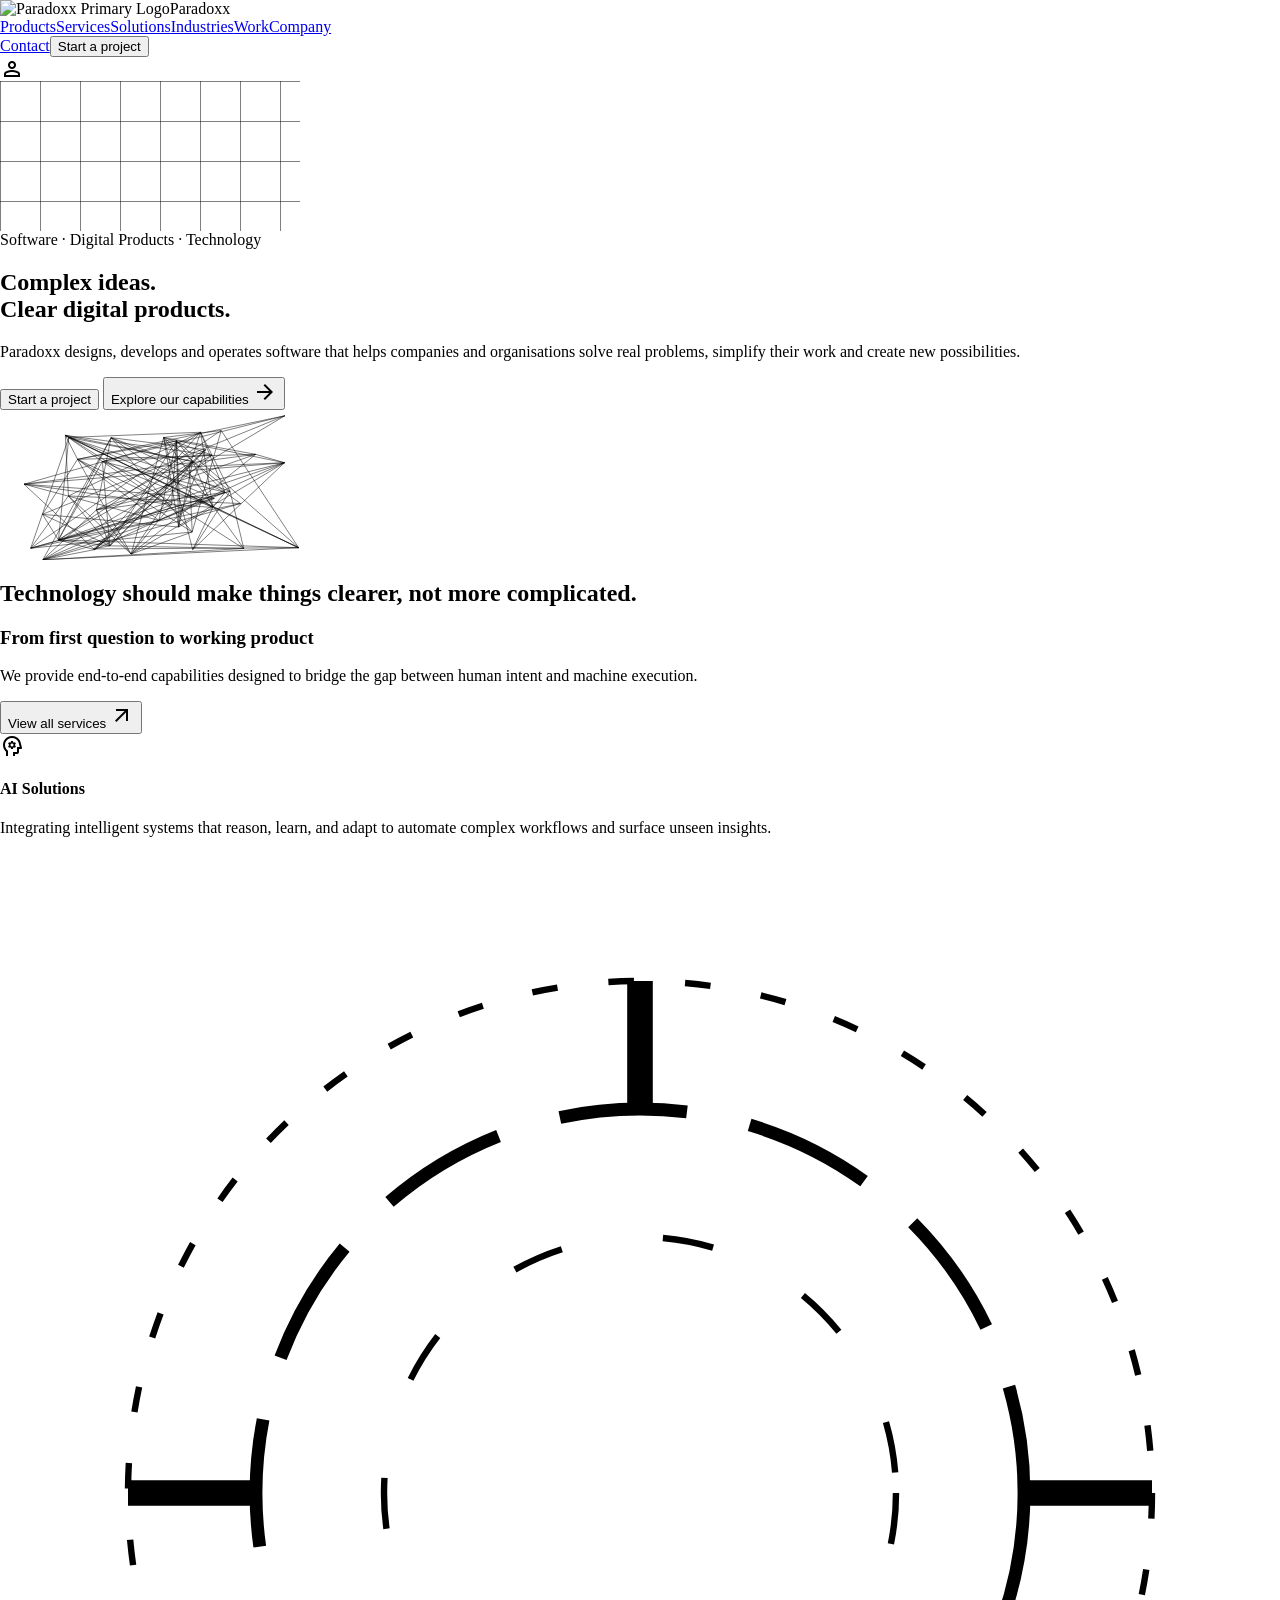
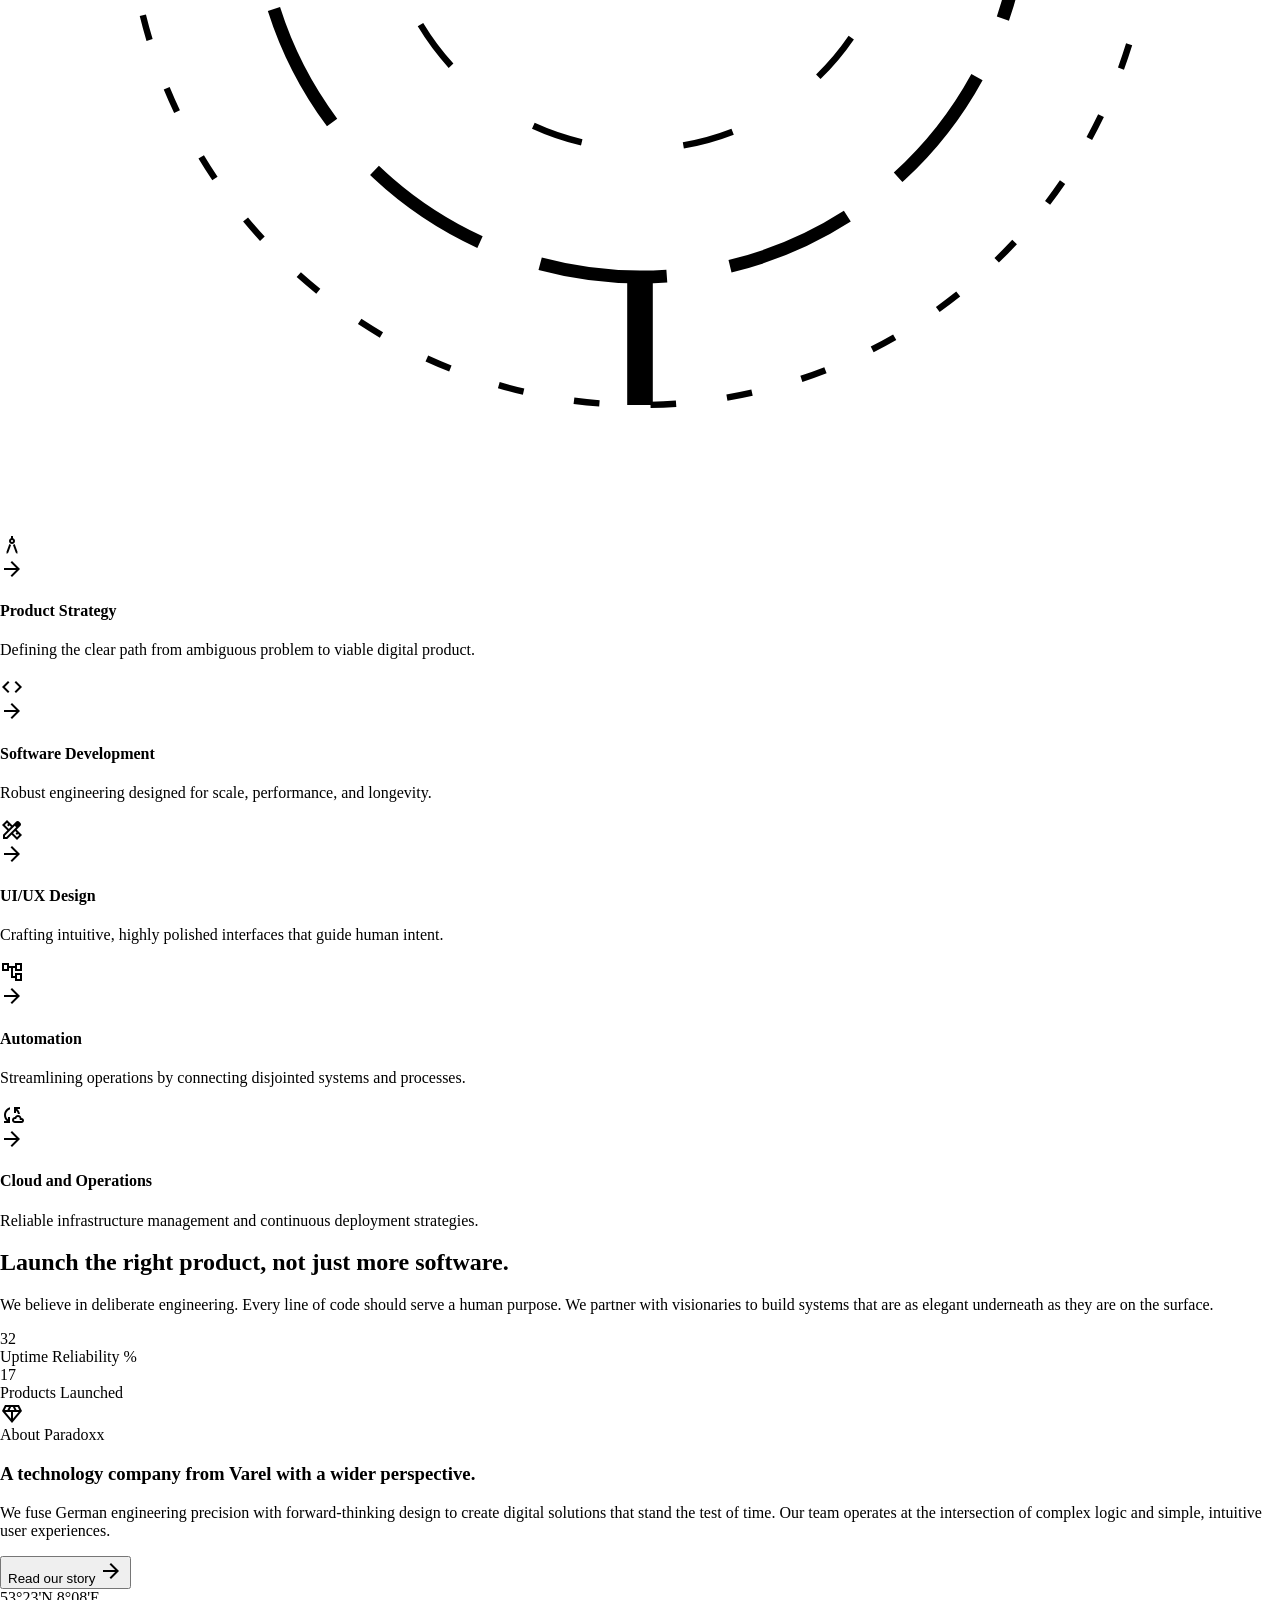
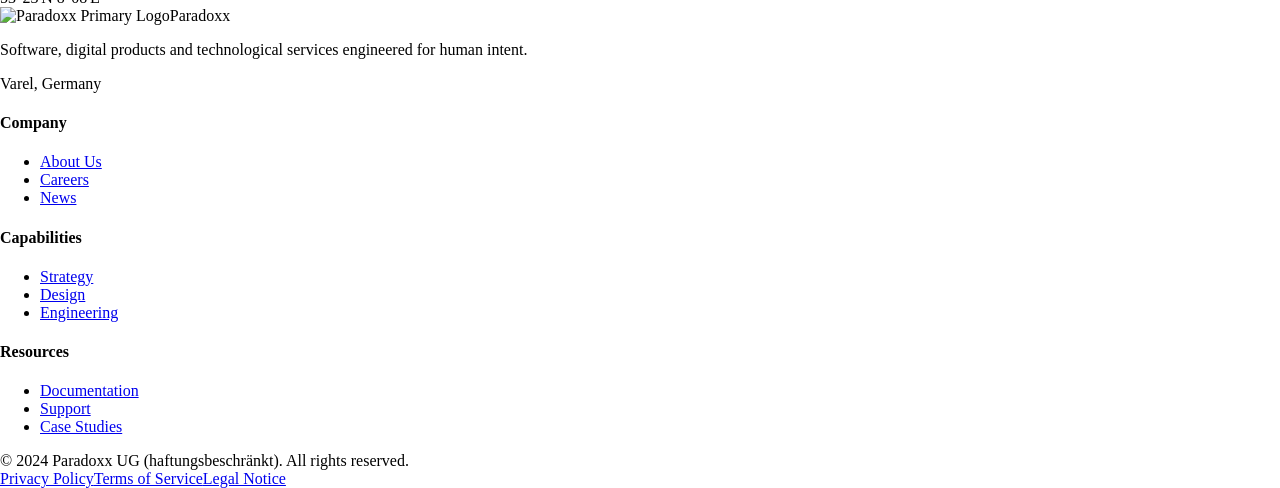
==== index.html @ 187f0a60 "first commit" ====
<html lang="en">
  <head>
    <meta charset="utf-8" />
    <meta content="width=device-width, initial-scale=1.0" name="viewport" />
    <style>
      @layer base {
        html,
        body {
          margin: 0;
          padding: 0;
        }
        body {
          overscroll-behavior: none;
        }
        main > :first-child {
          margin-top: 0 !important;
        }
        main > :last-child {
          margin-bottom: 0 !important;
        }
      }
      ::-webkit-scrollbar {
        display: none;
      }
    </style>
    <script src="https://cdn.tailwindcss.com"></script>
    <script id="tailwind-config">
      tailwind.config = {
        theme: {
          extend: {
            colors: {
              "surface-container-low": "#f2f4f6",
              "on-tertiary-fixed": "#001d36",
              secondary: "#5129e5",
              "surface-dim": "#d9dadc",
              "outline-variant": "#c6c6cb",
              "inverse-surface": "#2e3132",
              error: "#ba1a1a",
              "on-background": "#191c1e",
              "primary-fixed": "#e2e2e9",
              "tertiary-container": "#001d36",
              "surface-container": "#edeef0",
              "secondary-fixed-dim": "#c8bfff",
              "primary-fixed-dim": "#c6c6cd",
              "on-primary-container": "#82838a",
              tertiary: "#000000",
              "secondary-fixed": "#e5deff",
              "surface-container-high": "#e7e8ea",
              "surface-variant": "#e1e2e4",
              "on-tertiary": "#ffffff",
              background: "#f8f9fb",
              "tertiary-fixed-dim": "#9dcaff",
              "inverse-primary": "#c6c6cd",
              outline: "#76777b",
              "on-tertiary-container": "#1588dd",
              "surface-tint": "#5d5e64",
              "on-tertiary-fixed-variant": "#00497c",
              "on-secondary-container": "#f3eeff",
              "surface-bright": "#f8f9fb",
              "on-secondary-fixed-variant": "#4206d7",
              "tertiary-fixed": "#d1e4ff",
              "on-error": "#ffffff",
              "on-primary-fixed-variant": "#45474c",
              "on-secondary": "#ffffff",
              "primary-container": "#1a1b21",
              "surface-container-lowest": "#ffffff",
              "on-primary-fixed": "#1a1b21",
              "on-surface-variant": "#46464b",
              surface: "#f8f9fb",
              "on-error-container": "#93000a",
              "error-container": "#ffdad6",
              "inverse-on-surface": "#f0f1f3",
              "on-secondary-fixed": "#190064",
              primary: "#000000",
              "on-primary": "#ffffff",
              "secondary-container": "#6a4bfd",
              "on-surface": "#191c1e",
              "surface-container-highest": "#e1e2e4",
            },
            borderRadius: {
              DEFAULT: "0.25rem",
              lg: "0.5rem",
              xl: "0.75rem",
              full: "9999px",
            },
            spacing: {
              xs: "8px",
              lg: "48px",
              md: "24px",
              gutter: "24px",
              xl: "80px",
              "container-max": "1280px",
              unit: "4px",
              sm: "16px",
            },
            fontFamily: {
              "body-lg": ["Inter"],
              "headline-lg-mobile": ["Space Grotesk"],
              caption: ["Inter"],
              "headline-lg": ["Space Grotesk"],
              "body-md": ["Inter"],
              "headline-md": ["Space Grotesk"],
              "label-mono": ["IBM Plex Mono"],
              "headline-xl": ["Space Grotesk"],
            },
            fontSize: {
              "body-lg": ["18px", { lineHeight: "1.6", fontWeight: "400" }],
              "headline-lg-mobile": [
                "32px",
                {
                  lineHeight: "1.2",
                  letterSpacing: "-0.01em",
                  fontWeight: "600",
                },
              ],
              caption: ["12px", { lineHeight: "1.4", fontWeight: "500" }],
              "headline-lg": [
                "40px",
                {
                  lineHeight: "1.2",
                  letterSpacing: "-0.01em",
                  fontWeight: "600",
                },
              ],
              "body-md": ["16px", { lineHeight: "1.5", fontWeight: "400" }],
              "headline-md": ["24px", { lineHeight: "1.3", fontWeight: "600" }],
              "label-mono": ["14px", { lineHeight: "1.2", fontWeight: "500" }],
              "headline-xl": [
                "64px",
                {
                  lineHeight: "1.1",
                  letterSpacing: "-0.02em",
                  fontWeight: "700",
                },
              ],
            },
          },
        },
      };
    </script>
    <link
      href="https://fonts.googleapis.com/css2?family=Inter:wght@400;500;600&amp;family=Space+Grotesk:wght@600;700&amp;family=IBM+Plex+Mono:wght@500&amp;display=swap"
      rel="stylesheet"
    />
    <link
      href="https://fonts.googleapis.com/css2?family=Material+Symbols+Outlined:opsz,wght,FILL,GRAD@20..48,100..700,0..1,-50..200"
      rel="stylesheet"
    />
    <link
      href="https://fonts.googleapis.com/css2?family=Material+Symbols+Outlined:wght,FILL@100..700,0..1&amp;display=swap"
      rel="stylesheet"
    />
  </head>
  <body class="bg-background font-body-md text-on-surface">
    <header
      class="fixed top-0 w-full z-50 bg-surface-container-lowest/80 backdrop-blur-xl shadow-[0_4px_20px_rgba(17,19,24,0.04)]"
    >
      <div
        class="h-20 max-w-container-max mx-auto px-md flex items-center justify-between"
      >
        <div class="flex items-center gap-sm">
          <img
            alt="Paradoxx Primary Logo"
            class="h-8 w-auto object-contain"
            src="https://lh3.googleusercontent.com/aida-public/[base64]"
          /><span
            class="font-headline-md text-headline-md text-primary tracking-tight"
            >Paradoxx</span
          >
        </div>
        <nav
          class="hidden lg:flex items-center gap-lg"
          data-active-classes="text-secondary font-semibold"
        >
          <a
            class="text-body-md font-body-md text-on-surface-variant hover:text-secondary transition-colors"
            data-path="products"
            href="#"
            >Products</a
          ><a
            class="text-body-md font-body-md text-on-surface-variant hover:text-secondary transition-colors"
            data-path="services"
            href="#"
            >Services</a
          ><a
            class="text-body-md font-body-md text-on-surface-variant hover:text-secondary transition-colors"
            data-path="solutions"
            href="#"
            >Solutions</a
          ><a
            class="text-body-md font-body-md text-on-surface-variant hover:text-secondary transition-colors"
            data-path="industries"
            href="#"
            >Industries</a
          ><a
            class="text-body-md font-body-md text-on-surface-variant hover:text-secondary transition-colors"
            data-path="work"
            href="#"
            >Work</a
          ><a
            aria-current="page"
            class="transition-colors text-secondary font-semibold"
            data-path="company"
            href="#"
            >Company</a
          >
        </nav>
        <div class="flex items-center gap-md">
          <a
            class="hidden sm:block text-body-md font-body-md text-on-surface-variant hover:text-secondary transition-colors"
            data-path="contact"
            href="#"
            >Contact</a
          ><button
            class="bg-secondary text-on-secondary px-md py-xs rounded-lg text-body-md font-body-md hover:shadow-lg transition-all"
          >
            Start a project
          </button>
          <div
            class="w-8 h-8 rounded-full bg-primary flex items-center justify-center"
          >
            <span class="material-symbols-outlined text-on-primary text-[18px]"
              >person</span
            >
          </div>
        </div>
      </div>
    </header>
    <main class="w-full pt-20 bg-background">
      <div class="flex flex-col w-full">
        <!-- Hero Section -->
        <section
          class="relative min-h-[90vh] flex items-center pt-24 pb-xl overflow-hidden"
        >
          <!-- Ambient Background -->
          <div class="absolute inset-0 z-0 overflow-hidden pointer-events-none">
            <div
              class="absolute -top-1/2 -right-1/2 w-[150%] h-[150%] bg-gradient-radial from-secondary/10 via-transparent to-transparent opacity-50 mix-blend-multiply blur-3xl animate-[spin_60s_linear_infinite]"
            ></div>
            <div
              class="absolute -bottom-1/2 -left-1/2 w-[150%] h-[150%] bg-gradient-radial from-tertiary-fixed-dim/20 via-transparent to-transparent opacity-40 mix-blend-screen blur-3xl animate-[spin_45s_linear_infinite_reverse]"
            ></div>
            <!-- SVG Data Grid -->
            <svg
              class="absolute inset-0 w-full h-full opacity-5"
              xmlns="http://www.w3.org/2000/svg"
            >
              <defs>
                <pattern
                  height="40"
                  id="hero-grid"
                  patternunits="userSpaceOnUse"
                  width="40"
                >
                  <path
                    d="M0 40V0H40"
                    fill="none"
                    stroke="currentColor"
                    stroke-width="1"
                  ></path>
                </pattern>
              </defs>
              <rect
                class="text-on-surface"
                fill="url(#hero-grid)"
                height="100%"
                width="100%"
              ></rect>
            </svg>
          </div>
          <div
            class="max-w-container-max mx-auto px-md w-full grid grid-cols-1 lg:grid-cols-12 gap-lg relative z-10"
          >
            <!-- Typography Side -->
            <div class="lg:col-span-7 flex flex-col justify-center">
              <div
                class="inline-flex items-center gap-xs bg-surface-container py-unit px-sm rounded-full mb-md w-fit backdrop-blur-md"
              >
                <span
                  class="w-2 h-2 rounded-full bg-secondary animate-pulse"
                ></span>
                <span
                  class="font-label-mono text-label-mono text-on-surface-variant uppercase tracking-widest"
                  >Software · Digital Products · Technology</span
                >
              </div>
              <h1
                class="font-headline-xl text-headline-xl text-on-surface mb-sm leading-tight text-balance"
              >
                Complex ideas.<br />
                <span
                  class="text-transparent bg-clip-text bg-gradient-to-r from-secondary to-tertiary-fixed-dim"
                  >Clear digital products.</span
                >
              </h1>
              <p
                class="font-body-lg text-body-lg text-on-surface-variant max-w-2xl mb-lg"
              >
                Paradoxx designs, develops and operates software that helps
                companies and organisations solve real problems, simplify their
                work and create new possibilities.
              </p>
              <div class="flex flex-wrap items-center gap-sm">
                <button
                  class="bg-secondary hover:bg-secondary-fixed-dim hover:text-on-secondary-fixed transition-all duration-300 text-on-secondary px-lg py-sm rounded-lg font-body-md shadow-md hover:shadow-xl hover:-translate-y-1"
                >
                  Start a project
                </button>
                <button
                  class="bg-transparent border border-outline hover:border-secondary hover:text-secondary transition-colors duration-300 text-on-surface px-lg py-sm rounded-lg font-body-md flex items-center gap-xs group"
                >
                  Explore our capabilities
                  <span
                    class="material-symbols-outlined transition-transform duration-300 group-hover:translate-x-1"
                    >arrow_forward</span
                  >
                </button>
              </div>
            </div>
            <!-- Interactive Abstract Visual Side -->
            <div
              class="lg:col-span-5 relative hidden lg:block h-[600px] perspective-1000"
              id="hero-visual-container"
            >
              <!-- Interactive Elements will be injected via JS below to represent complexity to clarity -->
              <div class="absolute inset-0 flex items-center justify-center">
                <div
                  class="w-full h-full relative cursor-crosshair"
                  id="particle-network"
                ></div>
              </div>
            </div>
          </div>
        </section>
        <!-- Intro Section (Large Typography Statement) -->
        <section class="py-xl bg-surface-container-low relative">
          <div class="max-w-container-max mx-auto px-md">
            <div class="max-w-4xl mx-auto text-center">
              <h2
                class="font-headline-lg text-headline-lg text-on-surface tracking-tight text-balance"
              >
                Technology should make things clearer, not more complicated.
              </h2>
            </div>
          </div>
        </section>
        <!-- Services Bento Grid -->
        <section class="py-xl bg-background">
          <div class="max-w-container-max mx-auto px-md">
            <div
              class="flex flex-col md:flex-row md:items-end justify-between gap-md mb-lg"
            >
              <div>
                <h3
                  class="font-headline-md text-headline-md text-on-surface mb-xs"
                >
                  From first question to working product
                </h3>
                <p
                  class="font-body-md text-body-md text-on-surface-variant max-w-xl"
                >
                  We provide end-to-end capabilities designed to bridge the gap
                  between human intent and machine execution.
                </p>
              </div>
              <button
                class="bg-surface-container hover:bg-surface-variant text-on-surface px-md py-xs rounded-full font-label-mono text-label-mono transition-colors flex items-center gap-xs shrink-0"
              >
                View all services
                <span class="material-symbols-outlined text-[16px]"
                  >arrow_outward</span
                >
              </button>
            </div>
            <div
              class="grid grid-cols-1 md:grid-cols-4 lg:grid-cols-6 gap-md auto-rows-[240px]"
            >
              <!-- Service: AI Solutions (Large feature) -->
              <div
                class="md:col-span-4 lg:col-span-4 row-span-2 bg-surface-container rounded-[32px] p-lg relative overflow-hidden group hover:shadow-xl transition-all duration-500"
              >
                <div
                  class="absolute top-0 right-0 w-[80%] h-full bg-gradient-to-l from-tertiary-fixed/30 to-transparent pointer-events-none opacity-0 group-hover:opacity-100 transition-opacity duration-700"
                ></div>
                <div
                  class="absolute -bottom-20 -right-20 w-96 h-96 bg-secondary/10 rounded-full blur-3xl group-hover:bg-secondary/20 transition-colors duration-700"
                ></div>
                <div class="relative z-10 h-full flex flex-col justify-between">
                  <div
                    class="w-12 h-12 rounded-xl bg-secondary text-on-secondary flex items-center justify-center mb-md"
                  >
                    <span class="material-symbols-outlined">psychology</span>
                  </div>
                  <div>
                    <h4
                      class="font-headline-lg text-headline-lg text-on-surface mb-sm"
                    >
                      AI Solutions
                    </h4>
                    <p
                      class="font-body-lg text-body-lg text-on-surface-variant max-w-md"
                    >
                      Integrating intelligent systems that reason, learn, and
                      adapt to automate complex workflows and surface unseen
                      insights.
                    </p>
                  </div>
                </div>
                <!-- Decorative AI visualization -->
                <div
                  class="absolute right-lg bottom-lg w-64 h-64 hidden lg:block opacity-80 group-hover:scale-105 transition-transform duration-700"
                >
                  <svg
                    class="w-full h-full text-secondary animate-[spin_20s_linear_infinite]"
                    viewbox="0 0 100 100"
                  >
                    <circle
                      cx="50"
                      cy="50"
                      fill="none"
                      r="40"
                      stroke="currentColor"
                      stroke-dasharray="2 4"
                      stroke-width="0.5"
                    ></circle>
                    <circle
                      class="origin-center animate-[spin_15s_linear_infinite_reverse]"
                      cx="50"
                      cy="50"
                      fill="none"
                      r="30"
                      stroke="currentColor"
                      stroke-dasharray="10 5"
                      stroke-width="1"
                    ></circle>
                    <circle
                      cx="50"
                      cy="50"
                      fill="none"
                      r="20"
                      stroke="currentColor"
                      stroke-dasharray="4 8"
                      stroke-width="0.5"
                    ></circle>
                    <path
                      d="M50 10 L50 20 M50 80 L50 90 M10 50 L20 50 M80 50 L90 50"
                      stroke="currentColor"
                      stroke-width="2"
                    ></path>
                  </svg>
                </div>
              </div>
              <!-- Service: Product Strategy -->
              <div
                class="md:col-span-2 lg:col-span-2 row-span-1 bg-surface-container rounded-[24px] p-md relative overflow-hidden group hover:shadow-md transition-all duration-300 hover:-translate-y-1"
              >
                <div class="flex items-start justify-between mb-sm">
                  <div
                    class="w-10 h-10 rounded-lg bg-primary-fixed text-on-primary-fixed flex items-center justify-center"
                  >
                    <span class="material-symbols-outlined">architecture</span>
                  </div>
                  <span
                    class="material-symbols-outlined text-outline opacity-0 -translate-x-4 group-hover:opacity-100 group-hover:translate-x-0 transition-all"
                    >arrow_forward</span
                  >
                </div>
                <h4
                  class="font-headline-md text-headline-md text-on-surface mb-xs"
                >
                  Product Strategy
                </h4>
                <p
                  class="font-body-md text-body-md text-on-surface-variant line-clamp-2"
                >
                  Defining the clear path from ambiguous problem to viable
                  digital product.
                </p>
              </div>
              <!-- Service: Software Development -->
              <div
                class="md:col-span-2 lg:col-span-2 row-span-1 bg-surface-container rounded-[24px] p-md relative overflow-hidden group hover:shadow-md transition-all duration-300 hover:-translate-y-1"
              >
                <div class="flex items-start justify-between mb-sm">
                  <div
                    class="w-10 h-10 rounded-lg bg-surface-dim text-on-surface flex items-center justify-center"
                  >
                    <span class="material-symbols-outlined">code</span>
                  </div>
                  <span
                    class="material-symbols-outlined text-outline opacity-0 -translate-x-4 group-hover:opacity-100 group-hover:translate-x-0 transition-all"
                    >arrow_forward</span
                  >
                </div>
                <h4
                  class="font-headline-md text-headline-md text-on-surface mb-xs"
                >
                  Software Development
                </h4>
                <p
                  class="font-body-md text-body-md text-on-surface-variant line-clamp-2"
                >
                  Robust engineering designed for scale, performance, and
                  longevity.
                </p>
              </div>
              <!-- Service: UI/UX Design -->
              <div
                class="md:col-span-2 lg:col-span-2 row-span-1 bg-surface-container rounded-[24px] p-md relative overflow-hidden group hover:shadow-md transition-all duration-300 hover:-translate-y-1"
              >
                <div class="flex items-start justify-between mb-sm">
                  <div
                    class="w-10 h-10 rounded-lg bg-tertiary-fixed text-on-tertiary-fixed flex items-center justify-center"
                  >
                    <span class="material-symbols-outlined"
                      >design_services</span
                    >
                  </div>
                  <span
                    class="material-symbols-outlined text-outline opacity-0 -translate-x-4 group-hover:opacity-100 group-hover:translate-x-0 transition-all"
                    >arrow_forward</span
                  >
                </div>
                <h4
                  class="font-headline-md text-headline-md text-on-surface mb-xs"
                >
                  UI/UX Design
                </h4>
                <p
                  class="font-body-md text-body-md text-on-surface-variant line-clamp-2"
                >
                  Crafting intuitive, highly polished interfaces that guide
                  human intent.
                </p>
              </div>
              <!-- Service: Automation -->
              <div
                class="md:col-span-2 lg:col-span-2 row-span-1 bg-surface-container rounded-[24px] p-md relative overflow-hidden group hover:shadow-md transition-all duration-300 hover:-translate-y-1"
              >
                <div class="flex items-start justify-between mb-sm">
                  <div
                    class="w-10 h-10 rounded-lg bg-surface-variant text-on-surface flex items-center justify-center"
                  >
                    <span class="material-symbols-outlined">account_tree</span>
                  </div>
                  <span
                    class="material-symbols-outlined text-outline opacity-0 -translate-x-4 group-hover:opacity-100 group-hover:translate-x-0 transition-all"
                    >arrow_forward</span
                  >
                </div>
                <h4
                  class="font-headline-md text-headline-md text-on-surface mb-xs"
                >
                  Automation
                </h4>
                <p
                  class="font-body-md text-body-md text-on-surface-variant line-clamp-2"
                >
                  Streamlining operations by connecting disjointed systems and
                  processes.
                </p>
              </div>
              <!-- Service: Cloud & Operations -->
              <div
                class="md:col-span-2 lg:col-span-2 row-span-1 bg-surface-container rounded-[24px] p-md relative overflow-hidden group hover:shadow-md transition-all duration-300 hover:-translate-y-1"
              >
                <div class="flex items-start justify-between mb-sm">
                  <div
                    class="w-10 h-10 rounded-lg bg-surface-container-high text-on-surface flex items-center justify-center"
                  >
                    <span class="material-symbols-outlined">cloud_sync</span>
                  </div>
                  <span
                    class="material-symbols-outlined text-outline opacity-0 -translate-x-4 group-hover:opacity-100 group-hover:translate-x-0 transition-all"
                    >arrow_forward</span
                  >
                </div>
                <h4
                  class="font-headline-md text-headline-md text-on-surface mb-xs"
                >
                  Cloud and Operations
                </h4>
                <p
                  class="font-body-md text-body-md text-on-surface-variant line-clamp-2"
                >
                  Reliable infrastructure management and continuous deployment
                  strategies.
                </p>
              </div>
            </div>
          </div>
        </section>
        <!-- Flagship / Editorial Section -->
        <section
          class="py-xl bg-inverse-surface text-inverse-on-surface relative overflow-hidden"
        >
          <div
            class="absolute inset-0 bg-[url('placeholder')] bg-cover bg-center opacity-20 mix-blend-luminosity"
            data-alt="Abstract architectural rendering of a massive, impossibly complex server array turning into a sleek, monolithic, glowing glass prism in a minimalist studio setting. Deep dramatic lighting, cinematic, high contrast black and white with subtle violet and cyan accents."
            style="
              background-image: url(&quot;https://lh3.googleusercontent.com/aida-public/[base64]&quot;);
            "
          ></div>
          <div
            class="absolute inset-0 bg-gradient-to-t from-inverse-surface via-inverse-surface/80 to-transparent"
          ></div>
          <div
            class="max-w-container-max mx-auto px-md relative z-10 flex flex-col md:flex-row items-center gap-lg"
          >
            <div class="flex-1">
              <h2
                class="font-headline-xl text-headline-xl text-on-secondary mb-md"
              >
                Launch the right product, not just more software.
              </h2>
              <p
                class="font-body-lg text-body-lg text-inverse-primary max-w-xl mb-lg"
              >
                We believe in deliberate engineering. Every line of code should
                serve a human purpose. We partner with visionaries to build
                systems that are as elegant underneath as they are on the
                surface.
              </p>
              <div class="grid grid-cols-2 gap-md">
                <div class="border-l-2 border-secondary pl-sm">
                  <div
                    class="font-headline-lg text-headline-lg text-on-secondary mb-unit counter-animate"
                    data-target="98"
                  >
                    0
                  </div>
                  <div
                    class="font-label-mono text-label-mono text-inverse-primary uppercase"
                  >
                    Uptime Reliability %
                  </div>
                </div>
                <div class="border-l-2 border-tertiary-fixed-dim pl-sm">
                  <div
                    class="font-headline-lg text-headline-lg text-on-secondary mb-unit counter-animate"
                    data-target="42"
                  >
                    0
                  </div>
                  <div
                    class="font-label-mono text-label-mono text-inverse-primary uppercase"
                  >
                    Products Launched
                  </div>
                </div>
              </div>
            </div>
            <!-- Abstract representation of 'the right product' -->
            <div class="flex-1 w-full flex justify-center">
              <div class="relative w-80 h-80">
                <div
                  class="absolute inset-0 border border-outline-variant/30 rounded-full animate-[ping_3s_cubic-bezier(0,0,0.2,1)_infinite]"
                ></div>
                <div
                  class="absolute inset-4 border border-secondary/50 rounded-full animate-[spin_10s_linear_infinite]"
                ></div>
                <div
                  class="absolute inset-8 border border-tertiary-fixed-dim/40 rounded-full animate-[spin_15s_linear_infinite_reverse]"
                ></div>
                <div class="absolute inset-0 flex items-center justify-center">
                  <div
                    class="w-32 h-32 bg-gradient-to-br from-secondary to-tertiary-fixed-dim rounded-2xl shadow-2xl flex items-center justify-center transform rotate-12 hover:rotate-0 transition-transform duration-500 cursor-pointer"
                  >
                    <span
                      class="material-symbols-outlined text-[48px] text-on-secondary"
                      >diamond</span
                    >
                  </div>
                </div>
              </div>
            </div>
          </div>
        </section>
        <!-- About Preview -->
        <section class="py-xl bg-surface-container-low">
          <div class="max-w-container-max mx-auto px-md">
            <div
              class="bg-surface rounded-[40px] p-lg md:p-xl shadow-sm relative overflow-hidden"
            >
              <div
                class="absolute top-0 right-0 w-64 h-64 bg-secondary/5 rounded-bl-full pointer-events-none"
              ></div>
              <div class="grid grid-cols-1 md:grid-cols-2 gap-lg relative z-10">
                <div>
                  <span
                    class="font-label-mono text-label-mono text-secondary uppercase tracking-wider mb-sm block"
                    >About Paradoxx</span
                  >
                  <h3
                    class="font-headline-lg text-headline-lg text-on-surface mb-md"
                  >
                    A technology company from Varel with a wider perspective.
                  </h3>
                  <p
                    class="font-body-md text-body-md text-on-surface-variant mb-lg"
                  >
                    We fuse German engineering precision with forward-thinking
                    design to create digital solutions that stand the test of
                    time. Our team operates at the intersection of complex logic
                    and simple, intuitive user experiences.
                  </p>
                  <button
                    class="bg-primary text-on-primary hover:bg-inverse-surface px-md py-sm rounded-lg font-body-md transition-colors flex items-center gap-xs"
                  >
                    Read our story
                    <span class="material-symbols-outlined">arrow_forward</span>
                  </button>
                </div>
                <!-- Map Container -->
                <div
                  class="relative h-64 md:h-full min-h-[300px] rounded-2xl overflow-hidden shadow-inner group"
                >
                  <div
                    class="w-full h-full bg-cover bg-center transition-transform duration-700 group-hover:scale-105"
                    data-location="Varel, Germany"
                    style="
                      background-image: url(&quot;https://lh3.googleusercontent.com/aida-public/[base64]&quot;);
                    "
                  ></div>
                  <div
                    class="absolute inset-0 bg-gradient-to-t from-primary/50 to-transparent pointer-events-none"
                  ></div>
                  <div
                    class="absolute bottom-md left-md bg-surface/90 backdrop-blur-sm px-sm py-unit rounded-md font-label-mono text-label-mono text-on-surface shadow-sm"
                  >
                    53°23'N 8°08'E
                  </div>
                </div>
              </div>
            </div>
          </div>
        </section>
      </div>
      <script>
        // Counter Animation
        document.addEventListener("DOMContentLoaded", () => {
          const counters = document.querySelectorAll(".counter-animate");

          const animateCounter = (el) => {
            const target = parseInt(el.getAttribute("data-target"));
            const duration = 2000; // ms
            const stepTime = Math.abs(Math.floor(duration / target));
            let current = 0;

            const timer = setInterval(() => {
              current += 1;
              el.textContent = current;
              if (current >= target) {
                clearInterval(timer);
                el.textContent = target; // ensure it ends on target exactly
              }
            }, stepTime);
          };

          const observer = new IntersectionObserver(
            (entries) => {
              entries.forEach((entry) => {
                if (entry.isIntersecting) {
                  animateCounter(entry.target);
                  observer.unobserve(entry.target);
                }
              });
            },
            { threshold: 0.5 },
          );

          counters.forEach((counter) => observer.observe(counter));

          // Abstract Hero Interaction (Complexity to Clarity)
          const container = document.getElementById("particle-network");
          if (container) {
            const numParticles = 40;
            const particles = [];
            let mouseX = 0,
              mouseY = 0;
            let isHovering = false;

            container.addEventListener("mousemove", (e) => {
              const rect = container.getBoundingClientRect();
              mouseX = e.clientX - rect.left;
              mouseY = e.clientY - rect.top;
            });

            container.addEventListener("mouseenter", () => (isHovering = true));
            container.addEventListener(
              "mouseleave",
              () => (isHovering = false),
            );

            for (let i = 0; i < numParticles; i++) {
              const p = document.createElement("div");
              p.className =
                "absolute w-1.5 h-1.5 bg-outline rounded-full transition-colors duration-300";
              const x = Math.random() * 100;
              const y = Math.random() * 100;
              p.style.left = `${x}%`;
              p.style.top = `${y}%`;

              // Store base positions for 'clarity' state (a grid)
              const cols = 8;
              const gridX = ((i % cols) / (cols - 1)) * 80 + 10;
              const gridY =
                (Math.floor(i / cols) / (Math.floor(numParticles / cols) - 1)) *
                  80 +
                10;

              particles.push({
                el: p,
                chaosX: x,
                chaosY: y,
                gridX: gridX,
                gridY: gridY,
                vx: (Math.random() - 0.5) * 0.5,
                vy: (Math.random() - 0.5) * 0.5,
              });
              container.appendChild(p);
            }

            // Lines SVG
            const svg = document.createElementNS(
              "http://www.w3.org/2000/svg",
              "svg",
            );
            svg.setAttribute(
              "class",
              "absolute inset-0 w-full h-full pointer-events-none",
            );
            container.appendChild(svg);
            const lines = [];

            for (let i = 0; i < numParticles; i++) {
              for (let j = i + 1; j < numParticles; j++) {
                if (Math.random() > 0.8) {
                  const line = document.createElementNS(
                    "http://www.w3.org/2000/svg",
                    "line",
                  );
                  line.setAttribute("stroke", "currentColor");
                  line.setAttribute("stroke-width", "0.5");
                  line.setAttribute(
                    "class",
                    "text-outline/30 transition-colors duration-300",
                  );
                  svg.appendChild(line);
                  lines.push({ el: line, p1: particles[i], p2: particles[j] });
                }
              }
            }

            function animate() {
              const rect = container.getBoundingClientRect();
              const width = rect.width;
              const height = rect.height;

              particles.forEach((p) => {
                if (isHovering) {
                  // Move towards grid (Clarity)
                  p.chaosX += (p.gridX - p.chaosX) * 0.05;
                  p.chaosY += (p.gridY - p.chaosY) * 0.05;
                  p.el.classList.replace("bg-outline", "bg-secondary");
                } else {
                  // Wander aimlessly (Complexity)
                  p.chaosX += p.vx;
                  p.chaosY += p.vy;

                  if (p.chaosX < 0 || p.chaosX > 100) p.vx *= -1;
                  if (p.chaosY < 0 || p.chaosY > 100) p.vy *= -1;

                  p.el.classList.replace("bg-secondary", "bg-outline");
                }

                p.el.style.transform = `translate(-50%, -50%)`;
                p.el.style.left = `${p.chaosX}%`;
                p.el.style.top = `${p.chaosY}%`;
              });

              lines.forEach((l) => {
                l.el.setAttribute("x1", `${l.p1.chaosX}%`);
                l.el.setAttribute("y1", `${l.p1.chaosY}%`);
                l.el.setAttribute("x2", `${l.p2.chaosX}%`);
                l.el.setAttribute("y2", `${l.p2.chaosY}%`);

                if (isHovering) {
                  l.el.classList.replace(
                    "text-outline/30",
                    "text-secondary/30",
                  );
                } else {
                  l.el.classList.replace(
                    "text-secondary/30",
                    "text-outline/30",
                  );
                }
              });

              requestAnimationFrame(animate);
            }
            animate();
          }
        });
      </script>
    </main>
    <footer
      class="w-full bg-surface-container-lowest py-xl shadow-[0_-4px_20px_rgba(17,19,24,0.02)]"
    >
      <div class="max-w-container-max mx-auto px-md">
        <div
          class="grid grid-cols-1 md:grid-cols-2 lg:grid-cols-5 gap-lg mb-xl"
        >
          <div class="lg:col-span-2">
            <div class="flex items-center gap-sm mb-md">
              <img
                alt="Paradoxx Primary Logo"
                class="h-6 w-auto object-contain"
                src="https://lh3.googleusercontent.com/aida-public/[base64]"
              /><span class="font-headline-md text-headline-md text-primary"
                >Paradoxx</span
              >
            </div>
            <p
              class="text-body-md font-body-md text-on-surface-variant max-w-xs mb-sm"
            >
              Software, digital products and technological services engineered
              for human intent.
            </p>
            <p class="text-caption font-caption text-outline">Varel, Germany</p>
          </div>
          <div>
            <h4 class="font-headline-md text-body-md text-on-surface mb-md">
              Company
            </h4>
            <ul
              class="space-y-sm text-body-md font-body-md text-on-surface-variant"
            >
              <li><a class="hover:text-secondary" href="#">About Us</a></li>
              <li><a class="hover:text-secondary" href="#">Careers</a></li>
              <li><a class="hover:text-secondary" href="#">News</a></li>
            </ul>
          </div>
          <div>
            <h4 class="font-headline-md text-body-md text-on-surface mb-md">
              Capabilities
            </h4>
            <ul
              class="space-y-sm text-body-md font-body-md text-on-surface-variant"
            >
              <li><a class="hover:text-secondary" href="#">Strategy</a></li>
              <li><a class="hover:text-secondary" href="#">Design</a></li>
              <li><a class="hover:text-secondary" href="#">Engineering</a></li>
            </ul>
          </div>
          <div>
            <h4 class="font-headline-md text-body-md text-on-surface mb-md">
              Resources
            </h4>
            <ul
              class="space-y-sm text-body-md font-body-md text-on-surface-variant"
            >
              <li>
                <a class="hover:text-secondary" href="#">Documentation</a>
              </li>
              <li><a class="hover:text-secondary" href="#">Support</a></li>
              <li><a class="hover:text-secondary" href="#">Case Studies</a></li>
            </ul>
          </div>
        </div>
        <div
          class="border-t border-outline-variant pt-md flex flex-col md:flex-row justify-between items-center gap-md"
        >
          <span class="text-caption font-caption text-on-surface-variant"
            >© 2024 Paradoxx UG (haftungsbeschränkt). All rights reserved.</span
          >
          <div
            class="flex gap-md text-caption font-caption text-on-surface-variant"
          >
            <a class="hover:text-secondary" href="#">Privacy Policy</a
            ><a class="hover:text-secondary" href="#">Terms of Service</a
            ><a class="hover:text-secondary" href="#">Legal Notice</a>
          </div>
        </div>
      </div>
    </footer>
  </body>
</html>
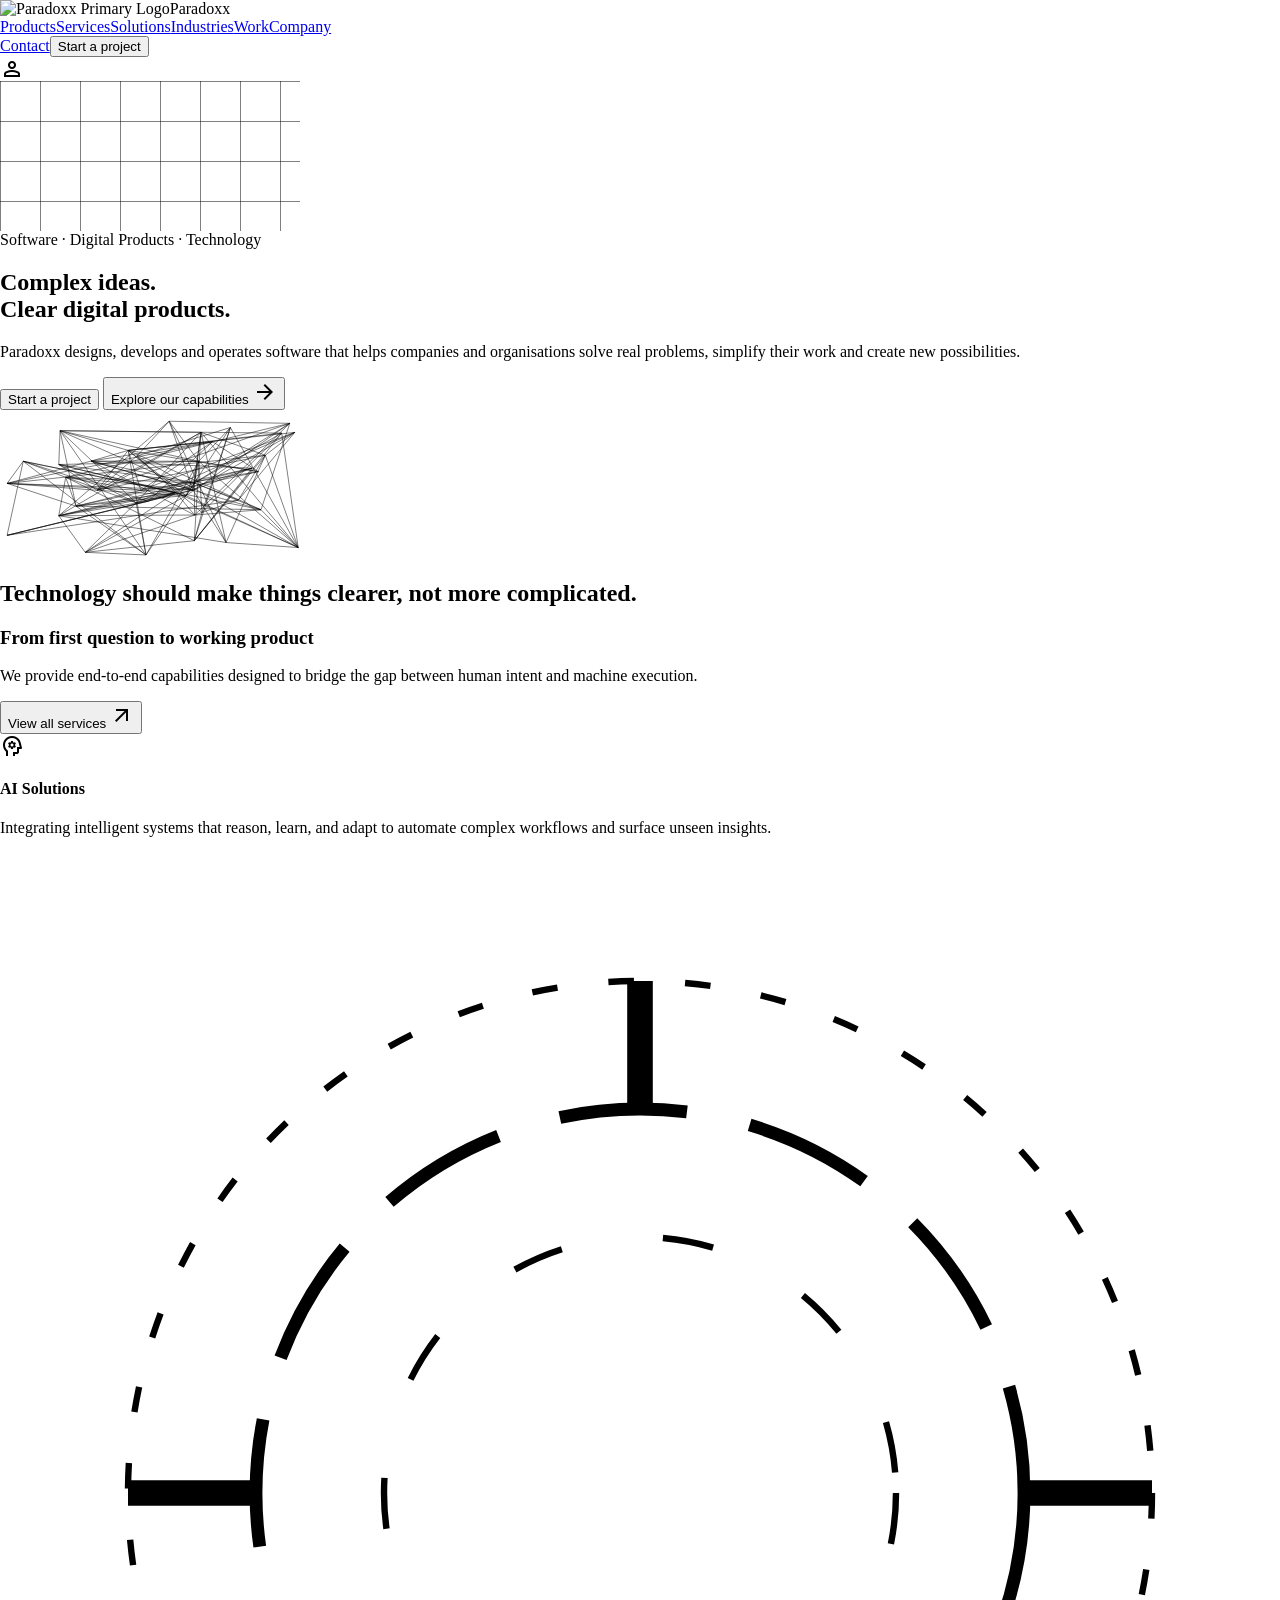
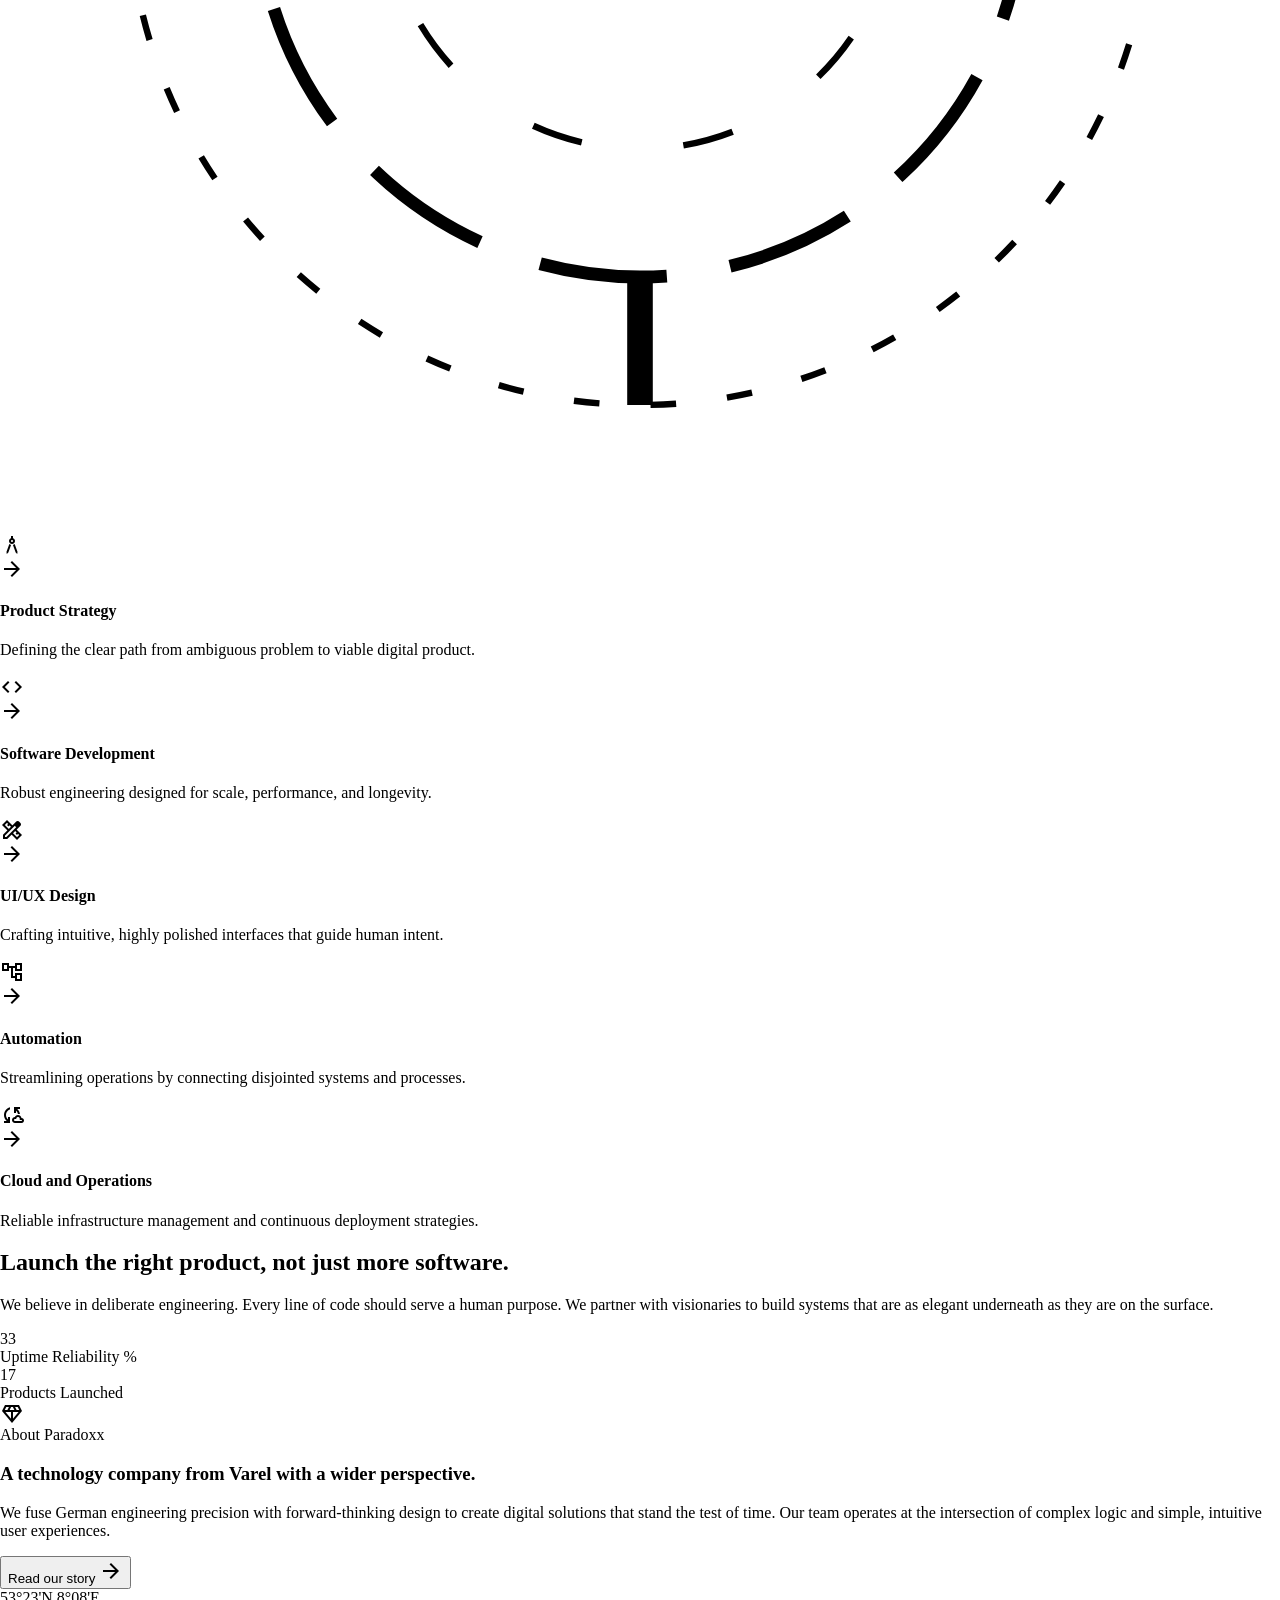
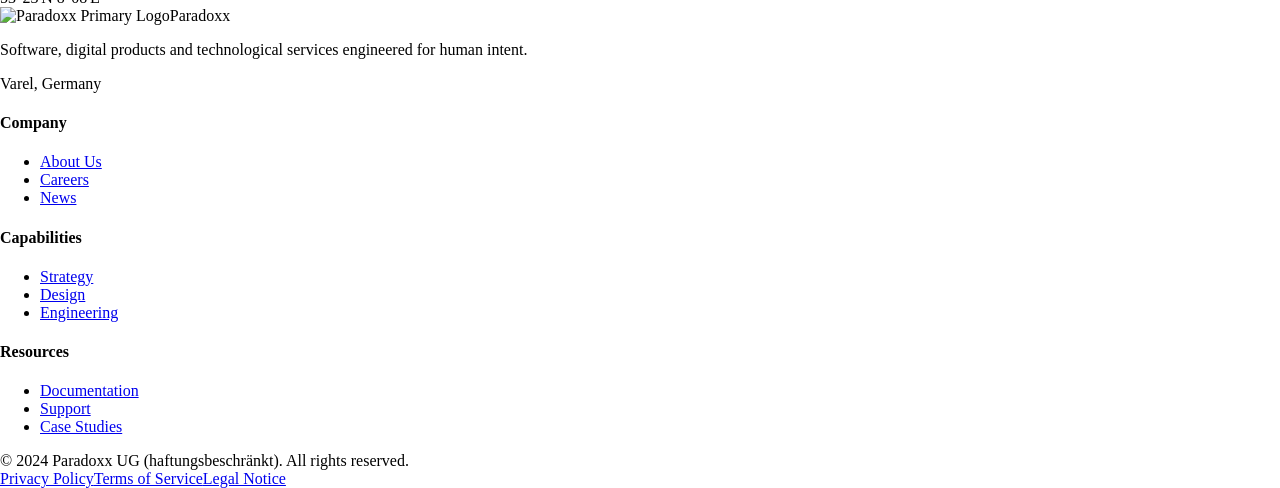
==== commit 637450d0: "initial commit" ====
--- a/index.html
+++ b/index.html
@@ -1,989 +1,989 @@
-<html lang="en">
-  <head>
-    <meta charset="utf-8" />
-    <meta content="width=device-width, initial-scale=1.0" name="viewport" />
-    <style>
-      @layer base {
-        html,
-        body {
-          margin: 0;
-          padding: 0;
-        }
-        body {
-          overscroll-behavior: none;
-        }
-        main > :first-child {
-          margin-top: 0 !important;
-        }
-        main > :last-child {
-          margin-bottom: 0 !important;
-        }
-      }
-      ::-webkit-scrollbar {
-        display: none;
-      }
-    </style>
-    <script src="https://cdn.tailwindcss.com"></script>
-    <script id="tailwind-config">
-      tailwind.config = {
-        theme: {
-          extend: {
-            colors: {
-              "surface-container-low": "#f2f4f6",
-              "on-tertiary-fixed": "#001d36",
-              secondary: "#5129e5",
-              "surface-dim": "#d9dadc",
-              "outline-variant": "#c6c6cb",
-              "inverse-surface": "#2e3132",
-              error: "#ba1a1a",
-              "on-background": "#191c1e",
-              "primary-fixed": "#e2e2e9",
-              "tertiary-container": "#001d36",
-              "surface-container": "#edeef0",
-              "secondary-fixed-dim": "#c8bfff",
-              "primary-fixed-dim": "#c6c6cd",
-              "on-primary-container": "#82838a",
-              tertiary: "#000000",
-              "secondary-fixed": "#e5deff",
-              "surface-container-high": "#e7e8ea",
-              "surface-variant": "#e1e2e4",
-              "on-tertiary": "#ffffff",
-              background: "#f8f9fb",
-              "tertiary-fixed-dim": "#9dcaff",
-              "inverse-primary": "#c6c6cd",
-              outline: "#76777b",
-              "on-tertiary-container": "#1588dd",
-              "surface-tint": "#5d5e64",
-              "on-tertiary-fixed-variant": "#00497c",
-              "on-secondary-container": "#f3eeff",
-              "surface-bright": "#f8f9fb",
-              "on-secondary-fixed-variant": "#4206d7",
-              "tertiary-fixed": "#d1e4ff",
-              "on-error": "#ffffff",
-              "on-primary-fixed-variant": "#45474c",
-              "on-secondary": "#ffffff",
-              "primary-container": "#1a1b21",
-              "surface-container-lowest": "#ffffff",
-              "on-primary-fixed": "#1a1b21",
-              "on-surface-variant": "#46464b",
-              surface: "#f8f9fb",
-              "on-error-container": "#93000a",
-              "error-container": "#ffdad6",
-              "inverse-on-surface": "#f0f1f3",
-              "on-secondary-fixed": "#190064",
-              primary: "#000000",
-              "on-primary": "#ffffff",
-              "secondary-container": "#6a4bfd",
-              "on-surface": "#191c1e",
-              "surface-container-highest": "#e1e2e4",
-            },
-            borderRadius: {
-              DEFAULT: "0.25rem",
-              lg: "0.5rem",
-              xl: "0.75rem",
-              full: "9999px",
-            },
-            spacing: {
-              xs: "8px",
-              lg: "48px",
-              md: "24px",
-              gutter: "24px",
-              xl: "80px",
-              "container-max": "1280px",
-              unit: "4px",
-              sm: "16px",
-            },
-            fontFamily: {
-              "body-lg": ["Inter"],
-              "headline-lg-mobile": ["Space Grotesk"],
-              caption: ["Inter"],
-              "headline-lg": ["Space Grotesk"],
-              "body-md": ["Inter"],
-              "headline-md": ["Space Grotesk"],
-              "label-mono": ["IBM Plex Mono"],
-              "headline-xl": ["Space Grotesk"],
-            },
-            fontSize: {
-              "body-lg": ["18px", { lineHeight: "1.6", fontWeight: "400" }],
-              "headline-lg-mobile": [
-                "32px",
-                {
-                  lineHeight: "1.2",
-                  letterSpacing: "-0.01em",
-                  fontWeight: "600",
-                },
-              ],
-              caption: ["12px", { lineHeight: "1.4", fontWeight: "500" }],
-              "headline-lg": [
-                "40px",
-                {
-                  lineHeight: "1.2",
-                  letterSpacing: "-0.01em",
-                  fontWeight: "600",
-                },
-              ],
-              "body-md": ["16px", { lineHeight: "1.5", fontWeight: "400" }],
-              "headline-md": ["24px", { lineHeight: "1.3", fontWeight: "600" }],
-              "label-mono": ["14px", { lineHeight: "1.2", fontWeight: "500" }],
-              "headline-xl": [
-                "64px",
-                {
-                  lineHeight: "1.1",
-                  letterSpacing: "-0.02em",
-                  fontWeight: "700",
-                },
-              ],
-            },
-          },
-        },
-      };
-    </script>
-    <link
-      href="https://fonts.googleapis.com/css2?family=Inter:wght@400;500;600&amp;family=Space+Grotesk:wght@600;700&amp;family=IBM+Plex+Mono:wght@500&amp;display=swap"
-      rel="stylesheet"
-    />
-    <link
-      href="https://fonts.googleapis.com/css2?family=Material+Symbols+Outlined:opsz,wght,FILL,GRAD@20..48,100..700,0..1,-50..200"
-      rel="stylesheet"
-    />
-    <link
-      href="https://fonts.googleapis.com/css2?family=Material+Symbols+Outlined:wght,FILL@100..700,0..1&amp;display=swap"
-      rel="stylesheet"
-    />
-  </head>
-  <body class="bg-background font-body-md text-on-surface">
-    <header
-      class="fixed top-0 w-full z-50 bg-surface-container-lowest/80 backdrop-blur-xl shadow-[0_4px_20px_rgba(17,19,24,0.04)]"
-    >
-      <div
-        class="h-20 max-w-container-max mx-auto px-md flex items-center justify-between"
-      >
-        <div class="flex items-center gap-sm">
-          <img
-            alt="Paradoxx Primary Logo"
-            class="h-8 w-auto object-contain"
-            src="https://lh3.googleusercontent.com/aida-public/[base64]"
-          /><span
-            class="font-headline-md text-headline-md text-primary tracking-tight"
-            >Paradoxx</span
-          >
-        </div>
-        <nav
-          class="hidden lg:flex items-center gap-lg"
-          data-active-classes="text-secondary font-semibold"
-        >
-          <a
-            class="text-body-md font-body-md text-on-surface-variant hover:text-secondary transition-colors"
-            data-path="products"
-            href="#"
-            >Products</a
-          ><a
-            class="text-body-md font-body-md text-on-surface-variant hover:text-secondary transition-colors"
-            data-path="services"
-            href="#"
-            >Services</a
-          ><a
-            class="text-body-md font-body-md text-on-surface-variant hover:text-secondary transition-colors"
-            data-path="solutions"
-            href="#"
-            >Solutions</a
-          ><a
-            class="text-body-md font-body-md text-on-surface-variant hover:text-secondary transition-colors"
-            data-path="industries"
-            href="#"
-            >Industries</a
-          ><a
-            class="text-body-md font-body-md text-on-surface-variant hover:text-secondary transition-colors"
-            data-path="work"
-            href="#"
-            >Work</a
-          ><a
-            aria-current="page"
-            class="transition-colors text-secondary font-semibold"
-            data-path="company"
-            href="#"
-            >Company</a
-          >
-        </nav>
-        <div class="flex items-center gap-md">
-          <a
-            class="hidden sm:block text-body-md font-body-md text-on-surface-variant hover:text-secondary transition-colors"
-            data-path="contact"
-            href="#"
-            >Contact</a
-          ><button
-            class="bg-secondary text-on-secondary px-md py-xs rounded-lg text-body-md font-body-md hover:shadow-lg transition-all"
-          >
-            Start a project
-          </button>
-          <div
-            class="w-8 h-8 rounded-full bg-primary flex items-center justify-center"
-          >
-            <span class="material-symbols-outlined text-on-primary text-[18px]"
-              >person</span
-            >
-          </div>
-        </div>
-      </div>
-    </header>
-    <main class="w-full pt-20 bg-background">
-      <div class="flex flex-col w-full">
-        <!-- Hero Section -->
-        <section
-          class="relative min-h-[90vh] flex items-center pt-24 pb-xl overflow-hidden"
-        >
-          <!-- Ambient Background -->
-          <div class="absolute inset-0 z-0 overflow-hidden pointer-events-none">
-            <div
-              class="absolute -top-1/2 -right-1/2 w-[150%] h-[150%] bg-gradient-radial from-secondary/10 via-transparent to-transparent opacity-50 mix-blend-multiply blur-3xl animate-[spin_60s_linear_infinite]"
-            ></div>
-            <div
-              class="absolute -bottom-1/2 -left-1/2 w-[150%] h-[150%] bg-gradient-radial from-tertiary-fixed-dim/20 via-transparent to-transparent opacity-40 mix-blend-screen blur-3xl animate-[spin_45s_linear_infinite_reverse]"
-            ></div>
-            <!-- SVG Data Grid -->
-            <svg
-              class="absolute inset-0 w-full h-full opacity-5"
-              xmlns="http://www.w3.org/2000/svg"
-            >
-              <defs>
-                <pattern
-                  height="40"
-                  id="hero-grid"
-                  patternunits="userSpaceOnUse"
-                  width="40"
-                >
-                  <path
-                    d="M0 40V0H40"
-                    fill="none"
-                    stroke="currentColor"
-                    stroke-width="1"
-                  ></path>
-                </pattern>
-              </defs>
-              <rect
-                class="text-on-surface"
-                fill="url(#hero-grid)"
-                height="100%"
-                width="100%"
-              ></rect>
-            </svg>
-          </div>
-          <div
-            class="max-w-container-max mx-auto px-md w-full grid grid-cols-1 lg:grid-cols-12 gap-lg relative z-10"
-          >
-            <!-- Typography Side -->
-            <div class="lg:col-span-7 flex flex-col justify-center">
-              <div
-                class="inline-flex items-center gap-xs bg-surface-container py-unit px-sm rounded-full mb-md w-fit backdrop-blur-md"
-              >
-                <span
-                  class="w-2 h-2 rounded-full bg-secondary animate-pulse"
-                ></span>
-                <span
-                  class="font-label-mono text-label-mono text-on-surface-variant uppercase tracking-widest"
-                  >Software · Digital Products · Technology</span
-                >
-              </div>
-              <h1
-                class="font-headline-xl text-headline-xl text-on-surface mb-sm leading-tight text-balance"
-              >
-                Complex ideas.<br />
-                <span
-                  class="text-transparent bg-clip-text bg-gradient-to-r from-secondary to-tertiary-fixed-dim"
-                  >Clear digital products.</span
-                >
-              </h1>
-              <p
-                class="font-body-lg text-body-lg text-on-surface-variant max-w-2xl mb-lg"
-              >
-                Paradoxx designs, develops and operates software that helps
-                companies and organisations solve real problems, simplify their
-                work and create new possibilities.
-              </p>
-              <div class="flex flex-wrap items-center gap-sm">
-                <button
-                  class="bg-secondary hover:bg-secondary-fixed-dim hover:text-on-secondary-fixed transition-all duration-300 text-on-secondary px-lg py-sm rounded-lg font-body-md shadow-md hover:shadow-xl hover:-translate-y-1"
-                >
-                  Start a project
-                </button>
-                <button
-                  class="bg-transparent border border-outline hover:border-secondary hover:text-secondary transition-colors duration-300 text-on-surface px-lg py-sm rounded-lg font-body-md flex items-center gap-xs group"
-                >
-                  Explore our capabilities
-                  <span
-                    class="material-symbols-outlined transition-transform duration-300 group-hover:translate-x-1"
-                    >arrow_forward</span
-                  >
-                </button>
-              </div>
-            </div>
-            <!-- Interactive Abstract Visual Side -->
-            <div
-              class="lg:col-span-5 relative hidden lg:block h-[600px] perspective-1000"
-              id="hero-visual-container"
-            >
-              <!-- Interactive Elements will be injected via JS below to represent complexity to clarity -->
-              <div class="absolute inset-0 flex items-center justify-center">
-                <div
-                  class="w-full h-full relative cursor-crosshair"
-                  id="particle-network"
-                ></div>
-              </div>
-            </div>
-          </div>
-        </section>
-        <!-- Intro Section (Large Typography Statement) -->
-        <section class="py-xl bg-surface-container-low relative">
-          <div class="max-w-container-max mx-auto px-md">
-            <div class="max-w-4xl mx-auto text-center">
-              <h2
-                class="font-headline-lg text-headline-lg text-on-surface tracking-tight text-balance"
-              >
-                Technology should make things clearer, not more complicated.
-              </h2>
-            </div>
-          </div>
-        </section>
-        <!-- Services Bento Grid -->
-        <section class="py-xl bg-background">
-          <div class="max-w-container-max mx-auto px-md">
-            <div
-              class="flex flex-col md:flex-row md:items-end justify-between gap-md mb-lg"
-            >
-              <div>
-                <h3
-                  class="font-headline-md text-headline-md text-on-surface mb-xs"
-                >
-                  From first question to working product
-                </h3>
-                <p
-                  class="font-body-md text-body-md text-on-surface-variant max-w-xl"
-                >
-                  We provide end-to-end capabilities designed to bridge the gap
-                  between human intent and machine execution.
-                </p>
-              </div>
-              <button
-                class="bg-surface-container hover:bg-surface-variant text-on-surface px-md py-xs rounded-full font-label-mono text-label-mono transition-colors flex items-center gap-xs shrink-0"
-              >
-                View all services
-                <span class="material-symbols-outlined text-[16px]"
-                  >arrow_outward</span
-                >
-              </button>
-            </div>
-            <div
-              class="grid grid-cols-1 md:grid-cols-4 lg:grid-cols-6 gap-md auto-rows-[240px]"
-            >
-              <!-- Service: AI Solutions (Large feature) -->
-              <div
-                class="md:col-span-4 lg:col-span-4 row-span-2 bg-surface-container rounded-[32px] p-lg relative overflow-hidden group hover:shadow-xl transition-all duration-500"
-              >
-                <div
-                  class="absolute top-0 right-0 w-[80%] h-full bg-gradient-to-l from-tertiary-fixed/30 to-transparent pointer-events-none opacity-0 group-hover:opacity-100 transition-opacity duration-700"
-                ></div>
-                <div
-                  class="absolute -bottom-20 -right-20 w-96 h-96 bg-secondary/10 rounded-full blur-3xl group-hover:bg-secondary/20 transition-colors duration-700"
-                ></div>
-                <div class="relative z-10 h-full flex flex-col justify-between">
-                  <div
-                    class="w-12 h-12 rounded-xl bg-secondary text-on-secondary flex items-center justify-center mb-md"
-                  >
-                    <span class="material-symbols-outlined">psychology</span>
-                  </div>
-                  <div>
-                    <h4
-                      class="font-headline-lg text-headline-lg text-on-surface mb-sm"
-                    >
-                      AI Solutions
-                    </h4>
-                    <p
-                      class="font-body-lg text-body-lg text-on-surface-variant max-w-md"
-                    >
-                      Integrating intelligent systems that reason, learn, and
-                      adapt to automate complex workflows and surface unseen
-                      insights.
-                    </p>
-                  </div>
-                </div>
-                <!-- Decorative AI visualization -->
-                <div
-                  class="absolute right-lg bottom-lg w-64 h-64 hidden lg:block opacity-80 group-hover:scale-105 transition-transform duration-700"
-                >
-                  <svg
-                    class="w-full h-full text-secondary animate-[spin_20s_linear_infinite]"
-                    viewbox="0 0 100 100"
-                  >
-                    <circle
-                      cx="50"
-                      cy="50"
-                      fill="none"
-                      r="40"
-                      stroke="currentColor"
-                      stroke-dasharray="2 4"
-                      stroke-width="0.5"
-                    ></circle>
-                    <circle
-                      class="origin-center animate-[spin_15s_linear_infinite_reverse]"
-                      cx="50"
-                      cy="50"
-                      fill="none"
-                      r="30"
-                      stroke="currentColor"
-                      stroke-dasharray="10 5"
-                      stroke-width="1"
-                    ></circle>
-                    <circle
-                      cx="50"
-                      cy="50"
-                      fill="none"
-                      r="20"
-                      stroke="currentColor"
-                      stroke-dasharray="4 8"
-                      stroke-width="0.5"
-                    ></circle>
-                    <path
-                      d="M50 10 L50 20 M50 80 L50 90 M10 50 L20 50 M80 50 L90 50"
-                      stroke="currentColor"
-                      stroke-width="2"
-                    ></path>
-                  </svg>
-                </div>
-              </div>
-              <!-- Service: Product Strategy -->
-              <div
-                class="md:col-span-2 lg:col-span-2 row-span-1 bg-surface-container rounded-[24px] p-md relative overflow-hidden group hover:shadow-md transition-all duration-300 hover:-translate-y-1"
-              >
-                <div class="flex items-start justify-between mb-sm">
-                  <div
-                    class="w-10 h-10 rounded-lg bg-primary-fixed text-on-primary-fixed flex items-center justify-center"
-                  >
-                    <span class="material-symbols-outlined">architecture</span>
-                  </div>
-                  <span
-                    class="material-symbols-outlined text-outline opacity-0 -translate-x-4 group-hover:opacity-100 group-hover:translate-x-0 transition-all"
-                    >arrow_forward</span
-                  >
-                </div>
-                <h4
-                  class="font-headline-md text-headline-md text-on-surface mb-xs"
-                >
-                  Product Strategy
-                </h4>
-                <p
-                  class="font-body-md text-body-md text-on-surface-variant line-clamp-2"
-                >
-                  Defining the clear path from ambiguous problem to viable
-                  digital product.
-                </p>
-              </div>
-              <!-- Service: Software Development -->
-              <div
-                class="md:col-span-2 lg:col-span-2 row-span-1 bg-surface-container rounded-[24px] p-md relative overflow-hidden group hover:shadow-md transition-all duration-300 hover:-translate-y-1"
-              >
-                <div class="flex items-start justify-between mb-sm">
-                  <div
-                    class="w-10 h-10 rounded-lg bg-surface-dim text-on-surface flex items-center justify-center"
-                  >
-                    <span class="material-symbols-outlined">code</span>
-                  </div>
-                  <span
-                    class="material-symbols-outlined text-outline opacity-0 -translate-x-4 group-hover:opacity-100 group-hover:translate-x-0 transition-all"
-                    >arrow_forward</span
-                  >
-                </div>
-                <h4
-                  class="font-headline-md text-headline-md text-on-surface mb-xs"
-                >
-                  Software Development
-                </h4>
-                <p
-                  class="font-body-md text-body-md text-on-surface-variant line-clamp-2"
-                >
-                  Robust engineering designed for scale, performance, and
-                  longevity.
-                </p>
-              </div>
-              <!-- Service: UI/UX Design -->
-              <div
-                class="md:col-span-2 lg:col-span-2 row-span-1 bg-surface-container rounded-[24px] p-md relative overflow-hidden group hover:shadow-md transition-all duration-300 hover:-translate-y-1"
-              >
-                <div class="flex items-start justify-between mb-sm">
-                  <div
-                    class="w-10 h-10 rounded-lg bg-tertiary-fixed text-on-tertiary-fixed flex items-center justify-center"
-                  >
-                    <span class="material-symbols-outlined"
-                      >design_services</span
-                    >
-                  </div>
-                  <span
-                    class="material-symbols-outlined text-outline opacity-0 -translate-x-4 group-hover:opacity-100 group-hover:translate-x-0 transition-all"
-                    >arrow_forward</span
-                  >
-                </div>
-                <h4
-                  class="font-headline-md text-headline-md text-on-surface mb-xs"
-                >
-                  UI/UX Design
-                </h4>
-                <p
-                  class="font-body-md text-body-md text-on-surface-variant line-clamp-2"
-                >
-                  Crafting intuitive, highly polished interfaces that guide
-                  human intent.
-                </p>
-              </div>
-              <!-- Service: Automation -->
-              <div
-                class="md:col-span-2 lg:col-span-2 row-span-1 bg-surface-container rounded-[24px] p-md relative overflow-hidden group hover:shadow-md transition-all duration-300 hover:-translate-y-1"
-              >
-                <div class="flex items-start justify-between mb-sm">
-                  <div
-                    class="w-10 h-10 rounded-lg bg-surface-variant text-on-surface flex items-center justify-center"
-                  >
-                    <span class="material-symbols-outlined">account_tree</span>
-                  </div>
-                  <span
-                    class="material-symbols-outlined text-outline opacity-0 -translate-x-4 group-hover:opacity-100 group-hover:translate-x-0 transition-all"
-                    >arrow_forward</span
-                  >
-                </div>
-                <h4
-                  class="font-headline-md text-headline-md text-on-surface mb-xs"
-                >
-                  Automation
-                </h4>
-                <p
-                  class="font-body-md text-body-md text-on-surface-variant line-clamp-2"
-                >
-                  Streamlining operations by connecting disjointed systems and
-                  processes.
-                </p>
-              </div>
-              <!-- Service: Cloud & Operations -->
-              <div
-                class="md:col-span-2 lg:col-span-2 row-span-1 bg-surface-container rounded-[24px] p-md relative overflow-hidden group hover:shadow-md transition-all duration-300 hover:-translate-y-1"
-              >
-                <div class="flex items-start justify-between mb-sm">
-                  <div
-                    class="w-10 h-10 rounded-lg bg-surface-container-high text-on-surface flex items-center justify-center"
-                  >
-                    <span class="material-symbols-outlined">cloud_sync</span>
-                  </div>
-                  <span
-                    class="material-symbols-outlined text-outline opacity-0 -translate-x-4 group-hover:opacity-100 group-hover:translate-x-0 transition-all"
-                    >arrow_forward</span
-                  >
-                </div>
-                <h4
-                  class="font-headline-md text-headline-md text-on-surface mb-xs"
-                >
-                  Cloud and Operations
-                </h4>
-                <p
-                  class="font-body-md text-body-md text-on-surface-variant line-clamp-2"
-                >
-                  Reliable infrastructure management and continuous deployment
-                  strategies.
-                </p>
-              </div>
-            </div>
-          </div>
-        </section>
-        <!-- Flagship / Editorial Section -->
-        <section
-          class="py-xl bg-inverse-surface text-inverse-on-surface relative overflow-hidden"
-        >
-          <div
-            class="absolute inset-0 bg-[url('placeholder')] bg-cover bg-center opacity-20 mix-blend-luminosity"
-            data-alt="Abstract architectural rendering of a massive, impossibly complex server array turning into a sleek, monolithic, glowing glass prism in a minimalist studio setting. Deep dramatic lighting, cinematic, high contrast black and white with subtle violet and cyan accents."
-            style="
-              background-image: url(&quot;https://lh3.googleusercontent.com/aida-public/[base64]&quot;);
-            "
-          ></div>
-          <div
-            class="absolute inset-0 bg-gradient-to-t from-inverse-surface via-inverse-surface/80 to-transparent"
-          ></div>
-          <div
-            class="max-w-container-max mx-auto px-md relative z-10 flex flex-col md:flex-row items-center gap-lg"
-          >
-            <div class="flex-1">
-              <h2
-                class="font-headline-xl text-headline-xl text-on-secondary mb-md"
-              >
-                Launch the right product, not just more software.
-              </h2>
-              <p
-                class="font-body-lg text-body-lg text-inverse-primary max-w-xl mb-lg"
-              >
-                We believe in deliberate engineering. Every line of code should
-                serve a human purpose. We partner with visionaries to build
-                systems that are as elegant underneath as they are on the
-                surface.
-              </p>
-              <div class="grid grid-cols-2 gap-md">
-                <div class="border-l-2 border-secondary pl-sm">
-                  <div
-                    class="font-headline-lg text-headline-lg text-on-secondary mb-unit counter-animate"
-                    data-target="98"
-                  >
-                    0
-                  </div>
-                  <div
-                    class="font-label-mono text-label-mono text-inverse-primary uppercase"
-                  >
-                    Uptime Reliability %
-                  </div>
-                </div>
-                <div class="border-l-2 border-tertiary-fixed-dim pl-sm">
-                  <div
-                    class="font-headline-lg text-headline-lg text-on-secondary mb-unit counter-animate"
-                    data-target="42"
-                  >
-                    0
-                  </div>
-                  <div
-                    class="font-label-mono text-label-mono text-inverse-primary uppercase"
-                  >
-                    Products Launched
-                  </div>
-                </div>
-              </div>
-            </div>
-            <!-- Abstract representation of 'the right product' -->
-            <div class="flex-1 w-full flex justify-center">
-              <div class="relative w-80 h-80">
-                <div
-                  class="absolute inset-0 border border-outline-variant/30 rounded-full animate-[ping_3s_cubic-bezier(0,0,0.2,1)_infinite]"
-                ></div>
-                <div
-                  class="absolute inset-4 border border-secondary/50 rounded-full animate-[spin_10s_linear_infinite]"
-                ></div>
-                <div
-                  class="absolute inset-8 border border-tertiary-fixed-dim/40 rounded-full animate-[spin_15s_linear_infinite_reverse]"
-                ></div>
-                <div class="absolute inset-0 flex items-center justify-center">
-                  <div
-                    class="w-32 h-32 bg-gradient-to-br from-secondary to-tertiary-fixed-dim rounded-2xl shadow-2xl flex items-center justify-center transform rotate-12 hover:rotate-0 transition-transform duration-500 cursor-pointer"
-                  >
-                    <span
-                      class="material-symbols-outlined text-[48px] text-on-secondary"
-                      >diamond</span
-                    >
-                  </div>
-                </div>
-              </div>
-            </div>
-          </div>
-        </section>
-        <!-- About Preview -->
-        <section class="py-xl bg-surface-container-low">
-          <div class="max-w-container-max mx-auto px-md">
-            <div
-              class="bg-surface rounded-[40px] p-lg md:p-xl shadow-sm relative overflow-hidden"
-            >
-              <div
-                class="absolute top-0 right-0 w-64 h-64 bg-secondary/5 rounded-bl-full pointer-events-none"
-              ></div>
-              <div class="grid grid-cols-1 md:grid-cols-2 gap-lg relative z-10">
-                <div>
-                  <span
-                    class="font-label-mono text-label-mono text-secondary uppercase tracking-wider mb-sm block"
-                    >About Paradoxx</span
-                  >
-                  <h3
-                    class="font-headline-lg text-headline-lg text-on-surface mb-md"
-                  >
-                    A technology company from Varel with a wider perspective.
-                  </h3>
-                  <p
-                    class="font-body-md text-body-md text-on-surface-variant mb-lg"
-                  >
-                    We fuse German engineering precision with forward-thinking
-                    design to create digital solutions that stand the test of
-                    time. Our team operates at the intersection of complex logic
-                    and simple, intuitive user experiences.
-                  </p>
-                  <button
-                    class="bg-primary text-on-primary hover:bg-inverse-surface px-md py-sm rounded-lg font-body-md transition-colors flex items-center gap-xs"
-                  >
-                    Read our story
-                    <span class="material-symbols-outlined">arrow_forward</span>
-                  </button>
-                </div>
-                <!-- Map Container -->
-                <div
-                  class="relative h-64 md:h-full min-h-[300px] rounded-2xl overflow-hidden shadow-inner group"
-                >
-                  <div
-                    class="w-full h-full bg-cover bg-center transition-transform duration-700 group-hover:scale-105"
-                    data-location="Varel, Germany"
-                    style="
-                      background-image: url(&quot;https://lh3.googleusercontent.com/aida-public/[base64]&quot;);
-                    "
-                  ></div>
-                  <div
-                    class="absolute inset-0 bg-gradient-to-t from-primary/50 to-transparent pointer-events-none"
-                  ></div>
-                  <div
-                    class="absolute bottom-md left-md bg-surface/90 backdrop-blur-sm px-sm py-unit rounded-md font-label-mono text-label-mono text-on-surface shadow-sm"
-                  >
-                    53°23'N 8°08'E
-                  </div>
-                </div>
-              </div>
-            </div>
-          </div>
-        </section>
-      </div>
-      <script>
-        // Counter Animation
-        document.addEventListener("DOMContentLoaded", () => {
-          const counters = document.querySelectorAll(".counter-animate");
-
-          const animateCounter = (el) => {
-            const target = parseInt(el.getAttribute("data-target"));
-            const duration = 2000; // ms
-            const stepTime = Math.abs(Math.floor(duration / target));
-            let current = 0;
-
-            const timer = setInterval(() => {
-              current += 1;
-              el.textContent = current;
-              if (current >= target) {
-                clearInterval(timer);
-                el.textContent = target; // ensure it ends on target exactly
-              }
-            }, stepTime);
-          };
-
-          const observer = new IntersectionObserver(
-            (entries) => {
-              entries.forEach((entry) => {
-                if (entry.isIntersecting) {
-                  animateCounter(entry.target);
-                  observer.unobserve(entry.target);
-                }
-              });
-            },
-            { threshold: 0.5 },
-          );
-
-          counters.forEach((counter) => observer.observe(counter));
-
-          // Abstract Hero Interaction (Complexity to Clarity)
-          const container = document.getElementById("particle-network");
-          if (container) {
-            const numParticles = 40;
-            const particles = [];
-            let mouseX = 0,
-              mouseY = 0;
-            let isHovering = false;
-
-            container.addEventListener("mousemove", (e) => {
-              const rect = container.getBoundingClientRect();
-              mouseX = e.clientX - rect.left;
-              mouseY = e.clientY - rect.top;
-            });
-
-            container.addEventListener("mouseenter", () => (isHovering = true));
-            container.addEventListener(
-              "mouseleave",
-              () => (isHovering = false),
-            );
-
-            for (let i = 0; i < numParticles; i++) {
-              const p = document.createElement("div");
-              p.className =
-                "absolute w-1.5 h-1.5 bg-outline rounded-full transition-colors duration-300";
-              const x = Math.random() * 100;
-              const y = Math.random() * 100;
-              p.style.left = `${x}%`;
-              p.style.top = `${y}%`;
-
-              // Store base positions for 'clarity' state (a grid)
-              const cols = 8;
-              const gridX = ((i % cols) / (cols - 1)) * 80 + 10;
-              const gridY =
-                (Math.floor(i / cols) / (Math.floor(numParticles / cols) - 1)) *
-                  80 +
-                10;
-
-              particles.push({
-                el: p,
-                chaosX: x,
-                chaosY: y,
-                gridX: gridX,
-                gridY: gridY,
-                vx: (Math.random() - 0.5) * 0.5,
-                vy: (Math.random() - 0.5) * 0.5,
-              });
-              container.appendChild(p);
-            }
-
-            // Lines SVG
-            const svg = document.createElementNS(
-              "http://www.w3.org/2000/svg",
-              "svg",
-            );
-            svg.setAttribute(
-              "class",
-              "absolute inset-0 w-full h-full pointer-events-none",
-            );
-            container.appendChild(svg);
-            const lines = [];
-
-            for (let i = 0; i < numParticles; i++) {
-              for (let j = i + 1; j < numParticles; j++) {
-                if (Math.random() > 0.8) {
-                  const line = document.createElementNS(
-                    "http://www.w3.org/2000/svg",
-                    "line",
-                  );
-                  line.setAttribute("stroke", "currentColor");
-                  line.setAttribute("stroke-width", "0.5");
-                  line.setAttribute(
-                    "class",
-                    "text-outline/30 transition-colors duration-300",
-                  );
-                  svg.appendChild(line);
-                  lines.push({ el: line, p1: particles[i], p2: particles[j] });
-                }
-              }
-            }
-
-            function animate() {
-              const rect = container.getBoundingClientRect();
-              const width = rect.width;
-              const height = rect.height;
-
-              particles.forEach((p) => {
-                if (isHovering) {
-                  // Move towards grid (Clarity)
-                  p.chaosX += (p.gridX - p.chaosX) * 0.05;
-                  p.chaosY += (p.gridY - p.chaosY) * 0.05;
-                  p.el.classList.replace("bg-outline", "bg-secondary");
-                } else {
-                  // Wander aimlessly (Complexity)
-                  p.chaosX += p.vx;
-                  p.chaosY += p.vy;
-
-                  if (p.chaosX < 0 || p.chaosX > 100) p.vx *= -1;
-                  if (p.chaosY < 0 || p.chaosY > 100) p.vy *= -1;
-
-                  p.el.classList.replace("bg-secondary", "bg-outline");
-                }
-
-                p.el.style.transform = `translate(-50%, -50%)`;
-                p.el.style.left = `${p.chaosX}%`;
-                p.el.style.top = `${p.chaosY}%`;
-              });
-
-              lines.forEach((l) => {
-                l.el.setAttribute("x1", `${l.p1.chaosX}%`);
-                l.el.setAttribute("y1", `${l.p1.chaosY}%`);
-                l.el.setAttribute("x2", `${l.p2.chaosX}%`);
-                l.el.setAttribute("y2", `${l.p2.chaosY}%`);
-
-                if (isHovering) {
-                  l.el.classList.replace(
-                    "text-outline/30",
-                    "text-secondary/30",
-                  );
-                } else {
-                  l.el.classList.replace(
-                    "text-secondary/30",
-                    "text-outline/30",
-                  );
-                }
-              });
-
-              requestAnimationFrame(animate);
-            }
-            animate();
-          }
-        });
-      </script>
-    </main>
-    <footer
-      class="w-full bg-surface-container-lowest py-xl shadow-[0_-4px_20px_rgba(17,19,24,0.02)]"
-    >
-      <div class="max-w-container-max mx-auto px-md">
-        <div
-          class="grid grid-cols-1 md:grid-cols-2 lg:grid-cols-5 gap-lg mb-xl"
-        >
-          <div class="lg:col-span-2">
-            <div class="flex items-center gap-sm mb-md">
-              <img
-                alt="Paradoxx Primary Logo"
-                class="h-6 w-auto object-contain"
-                src="https://lh3.googleusercontent.com/aida-public/[base64]"
-              /><span class="font-headline-md text-headline-md text-primary"
-                >Paradoxx</span
-              >
-            </div>
-            <p
-              class="text-body-md font-body-md text-on-surface-variant max-w-xs mb-sm"
-            >
-              Software, digital products and technological services engineered
-              for human intent.
-            </p>
-            <p class="text-caption font-caption text-outline">Varel, Germany</p>
-          </div>
-          <div>
-            <h4 class="font-headline-md text-body-md text-on-surface mb-md">
-              Company
-            </h4>
-            <ul
-              class="space-y-sm text-body-md font-body-md text-on-surface-variant"
-            >
-              <li><a class="hover:text-secondary" href="#">About Us</a></li>
-              <li><a class="hover:text-secondary" href="#">Careers</a></li>
-              <li><a class="hover:text-secondary" href="#">News</a></li>
-            </ul>
-          </div>
-          <div>
-            <h4 class="font-headline-md text-body-md text-on-surface mb-md">
-              Capabilities
-            </h4>
-            <ul
-              class="space-y-sm text-body-md font-body-md text-on-surface-variant"
-            >
-              <li><a class="hover:text-secondary" href="#">Strategy</a></li>
-              <li><a class="hover:text-secondary" href="#">Design</a></li>
-              <li><a class="hover:text-secondary" href="#">Engineering</a></li>
-            </ul>
-          </div>
-          <div>
-            <h4 class="font-headline-md text-body-md text-on-surface mb-md">
-              Resources
-            </h4>
-            <ul
-              class="space-y-sm text-body-md font-body-md text-on-surface-variant"
-            >
-              <li>
-                <a class="hover:text-secondary" href="#">Documentation</a>
-              </li>
-              <li><a class="hover:text-secondary" href="#">Support</a></li>
-              <li><a class="hover:text-secondary" href="#">Case Studies</a></li>
-            </ul>
-          </div>
-        </div>
-        <div
-          class="border-t border-outline-variant pt-md flex flex-col md:flex-row justify-between items-center gap-md"
-        >
-          <span class="text-caption font-caption text-on-surface-variant"
-            >© 2024 Paradoxx UG (haftungsbeschränkt). All rights reserved.</span
-          >
-          <div
-            class="flex gap-md text-caption font-caption text-on-surface-variant"
-          >
-            <a class="hover:text-secondary" href="#">Privacy Policy</a
-            ><a class="hover:text-secondary" href="#">Terms of Service</a
-            ><a class="hover:text-secondary" href="#">Legal Notice</a>
-          </div>
-        </div>
-      </div>
-    </footer>
-  </body>
-</html>
+<html lang="en">
+  <head>
+    <meta charset="utf-8" />
+    <meta content="width=device-width, initial-scale=1.0" name="viewport" />
+    <style>
+      @layer base {
+        html,
+        body {
+          margin: 0;
+          padding: 0;
+        }
+        body {
+          overscroll-behavior: none;
+        }
+        main > :first-child {
+          margin-top: 0 !important;
+        }
+        main > :last-child {
+          margin-bottom: 0 !important;
+        }
+      }
+      ::-webkit-scrollbar {
+        display: none;
+      }
+    </style>
+    <script src="https://cdn.tailwindcss.com"></script>
+    <script id="tailwind-config">
+      tailwind.config = {
+        theme: {
+          extend: {
+            colors: {
+              "surface-container-low": "#f2f4f6",
+              "on-tertiary-fixed": "#001d36",
+              secondary: "#5129e5",
+              "surface-dim": "#d9dadc",
+              "outline-variant": "#c6c6cb",
+              "inverse-surface": "#2e3132",
+              error: "#ba1a1a",
+              "on-background": "#191c1e",
+              "primary-fixed": "#e2e2e9",
+              "tertiary-container": "#001d36",
+              "surface-container": "#edeef0",
+              "secondary-fixed-dim": "#c8bfff",
+              "primary-fixed-dim": "#c6c6cd",
+              "on-primary-container": "#82838a",
+              tertiary: "#000000",
+              "secondary-fixed": "#e5deff",
+              "surface-container-high": "#e7e8ea",
+              "surface-variant": "#e1e2e4",
+              "on-tertiary": "#ffffff",
+              background: "#f8f9fb",
+              "tertiary-fixed-dim": "#9dcaff",
+              "inverse-primary": "#c6c6cd",
+              outline: "#76777b",
+              "on-tertiary-container": "#1588dd",
+              "surface-tint": "#5d5e64",
+              "on-tertiary-fixed-variant": "#00497c",
+              "on-secondary-container": "#f3eeff",
+              "surface-bright": "#f8f9fb",
+              "on-secondary-fixed-variant": "#4206d7",
+              "tertiary-fixed": "#d1e4ff",
+              "on-error": "#ffffff",
+              "on-primary-fixed-variant": "#45474c",
+              "on-secondary": "#ffffff",
+              "primary-container": "#1a1b21",
+              "surface-container-lowest": "#ffffff",
+              "on-primary-fixed": "#1a1b21",
+              "on-surface-variant": "#46464b",
+              surface: "#f8f9fb",
+              "on-error-container": "#93000a",
+              "error-container": "#ffdad6",
+              "inverse-on-surface": "#f0f1f3",
+              "on-secondary-fixed": "#190064",
+              primary: "#000000",
+              "on-primary": "#ffffff",
+              "secondary-container": "#6a4bfd",
+              "on-surface": "#191c1e",
+              "surface-container-highest": "#e1e2e4",
+            },
+            borderRadius: {
+              DEFAULT: "0.25rem",
+              lg: "0.5rem",
+              xl: "0.75rem",
+              full: "9999px",
+            },
+            spacing: {
+              xs: "8px",
+              lg: "48px",
+              md: "24px",
+              gutter: "24px",
+              xl: "80px",
+              "container-max": "1280px",
+              unit: "4px",
+              sm: "16px",
+            },
+            fontFamily: {
+              "body-lg": ["Inter"],
+              "headline-lg-mobile": ["Space Grotesk"],
+              caption: ["Inter"],
+              "headline-lg": ["Space Grotesk"],
+              "body-md": ["Inter"],
+              "headline-md": ["Space Grotesk"],
+              "label-mono": ["IBM Plex Mono"],
+              "headline-xl": ["Space Grotesk"],
+            },
+            fontSize: {
+              "body-lg": ["18px", { lineHeight: "1.6", fontWeight: "400" }],
+              "headline-lg-mobile": [
+                "32px",
+                {
+                  lineHeight: "1.2",
+                  letterSpacing: "-0.01em",
+                  fontWeight: "600",
+                },
+              ],
+              caption: ["12px", { lineHeight: "1.4", fontWeight: "500" }],
+              "headline-lg": [
+                "40px",
+                {
+                  lineHeight: "1.2",
+                  letterSpacing: "-0.01em",
+                  fontWeight: "600",
+                },
+              ],
+              "body-md": ["16px", { lineHeight: "1.5", fontWeight: "400" }],
+              "headline-md": ["24px", { lineHeight: "1.3", fontWeight: "600" }],
+              "label-mono": ["14px", { lineHeight: "1.2", fontWeight: "500" }],
+              "headline-xl": [
+                "64px",
+                {
+                  lineHeight: "1.1",
+                  letterSpacing: "-0.02em",
+                  fontWeight: "700",
+                },
+              ],
+            },
+          },
+        },
+      };
+    </script>
+    <link
+      href="https://fonts.googleapis.com/css2?family=Inter:wght@400;500;600&amp;family=Space+Grotesk:wght@600;700&amp;family=IBM+Plex+Mono:wght@500&amp;display=swap"
+      rel="stylesheet"
+    />
+    <link
+      href="https://fonts.googleapis.com/css2?family=Material+Symbols+Outlined:opsz,wght,FILL,GRAD@20..48,100..700,0..1,-50..200"
+      rel="stylesheet"
+    />
+    <link
+      href="https://fonts.googleapis.com/css2?family=Material+Symbols+Outlined:wght,FILL@100..700,0..1&amp;display=swap"
+      rel="stylesheet"
+    />
+  </head>
+  <body class="bg-background font-body-md text-on-surface">
+    <header
+      class="fixed top-0 w-full z-50 bg-surface-container-lowest/80 backdrop-blur-xl shadow-[0_4px_20px_rgba(17,19,24,0.04)]"
+    >
+      <div
+        class="h-20 max-w-container-max mx-auto px-md flex items-center justify-between"
+      >
+        <div class="flex items-center gap-sm">
+          <img
+            alt="Paradoxx Primary Logo"
+            class="h-8 w-auto object-contain"
+            src="https://lh3.googleusercontent.com/aida-public/[base64]"
+          /><span
+            class="font-headline-md text-headline-md text-primary tracking-tight"
+            >Paradoxx</span
+          >
+        </div>
+        <nav
+          class="hidden lg:flex items-center gap-lg"
+          data-active-classes="text-secondary font-semibold"
+        >
+          <a
+            class="text-body-md font-body-md text-on-surface-variant hover:text-secondary transition-colors"
+            data-path="products"
+            href="#"
+            >Products</a
+          ><a
+            class="text-body-md font-body-md text-on-surface-variant hover:text-secondary transition-colors"
+            data-path="services"
+            href="#"
+            >Services</a
+          ><a
+            class="text-body-md font-body-md text-on-surface-variant hover:text-secondary transition-colors"
+            data-path="solutions"
+            href="#"
+            >Solutions</a
+          ><a
+            class="text-body-md font-body-md text-on-surface-variant hover:text-secondary transition-colors"
+            data-path="industries"
+            href="#"
+            >Industries</a
+          ><a
+            class="text-body-md font-body-md text-on-surface-variant hover:text-secondary transition-colors"
+            data-path="work"
+            href="#"
+            >Work</a
+          ><a
+            aria-current="page"
+            class="transition-colors text-secondary font-semibold"
+            data-path="company"
+            href="#"
+            >Company</a
+          >
+        </nav>
+        <div class="flex items-center gap-md">
+          <a
+            class="hidden sm:block text-body-md font-body-md text-on-surface-variant hover:text-secondary transition-colors"
+            data-path="contact"
+            href="#"
+            >Contact</a
+          ><button
+            class="bg-secondary text-on-secondary px-md py-xs rounded-lg text-body-md font-body-md hover:shadow-lg transition-all"
+          >
+            Start a project
+          </button>
+          <div
+            class="w-8 h-8 rounded-full bg-primary flex items-center justify-center"
+          >
+            <span class="material-symbols-outlined text-on-primary text-[18px]"
+              >person</span
+            >
+          </div>
+        </div>
+      </div>
+    </header>
+    <main class="w-full pt-20 bg-background">
+      <div class="flex flex-col w-full">
+        <!-- Hero Section -->
+        <section
+          class="relative min-h-[90vh] flex items-center pt-24 pb-xl overflow-hidden"
+        >
+          <!-- Ambient Background -->
+          <div class="absolute inset-0 z-0 overflow-hidden pointer-events-none">
+            <div
+              class="absolute -top-1/2 -right-1/2 w-[150%] h-[150%] bg-gradient-radial from-secondary/10 via-transparent to-transparent opacity-50 mix-blend-multiply blur-3xl animate-[spin_60s_linear_infinite]"
+            ></div>
+            <div
+              class="absolute -bottom-1/2 -left-1/2 w-[150%] h-[150%] bg-gradient-radial from-tertiary-fixed-dim/20 via-transparent to-transparent opacity-40 mix-blend-screen blur-3xl animate-[spin_45s_linear_infinite_reverse]"
+            ></div>
+            <!-- SVG Data Grid -->
+            <svg
+              class="absolute inset-0 w-full h-full opacity-5"
+              xmlns="http://www.w3.org/2000/svg"
+            >
+              <defs>
+                <pattern
+                  height="40"
+                  id="hero-grid"
+                  patternunits="userSpaceOnUse"
+                  width="40"
+                >
+                  <path
+                    d="M0 40V0H40"
+                    fill="none"
+                    stroke="currentColor"
+                    stroke-width="1"
+                  ></path>
+                </pattern>
+              </defs>
+              <rect
+                class="text-on-surface"
+                fill="url(#hero-grid)"
+                height="100%"
+                width="100%"
+              ></rect>
+            </svg>
+          </div>
+          <div
+            class="max-w-container-max mx-auto px-md w-full grid grid-cols-1 lg:grid-cols-12 gap-lg relative z-10"
+          >
+            <!-- Typography Side -->
+            <div class="lg:col-span-7 flex flex-col justify-center">
+              <div
+                class="inline-flex items-center gap-xs bg-surface-container py-unit px-sm rounded-full mb-md w-fit backdrop-blur-md"
+              >
+                <span
+                  class="w-2 h-2 rounded-full bg-secondary animate-pulse"
+                ></span>
+                <span
+                  class="font-label-mono text-label-mono text-on-surface-variant uppercase tracking-widest"
+                  >Software · Digital Products · Technology</span
+                >
+              </div>
+              <h1
+                class="font-headline-xl text-headline-xl text-on-surface mb-sm leading-tight text-balance"
+              >
+                Complex ideas.<br />
+                <span
+                  class="text-transparent bg-clip-text bg-gradient-to-r from-secondary to-tertiary-fixed-dim"
+                  >Clear digital products.</span
+                >
+              </h1>
+              <p
+                class="font-body-lg text-body-lg text-on-surface-variant max-w-2xl mb-lg"
+              >
+                Paradoxx designs, develops and operates software that helps
+                companies and organisations solve real problems, simplify their
+                work and create new possibilities.
+              </p>
+              <div class="flex flex-wrap items-center gap-sm">
+                <button
+                  class="bg-secondary hover:bg-secondary-fixed-dim hover:text-on-secondary-fixed transition-all duration-300 text-on-secondary px-lg py-sm rounded-lg font-body-md shadow-md hover:shadow-xl hover:-translate-y-1"
+                >
+                  Start a project
+                </button>
+                <button
+                  class="bg-transparent border border-outline hover:border-secondary hover:text-secondary transition-colors duration-300 text-on-surface px-lg py-sm rounded-lg font-body-md flex items-center gap-xs group"
+                >
+                  Explore our capabilities
+                  <span
+                    class="material-symbols-outlined transition-transform duration-300 group-hover:translate-x-1"
+                    >arrow_forward</span
+                  >
+                </button>
+              </div>
+            </div>
+            <!-- Interactive Abstract Visual Side -->
+            <div
+              class="lg:col-span-5 relative hidden lg:block h-[600px] perspective-1000"
+              id="hero-visual-container"
+            >
+              <!-- Interactive Elements will be injected via JS below to represent complexity to clarity -->
+              <div class="absolute inset-0 flex items-center justify-center">
+                <div
+                  class="w-full h-full relative cursor-crosshair"
+                  id="particle-network"
+                ></div>
+              </div>
+            </div>
+          </div>
+        </section>
+        <!-- Intro Section (Large Typography Statement) -->
+        <section class="py-xl bg-surface-container-low relative">
+          <div class="max-w-container-max mx-auto px-md">
+            <div class="max-w-4xl mx-auto text-center">
+              <h2
+                class="font-headline-lg text-headline-lg text-on-surface tracking-tight text-balance"
+              >
+                Technology should make things clearer, not more complicated.
+              </h2>
+            </div>
+          </div>
+        </section>
+        <!-- Services Bento Grid -->
+        <section class="py-xl bg-background">
+          <div class="max-w-container-max mx-auto px-md">
+            <div
+              class="flex flex-col md:flex-row md:items-end justify-between gap-md mb-lg"
+            >
+              <div>
+                <h3
+                  class="font-headline-md text-headline-md text-on-surface mb-xs"
+                >
+                  From first question to working product
+                </h3>
+                <p
+                  class="font-body-md text-body-md text-on-surface-variant max-w-xl"
+                >
+                  We provide end-to-end capabilities designed to bridge the gap
+                  between human intent and machine execution.
+                </p>
+              </div>
+              <button
+                class="bg-surface-container hover:bg-surface-variant text-on-surface px-md py-xs rounded-full font-label-mono text-label-mono transition-colors flex items-center gap-xs shrink-0"
+              >
+                View all services
+                <span class="material-symbols-outlined text-[16px]"
+                  >arrow_outward</span
+                >
+              </button>
+            </div>
+            <div
+              class="grid grid-cols-1 md:grid-cols-4 lg:grid-cols-6 gap-md auto-rows-[240px]"
+            >
+              <!-- Service: AI Solutions (Large feature) -->
+              <div
+                class="md:col-span-4 lg:col-span-4 row-span-2 bg-surface-container rounded-[32px] p-lg relative overflow-hidden group hover:shadow-xl transition-all duration-500"
+              >
+                <div
+                  class="absolute top-0 right-0 w-[80%] h-full bg-gradient-to-l from-tertiary-fixed/30 to-transparent pointer-events-none opacity-0 group-hover:opacity-100 transition-opacity duration-700"
+                ></div>
+                <div
+                  class="absolute -bottom-20 -right-20 w-96 h-96 bg-secondary/10 rounded-full blur-3xl group-hover:bg-secondary/20 transition-colors duration-700"
+                ></div>
+                <div class="relative z-10 h-full flex flex-col justify-between">
+                  <div
+                    class="w-12 h-12 rounded-xl bg-secondary text-on-secondary flex items-center justify-center mb-md"
+                  >
+                    <span class="material-symbols-outlined">psychology</span>
+                  </div>
+                  <div>
+                    <h4
+                      class="font-headline-lg text-headline-lg text-on-surface mb-sm"
+                    >
+                      AI Solutions
+                    </h4>
+                    <p
+                      class="font-body-lg text-body-lg text-on-surface-variant max-w-md"
+                    >
+                      Integrating intelligent systems that reason, learn, and
+                      adapt to automate complex workflows and surface unseen
+                      insights.
+                    </p>
+                  </div>
+                </div>
+                <!-- Decorative AI visualization -->
+                <div
+                  class="absolute right-lg bottom-lg w-64 h-64 hidden lg:block opacity-80 group-hover:scale-105 transition-transform duration-700"
+                >
+                  <svg
+                    class="w-full h-full text-secondary animate-[spin_20s_linear_infinite]"
+                    viewbox="0 0 100 100"
+                  >
+                    <circle
+                      cx="50"
+                      cy="50"
+                      fill="none"
+                      r="40"
+                      stroke="currentColor"
+                      stroke-dasharray="2 4"
+                      stroke-width="0.5"
+                    ></circle>
+                    <circle
+                      class="origin-center animate-[spin_15s_linear_infinite_reverse]"
+                      cx="50"
+                      cy="50"
+                      fill="none"
+                      r="30"
+                      stroke="currentColor"
+                      stroke-dasharray="10 5"
+                      stroke-width="1"
+                    ></circle>
+                    <circle
+                      cx="50"
+                      cy="50"
+                      fill="none"
+                      r="20"
+                      stroke="currentColor"
+                      stroke-dasharray="4 8"
+                      stroke-width="0.5"
+                    ></circle>
+                    <path
+                      d="M50 10 L50 20 M50 80 L50 90 M10 50 L20 50 M80 50 L90 50"
+                      stroke="currentColor"
+                      stroke-width="2"
+                    ></path>
+                  </svg>
+                </div>
+              </div>
+              <!-- Service: Product Strategy -->
+              <div
+                class="md:col-span-2 lg:col-span-2 row-span-1 bg-surface-container rounded-[24px] p-md relative overflow-hidden group hover:shadow-md transition-all duration-300 hover:-translate-y-1"
+              >
+                <div class="flex items-start justify-between mb-sm">
+                  <div
+                    class="w-10 h-10 rounded-lg bg-primary-fixed text-on-primary-fixed flex items-center justify-center"
+                  >
+                    <span class="material-symbols-outlined">architecture</span>
+                  </div>
+                  <span
+                    class="material-symbols-outlined text-outline opacity-0 -translate-x-4 group-hover:opacity-100 group-hover:translate-x-0 transition-all"
+                    >arrow_forward</span
+                  >
+                </div>
+                <h4
+                  class="font-headline-md text-headline-md text-on-surface mb-xs"
+                >
+                  Product Strategy
+                </h4>
+                <p
+                  class="font-body-md text-body-md text-on-surface-variant line-clamp-2"
+                >
+                  Defining the clear path from ambiguous problem to viable
+                  digital product.
+                </p>
+              </div>
+              <!-- Service: Software Development -->
+              <div
+                class="md:col-span-2 lg:col-span-2 row-span-1 bg-surface-container rounded-[24px] p-md relative overflow-hidden group hover:shadow-md transition-all duration-300 hover:-translate-y-1"
+              >
+                <div class="flex items-start justify-between mb-sm">
+                  <div
+                    class="w-10 h-10 rounded-lg bg-surface-dim text-on-surface flex items-center justify-center"
+                  >
+                    <span class="material-symbols-outlined">code</span>
+                  </div>
+                  <span
+                    class="material-symbols-outlined text-outline opacity-0 -translate-x-4 group-hover:opacity-100 group-hover:translate-x-0 transition-all"
+                    >arrow_forward</span
+                  >
+                </div>
+                <h4
+                  class="font-headline-md text-headline-md text-on-surface mb-xs"
+                >
+                  Software Development
+                </h4>
+                <p
+                  class="font-body-md text-body-md text-on-surface-variant line-clamp-2"
+                >
+                  Robust engineering designed for scale, performance, and
+                  longevity.
+                </p>
+              </div>
+              <!-- Service: UI/UX Design -->
+              <div
+                class="md:col-span-2 lg:col-span-2 row-span-1 bg-surface-container rounded-[24px] p-md relative overflow-hidden group hover:shadow-md transition-all duration-300 hover:-translate-y-1"
+              >
+                <div class="flex items-start justify-between mb-sm">
+                  <div
+                    class="w-10 h-10 rounded-lg bg-tertiary-fixed text-on-tertiary-fixed flex items-center justify-center"
+                  >
+                    <span class="material-symbols-outlined"
+                      >design_services</span
+                    >
+                  </div>
+                  <span
+                    class="material-symbols-outlined text-outline opacity-0 -translate-x-4 group-hover:opacity-100 group-hover:translate-x-0 transition-all"
+                    >arrow_forward</span
+                  >
+                </div>
+                <h4
+                  class="font-headline-md text-headline-md text-on-surface mb-xs"
+                >
+                  UI/UX Design
+                </h4>
+                <p
+                  class="font-body-md text-body-md text-on-surface-variant line-clamp-2"
+                >
+                  Crafting intuitive, highly polished interfaces that guide
+                  human intent.
+                </p>
+              </div>
+              <!-- Service: Automation -->
+              <div
+                class="md:col-span-2 lg:col-span-2 row-span-1 bg-surface-container rounded-[24px] p-md relative overflow-hidden group hover:shadow-md transition-all duration-300 hover:-translate-y-1"
+              >
+                <div class="flex items-start justify-between mb-sm">
+                  <div
+                    class="w-10 h-10 rounded-lg bg-surface-variant text-on-surface flex items-center justify-center"
+                  >
+                    <span class="material-symbols-outlined">account_tree</span>
+                  </div>
+                  <span
+                    class="material-symbols-outlined text-outline opacity-0 -translate-x-4 group-hover:opacity-100 group-hover:translate-x-0 transition-all"
+                    >arrow_forward</span
+                  >
+                </div>
+                <h4
+                  class="font-headline-md text-headline-md text-on-surface mb-xs"
+                >
+                  Automation
+                </h4>
+                <p
+                  class="font-body-md text-body-md text-on-surface-variant line-clamp-2"
+                >
+                  Streamlining operations by connecting disjointed systems and
+                  processes.
+                </p>
+              </div>
+              <!-- Service: Cloud & Operations -->
+              <div
+                class="md:col-span-2 lg:col-span-2 row-span-1 bg-surface-container rounded-[24px] p-md relative overflow-hidden group hover:shadow-md transition-all duration-300 hover:-translate-y-1"
+              >
+                <div class="flex items-start justify-between mb-sm">
+                  <div
+                    class="w-10 h-10 rounded-lg bg-surface-container-high text-on-surface flex items-center justify-center"
+                  >
+                    <span class="material-symbols-outlined">cloud_sync</span>
+                  </div>
+                  <span
+                    class="material-symbols-outlined text-outline opacity-0 -translate-x-4 group-hover:opacity-100 group-hover:translate-x-0 transition-all"
+                    >arrow_forward</span
+                  >
+                </div>
+                <h4
+                  class="font-headline-md text-headline-md text-on-surface mb-xs"
+                >
+                  Cloud and Operations
+                </h4>
+                <p
+                  class="font-body-md text-body-md text-on-surface-variant line-clamp-2"
+                >
+                  Reliable infrastructure management and continuous deployment
+                  strategies.
+                </p>
+              </div>
+            </div>
+          </div>
+        </section>
+        <!-- Flagship / Editorial Section -->
+        <section
+          class="py-xl bg-inverse-surface text-inverse-on-surface relative overflow-hidden"
+        >
+          <div
+            class="absolute inset-0 bg-[url('placeholder')] bg-cover bg-center opacity-20 mix-blend-luminosity"
+            data-alt="Abstract architectural rendering of a massive, impossibly complex server array turning into a sleek, monolithic, glowing glass prism in a minimalist studio setting. Deep dramatic lighting, cinematic, high contrast black and white with subtle violet and cyan accents."
+            style="
+              background-image: url(&quot;https://lh3.googleusercontent.com/aida-public/[base64]&quot;);
+            "
+          ></div>
+          <div
+            class="absolute inset-0 bg-gradient-to-t from-inverse-surface via-inverse-surface/80 to-transparent"
+          ></div>
+          <div
+            class="max-w-container-max mx-auto px-md relative z-10 flex flex-col md:flex-row items-center gap-lg"
+          >
+            <div class="flex-1">
+              <h2
+                class="font-headline-xl text-headline-xl text-on-secondary mb-md"
+              >
+                Launch the right product, not just more software.
+              </h2>
+              <p
+                class="font-body-lg text-body-lg text-inverse-primary max-w-xl mb-lg"
+              >
+                We believe in deliberate engineering. Every line of code should
+                serve a human purpose. We partner with visionaries to build
+                systems that are as elegant underneath as they are on the
+                surface.
+              </p>
+              <div class="grid grid-cols-2 gap-md">
+                <div class="border-l-2 border-secondary pl-sm">
+                  <div
+                    class="font-headline-lg text-headline-lg text-on-secondary mb-unit counter-animate"
+                    data-target="98"
+                  >
+                    0
+                  </div>
+                  <div
+                    class="font-label-mono text-label-mono text-inverse-primary uppercase"
+                  >
+                    Uptime Reliability %
+                  </div>
+                </div>
+                <div class="border-l-2 border-tertiary-fixed-dim pl-sm">
+                  <div
+                    class="font-headline-lg text-headline-lg text-on-secondary mb-unit counter-animate"
+                    data-target="42"
+                  >
+                    0
+                  </div>
+                  <div
+                    class="font-label-mono text-label-mono text-inverse-primary uppercase"
+                  >
+                    Products Launched
+                  </div>
+                </div>
+              </div>
+            </div>
+            <!-- Abstract representation of 'the right product' -->
+            <div class="flex-1 w-full flex justify-center">
+              <div class="relative w-80 h-80">
+                <div
+                  class="absolute inset-0 border border-outline-variant/30 rounded-full animate-[ping_3s_cubic-bezier(0,0,0.2,1)_infinite]"
+                ></div>
+                <div
+                  class="absolute inset-4 border border-secondary/50 rounded-full animate-[spin_10s_linear_infinite]"
+                ></div>
+                <div
+                  class="absolute inset-8 border border-tertiary-fixed-dim/40 rounded-full animate-[spin_15s_linear_infinite_reverse]"
+                ></div>
+                <div class="absolute inset-0 flex items-center justify-center">
+                  <div
+                    class="w-32 h-32 bg-gradient-to-br from-secondary to-tertiary-fixed-dim rounded-2xl shadow-2xl flex items-center justify-center transform rotate-12 hover:rotate-0 transition-transform duration-500 cursor-pointer"
+                  >
+                    <span
+                      class="material-symbols-outlined text-[48px] text-on-secondary"
+                      >diamond</span
+                    >
+                  </div>
+                </div>
+              </div>
+            </div>
+          </div>
+        </section>
+        <!-- About Preview -->
+        <section class="py-xl bg-surface-container-low">
+          <div class="max-w-container-max mx-auto px-md">
+            <div
+              class="bg-surface rounded-[40px] p-lg md:p-xl shadow-sm relative overflow-hidden"
+            >
+              <div
+                class="absolute top-0 right-0 w-64 h-64 bg-secondary/5 rounded-bl-full pointer-events-none"
+              ></div>
+              <div class="grid grid-cols-1 md:grid-cols-2 gap-lg relative z-10">
+                <div>
+                  <span
+                    class="font-label-mono text-label-mono text-secondary uppercase tracking-wider mb-sm block"
+                    >About Paradoxx</span
+                  >
+                  <h3
+                    class="font-headline-lg text-headline-lg text-on-surface mb-md"
+                  >
+                    A technology company from Varel with a wider perspective.
+                  </h3>
+                  <p
+                    class="font-body-md text-body-md text-on-surface-variant mb-lg"
+                  >
+                    We fuse German engineering precision with forward-thinking
+                    design to create digital solutions that stand the test of
+                    time. Our team operates at the intersection of complex logic
+                    and simple, intuitive user experiences.
+                  </p>
+                  <button
+                    class="bg-primary text-on-primary hover:bg-inverse-surface px-md py-sm rounded-lg font-body-md transition-colors flex items-center gap-xs"
+                  >
+                    Read our story
+                    <span class="material-symbols-outlined">arrow_forward</span>
+                  </button>
+                </div>
+                <!-- Map Container -->
+                <div
+                  class="relative h-64 md:h-full min-h-[300px] rounded-2xl overflow-hidden shadow-inner group"
+                >
+                  <div
+                    class="w-full h-full bg-cover bg-center transition-transform duration-700 group-hover:scale-105"
+                    data-location="Varel, Germany"
+                    style="
+                      background-image: url(&quot;https://lh3.googleusercontent.com/aida-public/[base64]&quot;);
+                    "
+                  ></div>
+                  <div
+                    class="absolute inset-0 bg-gradient-to-t from-primary/50 to-transparent pointer-events-none"
+                  ></div>
+                  <div
+                    class="absolute bottom-md left-md bg-surface/90 backdrop-blur-sm px-sm py-unit rounded-md font-label-mono text-label-mono text-on-surface shadow-sm"
+                  >
+                    53°23'N 8°08'E
+                  </div>
+                </div>
+              </div>
+            </div>
+          </div>
+        </section>
+      </div>
+      <script>
+        // Counter Animation
+        document.addEventListener("DOMContentLoaded", () => {
+          const counters = document.querySelectorAll(".counter-animate");
+
+          const animateCounter = (el) => {
+            const target = parseInt(el.getAttribute("data-target"));
+            const duration = 2000; // ms
+            const stepTime = Math.abs(Math.floor(duration / target));
+            let current = 0;
+
+            const timer = setInterval(() => {
+              current += 1;
+              el.textContent = current;
+              if (current >= target) {
+                clearInterval(timer);
+                el.textContent = target; // ensure it ends on target exactly
+              }
+            }, stepTime);
+          };
+
+          const observer = new IntersectionObserver(
+            (entries) => {
+              entries.forEach((entry) => {
+                if (entry.isIntersecting) {
+                  animateCounter(entry.target);
+                  observer.unobserve(entry.target);
+                }
+              });
+            },
+            { threshold: 0.5 },
+          );
+
+          counters.forEach((counter) => observer.observe(counter));
+
+          // Abstract Hero Interaction (Complexity to Clarity)
+          const container = document.getElementById("particle-network");
+          if (container) {
+            const numParticles = 40;
+            const particles = [];
+            let mouseX = 0,
+              mouseY = 0;
+            let isHovering = false;
+
+            container.addEventListener("mousemove", (e) => {
+              const rect = container.getBoundingClientRect();
+              mouseX = e.clientX - rect.left;
+              mouseY = e.clientY - rect.top;
+            });
+
+            container.addEventListener("mouseenter", () => (isHovering = true));
+            container.addEventListener(
+              "mouseleave",
+              () => (isHovering = false),
+            );
+
+            for (let i = 0; i < numParticles; i++) {
+              const p = document.createElement("div");
+              p.className =
+                "absolute w-1.5 h-1.5 bg-outline rounded-full transition-colors duration-300";
+              const x = Math.random() * 100;
+              const y = Math.random() * 100;
+              p.style.left = `${x}%`;
+              p.style.top = `${y}%`;
+
+              // Store base positions for 'clarity' state (a grid)
+              const cols = 8;
+              const gridX = ((i % cols) / (cols - 1)) * 80 + 10;
+              const gridY =
+                (Math.floor(i / cols) / (Math.floor(numParticles / cols) - 1)) *
+                  80 +
+                10;
+
+              particles.push({
+                el: p,
+                chaosX: x,
+                chaosY: y,
+                gridX: gridX,
+                gridY: gridY,
+                vx: (Math.random() - 0.5) * 0.5,
+                vy: (Math.random() - 0.5) * 0.5,
+              });
+              container.appendChild(p);
+            }
+
+            // Lines SVG
+            const svg = document.createElementNS(
+              "http://www.w3.org/2000/svg",
+              "svg",
+            );
+            svg.setAttribute(
+              "class",
+              "absolute inset-0 w-full h-full pointer-events-none",
+            );
+            container.appendChild(svg);
+            const lines = [];
+
+            for (let i = 0; i < numParticles; i++) {
+              for (let j = i + 1; j < numParticles; j++) {
+                if (Math.random() > 0.8) {
+                  const line = document.createElementNS(
+                    "http://www.w3.org/2000/svg",
+                    "line",
+                  );
+                  line.setAttribute("stroke", "currentColor");
+                  line.setAttribute("stroke-width", "0.5");
+                  line.setAttribute(
+                    "class",
+                    "text-outline/30 transition-colors duration-300",
+                  );
+                  svg.appendChild(line);
+                  lines.push({ el: line, p1: particles[i], p2: particles[j] });
+                }
+              }
+            }
+
+            function animate() {
+              const rect = container.getBoundingClientRect();
+              const width = rect.width;
+              const height = rect.height;
+
+              particles.forEach((p) => {
+                if (isHovering) {
+                  // Move towards grid (Clarity)
+                  p.chaosX += (p.gridX - p.chaosX) * 0.05;
+                  p.chaosY += (p.gridY - p.chaosY) * 0.05;
+                  p.el.classList.replace("bg-outline", "bg-secondary");
+                } else {
+                  // Wander aimlessly (Complexity)
+                  p.chaosX += p.vx;
+                  p.chaosY += p.vy;
+
+                  if (p.chaosX < 0 || p.chaosX > 100) p.vx *= -1;
+                  if (p.chaosY < 0 || p.chaosY > 100) p.vy *= -1;
+
+                  p.el.classList.replace("bg-secondary", "bg-outline");
+                }
+
+                p.el.style.transform = `translate(-50%, -50%)`;
+                p.el.style.left = `${p.chaosX}%`;
+                p.el.style.top = `${p.chaosY}%`;
+              });
+
+              lines.forEach((l) => {
+                l.el.setAttribute("x1", `${l.p1.chaosX}%`);
+                l.el.setAttribute("y1", `${l.p1.chaosY}%`);
+                l.el.setAttribute("x2", `${l.p2.chaosX}%`);
+                l.el.setAttribute("y2", `${l.p2.chaosY}%`);
+
+                if (isHovering) {
+                  l.el.classList.replace(
+                    "text-outline/30",
+                    "text-secondary/30",
+                  );
+                } else {
+                  l.el.classList.replace(
+                    "text-secondary/30",
+                    "text-outline/30",
+                  );
+                }
+              });
+
+              requestAnimationFrame(animate);
+            }
+            animate();
+          }
+        });
+      </script>
+    </main>
+    <footer
+      class="w-full bg-surface-container-lowest py-xl shadow-[0_-4px_20px_rgba(17,19,24,0.02)]"
+    >
+      <div class="max-w-container-max mx-auto px-md">
+        <div
+          class="grid grid-cols-1 md:grid-cols-2 lg:grid-cols-5 gap-lg mb-xl"
+        >
+          <div class="lg:col-span-2">
+            <div class="flex items-center gap-sm mb-md">
+              <img
+                alt="Paradoxx Primary Logo"
+                class="h-6 w-auto object-contain"
+                src="https://lh3.googleusercontent.com/aida-public/[base64]"
+              /><span class="font-headline-md text-headline-md text-primary"
+                >Paradoxx</span
+              >
+            </div>
+            <p
+              class="text-body-md font-body-md text-on-surface-variant max-w-xs mb-sm"
+            >
+              Software, digital products and technological services engineered
+              for human intent.
+            </p>
+            <p class="text-caption font-caption text-outline">Varel, Germany</p>
+          </div>
+          <div>
+            <h4 class="font-headline-md text-body-md text-on-surface mb-md">
+              Company
+            </h4>
+            <ul
+              class="space-y-sm text-body-md font-body-md text-on-surface-variant"
+            >
+              <li><a class="hover:text-secondary" href="#">About Us</a></li>
+              <li><a class="hover:text-secondary" href="#">Careers</a></li>
+              <li><a class="hover:text-secondary" href="#">News</a></li>
+            </ul>
+          </div>
+          <div>
+            <h4 class="font-headline-md text-body-md text-on-surface mb-md">
+              Capabilities
+            </h4>
+            <ul
+              class="space-y-sm text-body-md font-body-md text-on-surface-variant"
+            >
+              <li><a class="hover:text-secondary" href="#">Strategy</a></li>
+              <li><a class="hover:text-secondary" href="#">Design</a></li>
+              <li><a class="hover:text-secondary" href="#">Engineering</a></li>
+            </ul>
+          </div>
+          <div>
+            <h4 class="font-headline-md text-body-md text-on-surface mb-md">
+              Resources
+            </h4>
+            <ul
+              class="space-y-sm text-body-md font-body-md text-on-surface-variant"
+            >
+              <li>
+                <a class="hover:text-secondary" href="#">Documentation</a>
+              </li>
+              <li><a class="hover:text-secondary" href="#">Support</a></li>
+              <li><a class="hover:text-secondary" href="#">Case Studies</a></li>
+            </ul>
+          </div>
+        </div>
+        <div
+          class="border-t border-outline-variant pt-md flex flex-col md:flex-row justify-between items-center gap-md"
+        >
+          <span class="text-caption font-caption text-on-surface-variant"
+            >© 2024 Paradoxx UG (haftungsbeschränkt). All rights reserved.</span
+          >
+          <div
+            class="flex gap-md text-caption font-caption text-on-surface-variant"
+          >
+            <a class="hover:text-secondary" href="#">Privacy Policy</a
+            ><a class="hover:text-secondary" href="#">Terms of Service</a
+            ><a class="hover:text-secondary" href="#">Legal Notice</a>
+          </div>
+        </div>
+      </div>
+    </footer>
+  </body>
+</html>
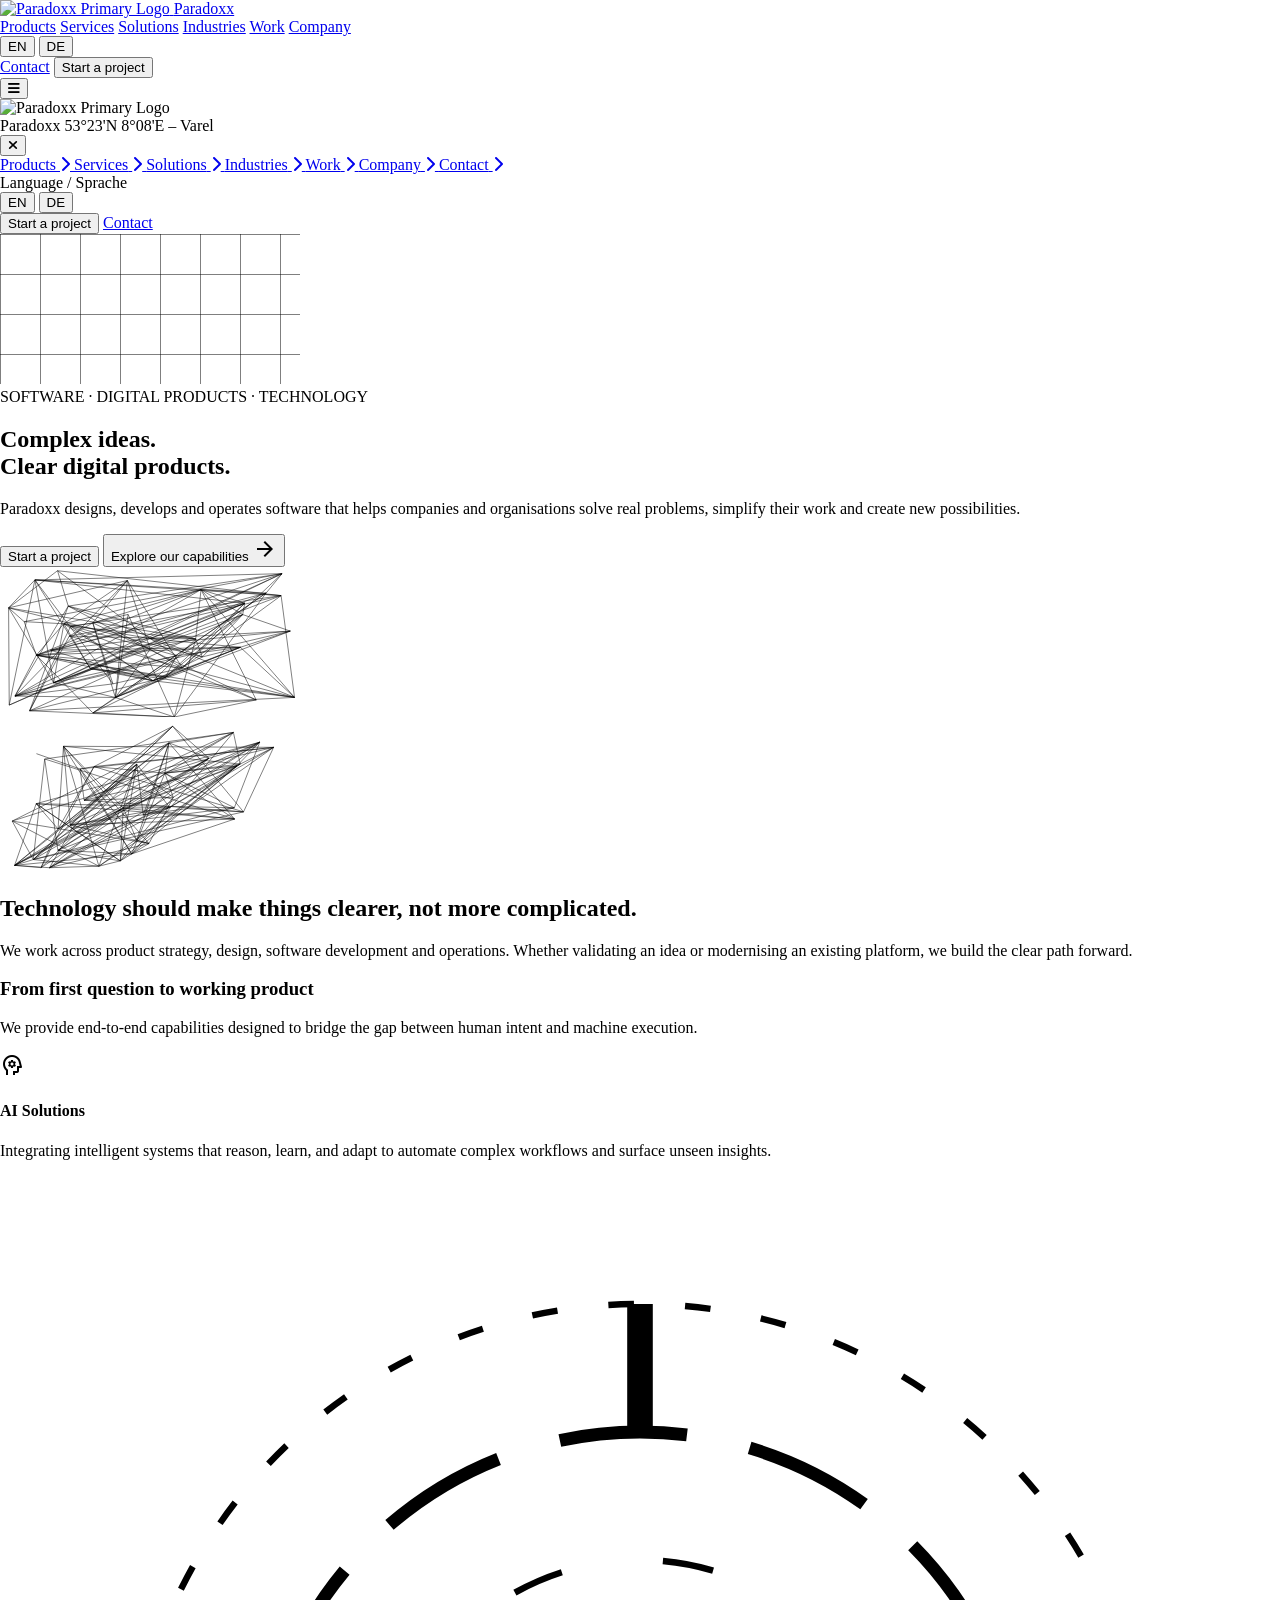
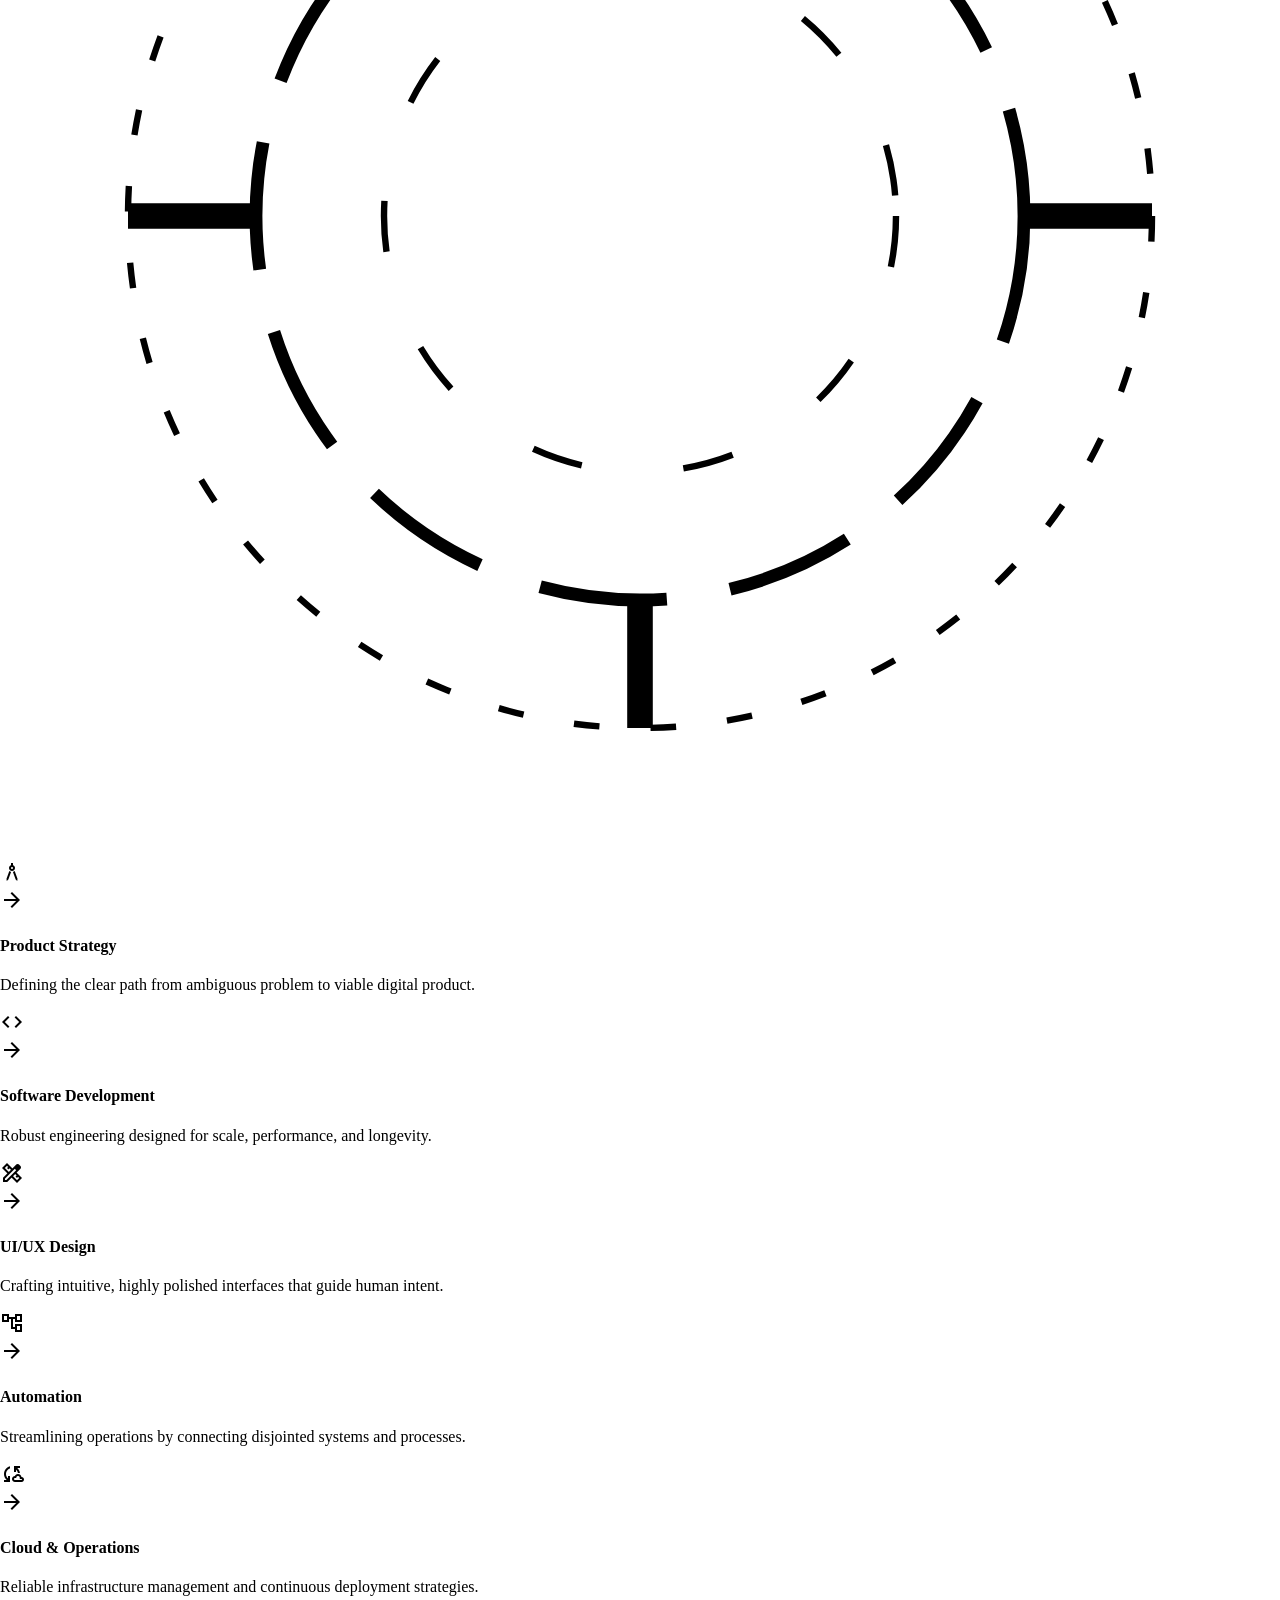
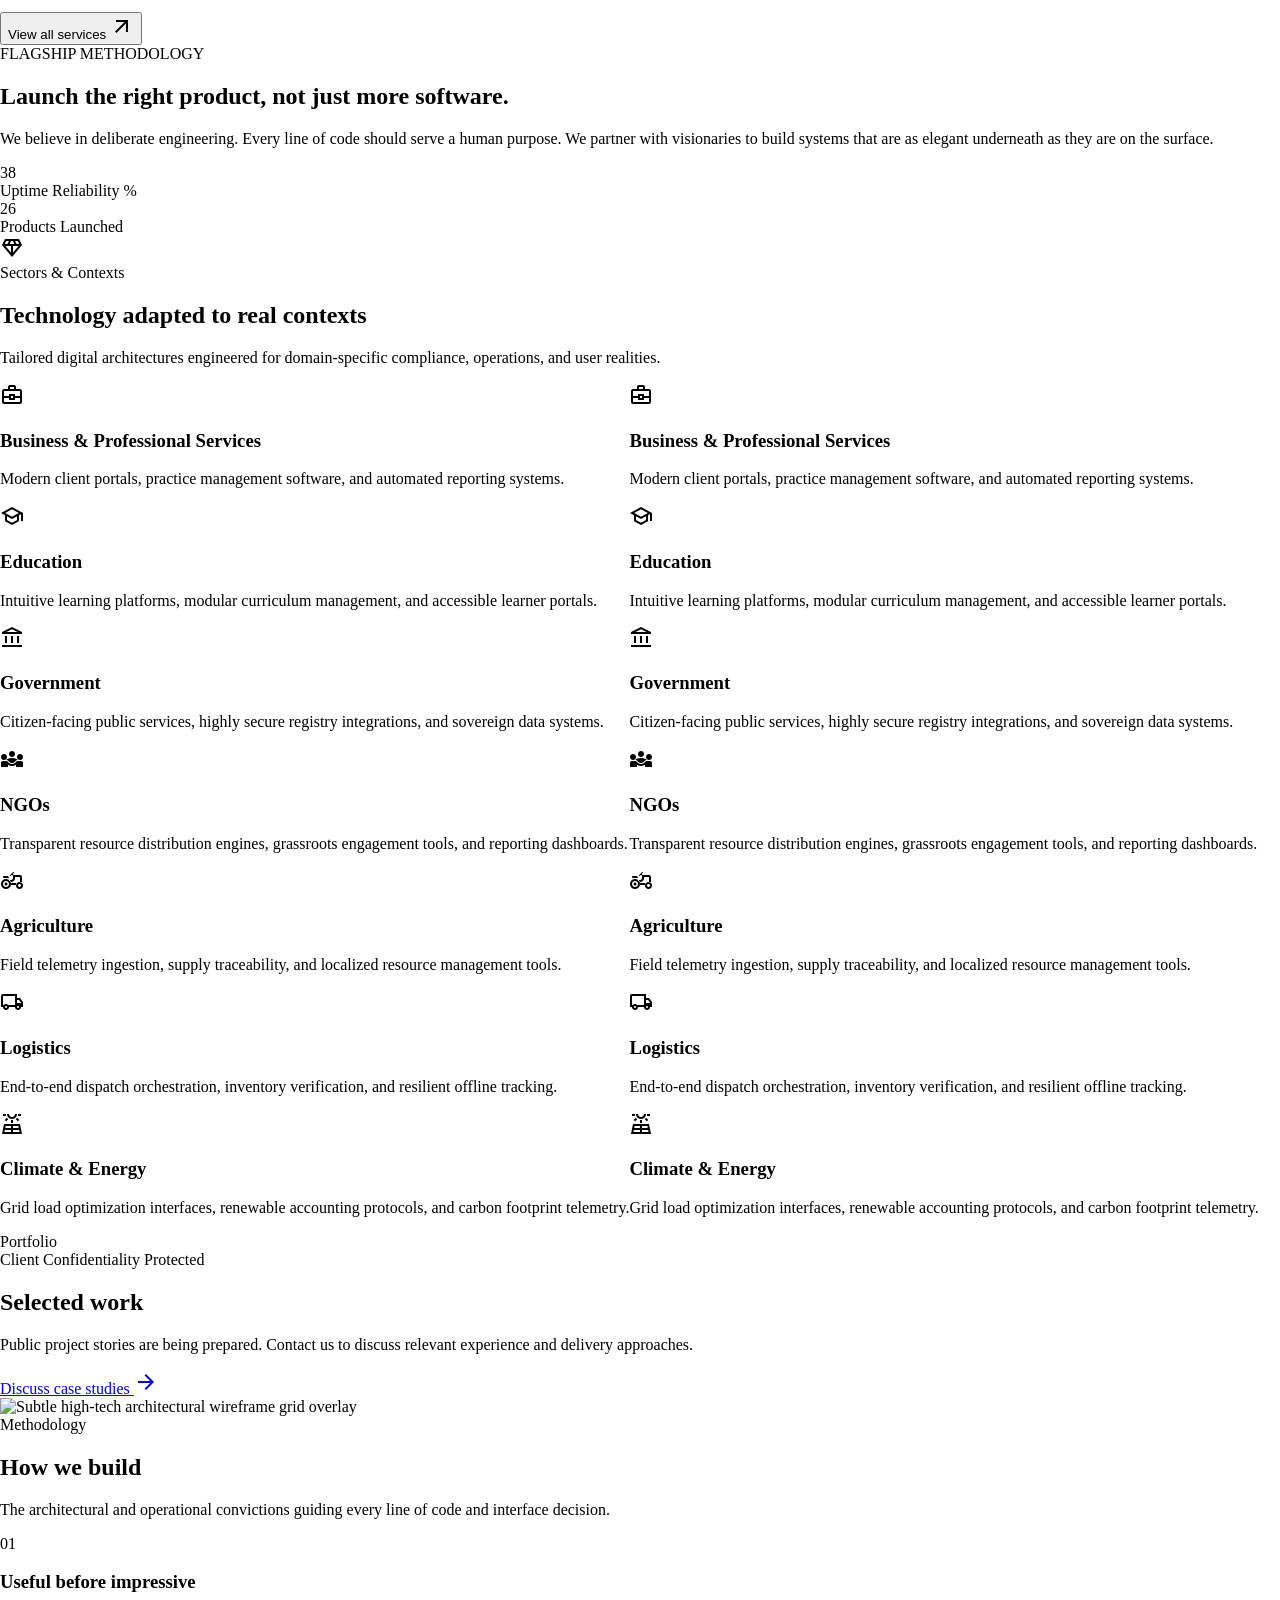
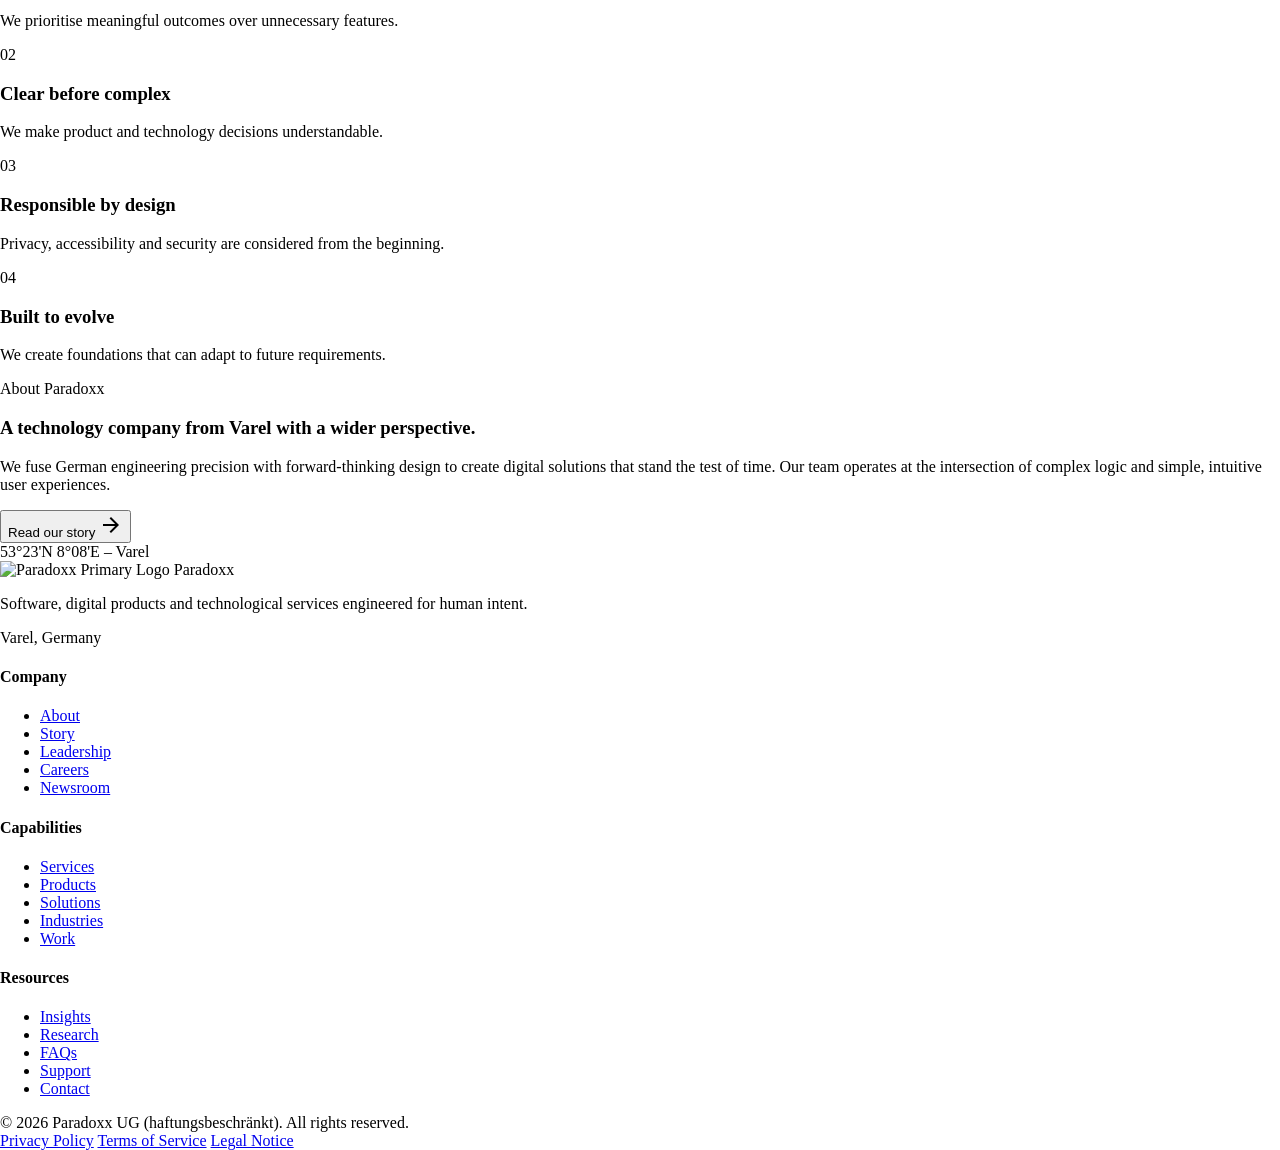
==== commit 5b9a9912: "Add initial HTML structure for navigation bar , ensure their Germany translation , mobile responsive" ====
--- a/index.html
+++ b/index.html
@@ -1,989 +1,4462 @@
-<html lang="en">
-  <head>
-    <meta charset="utf-8" />
-    <meta content="width=device-width, initial-scale=1.0" name="viewport" />
-    <style>
-      @layer base {
-        html,
-        body {
-          margin: 0;
-          padding: 0;
-        }
-        body {
-          overscroll-behavior: none;
-        }
-        main > :first-child {
-          margin-top: 0 !important;
-        }
-        main > :last-child {
-          margin-bottom: 0 !important;
-        }
-      }
-      ::-webkit-scrollbar {
-        display: none;
-      }
-    </style>
-    <script src="https://cdn.tailwindcss.com"></script>
-    <script id="tailwind-config">
-      tailwind.config = {
-        theme: {
-          extend: {
-            colors: {
-              "surface-container-low": "#f2f4f6",
-              "on-tertiary-fixed": "#001d36",
-              secondary: "#5129e5",
-              "surface-dim": "#d9dadc",
-              "outline-variant": "#c6c6cb",
-              "inverse-surface": "#2e3132",
-              error: "#ba1a1a",
-              "on-background": "#191c1e",
-              "primary-fixed": "#e2e2e9",
-              "tertiary-container": "#001d36",
-              "surface-container": "#edeef0",
-              "secondary-fixed-dim": "#c8bfff",
-              "primary-fixed-dim": "#c6c6cd",
-              "on-primary-container": "#82838a",
-              tertiary: "#000000",
-              "secondary-fixed": "#e5deff",
-              "surface-container-high": "#e7e8ea",
-              "surface-variant": "#e1e2e4",
-              "on-tertiary": "#ffffff",
-              background: "#f8f9fb",
-              "tertiary-fixed-dim": "#9dcaff",
-              "inverse-primary": "#c6c6cd",
-              outline: "#76777b",
-              "on-tertiary-container": "#1588dd",
-              "surface-tint": "#5d5e64",
-              "on-tertiary-fixed-variant": "#00497c",
-              "on-secondary-container": "#f3eeff",
-              "surface-bright": "#f8f9fb",
-              "on-secondary-fixed-variant": "#4206d7",
-              "tertiary-fixed": "#d1e4ff",
-              "on-error": "#ffffff",
-              "on-primary-fixed-variant": "#45474c",
-              "on-secondary": "#ffffff",
-              "primary-container": "#1a1b21",
-              "surface-container-lowest": "#ffffff",
-              "on-primary-fixed": "#1a1b21",
-              "on-surface-variant": "#46464b",
-              surface: "#f8f9fb",
-              "on-error-container": "#93000a",
-              "error-container": "#ffdad6",
-              "inverse-on-surface": "#f0f1f3",
-              "on-secondary-fixed": "#190064",
-              primary: "#000000",
-              "on-primary": "#ffffff",
-              "secondary-container": "#6a4bfd",
-              "on-surface": "#191c1e",
-              "surface-container-highest": "#e1e2e4",
-            },
-            borderRadius: {
-              DEFAULT: "0.25rem",
-              lg: "0.5rem",
-              xl: "0.75rem",
-              full: "9999px",
-            },
-            spacing: {
-              xs: "8px",
-              lg: "48px",
-              md: "24px",
-              gutter: "24px",
-              xl: "80px",
-              "container-max": "1280px",
-              unit: "4px",
-              sm: "16px",
-            },
-            fontFamily: {
-              "body-lg": ["Inter"],
-              "headline-lg-mobile": ["Space Grotesk"],
-              caption: ["Inter"],
-              "headline-lg": ["Space Grotesk"],
-              "body-md": ["Inter"],
-              "headline-md": ["Space Grotesk"],
-              "label-mono": ["IBM Plex Mono"],
-              "headline-xl": ["Space Grotesk"],
-            },
-            fontSize: {
-              "body-lg": ["18px", { lineHeight: "1.6", fontWeight: "400" }],
-              "headline-lg-mobile": [
-                "32px",
-                {
-                  lineHeight: "1.2",
-                  letterSpacing: "-0.01em",
-                  fontWeight: "600",
-                },
-              ],
-              caption: ["12px", { lineHeight: "1.4", fontWeight: "500" }],
-              "headline-lg": [
-                "40px",
-                {
-                  lineHeight: "1.2",
-                  letterSpacing: "-0.01em",
-                  fontWeight: "600",
-                },
-              ],
-              "body-md": ["16px", { lineHeight: "1.5", fontWeight: "400" }],
-              "headline-md": ["24px", { lineHeight: "1.3", fontWeight: "600" }],
-              "label-mono": ["14px", { lineHeight: "1.2", fontWeight: "500" }],
-              "headline-xl": [
-                "64px",
-                {
-                  lineHeight: "1.1",
-                  letterSpacing: "-0.02em",
-                  fontWeight: "700",
-                },
-              ],
-            },
-          },
-        },
-      };
-    </script>
-    <link
-      href="https://fonts.googleapis.com/css2?family=Inter:wght@400;500;600&amp;family=Space+Grotesk:wght@600;700&amp;family=IBM+Plex+Mono:wght@500&amp;display=swap"
-      rel="stylesheet"
-    />
-    <link
-      href="https://fonts.googleapis.com/css2?family=Material+Symbols+Outlined:opsz,wght,FILL,GRAD@20..48,100..700,0..1,-50..200"
-      rel="stylesheet"
-    />
-    <link
-      href="https://fonts.googleapis.com/css2?family=Material+Symbols+Outlined:wght,FILL@100..700,0..1&amp;display=swap"
-      rel="stylesheet"
-    />
-  </head>
-  <body class="bg-background font-body-md text-on-surface">
-    <header
-      class="fixed top-0 w-full z-50 bg-surface-container-lowest/80 backdrop-blur-xl shadow-[0_4px_20px_rgba(17,19,24,0.04)]"
-    >
-      <div
-        class="h-20 max-w-container-max mx-auto px-md flex items-center justify-between"
-      >
-        <div class="flex items-center gap-sm">
-          <img
-            alt="Paradoxx Primary Logo"
-            class="h-8 w-auto object-contain"
-            src="https://lh3.googleusercontent.com/aida-public/[base64]"
-          /><span
-            class="font-headline-md text-headline-md text-primary tracking-tight"
-            >Paradoxx</span
-          >
-        </div>
-        <nav
-          class="hidden lg:flex items-center gap-lg"
-          data-active-classes="text-secondary font-semibold"
-        >
-          <a
-            class="text-body-md font-body-md text-on-surface-variant hover:text-secondary transition-colors"
-            data-path="products"
-            href="#"
-            >Products</a
-          ><a
-            class="text-body-md font-body-md text-on-surface-variant hover:text-secondary transition-colors"
-            data-path="services"
-            href="#"
-            >Services</a
-          ><a
-            class="text-body-md font-body-md text-on-surface-variant hover:text-secondary transition-colors"
-            data-path="solutions"
-            href="#"
-            >Solutions</a
-          ><a
-            class="text-body-md font-body-md text-on-surface-variant hover:text-secondary transition-colors"
-            data-path="industries"
-            href="#"
-            >Industries</a
-          ><a
-            class="text-body-md font-body-md text-on-surface-variant hover:text-secondary transition-colors"
-            data-path="work"
-            href="#"
-            >Work</a
-          ><a
-            aria-current="page"
-            class="transition-colors text-secondary font-semibold"
-            data-path="company"
-            href="#"
-            >Company</a
-          >
-        </nav>
-        <div class="flex items-center gap-md">
-          <a
-            class="hidden sm:block text-body-md font-body-md text-on-surface-variant hover:text-secondary transition-colors"
-            data-path="contact"
-            href="#"
-            >Contact</a
-          ><button
-            class="bg-secondary text-on-secondary px-md py-xs rounded-lg text-body-md font-body-md hover:shadow-lg transition-all"
-          >
-            Start a project
-          </button>
-          <div
-            class="w-8 h-8 rounded-full bg-primary flex items-center justify-center"
-          >
-            <span class="material-symbols-outlined text-on-primary text-[18px]"
-              >person</span
-            >
-          </div>
-        </div>
-      </div>
-    </header>
-    <main class="w-full pt-20 bg-background">
-      <div class="flex flex-col w-full">
-        <!-- Hero Section -->
-        <section
-          class="relative min-h-[90vh] flex items-center pt-24 pb-xl overflow-hidden"
-        >
-          <!-- Ambient Background -->
-          <div class="absolute inset-0 z-0 overflow-hidden pointer-events-none">
-            <div
-              class="absolute -top-1/2 -right-1/2 w-[150%] h-[150%] bg-gradient-radial from-secondary/10 via-transparent to-transparent opacity-50 mix-blend-multiply blur-3xl animate-[spin_60s_linear_infinite]"
-            ></div>
-            <div
-              class="absolute -bottom-1/2 -left-1/2 w-[150%] h-[150%] bg-gradient-radial from-tertiary-fixed-dim/20 via-transparent to-transparent opacity-40 mix-blend-screen blur-3xl animate-[spin_45s_linear_infinite_reverse]"
-            ></div>
-            <!-- SVG Data Grid -->
-            <svg
-              class="absolute inset-0 w-full h-full opacity-5"
-              xmlns="http://www.w3.org/2000/svg"
-            >
-              <defs>
-                <pattern
-                  height="40"
-                  id="hero-grid"
-                  patternunits="userSpaceOnUse"
-                  width="40"
-                >
-                  <path
-                    d="M0 40V0H40"
-                    fill="none"
-                    stroke="currentColor"
-                    stroke-width="1"
-                  ></path>
-                </pattern>
-              </defs>
-              <rect
-                class="text-on-surface"
-                fill="url(#hero-grid)"
-                height="100%"
-                width="100%"
-              ></rect>
-            </svg>
-          </div>
-          <div
-            class="max-w-container-max mx-auto px-md w-full grid grid-cols-1 lg:grid-cols-12 gap-lg relative z-10"
-          >
-            <!-- Typography Side -->
-            <div class="lg:col-span-7 flex flex-col justify-center">
-              <div
-                class="inline-flex items-center gap-xs bg-surface-container py-unit px-sm rounded-full mb-md w-fit backdrop-blur-md"
-              >
-                <span
-                  class="w-2 h-2 rounded-full bg-secondary animate-pulse"
-                ></span>
-                <span
-                  class="font-label-mono text-label-mono text-on-surface-variant uppercase tracking-widest"
-                  >Software · Digital Products · Technology</span
-                >
-              </div>
-              <h1
-                class="font-headline-xl text-headline-xl text-on-surface mb-sm leading-tight text-balance"
-              >
-                Complex ideas.<br />
-                <span
-                  class="text-transparent bg-clip-text bg-gradient-to-r from-secondary to-tertiary-fixed-dim"
-                  >Clear digital products.</span
-                >
-              </h1>
-              <p
-                class="font-body-lg text-body-lg text-on-surface-variant max-w-2xl mb-lg"
-              >
-                Paradoxx designs, develops and operates software that helps
-                companies and organisations solve real problems, simplify their
-                work and create new possibilities.
-              </p>
-              <div class="flex flex-wrap items-center gap-sm">
-                <button
-                  class="bg-secondary hover:bg-secondary-fixed-dim hover:text-on-secondary-fixed transition-all duration-300 text-on-secondary px-lg py-sm rounded-lg font-body-md shadow-md hover:shadow-xl hover:-translate-y-1"
-                >
-                  Start a project
-                </button>
-                <button
-                  class="bg-transparent border border-outline hover:border-secondary hover:text-secondary transition-colors duration-300 text-on-surface px-lg py-sm rounded-lg font-body-md flex items-center gap-xs group"
-                >
-                  Explore our capabilities
-                  <span
-                    class="material-symbols-outlined transition-transform duration-300 group-hover:translate-x-1"
-                    >arrow_forward</span
-                  >
-                </button>
-              </div>
-            </div>
-            <!-- Interactive Abstract Visual Side -->
-            <div
-              class="lg:col-span-5 relative hidden lg:block h-[600px] perspective-1000"
-              id="hero-visual-container"
-            >
-              <!-- Interactive Elements will be injected via JS below to represent complexity to clarity -->
-              <div class="absolute inset-0 flex items-center justify-center">
-                <div
-                  class="w-full h-full relative cursor-crosshair"
-                  id="particle-network"
-                ></div>
-              </div>
-            </div>
-          </div>
-        </section>
-        <!-- Intro Section (Large Typography Statement) -->
-        <section class="py-xl bg-surface-container-low relative">
-          <div class="max-w-container-max mx-auto px-md">
-            <div class="max-w-4xl mx-auto text-center">
-              <h2
-                class="font-headline-lg text-headline-lg text-on-surface tracking-tight text-balance"
-              >
-                Technology should make things clearer, not more complicated.
-              </h2>
-            </div>
-          </div>
-        </section>
-        <!-- Services Bento Grid -->
-        <section class="py-xl bg-background">
-          <div class="max-w-container-max mx-auto px-md">
-            <div
-              class="flex flex-col md:flex-row md:items-end justify-between gap-md mb-lg"
-            >
-              <div>
-                <h3
-                  class="font-headline-md text-headline-md text-on-surface mb-xs"
-                >
-                  From first question to working product
-                </h3>
-                <p
-                  class="font-body-md text-body-md text-on-surface-variant max-w-xl"
-                >
-                  We provide end-to-end capabilities designed to bridge the gap
-                  between human intent and machine execution.
-                </p>
-              </div>
-              <button
-                class="bg-surface-container hover:bg-surface-variant text-on-surface px-md py-xs rounded-full font-label-mono text-label-mono transition-colors flex items-center gap-xs shrink-0"
-              >
-                View all services
-                <span class="material-symbols-outlined text-[16px]"
-                  >arrow_outward</span
-                >
-              </button>
-            </div>
-            <div
-              class="grid grid-cols-1 md:grid-cols-4 lg:grid-cols-6 gap-md auto-rows-[240px]"
-            >
-              <!-- Service: AI Solutions (Large feature) -->
-              <div
-                class="md:col-span-4 lg:col-span-4 row-span-2 bg-surface-container rounded-[32px] p-lg relative overflow-hidden group hover:shadow-xl transition-all duration-500"
-              >
-                <div
-                  class="absolute top-0 right-0 w-[80%] h-full bg-gradient-to-l from-tertiary-fixed/30 to-transparent pointer-events-none opacity-0 group-hover:opacity-100 transition-opacity duration-700"
-                ></div>
-                <div
-                  class="absolute -bottom-20 -right-20 w-96 h-96 bg-secondary/10 rounded-full blur-3xl group-hover:bg-secondary/20 transition-colors duration-700"
-                ></div>
-                <div class="relative z-10 h-full flex flex-col justify-between">
-                  <div
-                    class="w-12 h-12 rounded-xl bg-secondary text-on-secondary flex items-center justify-center mb-md"
-                  >
-                    <span class="material-symbols-outlined">psychology</span>
-                  </div>
-                  <div>
-                    <h4
-                      class="font-headline-lg text-headline-lg text-on-surface mb-sm"
-                    >
-                      AI Solutions
-                    </h4>
-                    <p
-                      class="font-body-lg text-body-lg text-on-surface-variant max-w-md"
-                    >
-                      Integrating intelligent systems that reason, learn, and
-                      adapt to automate complex workflows and surface unseen
-                      insights.
-                    </p>
-                  </div>
-                </div>
-                <!-- Decorative AI visualization -->
-                <div
-                  class="absolute right-lg bottom-lg w-64 h-64 hidden lg:block opacity-80 group-hover:scale-105 transition-transform duration-700"
-                >
-                  <svg
-                    class="w-full h-full text-secondary animate-[spin_20s_linear_infinite]"
-                    viewbox="0 0 100 100"
-                  >
-                    <circle
-                      cx="50"
-                      cy="50"
-                      fill="none"
-                      r="40"
-                      stroke="currentColor"
-                      stroke-dasharray="2 4"
-                      stroke-width="0.5"
-                    ></circle>
-                    <circle
-                      class="origin-center animate-[spin_15s_linear_infinite_reverse]"
-                      cx="50"
-                      cy="50"
-                      fill="none"
-                      r="30"
-                      stroke="currentColor"
-                      stroke-dasharray="10 5"
-                      stroke-width="1"
-                    ></circle>
-                    <circle
-                      cx="50"
-                      cy="50"
-                      fill="none"
-                      r="20"
-                      stroke="currentColor"
-                      stroke-dasharray="4 8"
-                      stroke-width="0.5"
-                    ></circle>
-                    <path
-                      d="M50 10 L50 20 M50 80 L50 90 M10 50 L20 50 M80 50 L90 50"
-                      stroke="currentColor"
-                      stroke-width="2"
-                    ></path>
-                  </svg>
-                </div>
-              </div>
-              <!-- Service: Product Strategy -->
-              <div
-                class="md:col-span-2 lg:col-span-2 row-span-1 bg-surface-container rounded-[24px] p-md relative overflow-hidden group hover:shadow-md transition-all duration-300 hover:-translate-y-1"
-              >
-                <div class="flex items-start justify-between mb-sm">
-                  <div
-                    class="w-10 h-10 rounded-lg bg-primary-fixed text-on-primary-fixed flex items-center justify-center"
-                  >
-                    <span class="material-symbols-outlined">architecture</span>
-                  </div>
-                  <span
-                    class="material-symbols-outlined text-outline opacity-0 -translate-x-4 group-hover:opacity-100 group-hover:translate-x-0 transition-all"
-                    >arrow_forward</span
-                  >
-                </div>
-                <h4
-                  class="font-headline-md text-headline-md text-on-surface mb-xs"
-                >
-                  Product Strategy
-                </h4>
-                <p
-                  class="font-body-md text-body-md text-on-surface-variant line-clamp-2"
-                >
-                  Defining the clear path from ambiguous problem to viable
-                  digital product.
-                </p>
-              </div>
-              <!-- Service: Software Development -->
-              <div
-                class="md:col-span-2 lg:col-span-2 row-span-1 bg-surface-container rounded-[24px] p-md relative overflow-hidden group hover:shadow-md transition-all duration-300 hover:-translate-y-1"
-              >
-                <div class="flex items-start justify-between mb-sm">
-                  <div
-                    class="w-10 h-10 rounded-lg bg-surface-dim text-on-surface flex items-center justify-center"
-                  >
-                    <span class="material-symbols-outlined">code</span>
-                  </div>
-                  <span
-                    class="material-symbols-outlined text-outline opacity-0 -translate-x-4 group-hover:opacity-100 group-hover:translate-x-0 transition-all"
-                    >arrow_forward</span
-                  >
-                </div>
-                <h4
-                  class="font-headline-md text-headline-md text-on-surface mb-xs"
-                >
-                  Software Development
-                </h4>
-                <p
-                  class="font-body-md text-body-md text-on-surface-variant line-clamp-2"
-                >
-                  Robust engineering designed for scale, performance, and
-                  longevity.
-                </p>
-              </div>
-              <!-- Service: UI/UX Design -->
-              <div
-                class="md:col-span-2 lg:col-span-2 row-span-1 bg-surface-container rounded-[24px] p-md relative overflow-hidden group hover:shadow-md transition-all duration-300 hover:-translate-y-1"
-              >
-                <div class="flex items-start justify-between mb-sm">
-                  <div
-                    class="w-10 h-10 rounded-lg bg-tertiary-fixed text-on-tertiary-fixed flex items-center justify-center"
-                  >
-                    <span class="material-symbols-outlined"
-                      >design_services</span
-                    >
-                  </div>
-                  <span
-                    class="material-symbols-outlined text-outline opacity-0 -translate-x-4 group-hover:opacity-100 group-hover:translate-x-0 transition-all"
-                    >arrow_forward</span
-                  >
-                </div>
-                <h4
-                  class="font-headline-md text-headline-md text-on-surface mb-xs"
-                >
-                  UI/UX Design
-                </h4>
-                <p
-                  class="font-body-md text-body-md text-on-surface-variant line-clamp-2"
-                >
-                  Crafting intuitive, highly polished interfaces that guide
-                  human intent.
-                </p>
-              </div>
-              <!-- Service: Automation -->
-              <div
-                class="md:col-span-2 lg:col-span-2 row-span-1 bg-surface-container rounded-[24px] p-md relative overflow-hidden group hover:shadow-md transition-all duration-300 hover:-translate-y-1"
-              >
-                <div class="flex items-start justify-between mb-sm">
-                  <div
-                    class="w-10 h-10 rounded-lg bg-surface-variant text-on-surface flex items-center justify-center"
-                  >
-                    <span class="material-symbols-outlined">account_tree</span>
-                  </div>
-                  <span
-                    class="material-symbols-outlined text-outline opacity-0 -translate-x-4 group-hover:opacity-100 group-hover:translate-x-0 transition-all"
-                    >arrow_forward</span
-                  >
-                </div>
-                <h4
-                  class="font-headline-md text-headline-md text-on-surface mb-xs"
-                >
-                  Automation
-                </h4>
-                <p
-                  class="font-body-md text-body-md text-on-surface-variant line-clamp-2"
-                >
-                  Streamlining operations by connecting disjointed systems and
-                  processes.
-                </p>
-              </div>
-              <!-- Service: Cloud & Operations -->
-              <div
-                class="md:col-span-2 lg:col-span-2 row-span-1 bg-surface-container rounded-[24px] p-md relative overflow-hidden group hover:shadow-md transition-all duration-300 hover:-translate-y-1"
-              >
-                <div class="flex items-start justify-between mb-sm">
-                  <div
-                    class="w-10 h-10 rounded-lg bg-surface-container-high text-on-surface flex items-center justify-center"
-                  >
-                    <span class="material-symbols-outlined">cloud_sync</span>
-                  </div>
-                  <span
-                    class="material-symbols-outlined text-outline opacity-0 -translate-x-4 group-hover:opacity-100 group-hover:translate-x-0 transition-all"
-                    >arrow_forward</span
-                  >
-                </div>
-                <h4
-                  class="font-headline-md text-headline-md text-on-surface mb-xs"
-                >
-                  Cloud and Operations
-                </h4>
-                <p
-                  class="font-body-md text-body-md text-on-surface-variant line-clamp-2"
-                >
-                  Reliable infrastructure management and continuous deployment
-                  strategies.
-                </p>
-              </div>
-            </div>
-          </div>
-        </section>
-        <!-- Flagship / Editorial Section -->
-        <section
-          class="py-xl bg-inverse-surface text-inverse-on-surface relative overflow-hidden"
-        >
-          <div
-            class="absolute inset-0 bg-[url('placeholder')] bg-cover bg-center opacity-20 mix-blend-luminosity"
-            data-alt="Abstract architectural rendering of a massive, impossibly complex server array turning into a sleek, monolithic, glowing glass prism in a minimalist studio setting. Deep dramatic lighting, cinematic, high contrast black and white with subtle violet and cyan accents."
-            style="
-              background-image: url(&quot;https://lh3.googleusercontent.com/aida-public/[base64]&quot;);
-            "
-          ></div>
-          <div
-            class="absolute inset-0 bg-gradient-to-t from-inverse-surface via-inverse-surface/80 to-transparent"
-          ></div>
-          <div
-            class="max-w-container-max mx-auto px-md relative z-10 flex flex-col md:flex-row items-center gap-lg"
-          >
-            <div class="flex-1">
-              <h2
-                class="font-headline-xl text-headline-xl text-on-secondary mb-md"
-              >
-                Launch the right product, not just more software.
-              </h2>
-              <p
-                class="font-body-lg text-body-lg text-inverse-primary max-w-xl mb-lg"
-              >
-                We believe in deliberate engineering. Every line of code should
-                serve a human purpose. We partner with visionaries to build
-                systems that are as elegant underneath as they are on the
-                surface.
-              </p>
-              <div class="grid grid-cols-2 gap-md">
-                <div class="border-l-2 border-secondary pl-sm">
-                  <div
-                    class="font-headline-lg text-headline-lg text-on-secondary mb-unit counter-animate"
-                    data-target="98"
-                  >
-                    0
-                  </div>
-                  <div
-                    class="font-label-mono text-label-mono text-inverse-primary uppercase"
-                  >
-                    Uptime Reliability %
-                  </div>
-                </div>
-                <div class="border-l-2 border-tertiary-fixed-dim pl-sm">
-                  <div
-                    class="font-headline-lg text-headline-lg text-on-secondary mb-unit counter-animate"
-                    data-target="42"
-                  >
-                    0
-                  </div>
-                  <div
-                    class="font-label-mono text-label-mono text-inverse-primary uppercase"
-                  >
-                    Products Launched
-                  </div>
-                </div>
-              </div>
-            </div>
-            <!-- Abstract representation of 'the right product' -->
-            <div class="flex-1 w-full flex justify-center">
-              <div class="relative w-80 h-80">
-                <div
-                  class="absolute inset-0 border border-outline-variant/30 rounded-full animate-[ping_3s_cubic-bezier(0,0,0.2,1)_infinite]"
-                ></div>
-                <div
-                  class="absolute inset-4 border border-secondary/50 rounded-full animate-[spin_10s_linear_infinite]"
-                ></div>
-                <div
-                  class="absolute inset-8 border border-tertiary-fixed-dim/40 rounded-full animate-[spin_15s_linear_infinite_reverse]"
-                ></div>
-                <div class="absolute inset-0 flex items-center justify-center">
-                  <div
-                    class="w-32 h-32 bg-gradient-to-br from-secondary to-tertiary-fixed-dim rounded-2xl shadow-2xl flex items-center justify-center transform rotate-12 hover:rotate-0 transition-transform duration-500 cursor-pointer"
-                  >
-                    <span
-                      class="material-symbols-outlined text-[48px] text-on-secondary"
-                      >diamond</span
-                    >
-                  </div>
-                </div>
-              </div>
-            </div>
-          </div>
-        </section>
-        <!-- About Preview -->
-        <section class="py-xl bg-surface-container-low">
-          <div class="max-w-container-max mx-auto px-md">
-            <div
-              class="bg-surface rounded-[40px] p-lg md:p-xl shadow-sm relative overflow-hidden"
-            >
-              <div
-                class="absolute top-0 right-0 w-64 h-64 bg-secondary/5 rounded-bl-full pointer-events-none"
-              ></div>
-              <div class="grid grid-cols-1 md:grid-cols-2 gap-lg relative z-10">
-                <div>
-                  <span
-                    class="font-label-mono text-label-mono text-secondary uppercase tracking-wider mb-sm block"
-                    >About Paradoxx</span
-                  >
-                  <h3
-                    class="font-headline-lg text-headline-lg text-on-surface mb-md"
-                  >
-                    A technology company from Varel with a wider perspective.
-                  </h3>
-                  <p
-                    class="font-body-md text-body-md text-on-surface-variant mb-lg"
-                  >
-                    We fuse German engineering precision with forward-thinking
-                    design to create digital solutions that stand the test of
-                    time. Our team operates at the intersection of complex logic
-                    and simple, intuitive user experiences.
-                  </p>
-                  <button
-                    class="bg-primary text-on-primary hover:bg-inverse-surface px-md py-sm rounded-lg font-body-md transition-colors flex items-center gap-xs"
-                  >
-                    Read our story
-                    <span class="material-symbols-outlined">arrow_forward</span>
-                  </button>
-                </div>
-                <!-- Map Container -->
-                <div
-                  class="relative h-64 md:h-full min-h-[300px] rounded-2xl overflow-hidden shadow-inner group"
-                >
-                  <div
-                    class="w-full h-full bg-cover bg-center transition-transform duration-700 group-hover:scale-105"
-                    data-location="Varel, Germany"
-                    style="
-                      background-image: url(&quot;https://lh3.googleusercontent.com/aida-public/[base64]&quot;);
-                    "
-                  ></div>
-                  <div
-                    class="absolute inset-0 bg-gradient-to-t from-primary/50 to-transparent pointer-events-none"
-                  ></div>
-                  <div
-                    class="absolute bottom-md left-md bg-surface/90 backdrop-blur-sm px-sm py-unit rounded-md font-label-mono text-label-mono text-on-surface shadow-sm"
-                  >
-                    53°23'N 8°08'E
-                  </div>
-                </div>
-              </div>
-            </div>
-          </div>
-        </section>
-      </div>
-      <script>
-        // Counter Animation
-        document.addEventListener("DOMContentLoaded", () => {
-          const counters = document.querySelectorAll(".counter-animate");
-
-          const animateCounter = (el) => {
-            const target = parseInt(el.getAttribute("data-target"));
-            const duration = 2000; // ms
-            const stepTime = Math.abs(Math.floor(duration / target));
-            let current = 0;
-
-            const timer = setInterval(() => {
-              current += 1;
-              el.textContent = current;
-              if (current >= target) {
-                clearInterval(timer);
-                el.textContent = target; // ensure it ends on target exactly
-              }
-            }, stepTime);
-          };
-
-          const observer = new IntersectionObserver(
-            (entries) => {
-              entries.forEach((entry) => {
-                if (entry.isIntersecting) {
-                  animateCounter(entry.target);
-                  observer.unobserve(entry.target);
-                }
-              });
-            },
-            { threshold: 0.5 },
-          );
-
-          counters.forEach((counter) => observer.observe(counter));
-
-          // Abstract Hero Interaction (Complexity to Clarity)
-          const container = document.getElementById("particle-network");
-          if (container) {
-            const numParticles = 40;
-            const particles = [];
-            let mouseX = 0,
-              mouseY = 0;
-            let isHovering = false;
-
-            container.addEventListener("mousemove", (e) => {
-              const rect = container.getBoundingClientRect();
-              mouseX = e.clientX - rect.left;
-              mouseY = e.clientY - rect.top;
-            });
-
-            container.addEventListener("mouseenter", () => (isHovering = true));
-            container.addEventListener(
-              "mouseleave",
-              () => (isHovering = false),
-            );
-
-            for (let i = 0; i < numParticles; i++) {
-              const p = document.createElement("div");
-              p.className =
-                "absolute w-1.5 h-1.5 bg-outline rounded-full transition-colors duration-300";
-              const x = Math.random() * 100;
-              const y = Math.random() * 100;
-              p.style.left = `${x}%`;
-              p.style.top = `${y}%`;
-
-              // Store base positions for 'clarity' state (a grid)
-              const cols = 8;
-              const gridX = ((i % cols) / (cols - 1)) * 80 + 10;
-              const gridY =
-                (Math.floor(i / cols) / (Math.floor(numParticles / cols) - 1)) *
-                  80 +
-                10;
-
-              particles.push({
-                el: p,
-                chaosX: x,
-                chaosY: y,
-                gridX: gridX,
-                gridY: gridY,
-                vx: (Math.random() - 0.5) * 0.5,
-                vy: (Math.random() - 0.5) * 0.5,
-              });
-              container.appendChild(p);
-            }
-
-            // Lines SVG
-            const svg = document.createElementNS(
-              "http://www.w3.org/2000/svg",
-              "svg",
-            );
-            svg.setAttribute(
-              "class",
-              "absolute inset-0 w-full h-full pointer-events-none",
-            );
-            container.appendChild(svg);
-            const lines = [];
-
-            for (let i = 0; i < numParticles; i++) {
-              for (let j = i + 1; j < numParticles; j++) {
-                if (Math.random() > 0.8) {
-                  const line = document.createElementNS(
-                    "http://www.w3.org/2000/svg",
-                    "line",
-                  );
-                  line.setAttribute("stroke", "currentColor");
-                  line.setAttribute("stroke-width", "0.5");
-                  line.setAttribute(
-                    "class",
-                    "text-outline/30 transition-colors duration-300",
-                  );
-                  svg.appendChild(line);
-                  lines.push({ el: line, p1: particles[i], p2: particles[j] });
-                }
-              }
-            }
-
-            function animate() {
-              const rect = container.getBoundingClientRect();
-              const width = rect.width;
-              const height = rect.height;
-
-              particles.forEach((p) => {
-                if (isHovering) {
-                  // Move towards grid (Clarity)
-                  p.chaosX += (p.gridX - p.chaosX) * 0.05;
-                  p.chaosY += (p.gridY - p.chaosY) * 0.05;
-                  p.el.classList.replace("bg-outline", "bg-secondary");
-                } else {
-                  // Wander aimlessly (Complexity)
-                  p.chaosX += p.vx;
-                  p.chaosY += p.vy;
-
-                  if (p.chaosX < 0 || p.chaosX > 100) p.vx *= -1;
-                  if (p.chaosY < 0 || p.chaosY > 100) p.vy *= -1;
-
-                  p.el.classList.replace("bg-secondary", "bg-outline");
-                }
-
-                p.el.style.transform = `translate(-50%, -50%)`;
-                p.el.style.left = `${p.chaosX}%`;
-                p.el.style.top = `${p.chaosY}%`;
-              });
-
-              lines.forEach((l) => {
-                l.el.setAttribute("x1", `${l.p1.chaosX}%`);
-                l.el.setAttribute("y1", `${l.p1.chaosY}%`);
-                l.el.setAttribute("x2", `${l.p2.chaosX}%`);
-                l.el.setAttribute("y2", `${l.p2.chaosY}%`);
-
-                if (isHovering) {
-                  l.el.classList.replace(
-                    "text-outline/30",
-                    "text-secondary/30",
-                  );
-                } else {
-                  l.el.classList.replace(
-                    "text-secondary/30",
-                    "text-outline/30",
-                  );
-                }
-              });
-
-              requestAnimationFrame(animate);
-            }
-            animate();
-          }
-        });
-      </script>
-    </main>
-    <footer
-      class="w-full bg-surface-container-lowest py-xl shadow-[0_-4px_20px_rgba(17,19,24,0.02)]"
-    >
-      <div class="max-w-container-max mx-auto px-md">
-        <div
-          class="grid grid-cols-1 md:grid-cols-2 lg:grid-cols-5 gap-lg mb-xl"
-        >
-          <div class="lg:col-span-2">
-            <div class="flex items-center gap-sm mb-md">
-              <img
-                alt="Paradoxx Primary Logo"
-                class="h-6 w-auto object-contain"
-                src="https://lh3.googleusercontent.com/aida-public/[base64]"
-              /><span class="font-headline-md text-headline-md text-primary"
-                >Paradoxx</span
-              >
-            </div>
-            <p
-              class="text-body-md font-body-md text-on-surface-variant max-w-xs mb-sm"
-            >
-              Software, digital products and technological services engineered
-              for human intent.
-            </p>
-            <p class="text-caption font-caption text-outline">Varel, Germany</p>
-          </div>
-          <div>
-            <h4 class="font-headline-md text-body-md text-on-surface mb-md">
-              Company
-            </h4>
-            <ul
-              class="space-y-sm text-body-md font-body-md text-on-surface-variant"
-            >
-              <li><a class="hover:text-secondary" href="#">About Us</a></li>
-              <li><a class="hover:text-secondary" href="#">Careers</a></li>
-              <li><a class="hover:text-secondary" href="#">News</a></li>
-            </ul>
-          </div>
-          <div>
-            <h4 class="font-headline-md text-body-md text-on-surface mb-md">
-              Capabilities
-            </h4>
-            <ul
-              class="space-y-sm text-body-md font-body-md text-on-surface-variant"
-            >
-              <li><a class="hover:text-secondary" href="#">Strategy</a></li>
-              <li><a class="hover:text-secondary" href="#">Design</a></li>
-              <li><a class="hover:text-secondary" href="#">Engineering</a></li>
-            </ul>
-          </div>
-          <div>
-            <h4 class="font-headline-md text-body-md text-on-surface mb-md">
-              Resources
-            </h4>
-            <ul
-              class="space-y-sm text-body-md font-body-md text-on-surface-variant"
-            >
-              <li>
-                <a class="hover:text-secondary" href="#">Documentation</a>
-              </li>
-              <li><a class="hover:text-secondary" href="#">Support</a></li>
-              <li><a class="hover:text-secondary" href="#">Case Studies</a></li>
-            </ul>
-          </div>
-        </div>
-        <div
-          class="border-t border-outline-variant pt-md flex flex-col md:flex-row justify-between items-center gap-md"
-        >
-          <span class="text-caption font-caption text-on-surface-variant"
-            >© 2024 Paradoxx UG (haftungsbeschränkt). All rights reserved.</span
-          >
-          <div
-            class="flex gap-md text-caption font-caption text-on-surface-variant"
-          >
-            <a class="hover:text-secondary" href="#">Privacy Policy</a
-            ><a class="hover:text-secondary" href="#">Terms of Service</a
-            ><a class="hover:text-secondary" href="#">Legal Notice</a>
-          </div>
-        </div>
-      </div>
-    </footer>
-  </body>
-</html>
+<!doctype html>
+<html lang="en" style="">
+  <head></head>
+  <body class="bg-background font-body-md text-on-surface">
+    <svg
+      aria-hidden="true"
+      class="inline-defs-container"
+      style="position: absolute; width: 0; height: 0; overflow: hidden"
+    ></svg>
+    <meta charset="utf-8" />
+    <meta content="width=device-width, initial-scale=1.0" name="viewport" />
+    <title>Paradoxx — Clear Digital Products</title>
+    <style>
+      @layer base {
+        html,
+        body {
+          margin: 0;
+          padding: 0;
+        }
+        body {
+          overscroll-behavior: none;
+        }
+        main > :first-child {
+          margin-top: 0 !important;
+        }
+        main > :last-child {
+          margin-bottom: 0 !important;
+        }
+      }
+      ::-webkit-scrollbar {
+        display: none;
+      }
+    </style>
+    <script src="https://cdn.tailwindcss.com?plugins=forms,container-queries"></script>
+    <script id="tailwind-config">
+      tailwind.config = {
+        theme: {
+          extend: {
+            colors: {
+              "surface-container-low": "#f2f4f6",
+              "on-tertiary-fixed": "#001d36",
+              secondary: "#5129e5",
+              "surface-dim": "#d9dadc",
+              "outline-variant": "#c6c6cb",
+              "inverse-surface": "#2e3132",
+              error: "#ba1a1a",
+              "on-background": "#191c1e",
+              "primary-fixed": "#e2e2e9",
+              "tertiary-container": "#001d36",
+              "surface-container": "#edeef0",
+              "secondary-fixed-dim": "#c8bfff",
+              "primary-fixed-dim": "#c6c6cd",
+              "on-primary-container": "#82838a",
+              tertiary: "#000000",
+              "secondary-fixed": "#e5deff",
+              "surface-container-high": "#e7e8ea",
+              "surface-variant": "#e1e2e4",
+              "on-tertiary": "#ffffff",
+              background: "#f8f9fb",
+              "tertiary-fixed-dim": "#9dcaff",
+              "inverse-primary": "#c6c6cd",
+              outline: "#76777b",
+              "on-tertiary-container": "#1588dd",
+              "surface-tint": "#5d5e64",
+              "on-tertiary-fixed-variant": "#00497c",
+              "on-secondary-container": "#f3eeff",
+              "surface-bright": "#f8f9fb",
+              "on-secondary-fixed-variant": "#4206d7",
+              "tertiary-fixed": "#d1e4ff",
+              "on-error": "#ffffff",
+              "on-primary-fixed-variant": "#45474c",
+              "on-secondary": "#ffffff",
+              "primary-container": "#1a1b21",
+              "surface-container-lowest": "#ffffff",
+              "on-primary-fixed": "#1a1b21",
+              "on-surface-variant": "#46464b",
+              surface: "#f8f9fb",
+              "on-error-container": "#93000a",
+              "error-container": "#ffdad6",
+              "inverse-on-surface": "#f0f1f3",
+              "on-secondary-fixed": "#190064",
+              primary: "#000000",
+              "on-primary": "#ffffff",
+              "secondary-container": "#6a4bfd",
+              "on-surface": "#191c1e",
+              "surface-container-highest": "#e1e2e4",
+            },
+            borderRadius: {
+              DEFAULT: "0.25rem",
+              lg: "0.5rem",
+              xl: "0.75rem",
+              full: "9999px",
+            },
+            spacing: {
+              xs: "8px",
+              lg: "48px",
+              md: "24px",
+              gutter: "24px",
+              xl: "80px",
+              "container-max": "1280px",
+              unit: "4px",
+              sm: "16px",
+            },
+            fontFamily: {
+              "body-lg": ["Inter"],
+              "headline-lg-mobile": ["Space Grotesk"],
+              caption: ["Inter"],
+              "headline-lg": ["Space Grotesk"],
+              "body-md": ["Inter"],
+              "headline-md": ["Space Grotesk"],
+              "label-mono": ["IBM Plex Mono"],
+              "headline-xl": ["Space Grotesk"],
+            },
+            fontSize: {
+              "body-lg": ["18px", { lineHeight: "1.6", fontWeight: "400" }],
+              "headline-lg-mobile": [
+                "32px",
+                {
+                  lineHeight: "1.2",
+                  letterSpacing: "-0.01em",
+                  fontWeight: "600",
+                },
+              ],
+              caption: ["12px", { lineHeight: "1.4", fontWeight: "500" }],
+              "headline-lg": [
+                "40px",
+                {
+                  lineHeight: "1.2",
+                  letterSpacing: "-0.01em",
+                  fontWeight: "600",
+                },
+              ],
+              "body-md": ["16px", { lineHeight: "1.5", fontWeight: "400" }],
+              "headline-md": ["24px", { lineHeight: "1.3", fontWeight: "600" }],
+              "label-mono": ["14px", { lineHeight: "1.2", fontWeight: "500" }],
+              "headline-xl": [
+                "64px",
+                {
+                  lineHeight: "1.1",
+                  letterSpacing: "-0.02em",
+                  fontWeight: "700",
+                },
+              ],
+            },
+          },
+        },
+      };
+    </script>
+    <link
+      href="https://fonts.googleapis.com/css2?family=Inter:wght@400;500;600&amp;family=Space+Grotesk:wght@600;700&amp;family=IBM+Plex+Mono:wght@500&amp;display=swap"
+      rel="stylesheet"
+    />
+    <link
+      href="https://fonts.googleapis.com/css2?family=Material+Symbols+Outlined:wght,FILL@100..700,0..1&amp;display=swap"
+      rel="stylesheet"
+    />
+    <link
+      href="https://cdnjs.cloudflare.com/ajax/libs/font-awesome/6.5.1/css/all.min.css"
+      rel="stylesheet"
+    />
+    <style>
+      @keyframes marquee-ltr {
+        0% {
+          transform: translateX(-50%);
+        }
+        100% {
+          transform: translateX(0%);
+        }
+      }
+      .animate-marquee-ltr {
+        display: flex;
+        width: max-content;
+        animation: marquee-ltr 38s linear infinite;
+      }
+      .animate-marquee-ltr:hover {
+        animation-play-state: paused;
+      }
+      @media (prefers-reduced-motion: reduce) {
+        .animate-marquee-ltr {
+          animation: none;
+          transform: none;
+        }
+      }
+    </style>
+    <!-- Header -->
+    <header
+      class="fixed top-0 w-full z-50 bg-surface-container-lowest/80 backdrop-blur-xl shadow-[0_4px_20px_rgba(17,19,24,0.04)]"
+    >
+      <div
+        class="h-20 max-w-container-max mx-auto px-md flex items-center justify-between"
+      >
+        <a class="flex items-center gap-sm" href="#">
+          <img
+            alt="Paradoxx Primary Logo"
+            class="h-8 w-auto object-contain"
+            src="https://lh3.googleusercontent.com/aida-public/[base64]"
+          />
+          <span
+            class="font-headline-md text-headline-md text-primary tracking-tight"
+            >Paradoxx</span
+          >
+        </a>
+        <!-- Desktop Nav Links (hidden on < lg) -->
+        <nav class="hidden lg:flex items-center gap-lg">
+          <a
+            class="text-body-md font-body-md text-on-surface-variant hover:text-secondary transition-colors"
+            data-i18n="nav_products"
+            href="#"
+            >Products</a
+          >
+          <a
+            class="text-body-md font-body-md text-on-surface-variant hover:text-secondary transition-colors"
+            data-i18n="nav_services"
+            href="#"
+            >Services</a
+          >
+          <a
+            class="text-body-md font-body-md text-on-surface-variant hover:text-secondary transition-colors"
+            data-i18n="nav_solutions"
+            href="#"
+            >Solutions</a
+          >
+          <a
+            class="text-body-md font-body-md text-on-surface-variant hover:text-secondary transition-colors"
+            data-i18n="nav_industries"
+            href="#"
+            >Industries</a
+          >
+          <a
+            class="text-body-md font-body-md text-on-surface-variant hover:text-secondary transition-colors"
+            data-i18n="nav_work"
+            href="#"
+            >Work</a
+          >
+          <a
+            class="text-body-md font-body-md text-on-surface-variant hover:text-secondary transition-colors"
+            data-i18n="nav_company"
+            href="#"
+            >Company</a
+          >
+        </nav>
+        <!-- Desktop Actions (hidden on < lg) -->
+        <div class="hidden lg:flex items-center gap-md">
+          <!-- Language Toggle Pill -->
+          <div
+            class="inline-flex items-center bg-surface-container rounded-full p-unit border border-outline-variant/30 font-label-mono text-caption"
+            id="lang-toggle-container"
+          >
+            <button
+              class="px-sm py-unit rounded-full bg-surface-container-lowest text-primary shadow-sm font-semibold transition-all lang-btn-en"
+              onclick="setLanguage('en')"
+            >
+              EN
+            </button>
+            <button
+              class="px-sm py-unit rounded-full text-on-surface-variant hover:text-primary transition-all lang-btn-de"
+              onclick="setLanguage('de')"
+            >
+              DE
+            </button>
+          </div>
+          <a
+            class="inline-flex items-center justify-center border border-outline-variant hover:border-primary text-on-surface hover:text-primary px-md py-xs rounded-lg text-body-md font-body-md transition-all"
+            data-i18n="nav_contact"
+            href="#"
+            >Contact</a
+          >
+          <button
+            class="bg-secondary text-on-secondary px-md py-xs rounded-lg text-body-md font-body-md hover:shadow-lg transition-all"
+            data-i18n="btn_start_project"
+          >
+            Start a project
+          </button>
+        </div>
+        <!-- Mobile Hamburger Button (visible ONLY on < lg) -->
+        <button
+          aria-controls="mobile-nav-drawer"
+          aria-expanded="false"
+          aria-label="Open Navigation Menu"
+          class="lg:hidden flex items-center justify-center w-11 h-11 rounded-lg border border-outline-variant/40 bg-surface-container-low hover:bg-surface-container text-on-surface hover:text-secondary transition-all"
+          id="mobile-menu-open-btn"
+        >
+          <i class="fa-solid fa-bars text-xl"></i>
+        </button>
+      </div>
+    </header>
+    <!-- Mobile Navigation Drawer Overlay & Panel -->
+    <div
+      aria-hidden="true"
+      class="fixed inset-0 z-50 pointer-events-none lg:hidden"
+      id="mobile-nav-overlay-wrapper"
+    >
+      <!-- Backdrop Overlay -->
+      <div
+        class="fixed inset-0 bg-primary/40 backdrop-blur-sm opacity-0 transition-opacity duration-300 pointer-events-none"
+        id="mobile-nav-backdrop"
+      ></div>
+      <!-- Slide-out Drawer Panel -->
+      <div
+        aria-label="Mobile Navigation Menu"
+        aria-modal="true"
+        class="fixed top-0 right-0 bottom-0 w-full max-w-sm bg-surface-container-lowest shadow-2xl flex flex-col justify-between p-md sm:p-lg transform translate-x-full transition-transform duration-300 ease-in-out pointer-events-auto border-l border-outline-variant/30 overflow-y-auto"
+        id="mobile-nav-drawer"
+        role="dialog"
+      >
+        <div>
+          <!-- Drawer Header: Brand + Coordinates + Close button -->
+          <div
+            class="flex items-center justify-between pb-md border-b border-outline-variant/30 mb-md"
+          >
+            <div class="flex items-center gap-sm">
+              <img
+                alt="Paradoxx Primary Logo"
+                class="h-7 w-auto object-contain"
+                src="https://lh3.googleusercontent.com/aida-public/[base64]"
+              />
+              <div>
+                <span
+                  class="font-headline-md text-body-lg font-bold text-primary tracking-tight block"
+                  >Paradoxx</span
+                >
+                <span
+                  class="font-label-mono text-[10px] text-outline block leading-none"
+                  data-i18n="about_coords"
+                  >53°23'N 8°08'E – Varel</span
+                >
+              </div>
+            </div>
+            <button
+              aria-label="Close Navigation Menu"
+              class="w-10 h-10 rounded-lg flex items-center justify-center text-on-surface-variant hover:text-primary hover:bg-surface-container transition-colors"
+              id="mobile-menu-close-btn"
+            >
+              <i class="fa-solid fa-xmark text-xl"></i>
+            </button>
+          </div>
+          <!-- Drawer Navigation Links -->
+          <nav class="flex flex-col space-y-1">
+            <a
+              class="mobile-nav-link flex items-center justify-between px-md py-sm rounded-lg text-body-lg font-headline-md text-on-surface hover:bg-surface-container hover:text-secondary transition-all"
+              data-i18n="nav_products"
+              href="#"
+            >
+              <span class="">Products</span>
+              <i class="fa-solid fa-chevron-right text-xs text-outline"></i>
+            </a>
+            <a
+              class="mobile-nav-link flex items-center justify-between px-md py-sm rounded-lg text-body-lg font-headline-md text-on-surface hover:bg-surface-container hover:text-secondary transition-all"
+              data-i18n="nav_services"
+              href="#"
+            >
+              <span class="">Services</span>
+              <i class="fa-solid fa-chevron-right text-xs text-outline"></i>
+            </a>
+            <a
+              class="mobile-nav-link flex items-center justify-between px-md py-sm rounded-lg text-body-lg font-headline-md text-on-surface hover:bg-surface-container hover:text-secondary transition-all"
+              data-i18n="nav_solutions"
+              href="#"
+            >
+              <span class="">Solutions</span>
+              <i class="fa-solid fa-chevron-right text-xs text-outline"></i>
+            </a>
+            <a
+              class="mobile-nav-link flex items-center justify-between px-md py-sm rounded-lg text-body-lg font-headline-md text-on-surface hover:bg-surface-container hover:text-secondary transition-all"
+              data-i18n="nav_industries"
+              href="#"
+            >
+              <span class="">Industries</span>
+              <i class="fa-solid fa-chevron-right text-xs text-outline"></i>
+            </a>
+            <a
+              class="mobile-nav-link flex items-center justify-between px-md py-sm rounded-lg text-body-lg font-headline-md text-on-surface hover:bg-surface-container hover:text-secondary transition-all"
+              data-i18n="nav_work"
+              href="#"
+            >
+              <span class="">Work</span>
+              <i class="fa-solid fa-chevron-right text-xs text-outline"></i>
+            </a>
+            <a
+              class="mobile-nav-link flex items-center justify-between px-md py-sm rounded-lg text-body-lg font-headline-md text-on-surface hover:bg-surface-container hover:text-secondary transition-all"
+              data-i18n="nav_company"
+              href="#"
+            >
+              <span class="">Company</span>
+              <i class="fa-solid fa-chevron-right text-xs text-outline"></i>
+            </a>
+            <a
+              class="mobile-nav-link flex items-center justify-between px-md py-sm rounded-lg text-body-lg font-headline-md text-on-surface hover:bg-surface-container hover:text-secondary transition-all"
+              data-i18n="nav_contact"
+              href="#"
+            >
+              <span class="">Contact</span>
+              <i class="fa-solid fa-chevron-right text-xs text-outline"></i>
+            </a>
+          </nav>
+        </div>
+        <!-- Drawer Footer: Language Picker & CTA Buttons -->
+        <div class="pt-md border-t border-outline-variant/30 mt-md space-y-md">
+          <!-- Mobile Language Toggle -->
+          <div
+            class="flex items-center justify-between bg-surface-container-low p-xs rounded-xl border border-outline-variant/30"
+          >
+            <span
+              class="font-label-mono text-caption text-on-surface-variant px-xs"
+              >Language / Sprache</span
+            >
+            <div
+              class="inline-flex items-center bg-surface-container rounded-full p-unit border border-outline-variant/30 font-label-mono text-caption"
+            >
+              <button
+                class="px-sm py-unit rounded-full bg-surface-container-lowest text-primary shadow-sm font-semibold transition-all lang-btn-en"
+                onclick="setLanguage('en')"
+              >
+                EN
+              </button>
+              <button
+                class="px-sm py-unit rounded-full text-on-surface-variant hover:text-primary transition-all lang-btn-de"
+                onclick="setLanguage('de')"
+              >
+                DE
+              </button>
+            </div>
+          </div>
+          <!-- CTA Buttons -->
+          <div class="flex flex-col gap-xs">
+            <button
+              class="mobile-nav-link w-full bg-secondary text-on-secondary px-md py-sm rounded-lg font-body-md font-semibold hover:shadow-lg transition-all text-center"
+              data-i18n="btn_start_project"
+            >
+              Start a project
+            </button>
+            <a
+              class="mobile-nav-link w-full border border-outline-variant hover:border-primary text-on-surface hover:text-primary px-md py-sm rounded-lg font-body-md text-center transition-all"
+              data-i18n="nav_contact"
+              href="#"
+            >
+              Contact
+            </a>
+          </div>
+        </div>
+      </div>
+    </div>
+    <main class="w-full pt-20 bg-background">
+      <div class="flex flex-col w-full">
+        <!-- Hero Section -->
+        <section
+          class="relative min-h-[921px] flex items-center pt-24 pb-xl overflow-hidden"
+        >
+          <!-- Ambient Background -->
+          <div class="absolute inset-0 z-0 overflow-hidden pointer-events-none">
+            <div
+              class="absolute -top-1/2 -right-1/2 w-[150%] h-[150%] bg-gradient-radial from-secondary/10 via-transparent to-transparent opacity-50 mix-blend-multiply blur-3xl animate-[spin_60s_linear_infinite]"
+            ></div>
+            <div
+              class="absolute -bottom-1/2 -left-1/2 w-[150%] h-[150%] bg-gradient-radial from-tertiary-fixed-dim/20 via-transparent to-transparent opacity-40 mix-blend-screen blur-3xl animate-[spin_45s_linear_infinite_reverse]"
+            ></div>
+            <!-- SVG Data Grid -->
+            <svg
+              class="absolute inset-0 w-full h-full opacity-5"
+              xmlns="http://www.w3.org/2000/svg"
+            >
+              <defs>
+                <pattern
+                  height="40"
+                  id="hero-grid"
+                  patternUnits="userSpaceOnUse"
+                  width="40"
+                >
+                  <path
+                    d="M0 40V0H40"
+                    fill="none"
+                    stroke="currentColor"
+                    stroke-width="1"
+                  ></path>
+                </pattern>
+              </defs>
+              <rect
+                class="text-on-surface"
+                fill="url(#hero-grid)"
+                height="100%"
+                width="100%"
+              ></rect>
+            </svg>
+          </div>
+          <div
+            class="max-w-container-max mx-auto px-md w-full grid grid-cols-1 lg:grid-cols-12 gap-lg relative z-10"
+          >
+            <!-- Typography Side -->
+            <div class="lg:col-span-7 flex flex-col justify-center">
+              <div
+                class="inline-flex items-center gap-xs bg-surface-container py-unit px-sm rounded-full mb-md w-fit backdrop-blur-md"
+              >
+                <span
+                  class="w-2 h-2 rounded-full bg-secondary animate-pulse"
+                ></span>
+                <span
+                  class="font-label-mono text-label-mono text-on-surface-variant uppercase tracking-widest"
+                  data-i18n="hero_tag"
+                  >SOFTWARE · DIGITAL PRODUCTS · TECHNOLOGY</span
+                >
+              </div>
+              <h1
+                class="font-headline-xl text-headline-xl text-on-surface mb-sm leading-tight text-balance"
+              >
+                <span class="" data-i18n="hero_h1_part1">Complex ideas.</span
+                ><br />
+                <span
+                  class="text-transparent bg-clip-text bg-gradient-to-r from-secondary to-tertiary-fixed-dim"
+                  data-i18n="hero_h1_part2"
+                  >Clear digital products.</span
+                >
+              </h1>
+              <p
+                class="font-body-lg text-body-lg text-on-surface-variant max-w-2xl mb-lg"
+                data-i18n="hero_desc"
+              >
+                Paradoxx designs, develops and operates software that helps
+                companies and organisations solve real problems, simplify their
+                work and create new possibilities.
+              </p>
+              <div class="flex flex-wrap items-center gap-sm">
+                <button
+                  class="bg-secondary hover:bg-secondary-fixed-dim hover:text-on-secondary-fixed transition-all duration-300 text-on-secondary px-lg py-sm rounded-lg font-body-md shadow-md hover:shadow-xl hover:-translate-y-1"
+                  data-i18n="hero_btn_primary"
+                >
+                  Start a project
+                </button>
+                <button
+                  class="bg-transparent border border-outline hover:border-secondary hover:text-secondary transition-colors duration-300 text-on-surface px-lg py-sm rounded-lg font-body-md flex items-center gap-xs group"
+                >
+                  <span class="" data-i18n="hero_btn_secondary"
+                    >Explore our capabilities</span
+                  >
+                  <span
+                    class="material-symbols-outlined transition-transform duration-300 group-hover:translate-x-1"
+                    >arrow_forward</span
+                  >
+                </button>
+              </div>
+            </div>
+            <!-- Interactive Abstract Visual Side (Constellation / Network Canvas) -->
+            <div
+              class="lg:col-span-5 relative hidden lg:block h-[600px] perspective-1000"
+              id="hero-visual-container"
+            >
+              <div class="absolute inset-0 flex items-center justify-center">
+                <div
+                  class="w-full h-full relative cursor-crosshair"
+                  id="particle-network"
+                >
+                  <div
+                    class="absolute w-1.5 h-1.5 bg-outline rounded-full transition-colors duration-300"
+                    style="
+                      left: 10.4709%;
+                      top: 73.6042%;
+                      transform: translate(-50%, -50%);
+                    "
+                  ></div>
+                  <div
+                    class="absolute w-1.5 h-1.5 bg-outline rounded-full transition-colors duration-300"
+                    style="
+                      left: 92.3875%;
+                      top: 78.8431%;
+                      transform: translate(-50%, -50%);
+                    "
+                  ></div>
+                  <div
+                    class="absolute w-1.5 h-1.5 bg-outline rounded-full transition-colors duration-300"
+                    style="
+                      left: 61.7778%;
+                      top: 51.6781%;
+                      transform: translate(-50%, -50%);
+                    "
+                  ></div>
+                  <div
+                    class="absolute w-1.5 h-1.5 bg-outline rounded-full transition-colors duration-300"
+                    style="
+                      left: 76.0705%;
+                      top: 65.0894%;
+                      transform: translate(-50%, -50%);
+                    "
+                  ></div>
+                  <div
+                    class="absolute w-1.5 h-1.5 bg-outline rounded-full transition-colors duration-300"
+                    style="
+                      left: 90.3767%;
+                      top: 68.8055%;
+                      transform: translate(-50%, -50%);
+                    "
+                  ></div>
+                  <div
+                    class="absolute w-1.5 h-1.5 bg-outline rounded-full transition-colors duration-300"
+                    style="
+                      left: 72.5617%;
+                      top: 72.3314%;
+                      transform: translate(-50%, -50%);
+                    "
+                  ></div>
+                  <div
+                    class="absolute w-1.5 h-1.5 bg-outline rounded-full transition-colors duration-300"
+                    style="
+                      left: 97.3286%;
+                      top: 21.7988%;
+                      transform: translate(-50%, -50%);
+                    "
+                  ></div>
+                  <div
+                    class="absolute w-1.5 h-1.5 bg-outline rounded-full transition-colors duration-300"
+                    style="
+                      left: 28.7925%;
+                      top: 28.5169%;
+                      transform: translate(-50%, -50%);
+                    "
+                  ></div>
+                  <div
+                    class="absolute w-1.5 h-1.5 bg-outline rounded-full transition-colors duration-300"
+                    style="
+                      left: 62.1377%;
+                      top: 85.5054%;
+                      transform: translate(-50%, -50%);
+                    "
+                  ></div>
+                  <div
+                    class="absolute w-1.5 h-1.5 bg-outline rounded-full transition-colors duration-300"
+                    style="
+                      left: 55.9864%;
+                      top: 39.2184%;
+                      transform: translate(-50%, -50%);
+                    "
+                  ></div>
+                  <div
+                    class="absolute w-1.5 h-1.5 bg-outline rounded-full transition-colors duration-300"
+                    style="
+                      left: 17.8976%;
+                      top: 16.5317%;
+                      transform: translate(-50%, -50%);
+                    "
+                  ></div>
+                  <div
+                    class="absolute w-1.5 h-1.5 bg-outline rounded-full transition-colors duration-300"
+                    style="
+                      left: 97.9811%;
+                      top: 37.3694%;
+                      transform: translate(-50%, -50%);
+                    "
+                  ></div>
+                  <div
+                    class="absolute w-1.5 h-1.5 bg-outline rounded-full transition-colors duration-300"
+                    style="
+                      left: 90.5471%;
+                      top: 39.735%;
+                      transform: translate(-50%, -50%);
+                    "
+                  ></div>
+                  <div
+                    class="absolute w-1.5 h-1.5 bg-outline rounded-full transition-colors duration-300"
+                    style="
+                      left: 34.6819%;
+                      top: 80.8593%;
+                      transform: translate(-50%, -50%);
+                    "
+                  ></div>
+                  <div
+                    class="absolute w-1.5 h-1.5 bg-outline rounded-full transition-colors duration-300"
+                    style="
+                      left: 49.7274%;
+                      top: 9.33822%;
+                      transform: translate(-50%, -50%);
+                    "
+                  ></div>
+                  <div
+                    class="absolute w-1.5 h-1.5 bg-outline rounded-full transition-colors duration-300"
+                    style="
+                      left: 82.3913%;
+                      top: 85.3395%;
+                      transform: translate(-50%, -50%);
+                    "
+                  ></div>
+                  <div
+                    class="absolute w-1.5 h-1.5 bg-outline rounded-full transition-colors duration-300"
+                    style="
+                      left: 12.8628%;
+                      top: 92.1676%;
+                      transform: translate(-50%, -50%);
+                    "
+                  ></div>
+                  <div
+                    class="absolute w-1.5 h-1.5 bg-outline rounded-full transition-colors duration-300"
+                    style="
+                      left: 21.0318%;
+                      top: 36.0023%;
+                      transform: translate(-50%, -50%);
+                    "
+                  ></div>
+                  <div
+                    class="absolute w-1.5 h-1.5 bg-outline rounded-full transition-colors duration-300"
+                    style="
+                      left: 54.6273%;
+                      top: 90.4165%;
+                      transform: translate(-50%, -50%);
+                    "
+                  ></div>
+                  <div
+                    class="absolute w-1.5 h-1.5 bg-outline rounded-full transition-colors duration-300"
+                    style="
+                      left: 86.826%;
+                      top: 98.90115%;
+                      transform: translate(-50%, -50%);
+                    "
+                  ></div>
+                  <div
+                    class="absolute w-1.5 h-1.5 bg-outline rounded-full transition-colors duration-300"
+                    style="
+                      left: 93.9789%;
+                      top: 7.00991%;
+                      transform: translate(-50%, -50%);
+                    "
+                  ></div>
+                  <div
+                    class="absolute w-1.5 h-1.5 bg-outline rounded-full transition-colors duration-300"
+                    style="
+                      left: 50.9379%;
+                      top: 60.6414%;
+                      transform: translate(-50%, -50%);
+                    "
+                  ></div>
+                  <div
+                    class="absolute w-1.5 h-1.5 bg-outline rounded-full transition-colors duration-300"
+                    style="
+                      left: 37.8134%;
+                      top: 98.6012%;
+                      transform: translate(-50%, -50%);
+                    "
+                  ></div>
+                  <div
+                    class="absolute w-1.5 h-1.5 bg-outline rounded-full transition-colors duration-300"
+                    style="
+                      left: 16.965%;
+                      top: 87.9196%;
+                      transform: translate(-50%, -50%);
+                    "
+                  ></div>
+                  <div
+                    class="absolute w-1.5 h-1.5 bg-outline rounded-full transition-colors duration-300"
+                    style="
+                      left: 47.5496%;
+                      top: 84.8261%;
+                      transform: translate(-50%, -50%);
+                    "
+                  ></div>
+                  <div
+                    class="absolute w-1.5 h-1.5 bg-outline rounded-full transition-colors duration-300"
+                    style="
+                      left: 85.9755%;
+                      top: 44.9317%;
+                      transform: translate(-50%, -50%);
+                    "
+                  ></div>
+                  <div
+                    class="absolute w-1.5 h-1.5 bg-outline rounded-full transition-colors duration-300"
+                    style="
+                      left: 31.7551%;
+                      top: 63.1087%;
+                      transform: translate(-50%, -50%);
+                    "
+                  ></div>
+                  <div
+                    class="absolute w-1.5 h-1.5 bg-outline rounded-full transition-colors duration-300"
+                    style="
+                      left: 25.0348%;
+                      top: 22.9588%;
+                      transform: translate(-50%, -50%);
+                    "
+                  ></div>
+                  <div
+                    class="absolute w-1.5 h-1.5 bg-outline rounded-full transition-colors duration-300"
+                    style="
+                      left: 51.6568%;
+                      top: 8.74402%;
+                      transform: translate(-50%, -50%);
+                    "
+                  ></div>
+                  <div
+                    class="absolute w-1.5 h-1.5 bg-outline rounded-full transition-colors duration-300"
+                    style="
+                      left: 27.6391%;
+                      top: 64.8181%;
+                      transform: translate(-50%, -50%);
+                    "
+                  ></div>
+                  <div
+                    class="absolute w-1.5 h-1.5 bg-outline rounded-full transition-colors duration-300"
+                    style="
+                      left: 1.40766%;
+                      top: 47.9895%;
+                      transform: translate(-50%, -50%);
+                    "
+                  ></div>
+                  <div
+                    class="absolute w-1.5 h-1.5 bg-outline rounded-full transition-colors duration-300"
+                    style="
+                      left: 57.5037%;
+                      top: 84.0895%;
+                      transform: translate(-50%, -50%);
+                    "
+                  ></div>
+                  <div
+                    class="absolute w-1.5 h-1.5 bg-outline rounded-full transition-colors duration-300"
+                    style="
+                      left: 83.7819%;
+                      top: 27.1359%;
+                      transform: translate(-50%, -50%);
+                    "
+                  ></div>
+                  <div
+                    class="absolute w-1.5 h-1.5 bg-outline rounded-full transition-colors duration-300"
+                    style="
+                      left: 17.6512%;
+                      top: 79.7972%;
+                      transform: translate(-50%, -50%);
+                    "
+                  ></div>
+                  <div
+                    class="absolute w-1.5 h-1.5 bg-outline rounded-full transition-colors duration-300"
+                    style="
+                      left: 30.641%;
+                      top: 56.908%;
+                      transform: translate(-50%, -50%);
+                    "
+                  ></div>
+                  <div
+                    class="absolute w-1.5 h-1.5 bg-outline rounded-full transition-colors duration-300"
+                    style="
+                      left: 6.05907%;
+                      top: 91.7291%;
+                      transform: translate(-50%, -50%);
+                    "
+                  ></div>
+                  <div
+                    class="absolute w-1.5 h-1.5 bg-outline rounded-full transition-colors duration-300"
+                    style="
+                      left: 98.9422%;
+                      top: 32.9439%;
+                      transform: translate(-50%, -50%);
+                    "
+                  ></div>
+                  <div
+                    class="absolute w-1.5 h-1.5 bg-outline rounded-full transition-colors duration-300"
+                    style="
+                      left: 53.8966%;
+                      top: 25.453%;
+                      transform: translate(-50%, -50%);
+                    "
+                  ></div>
+                  <div
+                    class="absolute w-1.5 h-1.5 bg-outline rounded-full transition-colors duration-300"
+                    style="
+                      left: 39.094%;
+                      top: 33.7963%;
+                      transform: translate(-50%, -50%);
+                    "
+                  ></div>
+                  <div
+                    class="absolute w-1.5 h-1.5 bg-outline rounded-full transition-colors duration-300"
+                    style="
+                      left: 59.6281%;
+                      top: 89.6455%;
+                      transform: translate(-50%, -50%);
+                    "
+                  ></div>
+                  <div
+                    class="absolute w-1.5 h-1.5 bg-outline rounded-full transition-colors duration-300"
+                    style="
+                      left: 80.9011%;
+                      top: 31.7105%;
+                      transform: translate(-50%, -50%);
+                    "
+                  ></div>
+                  <div
+                    class="absolute w-1.5 h-1.5 bg-outline rounded-full transition-colors duration-300"
+                    style="
+                      left: 67.0078%;
+                      top: 15.0959%;
+                      transform: translate(-50%, -50%);
+                    "
+                  ></div>
+                  <div
+                    class="absolute w-1.5 h-1.5 bg-outline rounded-full transition-colors duration-300"
+                    style="
+                      left: 58.8627%;
+                      top: 59.1471%;
+                      transform: translate(-50%, -50%);
+                    "
+                  ></div>
+                  <div
+                    class="absolute w-1.5 h-1.5 bg-outline rounded-full transition-colors duration-300"
+                    style="
+                      left: 23.0787%;
+                      top: 46.068%;
+                      transform: translate(-50%, -50%);
+                    "
+                  ></div>
+                  <div
+                    class="absolute w-1.5 h-1.5 bg-outline rounded-full transition-colors duration-300"
+                    style="
+                      left: 96.7641%;
+                      top: 42.7228%;
+                      transform: translate(-50%, -50%);
+                    "
+                  ></div>
+                  <div
+                    class="absolute w-1.5 h-1.5 bg-outline rounded-full transition-colors duration-300"
+                    style="
+                      left: 12.1177%;
+                      top: 58.7782%;
+                      transform: translate(-50%, -50%);
+                    "
+                  ></div>
+                  <div
+                    class="absolute w-1.5 h-1.5 bg-outline rounded-full transition-colors duration-300"
+                    style="
+                      left: 11.6347%;
+                      top: 8.61259%;
+                      transform: translate(-50%, -50%);
+                    "
+                  ></div>
+                  <div
+                    class="absolute w-1.5 h-1.5 bg-outline rounded-full transition-colors duration-300"
+                    style="
+                      left: 30.9636%;
+                      top: 97.2548%;
+                      transform: translate(-50%, -50%);
+                    "
+                  ></div>
+                  <div
+                    class="absolute w-1.5 h-1.5 bg-outline rounded-full transition-colors duration-300"
+                    style="
+                      left: 58.0929%;
+                      top: 99.994%;
+                      transform: translate(-50%, -50%);
+                    "
+                  ></div>
+                  <div
+                    class="absolute w-1.5 h-1.5 bg-outline rounded-full transition-colors duration-300"
+                    style="
+                      left: 80.1158%;
+                      top: 53.5342%;
+                      transform: translate(-50%, -50%);
+                    "
+                  ></div>
+                  <div
+                    class="absolute w-1.5 h-1.5 bg-outline rounded-full transition-colors duration-300"
+                    style="
+                      left: 85.4149%;
+                      top: 88.6012%;
+                      transform: translate(-50%, -50%);
+                    "
+                  ></div>
+                  <div
+                    class="absolute w-1.5 h-1.5 bg-outline rounded-full transition-colors duration-300"
+                    style="
+                      left: 98.1713%;
+                      top: 86.9133%;
+                      transform: translate(-50%, -50%);
+                    "
+                  ></div>
+                  <div
+                    class="absolute w-1.5 h-1.5 bg-outline rounded-full transition-colors duration-300"
+                    style="
+                      left: 60.7866%;
+                      top: 67.2902%;
+                      transform: translate(-50%, -50%);
+                    "
+                  ></div>
+                  <div
+                    class="absolute w-1.5 h-1.5 bg-outline rounded-full transition-colors duration-300"
+                    style="
+                      left: 9.88008%;
+                      top: 95.856%;
+                      transform: translate(-50%, -50%);
+                    "
+                  ></div>
+                  <div
+                    class="absolute w-1.5 h-1.5 bg-outline rounded-full transition-colors duration-300"
+                    style="
+                      left: 50.0707%;
+                      top: 54.7941%;
+                      transform: translate(-50%, -50%);
+                    "
+                  ></div>
+                  <div
+                    class="absolute w-1.5 h-1.5 bg-outline rounded-full transition-colors duration-300"
+                    style="
+                      left: 16.8736%;
+                      top: 55.4774%;
+                      transform: translate(-50%, -50%);
+                    "
+                  ></div>
+                  <div
+                    class="absolute w-1.5 h-1.5 bg-outline rounded-full transition-colors duration-300"
+                    style="
+                      left: 81.5656%;
+                      top: 24.1215%;
+                      transform: translate(-50%, -50%);
+                    "
+                  ></div>
+                  <div
+                    class="absolute w-1.5 h-1.5 bg-outline rounded-full transition-colors duration-300"
+                    style="
+                      left: 3.07657%;
+                      top: 92.0563%;
+                      transform: translate(-50%, -50%);
+                    "
+                  ></div>
+                  <div
+                    class="absolute w-1.5 h-1.5 bg-outline rounded-full transition-colors duration-300"
+                    style="
+                      left: 50.0255%;
+                      top: 47.6942%;
+                      transform: translate(-50%, -50%);
+                    "
+                  ></div>
+                  <div
+                    class="absolute w-1.5 h-1.5 bg-outline rounded-full transition-colors duration-300"
+                    style="
+                      left: 42.4429%;
+                      top: 9.02767%;
+                      transform: translate(-50%, -50%);
+                    "
+                  ></div>
+                  <div
+                    class="absolute w-1.5 h-1.5 bg-outline rounded-full transition-colors duration-300"
+                    style="
+                      left: 65.231%;
+                      top: 48.0135%;
+                      transform: translate(-50%, -50%);
+                    "
+                  ></div>
+                  <div
+                    class="absolute w-1.5 h-1.5 bg-outline rounded-full transition-colors duration-300"
+                    style="
+                      left: 51.0338%;
+                      top: 75.8597%;
+                      transform: translate(-50%, -50%);
+                    "
+                  ></div>
+                  <div
+                    class="absolute w-1.5 h-1.5 bg-outline rounded-full transition-colors duration-300"
+                    style="
+                      left: 8.04891%;
+                      top: 36.4275%;
+                      transform: translate(-50%, -50%);
+                    "
+                  ></div>
+                  <div
+                    class="absolute w-1.5 h-1.5 bg-outline rounded-full transition-colors duration-300"
+                    style="
+                      left: 88.7168%;
+                      top: 17.3515%;
+                      transform: translate(-50%, -50%);
+                    "
+                  ></div>
+                  <div
+                    class="absolute w-1.5 h-1.5 bg-outline rounded-full transition-colors duration-300"
+                    style="
+                      left: 55.1401%;
+                      top: 73.5176%;
+                      transform: translate(-50%, -50%);
+                    "
+                  ></div>
+                  <div
+                    class="absolute w-1.5 h-1.5 bg-outline rounded-full transition-colors duration-300"
+                    style="
+                      left: 2.86735%;
+                      top: 27.2472%;
+                      transform: translate(-50%, -50%);
+                    "
+                  ></div>
+                  <div
+                    class="absolute w-1.5 h-1.5 bg-outline rounded-full transition-colors duration-300"
+                    style="
+                      left: 67.4526%;
+                      top: 59.9616%;
+                      transform: translate(-50%, -50%);
+                    "
+                  ></div>
+                  <div
+                    class="absolute w-1.5 h-1.5 bg-outline rounded-full transition-colors duration-300"
+                    style="
+                      left: 30.9293%;
+                      top: 37.2676%;
+                      transform: translate(-50%, -50%);
+                    "
+                  ></div>
+                  <div
+                    class="absolute w-1.5 h-1.5 bg-outline rounded-full transition-colors duration-300"
+                    style="
+                      left: 42.7009%;
+                      top: 31.6048%;
+                      transform: translate(-50%, -50%);
+                    "
+                  ></div>
+                  <div
+                    class="absolute w-1.5 h-1.5 bg-outline rounded-full transition-colors duration-300"
+                    style="
+                      left: 37.6577%;
+                      top: 77.9122%;
+                      transform: translate(-50%, -50%);
+                    "
+                  ></div>
+                  <div
+                    class="absolute w-1.5 h-1.5 bg-outline rounded-full transition-colors duration-300"
+                    style="
+                      left: 17.876%;
+                      top: 77.1809%;
+                      transform: translate(-50%, -50%);
+                    "
+                  ></div>
+                  <div
+                    class="absolute w-1.5 h-1.5 bg-outline rounded-full transition-colors duration-300"
+                    style="
+                      left: 94.0203%;
+                      top: 4.43862%;
+                      transform: translate(-50%, -50%);
+                    "
+                  ></div>
+                  <div
+                    class="absolute w-1.5 h-1.5 bg-outline rounded-full transition-colors duration-300"
+                    style="
+                      left: 38.4552%;
+                      top: 86.9996%;
+                      transform: translate(-50%, -50%);
+                    "
+                  ></div>
+                  <div
+                    class="absolute w-1.5 h-1.5 bg-outline rounded-full transition-colors duration-300"
+                    style="
+                      left: 19.1699%;
+                      top: 2.47593%;
+                      transform: translate(-50%, -50%);
+                    "
+                  ></div>
+                  <div
+                    class="absolute w-1.5 h-1.5 bg-outline rounded-full transition-colors duration-300"
+                    style="
+                      left: 4.98937%;
+                      top: 86.0471%;
+                      transform: translate(-50%, -50%);
+                    "
+                  ></div>
+                  <div
+                    class="absolute w-1.5 h-1.5 bg-outline rounded-full transition-colors duration-300"
+                    style="
+                      left: 23.5489%;
+                      top: 39.5717%;
+                      transform: translate(-50%, -50%);
+                    "
+                  ></div>
+                  <div
+                    class="absolute w-1.5 h-1.5 bg-outline rounded-full transition-colors duration-300"
+                    style="
+                      left: 30.1175%;
+                      top: 67.7665%;
+                      transform: translate(-50%, -50%);
+                    "
+                  ></div>
+                  <div
+                    class="absolute w-1.5 h-1.5 bg-outline rounded-full transition-colors duration-300"
+                    style="
+                      left: 22.7469%;
+                      top: 26.0646%;
+                      transform: translate(-50%, -50%);
+                    "
+                  ></div>
+                  <div
+                    class="absolute w-1.5 h-1.5 bg-outline rounded-full transition-colors duration-300"
+                    style="
+                      left: 21.2842%;
+                      top: 37.8525%;
+                      transform: translate(-50%, -50%);
+                    "
+                  ></div>
+                  <div
+                    class="absolute w-1.5 h-1.5 bg-outline rounded-full transition-colors duration-300"
+                    style="
+                      left: 93.6996%;
+                      top: 19.0533%;
+                      transform: translate(-50%, -50%);
+                    "
+                  ></div>
+                  <svg
+                    class="absolute inset-0 w-full h-full pointer-events-none"
+                  >
+                    <line
+                      stroke="currentColor"
+                      stroke-width="0.5"
+                      class="text-outline/30 transition-colors duration-300"
+                      x1="80.90110504249482%"
+                      y1="31.710536246727678%"
+                      x2="67.00777739399557%"
+                      y2="15.09588024443093%"
+                    ></line>
+                    <line
+                      stroke="currentColor"
+                      stroke-width="0.5"
+                      class="text-outline/30 transition-colors duration-300"
+                      x1="80.90110504249482%"
+                      y1="31.710536246727678%"
+                      x2="96.76413533922515%"
+                      y2="42.72275416551959%"
+                    ></line>
+                    <line
+                      stroke="currentColor"
+                      stroke-width="0.5"
+                      class="text-outline/30 transition-colors duration-300"
+                      x1="80.90110504249482%"
+                      y1="31.710536246727678%"
+                      x2="30.963599521426975%"
+                      y2="97.25482786358398%"
+                    ></line>
+                    <line
+                      stroke="currentColor"
+                      stroke-width="0.5"
+                      class="text-outline/30 transition-colors duration-300"
+                      x1="80.90110504249482%"
+                      y1="31.710536246727678%"
+                      x2="9.880078284600204%"
+                      y2="95.85599901242591%"
+                    ></line>
+                    <line
+                      stroke="currentColor"
+                      stroke-width="0.5"
+                      class="text-outline/30 transition-colors duration-300"
+                      x1="80.90110504249482%"
+                      y1="31.710536246727678%"
+                      x2="81.5656321296225%"
+                      y2="24.1215058493518%"
+                    ></line>
+                    <line
+                      stroke="currentColor"
+                      stroke-width="0.5"
+                      class="text-outline/30 transition-colors duration-300"
+                      x1="80.90110504249482%"
+                      y1="31.710536246727678%"
+                      x2="55.140071060499196%"
+                      y2="73.51756715182339%"
+                    ></line>
+                    <line
+                      stroke="currentColor"
+                      stroke-width="0.5"
+                      class="text-outline/30 transition-colors duration-300"
+                      x1="80.90110504249482%"
+                      y1="31.710536246727678%"
+                      x2="67.45261401190659%"
+                      y2="59.96163105458855%"
+                    ></line>
+                    <line
+                      stroke="currentColor"
+                      stroke-width="0.5"
+                      class="text-outline/30 transition-colors duration-300"
+                      x1="80.90110504249482%"
+                      y1="31.710536246727678%"
+                      x2="17.87602609115047%"
+                      y2="77.18087867860136%"
+                    ></line>
+                    <line
+                      stroke="currentColor"
+                      stroke-width="0.5"
+                      class="text-outline/30 transition-colors duration-300"
+                      x1="67.00777739399557%"
+                      y1="15.09588024443093%"
+                      x2="12.117665214753302%"
+                      y2="58.7781640844442%"
+                    ></line>
+                    <line
+                      stroke="currentColor"
+                      stroke-width="0.5"
+                      class="text-outline/30 transition-colors duration-300"
+                      x1="67.00777739399557%"
+                      y1="15.09588024443093%"
+                      x2="85.4149093946787%"
+                      y2="88.60116812239673%"
+                    ></line>
+                    <line
+                      stroke="currentColor"
+                      stroke-width="0.5"
+                      class="text-outline/30 transition-colors duration-300"
+                      x1="67.00777739399557%"
+                      y1="15.09588024443093%"
+                      x2="98.17125073835469%"
+                      y2="86.91331939620014%"
+                    ></line>
+                    <line
+                      stroke="currentColor"
+                      stroke-width="0.5"
+                      class="text-outline/30 transition-colors duration-300"
+                      x1="67.00777739399557%"
+                      y1="15.09588024443093%"
+                      x2="81.5656321296225%"
+                      y2="24.1215058493518%"
+                    ></line>
+                    <line
+                      stroke="currentColor"
+                      stroke-width="0.5"
+                      class="text-outline/30 transition-colors duration-300"
+                      x1="67.00777739399557%"
+                      y1="15.09588024443093%"
+                      x2="65.23103571721249%"
+                      y2="48.01350125782725%"
+                    ></line>
+                    <line
+                      stroke="currentColor"
+                      stroke-width="0.5"
+                      class="text-outline/30 transition-colors duration-300"
+                      x1="67.00777739399557%"
+                      y1="15.09588024443093%"
+                      x2="30.92930399879382%"
+                      y2="37.26756535672429%"
+                    ></line>
+                    <line
+                      stroke="currentColor"
+                      stroke-width="0.5"
+                      class="text-outline/30 transition-colors duration-300"
+                      x1="67.00777739399557%"
+                      y1="15.09588024443093%"
+                      x2="4.98937227425641%"
+                      y2="86.04710800855823%"
+                    ></line>
+                    <line
+                      stroke="currentColor"
+                      stroke-width="0.5"
+                      class="text-outline/30 transition-colors duration-300"
+                      x1="67.00777739399557%"
+                      y1="15.09588024443093%"
+                      x2="21.284161856016524%"
+                      y2="37.85248307365103%"
+                    ></line>
+                    <line
+                      stroke="currentColor"
+                      stroke-width="0.5"
+                      class="text-outline/30 transition-colors duration-300"
+                      x1="67.00777739399557%"
+                      y1="15.09588024443093%"
+                      x2="93.69956692332359%"
+                      y2="19.053303151057214%"
+                    ></line>
+                    <line
+                      stroke="currentColor"
+                      stroke-width="0.5"
+                      class="text-outline/30 transition-colors duration-300"
+                      x1="58.86270159165013%"
+                      y1="59.147091511503106%"
+                      x2="80.11576187330505%"
+                      y2="53.53423201209054%"
+                    ></line>
+                    <line
+                      stroke="currentColor"
+                      stroke-width="0.5"
+                      class="text-outline/30 transition-colors duration-300"
+                      x1="58.86270159165013%"
+                      y1="59.147091511503106%"
+                      x2="50.025521076517435%"
+                      y2="47.694190809577265%"
+                    ></line>
+                    <line
+                      stroke="currentColor"
+                      stroke-width="0.5"
+                      class="text-outline/30 transition-colors duration-300"
+                      x1="58.86270159165013%"
+                      y1="59.147091511503106%"
+                      x2="55.140071060499196%"
+                      y2="73.51756715182339%"
+                    ></line>
+                    <line
+                      stroke="currentColor"
+                      stroke-width="0.5"
+                      class="text-outline/30 transition-colors duration-300"
+                      x1="58.86270159165013%"
+                      y1="59.147091511503106%"
+                      x2="17.87602609115047%"
+                      y2="77.18087867860136%"
+                    ></line>
+                    <line
+                      stroke="currentColor"
+                      stroke-width="0.5"
+                      class="text-outline/30 transition-colors duration-300"
+                      x1="58.86270159165013%"
+                      y1="59.147091511503106%"
+                      x2="4.98937227425641%"
+                      y2="86.04710800855823%"
+                    ></line>
+                    <line
+                      stroke="currentColor"
+                      stroke-width="0.5"
+                      class="text-outline/30 transition-colors duration-300"
+                      x1="58.86270159165013%"
+                      y1="59.147091511503106%"
+                      x2="21.284161856016524%"
+                      y2="37.85248307365103%"
+                    ></line>
+                    <line
+                      stroke="currentColor"
+                      stroke-width="0.5"
+                      class="text-outline/30 transition-colors duration-300"
+                      x1="23.07867018464841%"
+                      y1="46.06796472873644%"
+                      x2="60.78662427409141%"
+                      y2="67.29015232288126%"
+                    ></line>
+                    <line
+                      stroke="currentColor"
+                      stroke-width="0.5"
+                      class="text-outline/30 transition-colors duration-300"
+                      x1="23.07867018464841%"
+                      y1="46.06796472873644%"
+                      x2="9.880078284600204%"
+                      y2="95.85599901242591%"
+                    ></line>
+                    <line
+                      stroke="currentColor"
+                      stroke-width="0.5"
+                      class="text-outline/30 transition-colors duration-300"
+                      x1="23.07867018464841%"
+                      y1="46.06796472873644%"
+                      x2="81.5656321296225%"
+                      y2="24.1215058493518%"
+                    ></line>
+                    <line
+                      stroke="currentColor"
+                      stroke-width="0.5"
+                      class="text-outline/30 transition-colors duration-300"
+                      x1="23.07867018464841%"
+                      y1="46.06796472873644%"
+                      x2="65.23103571721249%"
+                      y2="48.01350125782725%"
+                    ></line>
+                    <line
+                      stroke="currentColor"
+                      stroke-width="0.5"
+                      class="text-outline/30 transition-colors duration-300"
+                      x1="23.07867018464841%"
+                      y1="46.06796472873644%"
+                      x2="30.92930399879382%"
+                      y2="37.26756535672429%"
+                    ></line>
+                    <line
+                      stroke="currentColor"
+                      stroke-width="0.5"
+                      class="text-outline/30 transition-colors duration-300"
+                      x1="96.76413533922515%"
+                      y1="42.72275416551959%"
+                      x2="12.117665214753302%"
+                      y2="58.7781640844442%"
+                    ></line>
+                    <line
+                      stroke="currentColor"
+                      stroke-width="0.5"
+                      class="text-outline/30 transition-colors duration-300"
+                      x1="96.76413533922515%"
+                      y1="42.72275416551959%"
+                      x2="80.11576187330505%"
+                      y2="53.53423201209054%"
+                    ></line>
+                    <line
+                      stroke="currentColor"
+                      stroke-width="0.5"
+                      class="text-outline/30 transition-colors duration-300"
+                      x1="96.76413533922515%"
+                      y1="42.72275416551959%"
+                      x2="50.025521076517435%"
+                      y2="47.694190809577265%"
+                    ></line>
+                    <line
+                      stroke="currentColor"
+                      stroke-width="0.5"
+                      class="text-outline/30 transition-colors duration-300"
+                      x1="96.76413533922515%"
+                      y1="42.72275416551959%"
+                      x2="38.45524130527055%"
+                      y2="86.99959494795776%"
+                    ></line>
+                    <line
+                      stroke="currentColor"
+                      stroke-width="0.5"
+                      class="text-outline/30 transition-colors duration-300"
+                      x1="96.76413533922515%"
+                      y1="42.72275416551959%"
+                      x2="4.98937227425641%"
+                      y2="86.04710800855823%"
+                    ></line>
+                    <line
+                      stroke="currentColor"
+                      stroke-width="0.5"
+                      class="text-outline/30 transition-colors duration-300"
+                      x1="12.117665214753302%"
+                      y1="58.7781640844442%"
+                      x2="30.963599521426975%"
+                      y2="97.25482786358398%"
+                    ></line>
+                    <line
+                      stroke="currentColor"
+                      stroke-width="0.5"
+                      class="text-outline/30 transition-colors duration-300"
+                      x1="12.117665214753302%"
+                      y1="58.7781640844442%"
+                      x2="80.11576187330505%"
+                      y2="53.53423201209054%"
+                    ></line>
+                    <line
+                      stroke="currentColor"
+                      stroke-width="0.5"
+                      class="text-outline/30 transition-colors duration-300"
+                      x1="12.117665214753302%"
+                      y1="58.7781640844442%"
+                      x2="98.17125073835469%"
+                      y2="86.91331939620014%"
+                    ></line>
+                    <line
+                      stroke="currentColor"
+                      stroke-width="0.5"
+                      class="text-outline/30 transition-colors duration-300"
+                      x1="12.117665214753302%"
+                      y1="58.7781640844442%"
+                      x2="60.78662427409141%"
+                      y2="67.29015232288126%"
+                    ></line>
+                    <line
+                      stroke="currentColor"
+                      stroke-width="0.5"
+                      class="text-outline/30 transition-colors duration-300"
+                      x1="12.117665214753302%"
+                      y1="58.7781640844442%"
+                      x2="51.03377169894675%"
+                      y2="75.85974526242323%"
+                    ></line>
+                    <line
+                      stroke="currentColor"
+                      stroke-width="0.5"
+                      class="text-outline/30 transition-colors duration-300"
+                      x1="12.117665214753302%"
+                      y1="58.7781640844442%"
+                      x2="8.048914522424466%"
+                      y2="36.427499068231654%"
+                    ></line>
+                    <line
+                      stroke="currentColor"
+                      stroke-width="0.5"
+                      class="text-outline/30 transition-colors duration-300"
+                      x1="12.117665214753302%"
+                      y1="58.7781640844442%"
+                      x2="88.71682973849427%"
+                      y2="17.351545960539546%"
+                    ></line>
+                    <line
+                      stroke="currentColor"
+                      stroke-width="0.5"
+                      class="text-outline/30 transition-colors duration-300"
+                      x1="12.117665214753302%"
+                      y1="58.7781640844442%"
+                      x2="55.140071060499196%"
+                      y2="73.51756715182339%"
+                    ></line>
+                    <line
+                      stroke="currentColor"
+                      stroke-width="0.5"
+                      class="text-outline/30 transition-colors duration-300"
+                      x1="12.117665214753302%"
+                      y1="58.7781640844442%"
+                      x2="94.02026325538334%"
+                      y2="4.438618829204078%"
+                    ></line>
+                    <line
+                      stroke="currentColor"
+                      stroke-width="0.5"
+                      class="text-outline/30 transition-colors duration-300"
+                      x1="12.117665214753302%"
+                      y1="58.7781640844442%"
+                      x2="4.98937227425641%"
+                      y2="86.04710800855823%"
+                    ></line>
+                    <line
+                      stroke="currentColor"
+                      stroke-width="0.5"
+                      class="text-outline/30 transition-colors duration-300"
+                      x1="12.117665214753302%"
+                      y1="58.7781640844442%"
+                      x2="21.284161856016524%"
+                      y2="37.85248307365103%"
+                    ></line>
+                    <line
+                      stroke="currentColor"
+                      stroke-width="0.5"
+                      class="text-outline/30 transition-colors duration-300"
+                      x1="11.634695498178951%"
+                      y1="8.612592697063207%"
+                      x2="81.5656321296225%"
+                      y2="24.1215058493518%"
+                    ></line>
+                    <line
+                      stroke="currentColor"
+                      stroke-width="0.5"
+                      class="text-outline/30 transition-colors duration-300"
+                      x1="11.634695498178951%"
+                      y1="8.612592697063207%"
+                      x2="3.0765729161978683%"
+                      y2="92.05627959389479%"
+                    ></line>
+                    <line
+                      stroke="currentColor"
+                      stroke-width="0.5"
+                      class="text-outline/30 transition-colors duration-300"
+                      x1="11.634695498178951%"
+                      y1="8.612592697063207%"
+                      x2="88.71682973849427%"
+                      y2="17.351545960539546%"
+                    ></line>
+                    <line
+                      stroke="currentColor"
+                      stroke-width="0.5"
+                      class="text-outline/30 transition-colors duration-300"
+                      x1="11.634695498178951%"
+                      y1="8.612592697063207%"
+                      x2="2.8673481308031903%"
+                      y2="27.247167815081777%"
+                    ></line>
+                    <line
+                      stroke="currentColor"
+                      stroke-width="0.5"
+                      class="text-outline/30 transition-colors duration-300"
+                      x1="11.634695498178951%"
+                      y1="8.612592697063207%"
+                      x2="37.65772506008525%"
+                      y2="77.91223046237633%"
+                    ></line>
+                    <line
+                      stroke="currentColor"
+                      stroke-width="0.5"
+                      class="text-outline/30 transition-colors duration-300"
+                      x1="11.634695498178951%"
+                      y1="8.612592697063207%"
+                      x2="17.87602609115047%"
+                      y2="77.18087867860136%"
+                    ></line>
+                    <line
+                      stroke="currentColor"
+                      stroke-width="0.5"
+                      class="text-outline/30 transition-colors duration-300"
+                      x1="11.634695498178951%"
+                      y1="8.612592697063207%"
+                      x2="94.02026325538334%"
+                      y2="4.438618829204078%"
+                    ></line>
+                    <line
+                      stroke="currentColor"
+                      stroke-width="0.5"
+                      class="text-outline/30 transition-colors duration-300"
+                      x1="11.634695498178951%"
+                      y1="8.612592697063207%"
+                      x2="30.117465224135714%"
+                      y2="67.76650256468645%"
+                    ></line>
+                    <line
+                      stroke="currentColor"
+                      stroke-width="0.5"
+                      class="text-outline/30 transition-colors duration-300"
+                      x1="11.634695498178951%"
+                      y1="8.612592697063207%"
+                      x2="93.69956692332359%"
+                      y2="19.053303151057214%"
+                    ></line>
+                    <line
+                      stroke="currentColor"
+                      stroke-width="0.5"
+                      class="text-outline/30 transition-colors duration-300"
+                      x1="30.963599521426975%"
+                      y1="97.25482786358398%"
+                      x2="58.092875533949794%"
+                      y2="99.9939755012426%"
+                    ></line>
+                    <line
+                      stroke="currentColor"
+                      stroke-width="0.5"
+                      class="text-outline/30 transition-colors duration-300"
+                      x1="30.963599521426975%"
+                      y1="97.25482786358398%"
+                      x2="85.4149093946787%"
+                      y2="88.60116812239673%"
+                    ></line>
+                    <line
+                      stroke="currentColor"
+                      stroke-width="0.5"
+                      class="text-outline/30 transition-colors duration-300"
+                      x1="30.963599521426975%"
+                      y1="97.25482786358398%"
+                      x2="88.71682973849427%"
+                      y2="17.351545960539546%"
+                    ></line>
+                    <line
+                      stroke="currentColor"
+                      stroke-width="0.5"
+                      class="text-outline/30 transition-colors duration-300"
+                      x1="30.963599521426975%"
+                      y1="97.25482786358398%"
+                      x2="55.140071060499196%"
+                      y2="73.51756715182339%"
+                    ></line>
+                    <line
+                      stroke="currentColor"
+                      stroke-width="0.5"
+                      class="text-outline/30 transition-colors duration-300"
+                      x1="58.092875533949794%"
+                      y1="99.9939755012426%"
+                      x2="85.4149093946787%"
+                      y2="88.60116812239673%"
+                    ></line>
+                    <line
+                      stroke="currentColor"
+                      stroke-width="0.5"
+                      class="text-outline/30 transition-colors duration-300"
+                      x1="58.092875533949794%"
+                      y1="99.9939755012426%"
+                      x2="9.880078284600204%"
+                      y2="95.85599901242591%"
+                    ></line>
+                    <line
+                      stroke="currentColor"
+                      stroke-width="0.5"
+                      class="text-outline/30 transition-colors duration-300"
+                      x1="58.092875533949794%"
+                      y1="99.9939755012426%"
+                      x2="65.23103571721249%"
+                      y2="48.01350125782725%"
+                    ></line>
+                    <line
+                      stroke="currentColor"
+                      stroke-width="0.5"
+                      class="text-outline/30 transition-colors duration-300"
+                      x1="58.092875533949794%"
+                      y1="99.9939755012426%"
+                      x2="88.71682973849427%"
+                      y2="17.351545960539546%"
+                    ></line>
+                    <line
+                      stroke="currentColor"
+                      stroke-width="0.5"
+                      class="text-outline/30 transition-colors duration-300"
+                      x1="58.092875533949794%"
+                      y1="99.9939755012426%"
+                      x2="42.70087617863927%"
+                      y2="31.604809503200148%"
+                    ></line>
+                    <line
+                      stroke="currentColor"
+                      stroke-width="0.5"
+                      class="text-outline/30 transition-colors duration-300"
+                      x1="58.092875533949794%"
+                      y1="99.9939755012426%"
+                      x2="38.45524130527055%"
+                      y2="86.99959494795776%"
+                    ></line>
+                    <line
+                      stroke="currentColor"
+                      stroke-width="0.5"
+                      class="text-outline/30 transition-colors duration-300"
+                      x1="80.11576187330505%"
+                      y1="53.53423201209054%"
+                      x2="98.17125073835469%"
+                      y2="86.91331939620014%"
+                    ></line>
+                    <line
+                      stroke="currentColor"
+                      stroke-width="0.5"
+                      class="text-outline/30 transition-colors duration-300"
+                      x1="80.11576187330505%"
+                      y1="53.53423201209054%"
+                      x2="16.87359408370891%"
+                      y2="55.47742086109783%"
+                    ></line>
+                    <line
+                      stroke="currentColor"
+                      stroke-width="0.5"
+                      class="text-outline/30 transition-colors duration-300"
+                      x1="80.11576187330505%"
+                      y1="53.53423201209054%"
+                      x2="50.025521076517435%"
+                      y2="47.694190809577265%"
+                    ></line>
+                    <line
+                      stroke="currentColor"
+                      stroke-width="0.5"
+                      class="text-outline/30 transition-colors duration-300"
+                      x1="80.11576187330505%"
+                      y1="53.53423201209054%"
+                      x2="51.03377169894675%"
+                      y2="75.85974526242323%"
+                    ></line>
+                    <line
+                      stroke="currentColor"
+                      stroke-width="0.5"
+                      class="text-outline/30 transition-colors duration-300"
+                      x1="80.11576187330505%"
+                      y1="53.53423201209054%"
+                      x2="55.140071060499196%"
+                      y2="73.51756715182339%"
+                    ></line>
+                    <line
+                      stroke="currentColor"
+                      stroke-width="0.5"
+                      class="text-outline/30 transition-colors duration-300"
+                      x1="80.11576187330505%"
+                      y1="53.53423201209054%"
+                      x2="67.45261401190659%"
+                      y2="59.96163105458855%"
+                    ></line>
+                    <line
+                      stroke="currentColor"
+                      stroke-width="0.5"
+                      class="text-outline/30 transition-colors duration-300"
+                      x1="80.11576187330505%"
+                      y1="53.53423201209054%"
+                      x2="38.45524130527055%"
+                      y2="86.99959494795776%"
+                    ></line>
+                    <line
+                      stroke="currentColor"
+                      stroke-width="0.5"
+                      class="text-outline/30 transition-colors duration-300"
+                      x1="85.4149093946787%"
+                      y1="88.60116812239673%"
+                      x2="30.92930399879382%"
+                      y2="37.26756535672429%"
+                    ></line>
+                    <line
+                      stroke="currentColor"
+                      stroke-width="0.5"
+                      class="text-outline/30 transition-colors duration-300"
+                      x1="85.4149093946787%"
+                      y1="88.60116812239673%"
+                      x2="21.284161856016524%"
+                      y2="37.85248307365103%"
+                    ></line>
+                    <line
+                      stroke="currentColor"
+                      stroke-width="0.5"
+                      class="text-outline/30 transition-colors duration-300"
+                      x1="98.17125073835469%"
+                      y1="86.91331939620014%"
+                      x2="60.78662427409141%"
+                      y2="67.29015232288126%"
+                    ></line>
+                    <line
+                      stroke="currentColor"
+                      stroke-width="0.5"
+                      class="text-outline/30 transition-colors duration-300"
+                      x1="98.17125073835469%"
+                      y1="86.91331939620014%"
+                      x2="9.880078284600204%"
+                      y2="95.85599901242591%"
+                    ></line>
+                    <line
+                      stroke="currentColor"
+                      stroke-width="0.5"
+                      class="text-outline/30 transition-colors duration-300"
+                      x1="98.17125073835469%"
+                      y1="86.91331939620014%"
+                      x2="50.025521076517435%"
+                      y2="47.694190809577265%"
+                    ></line>
+                    <line
+                      stroke="currentColor"
+                      stroke-width="0.5"
+                      class="text-outline/30 transition-colors duration-300"
+                      x1="98.17125073835469%"
+                      y1="86.91331939620014%"
+                      x2="51.03377169894675%"
+                      y2="75.85974526242323%"
+                    ></line>
+                    <line
+                      stroke="currentColor"
+                      stroke-width="0.5"
+                      class="text-outline/30 transition-colors duration-300"
+                      x1="98.17125073835469%"
+                      y1="86.91331939620014%"
+                      x2="30.117465224135714%"
+                      y2="67.76650256468645%"
+                    ></line>
+                    <line
+                      stroke="currentColor"
+                      stroke-width="0.5"
+                      class="text-outline/30 transition-colors duration-300"
+                      x1="98.17125073835469%"
+                      y1="86.91331939620014%"
+                      x2="93.69956692332359%"
+                      y2="19.053303151057214%"
+                    ></line>
+                    <line
+                      stroke="currentColor"
+                      stroke-width="0.5"
+                      class="text-outline/30 transition-colors duration-300"
+                      x1="60.78662427409141%"
+                      y1="67.29015232288126%"
+                      x2="50.0707139976666%"
+                      y2="54.794088792223285%"
+                    ></line>
+                    <line
+                      stroke="currentColor"
+                      stroke-width="0.5"
+                      class="text-outline/30 transition-colors duration-300"
+                      x1="60.78662427409141%"
+                      y1="67.29015232288126%"
+                      x2="81.5656321296225%"
+                      y2="24.1215058493518%"
+                    ></line>
+                    <line
+                      stroke="currentColor"
+                      stroke-width="0.5"
+                      class="text-outline/30 transition-colors duration-300"
+                      x1="60.78662427409141%"
+                      y1="67.29015232288126%"
+                      x2="42.44288679497522%"
+                      y2="9.027669317077555%"
+                    ></line>
+                    <line
+                      stroke="currentColor"
+                      stroke-width="0.5"
+                      class="text-outline/30 transition-colors duration-300"
+                      x1="60.78662427409141%"
+                      y1="67.29015232288126%"
+                      x2="51.03377169894675%"
+                      y2="75.85974526242323%"
+                    ></line>
+                    <line
+                      stroke="currentColor"
+                      stroke-width="0.5"
+                      class="text-outline/30 transition-colors duration-300"
+                      x1="60.78662427409141%"
+                      y1="67.29015232288126%"
+                      x2="37.65772506008525%"
+                      y2="77.91223046237633%"
+                    ></line>
+                    <line
+                      stroke="currentColor"
+                      stroke-width="0.5"
+                      class="text-outline/30 transition-colors duration-300"
+                      x1="60.78662427409141%"
+                      y1="67.29015232288126%"
+                      x2="94.02026325538334%"
+                      y2="4.438618829204078%"
+                    ></line>
+                    <line
+                      stroke="currentColor"
+                      stroke-width="0.5"
+                      class="text-outline/30 transition-colors duration-300"
+                      x1="60.78662427409141%"
+                      y1="67.29015232288126%"
+                      x2="93.69956692332359%"
+                      y2="19.053303151057214%"
+                    ></line>
+                    <line
+                      stroke="currentColor"
+                      stroke-width="0.5"
+                      class="text-outline/30 transition-colors duration-300"
+                      x1="9.880078284600204%"
+                      y1="95.85599901242591%"
+                      x2="55.140071060499196%"
+                      y2="73.51756715182339%"
+                    ></line>
+                    <line
+                      stroke="currentColor"
+                      stroke-width="0.5"
+                      class="text-outline/30 transition-colors duration-300"
+                      x1="9.880078284600204%"
+                      y1="95.85599901242591%"
+                      x2="23.548916518339254%"
+                      y2="39.57168217356961%"
+                    ></line>
+                    <line
+                      stroke="currentColor"
+                      stroke-width="0.5"
+                      class="text-outline/30 transition-colors duration-300"
+                      x1="9.880078284600204%"
+                      y1="95.85599901242591%"
+                      x2="22.746866838033185%"
+                      y2="26.064580775729468%"
+                    ></line>
+                    <line
+                      stroke="currentColor"
+                      stroke-width="0.5"
+                      class="text-outline/30 transition-colors duration-300"
+                      x1="50.0707139976666%"
+                      y1="54.794088792223285%"
+                      x2="42.44288679497522%"
+                      y2="9.027669317077555%"
+                    ></line>
+                    <line
+                      stroke="currentColor"
+                      stroke-width="0.5"
+                      class="text-outline/30 transition-colors duration-300"
+                      x1="50.0707139976666%"
+                      y1="54.794088792223285%"
+                      x2="65.23103571721249%"
+                      y2="48.01350125782725%"
+                    ></line>
+                    <line
+                      stroke="currentColor"
+                      stroke-width="0.5"
+                      class="text-outline/30 transition-colors duration-300"
+                      x1="50.0707139976666%"
+                      y1="54.794088792223285%"
+                      x2="38.45524130527055%"
+                      y2="86.99959494795776%"
+                    ></line>
+                    <line
+                      stroke="currentColor"
+                      stroke-width="0.5"
+                      class="text-outline/30 transition-colors duration-300"
+                      x1="50.0707139976666%"
+                      y1="54.794088792223285%"
+                      x2="4.98937227425641%"
+                      y2="86.04710800855823%"
+                    ></line>
+                    <line
+                      stroke="currentColor"
+                      stroke-width="0.5"
+                      class="text-outline/30 transition-colors duration-300"
+                      x1="50.0707139976666%"
+                      y1="54.794088792223285%"
+                      x2="22.746866838033185%"
+                      y2="26.064580775729468%"
+                    ></line>
+                    <line
+                      stroke="currentColor"
+                      stroke-width="0.5"
+                      class="text-outline/30 transition-colors duration-300"
+                      x1="16.87359408370891%"
+                      y1="55.47742086109783%"
+                      x2="50.025521076517435%"
+                      y2="47.694190809577265%"
+                    ></line>
+                    <line
+                      stroke="currentColor"
+                      stroke-width="0.5"
+                      class="text-outline/30 transition-colors duration-300"
+                      x1="16.87359408370891%"
+                      y1="55.47742086109783%"
+                      x2="51.03377169894675%"
+                      y2="75.85974526242323%"
+                    ></line>
+                    <line
+                      stroke="currentColor"
+                      stroke-width="0.5"
+                      class="text-outline/30 transition-colors duration-300"
+                      x1="16.87359408370891%"
+                      y1="55.47742086109783%"
+                      x2="93.69956692332359%"
+                      y2="19.053303151057214%"
+                    ></line>
+                    <line
+                      stroke="currentColor"
+                      stroke-width="0.5"
+                      class="text-outline/30 transition-colors duration-300"
+                      x1="81.5656321296225%"
+                      y1="24.1215058493518%"
+                      x2="3.0765729161978683%"
+                      y2="92.05627959389479%"
+                    ></line>
+                    <line
+                      stroke="currentColor"
+                      stroke-width="0.5"
+                      class="text-outline/30 transition-colors duration-300"
+                      x1="81.5656321296225%"
+                      y1="24.1215058493518%"
+                      x2="50.025521076517435%"
+                      y2="47.694190809577265%"
+                    ></line>
+                    <line
+                      stroke="currentColor"
+                      stroke-width="0.5"
+                      class="text-outline/30 transition-colors duration-300"
+                      x1="81.5656321296225%"
+                      y1="24.1215058493518%"
+                      x2="55.140071060499196%"
+                      y2="73.51756715182339%"
+                    ></line>
+                    <line
+                      stroke="currentColor"
+                      stroke-width="0.5"
+                      class="text-outline/30 transition-colors duration-300"
+                      x1="81.5656321296225%"
+                      y1="24.1215058493518%"
+                      x2="30.117465224135714%"
+                      y2="67.76650256468645%"
+                    ></line>
+                    <line
+                      stroke="currentColor"
+                      stroke-width="0.5"
+                      class="text-outline/30 transition-colors duration-300"
+                      x1="3.0765729161978683%"
+                      y1="92.05627959389479%"
+                      x2="2.8673481308031903%"
+                      y2="27.247167815081777%"
+                    ></line>
+                    <line
+                      stroke="currentColor"
+                      stroke-width="0.5"
+                      class="text-outline/30 transition-colors duration-300"
+                      x1="3.0765729161978683%"
+                      y1="92.05627959389479%"
+                      x2="30.117465224135714%"
+                      y2="67.76650256468645%"
+                    ></line>
+                    <line
+                      stroke="currentColor"
+                      stroke-width="0.5"
+                      class="text-outline/30 transition-colors duration-300"
+                      x1="50.025521076517435%"
+                      y1="47.694190809577265%"
+                      x2="88.71682973849427%"
+                      y2="17.351545960539546%"
+                    ></line>
+                    <line
+                      stroke="currentColor"
+                      stroke-width="0.5"
+                      class="text-outline/30 transition-colors duration-300"
+                      x1="50.025521076517435%"
+                      y1="47.694190809577265%"
+                      x2="17.87602609115047%"
+                      y2="77.18087867860136%"
+                    ></line>
+                    <line
+                      stroke="currentColor"
+                      stroke-width="0.5"
+                      class="text-outline/30 transition-colors duration-300"
+                      x1="50.025521076517435%"
+                      y1="47.694190809577265%"
+                      x2="19.16985597145761%"
+                      y2="2.4759291036102304%"
+                    ></line>
+                    <line
+                      stroke="currentColor"
+                      stroke-width="0.5"
+                      class="text-outline/30 transition-colors duration-300"
+                      x1="50.025521076517435%"
+                      y1="47.694190809577265%"
+                      x2="21.284161856016524%"
+                      y2="37.85248307365103%"
+                    ></line>
+                    <line
+                      stroke="currentColor"
+                      stroke-width="0.5"
+                      class="text-outline/30 transition-colors duration-300"
+                      x1="42.44288679497522%"
+                      y1="9.027669317077555%"
+                      x2="2.8673481308031903%"
+                      y2="27.247167815081777%"
+                    ></line>
+                    <line
+                      stroke="currentColor"
+                      stroke-width="0.5"
+                      class="text-outline/30 transition-colors duration-300"
+                      x1="42.44288679497522%"
+                      y1="9.027669317077555%"
+                      x2="30.92930399879382%"
+                      y2="37.26756535672429%"
+                    ></line>
+                    <line
+                      stroke="currentColor"
+                      stroke-width="0.5"
+                      class="text-outline/30 transition-colors duration-300"
+                      x1="42.44288679497522%"
+                      y1="9.027669317077555%"
+                      x2="38.45524130527055%"
+                      y2="86.99959494795776%"
+                    ></line>
+                    <line
+                      stroke="currentColor"
+                      stroke-width="0.5"
+                      class="text-outline/30 transition-colors duration-300"
+                      x1="42.44288679497522%"
+                      y1="9.027669317077555%"
+                      x2="4.98937227425641%"
+                      y2="86.04710800855823%"
+                    ></line>
+                    <line
+                      stroke="currentColor"
+                      stroke-width="0.5"
+                      class="text-outline/30 transition-colors duration-300"
+                      x1="42.44288679497522%"
+                      y1="9.027669317077555%"
+                      x2="21.284161856016524%"
+                      y2="37.85248307365103%"
+                    ></line>
+                    <line
+                      stroke="currentColor"
+                      stroke-width="0.5"
+                      class="text-outline/30 transition-colors duration-300"
+                      x1="65.23103571721249%"
+                      y1="48.01350125782725%"
+                      x2="51.03377169894675%"
+                      y2="75.85974526242323%"
+                    ></line>
+                    <line
+                      stroke="currentColor"
+                      stroke-width="0.5"
+                      class="text-outline/30 transition-colors duration-300"
+                      x1="65.23103571721249%"
+                      y1="48.01350125782725%"
+                      x2="2.8673481308031903%"
+                      y2="27.247167815081777%"
+                    ></line>
+                    <line
+                      stroke="currentColor"
+                      stroke-width="0.5"
+                      class="text-outline/30 transition-colors duration-300"
+                      x1="65.23103571721249%"
+                      y1="48.01350125782725%"
+                      x2="67.45261401190659%"
+                      y2="59.96163105458855%"
+                    ></line>
+                    <line
+                      stroke="currentColor"
+                      stroke-width="0.5"
+                      class="text-outline/30 transition-colors duration-300"
+                      x1="65.23103571721249%"
+                      y1="48.01350125782725%"
+                      x2="23.548916518339254%"
+                      y2="39.57168217356961%"
+                    ></line>
+                    <line
+                      stroke="currentColor"
+                      stroke-width="0.5"
+                      class="text-outline/30 transition-colors duration-300"
+                      x1="65.23103571721249%"
+                      y1="48.01350125782725%"
+                      x2="22.746866838033185%"
+                      y2="26.064580775729468%"
+                    ></line>
+                    <line
+                      stroke="currentColor"
+                      stroke-width="0.5"
+                      class="text-outline/30 transition-colors duration-300"
+                      x1="51.03377169894675%"
+                      y1="75.85974526242323%"
+                      x2="67.45261401190659%"
+                      y2="59.96163105458855%"
+                    ></line>
+                    <line
+                      stroke="currentColor"
+                      stroke-width="0.5"
+                      class="text-outline/30 transition-colors duration-300"
+                      x1="51.03377169894675%"
+                      y1="75.85974526242323%"
+                      x2="38.45524130527055%"
+                      y2="86.99959494795776%"
+                    ></line>
+                    <line
+                      stroke="currentColor"
+                      stroke-width="0.5"
+                      class="text-outline/30 transition-colors duration-300"
+                      x1="51.03377169894675%"
+                      y1="75.85974526242323%"
+                      x2="23.548916518339254%"
+                      y2="39.57168217356961%"
+                    ></line>
+                    <line
+                      stroke="currentColor"
+                      stroke-width="0.5"
+                      class="text-outline/30 transition-colors duration-300"
+                      x1="51.03377169894675%"
+                      y1="75.85974526242323%"
+                      x2="30.117465224135714%"
+                      y2="67.76650256468645%"
+                    ></line>
+                    <line
+                      stroke="currentColor"
+                      stroke-width="0.5"
+                      class="text-outline/30 transition-colors duration-300"
+                      x1="51.03377169894675%"
+                      y1="75.85974526242323%"
+                      x2="21.284161856016524%"
+                      y2="37.85248307365103%"
+                    ></line>
+                    <line
+                      stroke="currentColor"
+                      stroke-width="0.5"
+                      class="text-outline/30 transition-colors duration-300"
+                      x1="8.048914522424466%"
+                      y1="36.427499068231654%"
+                      x2="2.8673481308031903%"
+                      y2="27.247167815081777%"
+                    ></line>
+                    <line
+                      stroke="currentColor"
+                      stroke-width="0.5"
+                      class="text-outline/30 transition-colors duration-300"
+                      x1="8.048914522424466%"
+                      y1="36.427499068231654%"
+                      x2="94.02026325538334%"
+                      y2="4.438618829204078%"
+                    ></line>
+                    <line
+                      stroke="currentColor"
+                      stroke-width="0.5"
+                      class="text-outline/30 transition-colors duration-300"
+                      x1="8.048914522424466%"
+                      y1="36.427499068231654%"
+                      x2="21.284161856016524%"
+                      y2="37.85248307365103%"
+                    ></line>
+                    <line
+                      stroke="currentColor"
+                      stroke-width="0.5"
+                      class="text-outline/30 transition-colors duration-300"
+                      x1="88.71682973849427%"
+                      y1="17.351545960539546%"
+                      x2="94.02026325538334%"
+                      y2="4.438618829204078%"
+                    ></line>
+                    <line
+                      stroke="currentColor"
+                      stroke-width="0.5"
+                      class="text-outline/30 transition-colors duration-300"
+                      x1="88.71682973849427%"
+                      y1="17.351545960539546%"
+                      x2="38.45524130527055%"
+                      y2="86.99959494795776%"
+                    ></line>
+                    <line
+                      stroke="currentColor"
+                      stroke-width="0.5"
+                      class="text-outline/30 transition-colors duration-300"
+                      x1="55.140071060499196%"
+                      y1="73.51756715182339%"
+                      x2="30.117465224135714%"
+                      y2="67.76650256468645%"
+                    ></line>
+                    <line
+                      stroke="currentColor"
+                      stroke-width="0.5"
+                      class="text-outline/30 transition-colors duration-300"
+                      x1="2.8673481308031903%"
+                      y1="27.247167815081777%"
+                      x2="67.45261401190659%"
+                      y2="59.96163105458855%"
+                    ></line>
+                    <line
+                      stroke="currentColor"
+                      stroke-width="0.5"
+                      class="text-outline/30 transition-colors duration-300"
+                      x1="2.8673481308031903%"
+                      y1="27.247167815081777%"
+                      x2="17.87602609115047%"
+                      y2="77.18087867860136%"
+                    ></line>
+                    <line
+                      stroke="currentColor"
+                      stroke-width="0.5"
+                      class="text-outline/30 transition-colors duration-300"
+                      x1="2.8673481308031903%"
+                      y1="27.247167815081777%"
+                      x2="19.16985597145761%"
+                      y2="2.4759291036102304%"
+                    ></line>
+                    <line
+                      stroke="currentColor"
+                      stroke-width="0.5"
+                      class="text-outline/30 transition-colors duration-300"
+                      x1="67.45261401190659%"
+                      y1="59.96163105458855%"
+                      x2="22.746866838033185%"
+                      y2="26.064580775729468%"
+                    ></line>
+                    <line
+                      stroke="currentColor"
+                      stroke-width="0.5"
+                      class="text-outline/30 transition-colors duration-300"
+                      x1="30.92930399879382%"
+                      y1="37.26756535672429%"
+                      x2="42.70087617863927%"
+                      y2="31.604809503200148%"
+                    ></line>
+                    <line
+                      stroke="currentColor"
+                      stroke-width="0.5"
+                      class="text-outline/30 transition-colors duration-300"
+                      x1="30.92930399879382%"
+                      y1="37.26756535672429%"
+                      x2="37.65772506008525%"
+                      y2="77.91223046237633%"
+                    ></line>
+                    <line
+                      stroke="currentColor"
+                      stroke-width="0.5"
+                      class="text-outline/30 transition-colors duration-300"
+                      x1="30.92930399879382%"
+                      y1="37.26756535672429%"
+                      x2="38.45524130527055%"
+                      y2="86.99959494795776%"
+                    ></line>
+                    <line
+                      stroke="currentColor"
+                      stroke-width="0.5"
+                      class="text-outline/30 transition-colors duration-300"
+                      x1="30.92930399879382%"
+                      y1="37.26756535672429%"
+                      x2="23.548916518339254%"
+                      y2="39.57168217356961%"
+                    ></line>
+                    <line
+                      stroke="currentColor"
+                      stroke-width="0.5"
+                      class="text-outline/30 transition-colors duration-300"
+                      x1="42.70087617863927%"
+                      y1="31.604809503200148%"
+                      x2="38.45524130527055%"
+                      y2="86.99959494795776%"
+                    ></line>
+                    <line
+                      stroke="currentColor"
+                      stroke-width="0.5"
+                      class="text-outline/30 transition-colors duration-300"
+                      x1="37.65772506008525%"
+                      y1="77.91223046237633%"
+                      x2="4.98937227425641%"
+                      y2="86.04710800855823%"
+                    ></line>
+                    <line
+                      stroke="currentColor"
+                      stroke-width="0.5"
+                      class="text-outline/30 transition-colors duration-300"
+                      x1="17.87602609115047%"
+                      y1="77.18087867860136%"
+                      x2="94.02026325538334%"
+                      y2="4.438618829204078%"
+                    ></line>
+                    <line
+                      stroke="currentColor"
+                      stroke-width="0.5"
+                      class="text-outline/30 transition-colors duration-300"
+                      x1="17.87602609115047%"
+                      y1="77.18087867860136%"
+                      x2="38.45524130527055%"
+                      y2="86.99959494795776%"
+                    ></line>
+                    <line
+                      stroke="currentColor"
+                      stroke-width="0.5"
+                      class="text-outline/30 transition-colors duration-300"
+                      x1="17.87602609115047%"
+                      y1="77.18087867860136%"
+                      x2="21.284161856016524%"
+                      y2="37.85248307365103%"
+                    ></line>
+                    <line
+                      stroke="currentColor"
+                      stroke-width="0.5"
+                      class="text-outline/30 transition-colors duration-300"
+                      x1="17.87602609115047%"
+                      y1="77.18087867860136%"
+                      x2="93.69956692332359%"
+                      y2="19.053303151057214%"
+                    ></line>
+                    <line
+                      stroke="currentColor"
+                      stroke-width="0.5"
+                      class="text-outline/30 transition-colors duration-300"
+                      x1="94.02026325538334%"
+                      y1="4.438618829204078%"
+                      x2="4.98937227425641%"
+                      y2="86.04710800855823%"
+                    ></line>
+                    <line
+                      stroke="currentColor"
+                      stroke-width="0.5"
+                      class="text-outline/30 transition-colors duration-300"
+                      x1="94.02026325538334%"
+                      y1="4.438618829204078%"
+                      x2="22.746866838033185%"
+                      y2="26.064580775729468%"
+                    ></line>
+                    <line
+                      stroke="currentColor"
+                      stroke-width="0.5"
+                      class="text-outline/30 transition-colors duration-300"
+                      x1="38.45524130527055%"
+                      y1="86.99959494795776%"
+                      x2="4.98937227425641%"
+                      y2="86.04710800855823%"
+                    ></line>
+                    <line
+                      stroke="currentColor"
+                      stroke-width="0.5"
+                      class="text-outline/30 transition-colors duration-300"
+                      x1="19.16985597145761%"
+                      y1="2.4759291036102304%"
+                      x2="22.746866838033185%"
+                      y2="26.064580775729468%"
+                    ></line>
+                    <line
+                      stroke="currentColor"
+                      stroke-width="0.5"
+                      class="text-outline/30 transition-colors duration-300"
+                      x1="19.16985597145761%"
+                      y1="2.4759291036102304%"
+                      x2="93.69956692332359%"
+                      y2="19.053303151057214%"
+                    ></line>
+                    <line
+                      stroke="currentColor"
+                      stroke-width="0.5"
+                      class="text-outline/30 transition-colors duration-300"
+                      x1="4.98937227425641%"
+                      y1="86.04710800855823%"
+                      x2="22.746866838033185%"
+                      y2="26.064580775729468%"
+                    ></line>
+                    <line
+                      stroke="currentColor"
+                      stroke-width="0.5"
+                      class="text-outline/30 transition-colors duration-300"
+                      x1="23.548916518339254%"
+                      y1="39.57168217356961%"
+                      x2="93.69956692332359%"
+                      y2="19.053303151057214%"
+                    ></line>
+                    <line
+                      stroke="currentColor"
+                      stroke-width="0.5"
+                      class="text-outline/30 transition-colors duration-300"
+                      x1="30.117465224135714%"
+                      y1="67.76650256468645%"
+                      x2="21.284161856016524%"
+                      y2="37.85248307365103%"
+                    ></line>
+                  </svg>
+                </div>
+              </div>
+            </div>
+          </div>
+        </section>
+        <!-- Intro Section (Large Typography Statement) -->
+        <section class="py-xl bg-surface-container-low relative">
+          <div class="max-w-container-max mx-auto px-md">
+            <div class="max-w-4xl mx-auto text-center">
+              <h2
+                class="font-headline-lg text-headline-lg text-on-surface tracking-tight text-balance mb-sm"
+                data-i18n="intro_statement"
+              >
+                Technology should make things clearer, not more complicated.
+              </h2>
+              <p
+                class="font-body-lg text-body-lg text-on-surface-variant max-w-2xl mx-auto"
+                data-i18n="intro_subtext"
+              >
+                We work across product strategy, design, software development
+                and operations. Whether validating an idea or modernising an
+                existing platform, we build the clear path forward.
+              </p>
+            </div>
+          </div>
+        </section>
+        <!-- Services Bento Grid -->
+        <section class="py-xl bg-background">
+          <div class="max-w-container-max mx-auto px-md">
+            <div
+              class="flex flex-col md:flex-row md:items-end justify-between gap-md mb-lg"
+            >
+              <div>
+                <h3
+                  class="font-headline-md text-headline-md text-on-surface mb-xs"
+                  data-i18n="services_section_title"
+                >
+                  From first question to working product
+                </h3>
+                <p
+                  class="font-body-md text-body-md text-on-surface-variant max-w-xl"
+                  data-i18n="services_section_sub"
+                >
+                  We provide end-to-end capabilities designed to bridge the gap
+                  between human intent and machine execution.
+                </p>
+              </div>
+            </div>
+            <div
+              class="grid grid-cols-1 md:grid-cols-4 lg:grid-cols-6 gap-md auto-rows-[240px]"
+            >
+              <!-- Service: AI Solutions (Large feature) -->
+              <div
+                class="md:col-span-4 lg:col-span-4 row-span-2 bg-surface-container rounded-[32px] p-lg relative overflow-hidden group hover:shadow-xl transition-all duration-500 border border-outline-variant/30"
+              >
+                <div
+                  class="absolute top-0 right-0 w-[80%] h-full bg-gradient-to-l from-tertiary-fixed/30 to-transparent pointer-events-none opacity-0 group-hover:opacity-100 transition-opacity duration-700"
+                ></div>
+                <div
+                  class="absolute -bottom-20 -right-20 w-96 h-96 bg-secondary/10 rounded-full blur-3xl group-hover:bg-secondary/20 transition-colors duration-700"
+                ></div>
+                <div class="relative z-10 h-full flex flex-col justify-between">
+                  <div
+                    class="w-12 h-12 rounded-xl bg-secondary text-on-secondary flex items-center justify-center mb-md"
+                  >
+                    <span class="material-symbols-outlined">psychology</span>
+                  </div>
+                  <div>
+                    <h4
+                      class="font-headline-lg text-headline-lg text-on-surface mb-sm"
+                      data-i18n="svc_ai_title"
+                    >
+                      AI Solutions
+                    </h4>
+                    <p
+                      class="font-body-lg text-body-lg text-on-surface-variant max-w-md"
+                      data-i18n="svc_ai_desc"
+                    >
+                      Integrating intelligent systems that reason, learn, and
+                      adapt to automate complex workflows and surface unseen
+                      insights.
+                    </p>
+                  </div>
+                </div>
+                <!-- Decorative AI visualization -->
+                <div
+                  class="absolute right-lg bottom-lg w-64 h-64 hidden lg:block opacity-80 group-hover:scale-105 transition-transform duration-700"
+                >
+                  <svg
+                    class="w-full h-full text-secondary animate-[spin_20s_linear_infinite]"
+                    viewBox="0 0 100 100"
+                  >
+                    <circle
+                      cx="50"
+                      cy="50"
+                      fill="none"
+                      r="40"
+                      stroke="currentColor"
+                      stroke-dasharray="2 4"
+                      stroke-width="0.5"
+                    ></circle>
+                    <circle
+                      class="origin-center animate-[spin_15s_linear_infinite_reverse]"
+                      cx="50"
+                      cy="50"
+                      fill="none"
+                      r="30"
+                      stroke="currentColor"
+                      stroke-dasharray="10 5"
+                      stroke-width="1"
+                    ></circle>
+                    <circle
+                      cx="50"
+                      cy="50"
+                      fill="none"
+                      r="20"
+                      stroke="currentColor"
+                      stroke-dasharray="4 8"
+                      stroke-width="0.5"
+                    ></circle>
+                    <path
+                      d="M50 10 L50 20 M50 80 L50 90 M10 50 L20 50 M80 50 L90 50"
+                      stroke="currentColor"
+                      stroke-width="2"
+                    ></path>
+                  </svg>
+                </div>
+              </div>
+              <!-- Service: Product Strategy -->
+              <div
+                class="md:col-span-2 lg:col-span-2 row-span-1 bg-surface-container rounded-[24px] p-md relative overflow-hidden group hover:shadow-xl transition-all duration-500 hover:-translate-y-1 border border-outline-variant/30 hover:border-secondary/50 flex flex-col justify-between"
+              >
+                <div
+                  class="absolute -bottom-20 -right-20 w-48 h-48 bg-secondary/5 rounded-full blur-2xl group-hover:bg-secondary/15 transition-colors duration-500 pointer-events-none"
+                ></div>
+                <div
+                  class="flex items-start justify-between mb-sm relative z-10"
+                >
+                  <div
+                    class="w-10 h-10 rounded-lg bg-primary-fixed text-on-primary-fixed flex items-center justify-center transition-transform duration-300 group-hover:scale-105"
+                  >
+                    <span class="material-symbols-outlined">architecture</span>
+                  </div>
+                  <span
+                    class="material-symbols-outlined text-outline opacity-0 -translate-x-4 group-hover:opacity-100 group-hover:translate-x-0 group-hover:text-primary transition-all duration-300"
+                    >arrow_forward</span
+                  >
+                </div>
+                <div class="relative z-10">
+                  <h4
+                    class="font-headline-md text-headline-md text-on-surface mb-xs transition-colors duration-300 group-hover:text-secondary"
+                    data-i18n="svc_strat_title"
+                  >
+                    Product Strategy
+                  </h4>
+                  <p
+                    class="font-body-md text-body-md text-on-surface-variant line-clamp-2"
+                    data-i18n="svc_strat_desc"
+                  >
+                    Defining the clear path from ambiguous problem to viable
+                    digital product.
+                  </p>
+                </div>
+              </div>
+              <!-- Service: Software Development -->
+              <div
+                class="md:col-span-2 lg:col-span-2 row-span-1 bg-surface-container rounded-[24px] p-md relative overflow-hidden group hover:shadow-xl transition-all duration-500 hover:-translate-y-1 border border-outline-variant/30 hover:border-secondary/50 flex flex-col justify-between"
+              >
+                <div
+                  class="absolute -bottom-20 -right-20 w-48 h-48 bg-secondary/5 rounded-full blur-2xl group-hover:bg-secondary/15 transition-colors duration-500 pointer-events-none"
+                ></div>
+                <div
+                  class="flex items-start justify-between mb-sm relative z-10"
+                >
+                  <div
+                    class="w-10 h-10 rounded-lg bg-surface-dim text-on-surface flex items-center justify-center transition-transform duration-300 group-hover:scale-105"
+                  >
+                    <span class="material-symbols-outlined">code</span>
+                  </div>
+                  <span
+                    class="material-symbols-outlined text-outline opacity-0 -translate-x-4 group-hover:opacity-100 group-hover:translate-x-0 group-hover:text-primary transition-all duration-300"
+                    >arrow_forward</span
+                  >
+                </div>
+                <div class="relative z-10">
+                  <h4
+                    class="font-headline-md text-headline-md text-on-surface mb-xs transition-colors duration-300 group-hover:text-secondary"
+                    data-i18n="svc_dev_title"
+                  >
+                    Software Development
+                  </h4>
+                  <p
+                    class="font-body-md text-body-md text-on-surface-variant line-clamp-2"
+                    data-i18n="svc_dev_desc"
+                  >
+                    Robust engineering designed for scale, performance, and
+                    longevity.
+                  </p>
+                </div>
+              </div>
+              <!-- Service: UI/UX Design -->
+              <div
+                class="md:col-span-2 lg:col-span-2 row-span-1 bg-surface-container rounded-[24px] p-md relative overflow-hidden group hover:shadow-xl transition-all duration-500 hover:-translate-y-1 border border-outline-variant/30 hover:border-secondary/50 flex flex-col justify-between"
+              >
+                <div
+                  class="absolute -bottom-20 -right-20 w-48 h-48 bg-secondary/5 rounded-full blur-2xl group-hover:bg-secondary/15 transition-colors duration-500 pointer-events-none"
+                ></div>
+                <div
+                  class="flex items-start justify-between mb-sm relative z-10"
+                >
+                  <div
+                    class="w-10 h-10 rounded-lg bg-tertiary-fixed text-on-tertiary-fixed flex items-center justify-center transition-transform duration-300 group-hover:scale-105"
+                  >
+                    <span class="material-symbols-outlined"
+                      >design_services</span
+                    >
+                  </div>
+                  <span
+                    class="material-symbols-outlined text-outline opacity-0 -translate-x-4 group-hover:opacity-100 group-hover:translate-x-0 group-hover:text-primary transition-all duration-300"
+                    >arrow_forward</span
+                  >
+                </div>
+                <div class="relative z-10">
+                  <h4
+                    class="font-headline-md text-headline-md text-on-surface mb-xs transition-colors duration-300 group-hover:text-secondary"
+                    data-i18n="svc_design_title"
+                  >
+                    UI/UX Design
+                  </h4>
+                  <p
+                    class="font-body-md text-body-md text-on-surface-variant line-clamp-2"
+                    data-i18n="svc_design_desc"
+                  >
+                    Crafting intuitive, highly polished interfaces that guide
+                    human intent.
+                  </p>
+                </div>
+              </div>
+              <!-- Service: Automation -->
+              <div
+                class="md:col-span-2 lg:col-span-2 row-span-1 bg-surface-container rounded-[24px] p-md relative overflow-hidden group hover:shadow-xl transition-all duration-500 hover:-translate-y-1 border border-outline-variant/30 hover:border-secondary/50 flex flex-col justify-between"
+              >
+                <div
+                  class="absolute -bottom-20 -right-20 w-48 h-48 bg-secondary/5 rounded-full blur-2xl group-hover:bg-secondary/15 transition-colors duration-500 pointer-events-none"
+                ></div>
+                <div
+                  class="flex items-start justify-between mb-sm relative z-10"
+                >
+                  <div
+                    class="w-10 h-10 rounded-lg bg-surface-variant text-on-surface flex items-center justify-center transition-transform duration-300 group-hover:scale-105"
+                  >
+                    <span class="material-symbols-outlined">account_tree</span>
+                  </div>
+                  <span
+                    class="material-symbols-outlined text-outline opacity-0 -translate-x-4 group-hover:opacity-100 group-hover:translate-x-0 group-hover:text-primary transition-all duration-300"
+                    >arrow_forward</span
+                  >
+                </div>
+                <div class="relative z-10">
+                  <h4
+                    class="font-headline-md text-headline-md text-on-surface mb-xs transition-colors duration-300 group-hover:text-secondary"
+                    data-i18n="svc_auto_title"
+                  >
+                    Automation
+                  </h4>
+                  <p
+                    class="font-body-md text-body-md text-on-surface-variant line-clamp-2"
+                    data-i18n="svc_auto_desc"
+                  >
+                    Streamlining operations by connecting disjointed systems and
+                    processes.
+                  </p>
+                </div>
+              </div>
+              <!-- Service: Cloud & Operations -->
+              <div
+                class="md:col-span-2 lg:col-span-2 row-span-1 bg-surface-container rounded-[24px] p-md relative overflow-hidden group hover:shadow-xl transition-all duration-500 hover:-translate-y-1 border border-outline-variant/30 hover:border-secondary/50 flex flex-col justify-between"
+              >
+                <div
+                  class="absolute -bottom-20 -right-20 w-48 h-48 bg-secondary/5 rounded-full blur-2xl group-hover:bg-secondary/15 transition-colors duration-500 pointer-events-none"
+                ></div>
+                <div
+                  class="flex items-start justify-between mb-sm relative z-10"
+                >
+                  <div
+                    class="w-10 h-10 rounded-lg bg-surface-container-high text-on-surface flex items-center justify-center transition-transform duration-300 group-hover:scale-105"
+                  >
+                    <span class="material-symbols-outlined">cloud_sync</span>
+                  </div>
+                  <span
+                    class="material-symbols-outlined text-outline opacity-0 -translate-x-4 group-hover:opacity-100 group-hover:translate-x-0 group-hover:text-primary transition-all duration-300"
+                    >arrow_forward</span
+                  >
+                </div>
+                <div class="relative z-10">
+                  <h4
+                    class="font-headline-md text-headline-md text-on-surface mb-xs transition-colors duration-300 group-hover:text-secondary"
+                    data-i18n="svc_cloud_title"
+                  >
+                    Cloud &amp; Operations
+                  </h4>
+                  <p
+                    class="font-body-md text-body-md text-on-surface-variant line-clamp-2"
+                    data-i18n="svc_cloud_desc"
+                  >
+                    Reliable infrastructure management and continuous deployment
+                    strategies.
+                  </p>
+                </div>
+              </div>
+            </div>
+            <div class="flex justify-center mt-md">
+              <button
+                class="bg-surface-container hover:bg-surface-variant text-on-surface px-lg py-sm rounded-full font-label-mono text-label-mono transition-all flex items-center gap-xs shadow-sm hover:shadow-md border border-outline-variant/30 hover:border-secondary/50"
+              >
+                <span data-i18n="services_view_all" class=""
+                  >View all services</span
+                >
+                <span class="material-symbols-outlined text-[16px]"
+                  >arrow_outward</span
+                >
+              </button>
+            </div>
+          </div>
+        </section>
+        <!-- Flagship / Editorial Section (Dark Cinematic) -->
+        <section
+          class="py-xl bg-inverse-surface text-inverse-on-surface relative overflow-hidden"
+        >
+          <div
+            class="absolute inset-0 bg-cover bg-center opacity-20 mix-blend-luminosity"
+            style="
+              background-image: url(&quot;https://lh3.googleusercontent.com/aida-public/[base64]&quot;);
+            "
+          ></div>
+          <div
+            class="absolute inset-0 bg-gradient-to-t from-inverse-surface via-inverse-surface/80 to-transparent"
+          ></div>
+          <div
+            class="max-w-container-max mx-auto px-md relative z-10 flex flex-col md:flex-row items-center gap-lg"
+          >
+            <div class="flex-1">
+              <div
+                class="inline-flex items-center gap-xs bg-white/10 py-unit px-sm rounded-full mb-md w-fit backdrop-blur-md"
+              >
+                <span
+                  class="w-2 h-2 rounded-full bg-secondary-fixed-dim"
+                ></span>
+                <span
+                  class="font-label-mono text-label-mono text-inverse-primary uppercase tracking-widest"
+                  data-i18n="flagship_tag"
+                  >FLAGSHIP METHODOLOGY</span
+                >
+              </div>
+              <h2
+                class="font-headline-xl text-headline-xl text-on-secondary mb-md"
+                data-i18n="flagship_title"
+              >
+                Launch the right product, not just more software.
+              </h2>
+              <p
+                class="font-body-lg text-body-lg text-inverse-primary max-w-xl mb-lg"
+                data-i18n="flagship_desc"
+              >
+                We believe in deliberate engineering. Every line of code should
+                serve a human purpose. We partner with visionaries to build
+                systems that are as elegant underneath as they are on the
+                surface.
+              </p>
+              <div class="grid grid-cols-2 gap-md">
+                <div class="border-l-2 border-secondary pl-sm">
+                  <div
+                    class="font-headline-lg text-headline-lg text-on-secondary mb-unit counter-animate"
+                    data-target="98"
+                  >
+                    98
+                  </div>
+                  <div
+                    class="font-label-mono text-label-mono text-inverse-primary uppercase"
+                    data-i18n="flagship_stat1"
+                  >
+                    Uptime Reliability %
+                  </div>
+                </div>
+                <div class="border-l-2 border-tertiary-fixed-dim pl-sm">
+                  <div
+                    class="font-headline-lg text-headline-lg text-on-secondary mb-unit counter-animate"
+                    data-target="42"
+                  >
+                    42
+                  </div>
+                  <div
+                    class="font-label-mono text-label-mono text-inverse-primary uppercase"
+                    data-i18n="flagship_stat2"
+                  >
+                    Products Launched
+                  </div>
+                </div>
+              </div>
+            </div>
+            <!-- Abstract representation of 'the right product' -->
+            <div class="flex-1 w-full flex justify-center">
+              <div class="relative w-80 h-80">
+                <div
+                  class="absolute inset-0 border border-outline-variant/30 rounded-full animate-[ping_3s_cubic-bezier(0,0,0.2,1)_infinite]"
+                ></div>
+                <div
+                  class="absolute inset-4 border border-secondary/50 rounded-full animate-[spin_10s_linear_infinite]"
+                ></div>
+                <div
+                  class="absolute inset-8 border border-tertiary-fixed-dim/40 rounded-full animate-[spin_15s_linear_infinite_reverse]"
+                ></div>
+                <div class="absolute inset-0 flex items-center justify-center">
+                  <div
+                    class="w-32 h-32 bg-gradient-to-br from-secondary to-tertiary-fixed-dim rounded-2xl shadow-2xl flex items-center justify-center transform rotate-12 hover:rotate-0 transition-transform duration-500 cursor-pointer"
+                  >
+                    <span
+                      class="material-symbols-outlined text-[48px] text-on-secondary"
+                      >diamond</span
+                    >
+                  </div>
+                </div>
+              </div>
+            </div>
+          </div>
+        </section>
+        <!-- Section 1: Products -->
+        <!-- Section 2: Industry Contexts -->
+        <section
+          class="py-xl bg-surface-container-low border-t border-outline-variant/30"
+        >
+          <div class="max-w-container-max mx-auto px-md">
+            <div class="mb-lg">
+              <div
+                class="inline-flex items-center gap-xs bg-surface-container py-unit px-sm rounded-full mb-sm w-fit"
+              >
+                <span
+                  class="font-label-mono text-label-mono text-on-surface-variant uppercase tracking-widest"
+                  data-i18n="ind_tag"
+                  >Sectors &amp; Contexts</span
+                >
+              </div>
+              <h2
+                class="font-headline-lg text-headline-lg text-on-surface mb-xs tracking-tight"
+                data-i18n="ind_h2"
+              >
+                Technology adapted to real contexts
+              </h2>
+              <p
+                class="font-body-md text-body-md text-on-surface-variant max-w-2xl"
+                data-i18n="ind_sub"
+              >
+                Tailored digital architectures engineered for domain-specific
+                compliance, operations, and user realities.
+              </p>
+            </div>
+            <div
+              class="relative w-full overflow-hidden [mask-image:linear-gradient(to_right,transparent,black_8%,black_92%,transparent)]"
+            >
+              <div class="animate-marquee-ltr flex items-center gap-md py-sm">
+                <!-- Original Loop -->
+                <div class="flex items-center gap-md shrink-0">
+                  <div
+                    class="w-[320px] shrink-0 bg-surface-container-lowest rounded-[20px] p-lg border border-outline-variant/30 hover:border-secondary hover:shadow-md transition-all duration-300 flex flex-col justify-between min-h-[220px]"
+                  >
+                    <div>
+                      <div
+                        class="w-10 h-10 rounded-lg bg-surface-container text-on-surface flex items-center justify-center mb-md"
+                      >
+                        <span class="material-symbols-outlined"
+                          >business_center</span
+                        >
+                      </div>
+                      <h3
+                        class="font-headline-md text-body-lg font-semibold text-on-surface mb-xs"
+                        data-i18n="ind_c1_title"
+                      >
+                        Business &amp; Professional Services
+                      </h3>
+                      <p
+                        class="font-body-md text-body-md text-on-surface-variant"
+                        data-i18n="ind_c1_desc"
+                      >
+                        Modern client portals, practice management software, and
+                        automated reporting systems.
+                      </p>
+                    </div>
+                  </div>
+                  <div
+                    class="w-[320px] shrink-0 bg-surface-container-lowest rounded-[20px] p-lg border border-outline-variant/30 hover:border-secondary hover:shadow-md transition-all duration-300 flex flex-col justify-between min-h-[220px]"
+                  >
+                    <div>
+                      <div
+                        class="w-10 h-10 rounded-lg bg-surface-container text-on-surface flex items-center justify-center mb-md"
+                      >
+                        <span class="material-symbols-outlined">school</span>
+                      </div>
+                      <h3
+                        class="font-headline-md text-body-lg font-semibold text-on-surface mb-xs"
+                        data-i18n="ind_c2_title"
+                      >
+                        Education
+                      </h3>
+                      <p
+                        class="font-body-md text-body-md text-on-surface-variant"
+                        data-i18n="ind_c2_desc"
+                      >
+                        Intuitive learning platforms, modular curriculum
+                        management, and accessible learner portals.
+                      </p>
+                    </div>
+                  </div>
+                  <div
+                    class="w-[320px] shrink-0 bg-surface-container-lowest rounded-[20px] p-lg border border-outline-variant/30 hover:border-secondary hover:shadow-md transition-all duration-300 flex flex-col justify-between min-h-[220px]"
+                  >
+                    <div>
+                      <div
+                        class="w-10 h-10 rounded-lg bg-surface-container text-on-surface flex items-center justify-center mb-md"
+                      >
+                        <span class="material-symbols-outlined"
+                          >account_balance</span
+                        >
+                      </div>
+                      <h3
+                        class="font-headline-md text-body-lg font-semibold text-on-surface mb-xs"
+                        data-i18n="ind_c3_title"
+                      >
+                        Government
+                      </h3>
+                      <p
+                        class="font-body-md text-body-md text-on-surface-variant"
+                        data-i18n="ind_c3_desc"
+                      >
+                        Citizen-facing public services, highly secure registry
+                        integrations, and sovereign data systems.
+                      </p>
+                    </div>
+                  </div>
+                  <div
+                    class="w-[320px] shrink-0 bg-surface-container-lowest rounded-[20px] p-lg border border-outline-variant/30 hover:border-secondary hover:shadow-md transition-all duration-300 flex flex-col justify-between min-h-[220px]"
+                  >
+                    <div>
+                      <div
+                        class="w-10 h-10 rounded-lg bg-surface-container text-on-surface flex items-center justify-center mb-md"
+                      >
+                        <span class="material-symbols-outlined"
+                          >diversity_3</span
+                        >
+                      </div>
+                      <h3
+                        class="font-headline-md text-body-lg font-semibold text-on-surface mb-xs"
+                        data-i18n="ind_c4_title"
+                      >
+                        NGOs
+                      </h3>
+                      <p
+                        class="font-body-md text-body-md text-on-surface-variant"
+                        data-i18n="ind_c4_desc"
+                      >
+                        Transparent resource distribution engines, grassroots
+                        engagement tools, and reporting dashboards.
+                      </p>
+                    </div>
+                  </div>
+                  <div
+                    class="w-[320px] shrink-0 bg-surface-container-lowest rounded-[20px] p-lg border border-outline-variant/30 hover:border-secondary hover:shadow-md transition-all duration-300 flex flex-col justify-between min-h-[220px]"
+                  >
+                    <div>
+                      <div
+                        class="w-10 h-10 rounded-lg bg-surface-container text-on-surface flex items-center justify-center mb-md"
+                      >
+                        <span class="material-symbols-outlined"
+                          >agriculture</span
+                        >
+                      </div>
+                      <h3
+                        class="font-headline-md text-body-lg font-semibold text-on-surface mb-xs"
+                        data-i18n="ind_c5_title"
+                      >
+                        Agriculture
+                      </h3>
+                      <p
+                        class="font-body-md text-body-md text-on-surface-variant"
+                        data-i18n="ind_c5_desc"
+                      >
+                        Field telemetry ingestion, supply traceability, and
+                        localized resource management tools.
+                      </p>
+                    </div>
+                  </div>
+                  <div
+                    class="w-[320px] shrink-0 bg-surface-container-lowest rounded-[20px] p-lg border border-outline-variant/30 hover:border-secondary hover:shadow-md transition-all duration-300 flex flex-col justify-between min-h-[220px]"
+                  >
+                    <div>
+                      <div
+                        class="w-10 h-10 rounded-lg bg-surface-container text-on-surface flex items-center justify-center mb-md"
+                      >
+                        <span class="material-symbols-outlined"
+                          >local_shipping</span
+                        >
+                      </div>
+                      <h3
+                        class="font-headline-md text-body-lg font-semibold text-on-surface mb-xs"
+                        data-i18n="ind_c6_title"
+                      >
+                        Logistics
+                      </h3>
+                      <p
+                        class="font-body-md text-body-md text-on-surface-variant"
+                        data-i18n="ind_c6_desc"
+                      >
+                        End-to-end dispatch orchestration, inventory
+                        verification, and resilient offline tracking.
+                      </p>
+                    </div>
+                  </div>
+                  <div
+                    class="w-[320px] shrink-0 bg-surface-container-lowest rounded-[20px] p-lg border border-outline-variant/30 hover:border-secondary hover:shadow-md transition-all duration-300 flex flex-col justify-between min-h-[220px]"
+                  >
+                    <div>
+                      <div
+                        class="w-10 h-10 rounded-lg bg-surface-container text-on-surface flex items-center justify-center mb-md"
+                      >
+                        <span class="material-symbols-outlined"
+                          >solar_power</span
+                        >
+                      </div>
+                      <h3
+                        class="font-headline-md text-body-lg font-semibold text-on-surface mb-xs"
+                        data-i18n="ind_c7_title"
+                      >
+                        Climate &amp; Energy
+                      </h3>
+                      <p
+                        class="font-body-md text-body-md text-on-surface-variant"
+                        data-i18n="ind_c7_desc"
+                      >
+                        Grid load optimization interfaces, renewable accounting
+                        protocols, and carbon footprint telemetry.
+                      </p>
+                    </div>
+                  </div>
+                </div>
+                <!-- Cloned Loop for smooth infinite marquee -->
+                <div
+                  aria-hidden="true"
+                  class="flex items-center gap-md shrink-0"
+                >
+                  <div
+                    class="w-[320px] shrink-0 bg-surface-container-lowest rounded-[20px] p-lg border border-outline-variant/30 hover:border-secondary hover:shadow-md transition-all duration-300 flex flex-col justify-between min-h-[220px]"
+                  >
+                    <div>
+                      <div
+                        class="w-10 h-10 rounded-lg bg-surface-container text-on-surface flex items-center justify-center mb-md"
+                      >
+                        <span class="material-symbols-outlined"
+                          >business_center</span
+                        >
+                      </div>
+                      <h3
+                        class="font-headline-md text-body-lg font-semibold text-on-surface mb-xs"
+                        data-i18n="ind_c1_title"
+                      >
+                        Business &amp; Professional Services
+                      </h3>
+                      <p
+                        class="font-body-md text-body-md text-on-surface-variant"
+                        data-i18n="ind_c1_desc"
+                      >
+                        Modern client portals, practice management software, and
+                        automated reporting systems.
+                      </p>
+                    </div>
+                  </div>
+                  <div
+                    class="w-[320px] shrink-0 bg-surface-container-lowest rounded-[20px] p-lg border border-outline-variant/30 hover:border-secondary hover:shadow-md transition-all duration-300 flex flex-col justify-between min-h-[220px]"
+                  >
+                    <div>
+                      <div
+                        class="w-10 h-10 rounded-lg bg-surface-container text-on-surface flex items-center justify-center mb-md"
+                      >
+                        <span class="material-symbols-outlined">school</span>
+                      </div>
+                      <h3
+                        class="font-headline-md text-body-lg font-semibold text-on-surface mb-xs"
+                        data-i18n="ind_c2_title"
+                      >
+                        Education
+                      </h3>
+                      <p
+                        class="font-body-md text-body-md text-on-surface-variant"
+                        data-i18n="ind_c2_desc"
+                      >
+                        Intuitive learning platforms, modular curriculum
+                        management, and accessible learner portals.
+                      </p>
+                    </div>
+                  </div>
+                  <div
+                    class="w-[320px] shrink-0 bg-surface-container-lowest rounded-[20px] p-lg border border-outline-variant/30 hover:border-secondary hover:shadow-md transition-all duration-300 flex flex-col justify-between min-h-[220px]"
+                  >
+                    <div>
+                      <div
+                        class="w-10 h-10 rounded-lg bg-surface-container text-on-surface flex items-center justify-center mb-md"
+                      >
+                        <span class="material-symbols-outlined"
+                          >account_balance</span
+                        >
+                      </div>
+                      <h3
+                        class="font-headline-md text-body-lg font-semibold text-on-surface mb-xs"
+                        data-i18n="ind_c3_title"
+                      >
+                        Government
+                      </h3>
+                      <p
+                        class="font-body-md text-body-md text-on-surface-variant"
+                        data-i18n="ind_c3_desc"
+                      >
+                        Citizen-facing public services, highly secure registry
+                        integrations, and sovereign data systems.
+                      </p>
+                    </div>
+                  </div>
+                  <div
+                    class="w-[320px] shrink-0 bg-surface-container-lowest rounded-[20px] p-lg border border-outline-variant/30 hover:border-secondary hover:shadow-md transition-all duration-300 flex flex-col justify-between min-h-[220px]"
+                  >
+                    <div>
+                      <div
+                        class="w-10 h-10 rounded-lg bg-surface-container text-on-surface flex items-center justify-center mb-md"
+                      >
+                        <span class="material-symbols-outlined"
+                          >diversity_3</span
+                        >
+                      </div>
+                      <h3
+                        class="font-headline-md text-body-lg font-semibold text-on-surface mb-xs"
+                        data-i18n="ind_c4_title"
+                      >
+                        NGOs
+                      </h3>
+                      <p
+                        class="font-body-md text-body-md text-on-surface-variant"
+                        data-i18n="ind_c4_desc"
+                      >
+                        Transparent resource distribution engines, grassroots
+                        engagement tools, and reporting dashboards.
+                      </p>
+                    </div>
+                  </div>
+                  <div
+                    class="w-[320px] shrink-0 bg-surface-container-lowest rounded-[20px] p-lg border border-outline-variant/30 hover:border-secondary hover:shadow-md transition-all duration-300 flex flex-col justify-between min-h-[220px]"
+                  >
+                    <div>
+                      <div
+                        class="w-10 h-10 rounded-lg bg-surface-container text-on-surface flex items-center justify-center mb-md"
+                      >
+                        <span class="material-symbols-outlined"
+                          >agriculture</span
+                        >
+                      </div>
+                      <h3
+                        class="font-headline-md text-body-lg font-semibold text-on-surface mb-xs"
+                        data-i18n="ind_c5_title"
+                      >
+                        Agriculture
+                      </h3>
+                      <p
+                        class="font-body-md text-body-md text-on-surface-variant"
+                        data-i18n="ind_c5_desc"
+                      >
+                        Field telemetry ingestion, supply traceability, and
+                        localized resource management tools.
+                      </p>
+                    </div>
+                  </div>
+                  <div
+                    class="w-[320px] shrink-0 bg-surface-container-lowest rounded-[20px] p-lg border border-outline-variant/30 hover:border-secondary hover:shadow-md transition-all duration-300 flex flex-col justify-between min-h-[220px]"
+                  >
+                    <div>
+                      <div
+                        class="w-10 h-10 rounded-lg bg-surface-container text-on-surface flex items-center justify-center mb-md"
+                      >
+                        <span class="material-symbols-outlined"
+                          >local_shipping</span
+                        >
+                      </div>
+                      <h3
+                        class="font-headline-md text-body-lg font-semibold text-on-surface mb-xs"
+                        data-i18n="ind_c6_title"
+                      >
+                        Logistics
+                      </h3>
+                      <p
+                        class="font-body-md text-body-md text-on-surface-variant"
+                        data-i18n="ind_c6_desc"
+                      >
+                        End-to-end dispatch orchestration, inventory
+                        verification, and resilient offline tracking.
+                      </p>
+                    </div>
+                  </div>
+                  <div
+                    class="w-[320px] shrink-0 bg-surface-container-lowest rounded-[20px] p-lg border border-outline-variant/30 hover:border-secondary hover:shadow-md transition-all duration-300 flex flex-col justify-between min-h-[220px]"
+                  >
+                    <div>
+                      <div
+                        class="w-10 h-10 rounded-lg bg-surface-container text-on-surface flex items-center justify-center mb-md"
+                      >
+                        <span class="material-symbols-outlined"
+                          >solar_power</span
+                        >
+                      </div>
+                      <h3
+                        class="font-headline-md text-body-lg font-semibold text-on-surface mb-xs"
+                        data-i18n="ind_c7_title"
+                      >
+                        Climate &amp; Energy
+                      </h3>
+                      <p
+                        class="font-body-md text-body-md text-on-surface-variant"
+                        data-i18n="ind_c7_desc"
+                      >
+                        Grid load optimization interfaces, renewable accounting
+                        protocols, and carbon footprint telemetry.
+                      </p>
+                    </div>
+                  </div>
+                </div>
+              </div>
+            </div>
+          </div>
+        </section>
+        <!-- Section 3: Selected Work -->
+        <section class="py-xl bg-background border-t border-outline-variant/30">
+          <div class="max-w-container-max mx-auto px-md">
+            <div
+              class="bg-surface-container rounded-[32px] p-lg md:p-xl border border-outline-variant/30 relative overflow-hidden"
+            >
+              <div
+                class="max-w-2xl relative z-10 mx-auto text-center flex flex-col items-center"
+              >
+                <div
+                  class="flex flex-wrap items-center gap-xs mb-sm justify-center"
+                >
+                  <div
+                    class="inline-flex items-center gap-xs bg-surface-container-highest py-unit px-sm rounded-full w-fit"
+                  >
+                    <span
+                      class="font-label-mono text-label-mono text-on-surface-variant uppercase tracking-widest"
+                      data-i18n="work_tag"
+                      >Portfolio</span
+                    >
+                  </div>
+                  <span
+                    class="font-label-mono text-caption text-outline bg-surface-container-lowest/80 px-sm py-unit rounded-full border border-outline-variant/30"
+                    data-i18n="work_confidential"
+                    >Client Confidentiality Protected</span
+                  >
+                </div>
+                <h2
+                  class="font-headline-lg text-headline-lg text-on-surface mb-sm tracking-tight"
+                  data-i18n="work_title"
+                >
+                  Selected work
+                </h2>
+                <p
+                  class="font-body-lg text-body-lg text-on-surface-variant mb-lg"
+                  data-i18n="work_desc"
+                >
+                  Public project stories are being prepared. Contact us to
+                  discuss relevant experience and delivery approaches.
+                </p>
+                <a
+                  class="inline-flex items-center gap-xs bg-primary text-on-primary hover:bg-inverse-surface px-lg py-sm rounded-lg font-body-md transition-all group w-fit shadow-md hover:shadow-lg"
+                  href="#"
+                >
+                  <span class="" data-i18n="work_cta"
+                    >Discuss case studies</span
+                  >
+                  <span
+                    class="material-symbols-outlined transition-transform duration-300 group-hover:translate-x-1"
+                    >arrow_forward</span
+                  >
+                </a>
+              </div>
+            </div>
+          </div>
+        </section>
+        <!-- Section 4: Principles / How We Build -->
+        <section
+          class="py-xl bg-background border-t border-outline-variant/30 relative overflow-hidden"
+        >
+          <!-- Subtle Technical Architectural Grid Background Overlay -->
+          <div class="absolute inset-0 pointer-events-none z-0 overflow-hidden">
+            <img
+              alt="Subtle high-tech architectural wireframe grid overlay"
+              class="w-full h-full object-cover opacity-40 mix-blend-multiply select-none"
+              src="https://lh3.googleusercontent.com/aida-public/[base64]"
+            />
+            <div
+              class="absolute inset-0 bg-gradient-to-b from-background via-transparent to-background opacity-80"
+            ></div>
+          </div>
+          <div class="max-w-container-max mx-auto px-md relative z-10">
+            <div class="max-w-2xl mb-lg">
+              <div
+                class="inline-flex items-center gap-xs bg-surface-container py-unit px-sm rounded-full mb-sm w-fit backdrop-blur-sm border border-outline-variant/30"
+              >
+                <span
+                  class="w-1.5 h-1.5 rounded-full bg-secondary animate-pulse"
+                ></span>
+                <span
+                  class="font-label-mono text-label-mono text-on-surface-variant uppercase tracking-widest"
+                  data-i18n="method_tag"
+                  >Methodology</span
+                >
+              </div>
+              <h2
+                class="font-headline-lg text-headline-lg text-on-surface mb-xs tracking-tight"
+                data-i18n="method_title"
+              >
+                How we build
+              </h2>
+              <p
+                class="font-body-md text-body-md text-on-surface-variant"
+                data-i18n="method_sub"
+              >
+                The architectural and operational convictions guiding every line
+                of code and interface decision.
+              </p>
+            </div>
+            <div class="grid grid-cols-1 md:grid-cols-2 lg:grid-cols-4 gap-md">
+              <!-- Card 01 -->
+              <div
+                class="bg-surface-container/90 backdrop-blur-md rounded-[24px] p-lg border border-outline-variant/30 flex flex-col justify-between hover:border-secondary/50 hover:shadow-xl hover:-translate-y-1 transition-all duration-500 group"
+              >
+                <div>
+                  <div
+                    class="font-label-mono text-caption text-secondary mb-md font-semibold flex items-center justify-between"
+                  >
+                    <span class="">01</span>
+                    <span
+                      class="w-1.5 h-1.5 rounded-full bg-secondary/40 group-hover:bg-secondary transition-colors"
+                    ></span>
+                  </div>
+                  <h3
+                    class="font-headline-md text-headline-md text-on-surface mb-sm tracking-tight"
+                    data-i18n="meth_c1_title"
+                  >
+                    Useful before impressive
+                  </h3>
+                  <p
+                    class="font-body-md text-body-md text-on-surface-variant leading-relaxed"
+                    data-i18n="meth_c1_desc"
+                  >
+                    We prioritise meaningful outcomes over unnecessary features.
+                  </p>
+                </div>
+              </div>
+              <!-- Card 02 -->
+              <div
+                class="bg-surface-container/90 backdrop-blur-md rounded-[24px] p-lg border border-outline-variant/30 flex flex-col justify-between hover:border-secondary/50 hover:shadow-xl hover:-translate-y-1 transition-all duration-500 group"
+              >
+                <div>
+                  <div
+                    class="font-label-mono text-caption text-secondary mb-md font-semibold flex items-center justify-between"
+                  >
+                    <span class="">02</span>
+                    <span
+                      class="w-1.5 h-1.5 rounded-full bg-secondary/40 group-hover:bg-secondary transition-colors"
+                    ></span>
+                  </div>
+                  <h3
+                    class="font-headline-md text-headline-md text-on-surface mb-sm tracking-tight"
+                    data-i18n="meth_c2_title"
+                  >
+                    Clear before complex
+                  </h3>
+                  <p
+                    class="font-body-md text-body-md text-on-surface-variant leading-relaxed"
+                    data-i18n="meth_c2_desc"
+                  >
+                    We make product and technology decisions understandable.
+                  </p>
+                </div>
+              </div>
+              <!-- Card 03 -->
+              <div
+                class="bg-surface-container/90 backdrop-blur-md rounded-[24px] p-lg border border-outline-variant/30 flex flex-col justify-between hover:border-secondary/50 hover:shadow-xl hover:-translate-y-1 transition-all duration-500 group"
+              >
+                <div>
+                  <div
+                    class="font-label-mono text-caption text-secondary mb-md font-semibold flex items-center justify-between"
+                  >
+                    <span class="">03</span>
+                    <span
+                      class="w-1.5 h-1.5 rounded-full bg-secondary/40 group-hover:bg-secondary transition-colors"
+                    ></span>
+                  </div>
+                  <h3
+                    class="font-headline-md text-headline-md text-on-surface mb-sm tracking-tight"
+                    data-i18n="meth_c3_title"
+                  >
+                    Responsible by design
+                  </h3>
+                  <p
+                    class="font-body-md text-body-md text-on-surface-variant leading-relaxed"
+                    data-i18n="meth_c3_desc"
+                  >
+                    Privacy, accessibility and security are considered from the
+                    beginning.
+                  </p>
+                </div>
+              </div>
+              <!-- Card 04 -->
+              <div
+                class="bg-surface-container/90 backdrop-blur-md rounded-[24px] p-lg border border-outline-variant/30 flex flex-col justify-between hover:border-secondary/50 hover:shadow-xl hover:-translate-y-1 transition-all duration-500 group"
+              >
+                <div>
+                  <div
+                    class="font-label-mono text-caption text-secondary mb-md font-semibold flex items-center justify-between"
+                  >
+                    <span class="">04</span>
+                    <span
+                      class="w-1.5 h-1.5 rounded-full bg-secondary/40 group-hover:bg-secondary transition-colors"
+                    ></span>
+                  </div>
+                  <h3
+                    class="font-headline-md text-headline-md text-on-surface mb-sm tracking-tight"
+                    data-i18n="meth_c4_title"
+                  >
+                    Built to evolve
+                  </h3>
+                  <p
+                    class="font-body-md text-body-md text-on-surface-variant leading-relaxed"
+                    data-i18n="meth_c4_desc"
+                  >
+                    We create foundations that can adapt to future requirements.
+                  </p>
+                </div>
+              </div>
+            </div>
+          </div>
+        </section>
+        <!-- About Preview Section -->
+        <section class="py-xl bg-surface-container-low">
+          <div class="max-w-container-max mx-auto px-md">
+            <div
+              class="bg-surface rounded-[40px] p-lg md:p-xl shadow-sm relative overflow-hidden"
+            >
+              <div
+                class="absolute top-0 right-0 w-64 h-64 bg-secondary/5 rounded-bl-full pointer-events-none"
+              ></div>
+              <div class="grid grid-cols-1 md:grid-cols-2 gap-lg relative z-10">
+                <div>
+                  <span
+                    class="font-label-mono text-label-mono text-secondary uppercase tracking-wider mb-sm block"
+                    data-i18n="about_tag"
+                    >About Paradoxx</span
+                  >
+                  <h3
+                    class="font-headline-lg text-headline-lg text-on-surface mb-md"
+                    data-i18n="about_title"
+                  >
+                    A technology company from Varel with a wider perspective.
+                  </h3>
+                  <p
+                    class="font-body-md text-body-md text-on-surface-variant mb-lg"
+                    data-i18n="about_desc"
+                  >
+                    We fuse German engineering precision with forward-thinking
+                    design to create digital solutions that stand the test of
+                    time. Our team operates at the intersection of complex logic
+                    and simple, intuitive user experiences.
+                  </p>
+                  <button
+                    class="bg-primary text-on-primary hover:bg-inverse-surface px-md py-sm rounded-lg font-body-md transition-colors flex items-center gap-xs"
+                  >
+                    <span class="" data-i18n="about_cta">Read our story</span>
+                    <span class="material-symbols-outlined">arrow_forward</span>
+                  </button>
+                </div>
+                <!-- Map Container -->
+                <div
+                  class="relative h-64 md:h-full min-h-[300px] rounded-2xl overflow-hidden shadow-inner group"
+                >
+                  <div
+                    class="w-full h-full bg-cover bg-center transition-transform duration-700 group-hover:scale-105"
+                    data-location="Varel, Germany"
+                    style="
+                      background-image: url(&quot;https://lh3.googleusercontent.com/aida-public/[base64]&quot;);
+                    "
+                  ></div>
+                  <div
+                    class="absolute inset-0 bg-gradient-to-t from-primary/50 to-transparent pointer-events-none"
+                  ></div>
+                  <div
+                    class="absolute bottom-md left-md bg-surface/90 backdrop-blur-sm px-sm py-unit rounded-md font-label-mono text-label-mono text-on-surface shadow-sm"
+                    data-i18n="about_coords"
+                  >
+                    53°23'N 8°08'E – Varel
+                  </div>
+                </div>
+              </div>
+            </div>
+          </div>
+        </section>
+      </div>
+    </main>
+    <!-- Footer -->
+    <footer
+      class="w-full bg-surface-container-lowest py-xl shadow-[0_-4px_20px_rgba(17,19,24,0.02)]"
+    >
+      <div class="max-w-container-max mx-auto px-md">
+        <div
+          class="grid grid-cols-1 md:grid-cols-2 lg:grid-cols-5 gap-lg mb-xl"
+        >
+          <div class="lg:col-span-2">
+            <div class="flex items-center gap-sm mb-md">
+              <img
+                alt="Paradoxx Primary Logo"
+                class="h-6 w-auto object-contain"
+                src="https://lh3.googleusercontent.com/aida-public/[base64]"
+              />
+              <span class="font-headline-md text-headline-md text-primary"
+                >Paradoxx</span
+              >
+            </div>
+            <p
+              class="text-body-md font-body-md text-on-surface-variant max-w-xs mb-sm"
+              data-i18n="footer_desc"
+            >
+              Software, digital products and technological services engineered
+              for human intent.
+            </p>
+            <p
+              class="text-caption font-caption text-outline"
+              data-i18n="footer_loc"
+            >
+              Varel, Germany
+            </p>
+          </div>
+          <div>
+            <h4
+              class="font-headline-md text-body-md text-on-surface mb-md"
+              data-i18n="ft_company_title"
+            >
+              Company
+            </h4>
+            <ul
+              class="space-y-sm text-body-md font-body-md text-on-surface-variant"
+            >
+              <li class="">
+                <a
+                  class="hover:text-secondary transition-colors"
+                  data-i18n="ft_company_about"
+                  href="#"
+                  >About</a
+                >
+              </li>
+              <li class="">
+                <a
+                  class="hover:text-secondary transition-colors"
+                  data-i18n="ft_company_story"
+                  href="#"
+                  >Story</a
+                >
+              </li>
+              <li class="">
+                <a
+                  class="hover:text-secondary transition-colors"
+                  data-i18n="ft_company_lead"
+                  href="#"
+                  >Leadership</a
+                >
+              </li>
+              <li class="">
+                <a
+                  class="hover:text-secondary transition-colors"
+                  data-i18n="ft_company_careers"
+                  href="#"
+                  >Careers</a
+                >
+              </li>
+              <li class="">
+                <a
+                  class="hover:text-secondary transition-colors"
+                  data-i18n="ft_company_news"
+                  href="#"
+                  >Newsroom</a
+                >
+              </li>
+            </ul>
+          </div>
+          <div>
+            <h4
+              class="font-headline-md text-body-md text-on-surface mb-md"
+              data-i18n="ft_cap_title"
+            >
+              Capabilities
+            </h4>
+            <ul
+              class="space-y-sm text-body-md font-body-md text-on-surface-variant"
+            >
+              <li class="">
+                <a
+                  class="hover:text-secondary transition-colors"
+                  data-i18n="ft_cap_services"
+                  href="#"
+                  >Services</a
+                >
+              </li>
+              <li class="">
+                <a
+                  class="hover:text-secondary transition-colors"
+                  data-i18n="ft_cap_products"
+                  href="#"
+                  >Products</a
+                >
+              </li>
+              <li class="">
+                <a
+                  class="hover:text-secondary transition-colors"
+                  data-i18n="ft_cap_solutions"
+                  href="#"
+                  >Solutions</a
+                >
+              </li>
+              <li class="">
+                <a
+                  class="hover:text-secondary transition-colors"
+                  data-i18n="ft_cap_industries"
+                  href="#"
+                  >Industries</a
+                >
+              </li>
+              <li class="">
+                <a
+                  class="hover:text-secondary transition-colors"
+                  data-i18n="ft_cap_work"
+                  href="#"
+                  >Work</a
+                >
+              </li>
+            </ul>
+          </div>
+          <div>
+            <h4
+              class="font-headline-md text-body-md text-on-surface mb-md"
+              data-i18n="ft_res_title"
+            >
+              Resources
+            </h4>
+            <ul
+              class="space-y-sm text-body-md font-body-md text-on-surface-variant"
+            >
+              <li class="">
+                <a
+                  class="hover:text-secondary transition-colors"
+                  data-i18n="ft_res_insights"
+                  href="#"
+                  >Insights</a
+                >
+              </li>
+              <li class="">
+                <a
+                  class="hover:text-secondary transition-colors"
+                  data-i18n="ft_res_research"
+                  href="#"
+                  >Research</a
+                >
+              </li>
+              <li class="">
+                <a
+                  class="hover:text-secondary transition-colors"
+                  data-i18n="ft_res_faqs"
+                  href="#"
+                  >FAQs</a
+                >
+              </li>
+              <li class="">
+                <a
+                  class="hover:text-secondary transition-colors"
+                  data-i18n="ft_res_support"
+                  href="#"
+                  >Support</a
+                >
+              </li>
+              <li class="">
+                <a
+                  class="hover:text-secondary transition-colors"
+                  data-i18n="ft_res_contact"
+                  href="#"
+                  >Contact</a
+                >
+              </li>
+            </ul>
+          </div>
+        </div>
+        <div
+          class="border-t border-outline-variant pt-md flex flex-col md:flex-row justify-between items-center gap-md"
+        >
+          <span class="text-caption font-caption text-on-surface-variant">
+            © <span class="current-year">2026</span> Paradoxx UG
+            (haftungsbeschränkt).
+            <span class="" data-i18n="footer_rights">All rights reserved.</span>
+          </span>
+          <div
+            class="flex gap-md text-caption font-caption text-on-surface-variant"
+          >
+            <a
+              class="hover:text-secondary transition-colors"
+              data-i18n="footer_privacy"
+              href="#"
+              >Privacy Policy</a
+            >
+            <a
+              class="hover:text-secondary transition-colors"
+              data-i18n="footer_terms"
+              href="#"
+              >Terms of Service</a
+            >
+            <a
+              class="hover:text-secondary transition-colors"
+              data-i18n="footer_legal"
+              href="#"
+              >Legal Notice</a
+            >
+          </div>
+        </div>
+      </div>
+    </footer>
+    <script>
+      // Complete Translation Dictionary
+      const translations = {
+        en: {
+          // Nav
+          nav_products: "Products",
+          nav_services: "Services",
+          nav_solutions: "Solutions",
+          nav_industries: "Industries",
+          nav_work: "Work",
+          nav_company: "Company",
+          nav_contact: "Contact",
+          btn_start_project: "Start a project",
+
+          // Hero
+          hero_tag: "SOFTWARE · DIGITAL PRODUCTS · TECHNOLOGY",
+          hero_h1_part1: "Complex ideas.",
+          hero_h1_part2: "Clear digital products.",
+          hero_desc:
+            "Paradoxx designs, develops and operates software that helps companies and organisations solve real problems, simplify their work and create new possibilities.",
+          hero_btn_primary: "Start a project",
+          hero_btn_secondary: "Explore our capabilities",
+
+          // Core Philosophy Statement
+          intro_statement:
+            "Technology should make things clearer, not more complicated.",
+          intro_subtext:
+            "We work across product strategy, design, software development and operations. Whether validating an idea or modernising an existing platform, we build the clear path forward.",
+
+          // Services / Capabilities
+          services_section_title: "From first question to working product",
+          services_section_sub:
+            "We provide end-to-end capabilities designed to bridge the gap between human intent and machine execution.",
+          services_view_all: "View all services",
+          svc_ai_title: "AI Solutions",
+          svc_ai_desc:
+            "Integrating intelligent systems that reason, learn, and adapt to automate complex workflows and surface unseen insights.",
+          svc_strat_title: "Product Strategy",
+          svc_strat_desc:
+            "Defining the clear path from ambiguous problem to viable digital product.",
+          svc_dev_title: "Software Development",
+          svc_dev_desc:
+            "Robust engineering designed for scale, performance, and longevity.",
+          svc_design_title: "UI/UX Design",
+          svc_design_desc:
+            "Crafting intuitive, highly polished interfaces that guide human intent.",
+          svc_auto_title: "Automation",
+          svc_auto_desc:
+            "Streamlining operations by connecting disjointed systems and processes.",
+          svc_cloud_title: "Cloud & Operations",
+          svc_cloud_desc:
+            "Reliable infrastructure management and continuous deployment strategies.",
+
+          // Flagship Methodology
+          flagship_tag: "FLAGSHIP METHODOLOGY",
+          flagship_title: "Launch the right product, not just more software.",
+          flagship_desc:
+            "We believe in deliberate engineering. Every line of code should serve a human purpose. We partner with visionaries to build systems that are as elegant underneath as they are on the surface.",
+          flagship_stat1: "Uptime Reliability %",
+          flagship_stat2: "Products Launched",
+
+          // Products built by Paradoxx
+          prod_tag: "Products",
+          prod_h2: "Products built by Paradoxx",
+          prod_sub:
+            "We are developing digital products designed to solve recurring, meaningful problems. Public products and experiments will appear here as they become available.",
+          prod_badge: "In Development / Pipeline",
+          prod_card1_tag: "In private development",
+          prod_card1_title: "Internal Tooling & Workflow Engine",
+          prod_card1_desc:
+            "Next-generation orchestration infrastructure built to eliminate context-switching and automate high-fidelity knowledge pipelines.",
+          prod_card1_meta: "Cohort testing",
+          prod_card2_tag: "In private development",
+          prod_card2_title: "Knowledge & Intelligence Layer",
+          prod_card2_desc:
+            "Context-aware interface layer turning heterogeneous corporate records into verified, actionable execution paths.",
+          prod_card2_meta: "Early preview partners",
+
+          // Sectors & Contexts
+          ind_tag: "Sectors & Contexts",
+          ind_h2: "Technology adapted to real contexts",
+          ind_sub:
+            "Tailored digital architectures engineered for domain-specific compliance, operations, and user realities.",
+          ind_c1_title: "Business & Professional Services",
+          ind_c1_desc:
+            "Modern client portals, practice management software, and automated reporting systems.",
+          ind_c2_title: "Education",
+          ind_c2_desc:
+            "Intuitive learning platforms, modular curriculum management, and accessible learner portals.",
+          ind_c3_title: "Government",
+          ind_c3_desc:
+            "Citizen-facing public services, highly secure registry integrations, and sovereign data systems.",
+          ind_c4_title: "NGOs",
+          ind_c4_desc:
+            "Transparent resource distribution engines, grassroots engagement tools, and reporting dashboards.",
+          ind_c5_title: "Agriculture",
+          ind_c5_desc:
+            "Field telemetry ingestion, supply traceability, and localized resource management tools.",
+          ind_c6_title: "Logistics",
+          ind_c6_desc:
+            "End-to-end dispatch orchestration, inventory verification, and resilient offline tracking.",
+          ind_c7_title: "Climate & Energy",
+          ind_c7_desc:
+            "Grid load optimization interfaces, renewable accounting protocols, and carbon footprint telemetry.",
+
+          // Portfolio
+          work_tag: "Portfolio",
+          work_confidential: "Client Confidentiality Protected",
+          work_title: "Selected work",
+          work_desc:
+            "Public project stories are being prepared. Contact us to discuss relevant experience and delivery approaches.",
+          work_cta: "Discuss case studies",
+
+          // Methodology / How We Build
+          method_tag: "Methodology",
+          method_title: "How we build",
+          method_sub:
+            "The architectural and operational convictions guiding every line of code and interface decision.",
+          meth_c1_title: "Useful before impressive",
+          meth_c1_desc:
+            "We prioritise meaningful outcomes over unnecessary features.",
+          meth_c2_title: "Clear before complex",
+          meth_c2_desc:
+            "We make product and technology decisions understandable.",
+          meth_c3_title: "Responsible by design",
+          meth_c3_desc:
+            "Privacy, accessibility and security are considered from the beginning.",
+          meth_c4_title: "Built to evolve",
+          meth_c4_desc:
+            "We create foundations that can adapt to future requirements.",
+
+          // About
+          about_tag: "About Paradoxx",
+          about_title:
+            "A technology company from Varel with a wider perspective.",
+          about_desc:
+            "We fuse German engineering precision with forward-thinking design to create digital solutions that stand the test of time. Our team operates at the intersection of complex logic and simple, intuitive user experiences.",
+          about_cta: "Read our story",
+          about_coords: "53°23'N 8°08'E – Varel",
+
+          // Footer
+          footer_desc:
+            "Software, digital products and technological services engineered for human intent.",
+          footer_loc: "Varel, Germany",
+          ft_company_title: "Company",
+          ft_company_about: "About",
+          ft_company_story: "Story",
+          ft_company_lead: "Leadership",
+          ft_company_careers: "Careers",
+          ft_company_news: "Newsroom",
+          ft_cap_title: "Capabilities",
+          ft_cap_services: "Services",
+          ft_cap_products: "Products",
+          ft_cap_solutions: "Solutions",
+          ft_cap_industries: "Industries",
+          ft_cap_work: "Work",
+          ft_res_title: "Resources",
+          ft_res_insights: "Insights",
+          ft_res_research: "Research",
+          ft_res_faqs: "FAQs",
+          ft_res_support: "Support",
+          ft_res_contact: "Contact",
+          footer_rights: "All rights reserved.",
+          footer_privacy: "Privacy Policy",
+          footer_terms: "Terms of Service",
+          footer_legal: "Legal Notice",
+        },
+        de: {
+          // Nav
+          nav_products: "Produkte",
+          nav_services: "Leistungen",
+          nav_solutions: "Lösungen",
+          nav_industries: "Branchen",
+          nav_work: "Referenzen",
+          nav_company: "Unternehmen",
+          nav_contact: "Kontakt",
+          btn_start_project: "Projekt starten",
+
+          // Hero
+          hero_tag: "SOFTWARE · DIGITALE PRODUKTE · TECHNOLOGIE",
+          hero_h1_part1: "Komplexe Ideen.",
+          hero_h1_part2: "Klare digitale Produkte.",
+          hero_desc:
+            "Paradoxx konzipiert, entwickelt und betreibt Software, die Unternehmen und Organisationen hilft, echte Probleme zu lösen, ihre Arbeit zu vereinfachen und neue Möglichkeiten zu schaffen.",
+          hero_btn_primary: "Projekt starten",
+          hero_btn_secondary: "Unsere Leistungen",
+
+          // Core Philosophy Statement
+          intro_statement:
+            "Technologie sollte Dinge verständlicher machen, nicht komplizierter.",
+          intro_subtext:
+            "Wir arbeiten über Produktstrategie, Design, Softwareentwicklung und Betrieb hinweg. Ob Validierung einer Idee oder Modernisierung einer bestehenden Plattform – wir schaffen den klaren Weg nach vorn.",
+
+          // Services / Capabilities
+          services_section_title:
+            "Von der ersten Frage zum marktreifen Produkt",
+          services_section_sub:
+            "Wir bieten durchgängige Kompetenzen, um die Lücke zwischen menschlicher Absicht und technischer Umsetzung zu schließen.",
+          services_view_all: "Alle Leistungen ansehen",
+          svc_ai_title: "KI-Lösungen",
+          svc_ai_desc:
+            "Integration intelligenter Systeme, die logisch schlussfolgern, lernen und sich anpassen, um komplexe Arbeitsabläufe zu automatisieren und verborgene Erkenntnisse zu erschließen.",
+          svc_strat_title: "Produktstrategie",
+          svc_strat_desc:
+            "Der klare Weg von vagen Problemstellungen zu tragfähigen digitalen Produkten.",
+          svc_dev_title: "Softwareentwicklung",
+          svc_dev_desc:
+            "Robuste Entwicklungsarbeit, ausgelegt auf Skalierbarkeit, Performance und Langlebigkeit.",
+          svc_design_title: "UI/UX-Design",
+          svc_design_desc:
+            "Entwicklung intuitiver, präziser Benutzeroberflächen, die menschliche Absichten verständlich leiten.",
+          svc_auto_title: "Automatisierung & Integration",
+          svc_auto_desc:
+            "Optimierung operativer Abläufe durch die nahtlose Verbindung verteilter Systeme und Prozesse.",
+          svc_cloud_title: "Cloud & Infrastruktur",
+          svc_cloud_desc:
+            "Zuverlässiges Infrastrukturmanagement und kontinuierliche Bereitstellungsstrategien.",
+
+          // Flagship Methodology
+          flagship_tag: "LEITMETHODIK",
+          flagship_title:
+            "Das richtige Produkt launchen – nicht bloß mehr Software.",
+          flagship_desc:
+            "Wir glauben an zielgerichtete Ingenieurskunst. Jede Zeile Code muss einem menschlichen Zweck dienen. Gemeinsam mit visionären Teams schaffen wir Systeme, die im Kern genauso elegant sind wie an ihrer Oberfläche.",
+          flagship_stat1: "98% Zuverlässige Verfügbarkeit",
+          flagship_stat2: "42+ Erfolgreiche Produkte",
+
+          // Products built by Paradoxx
+          prod_tag: "PRODUKTE",
+          prod_h2: "Von Paradoxx entwickelte Produkte",
+          prod_sub:
+            "Wir entwickeln digitale Produkte zur Lösung wiederkehrender, relevanter Problemstellungen. Öffentliche Produkte und Experimente werden hier vorgestellt, sobald sie verfügbar sind.",
+          prod_badge: "In Entwicklung / Pipeline",
+          prod_card1_tag: "In interner Entwicklung",
+          prod_card1_title: "Interne Tooling- & Workflow-Engine",
+          prod_card1_desc:
+            "Orchestrierungsinfrastruktur der nächsten Generation zur Vermeidung von Kontextwechseln und Automatisierung anspruchsvoller Wissenspipelines.",
+          prod_card1_meta: "Kohorten-Testing",
+          prod_card2_tag: "In interner Entwicklung",
+          prod_card2_title: "Knowledge & Intelligence Layer",
+          prod_card2_desc:
+            "Kontextsensitive Schnittstellenebene, die heterogene Unternehmensdaten in verifizierte, handlungsrelevante Abläufe transformiert.",
+          prod_card2_meta: "Early-Preview-Partner",
+
+          // Sectors & Contexts
+          ind_tag: "BRANCHEN & KONTEXTE",
+          ind_h2: "Technologie angepasst an reale Kontexte",
+          ind_sub:
+            "Maßgeschneiderte digitale Architekturen, konzipiert für fachspezifische Compliance, operative Abläufe und Nutzerrealitäten.",
+          ind_c1_title: "Unternehmens- & Beratungsdienstleistungen",
+          ind_c1_desc:
+            "Moderne Mandantenportale, Kanzleimanagement-Software und automatisierte Berichtssysteme.",
+          ind_c2_title: "Bildungswesen",
+          ind_c2_desc:
+            "Intuitive Lernplattformen, modulare Curriculum-Verwaltung und barrierefreie Lernportale.",
+          ind_c3_title: "Öffentliche Hand & Verwaltung",
+          ind_c3_desc:
+            "Bürgernahe Fachdienste, hochsichere Register-Integrationen und souveräne Datensysteme.",
+          ind_c4_title: "Gemeinnützige Organisationen & NGOs",
+          ind_c4_desc:
+            "Transparente Ressourcenverteilung, Bürgerbeteiligungs-Tools und wirkungsorientierte Dashboards.",
+          ind_c5_title: "Landwirtschaft & Agrar",
+          ind_c5_desc:
+            "Feldtelemetrie-Erfassung, lückenlose Lieferketten-Rückverfolgung und dezentrale Betriebsführung.",
+          ind_c6_title: "Logistik & Transport",
+          ind_c6_desc:
+            "Durchgängige Flottendisposition, Bestandsverifikation und ausfallsicheres Offline-Tracking.",
+          ind_c7_title: "Klima & Energie",
+          ind_c7_desc:
+            "Netzlast-Optimierung, regenerative Zertifikatsverwaltung und Carbon-Footprint-Telemetrie.",
+
+          // Portfolio
+          work_tag: "Portfolio",
+          work_confidential: "Vertraulichkeit geschützt",
+          work_title: "Ausgewählte Projekte",
+          work_desc:
+            "Öffentliche Projektberichte werden derzeit vorbereitet. Kontaktieren Sie uns, um relevante Erfahrungen und Projektergebnisse zu besprechen.",
+          work_cta: "Fallstudien besprechen",
+
+          // Methodology / How We Build
+          method_tag: "METHODIK",
+          method_title: "Wie wir entwickeln",
+          method_sub:
+            "Die architektonischen und operativen Grundsätze, die jede Zeile Code und jede Interface-Entscheidung prägen.",
+          meth_c1_title: "Nützlichkeit vor Selbstdarstellung",
+          meth_c1_desc:
+            "Wir priorisieren echten Mehrwert gegenüber überflüssigen Funktionen und scheinbarer Komplexität.",
+          meth_c2_title: "Klarheit vor Komplexität",
+          meth_c2_desc:
+            "Wir machen Produkt- und Technologieentscheidungen für alle Beteiligten nachvollziehbar und transparent.",
+          meth_c3_title: "Verantwortung als Prinzip",
+          meth_c3_desc:
+            "Datenschutz, Barrierefreiheit, Sicherheit und ethische Standards fließen ab dem ersten Entwurf ein.",
+          meth_c4_title: "Gebaut für kontinuierliche Entwicklung",
+          meth_c4_desc:
+            "Wir schaffen modulare architektonische Grundlagen, die sich nahtlos an zukünftige Anforderungen anpassen.",
+
+          // About
+          about_tag: "ÜBER PARADOXX",
+          about_title: "Ein Technologieunternehmen aus Varel mit Weitblick.",
+          about_desc:
+            "Wir verbinden deutsche Ingenieurspräzision mit zukunftsgewandtem Design, um beständige digitale Lösungen zu schaffen. Unser Team arbeitet an der Schnittstelle von komplexer Logik und intuitiven Nutzererlebnissen.",
+          about_cta: "Unsere Geschichte lesen",
+          about_coords: "53°23'N 8°08'E – Varel",
+
+          // Footer
+          footer_desc:
+            "Software, digitale Produkte und Technologie-Dienstleistungen, entwickelt für menschliche Absichten.",
+          footer_loc: "Varel, Deutschland",
+          ft_company_title: "Unternehmen",
+          ft_company_about: "Über uns",
+          ft_company_story: "Story",
+          ft_company_lead: "Team & Führung",
+          ft_company_careers: "Karriere",
+          ft_company_news: "Aktuelles",
+          ft_cap_title: "Kompetenzen",
+          ft_cap_services: "Leistungen",
+          ft_cap_products: "Produkte",
+          ft_cap_solutions: "Lösungen",
+          ft_cap_industries: "Branchen",
+          ft_cap_work: "Referenzen",
+          ft_res_title: "Ressourcen",
+          ft_res_insights: "Einblicke",
+          ft_res_research: "Forschung",
+          ft_res_faqs: "FAQs",
+          ft_res_support: "Support",
+          ft_res_contact: "Kontakt",
+          footer_rights: "Alle Rechte vorbehalten.",
+          footer_privacy: "Datenschutz",
+          footer_terms: "AGB",
+          footer_legal: "Impressum",
+        },
+      };
+
+      let currentLang = "en";
+
+      function setLanguage(lang) {
+        if (!translations[lang]) return;
+        currentLang = lang;
+        try {
+          localStorage.setItem("paradoxx_lang", lang);
+        } catch (e) {}
+
+        // Update document lang
+        document.documentElement.lang = lang;
+
+        // Update Pill Buttons across desktop and mobile
+        const btnsEn = document.querySelectorAll(".lang-btn-en");
+        const btnsDe = document.querySelectorAll(".lang-btn-de");
+        btnsEn.forEach((b) => {
+          if (lang === "en") {
+            b.className =
+              "px-sm py-unit rounded-full bg-surface-container-lowest text-primary shadow-sm font-semibold transition-all lang-btn-en";
+          } else {
+            b.className =
+              "px-sm py-unit rounded-full text-on-surface-variant hover:text-primary transition-all lang-btn-en";
+          }
+        });
+        btnsDe.forEach((b) => {
+          if (lang === "de") {
+            b.className =
+              "px-sm py-unit rounded-full bg-surface-container-lowest text-primary shadow-sm font-semibold transition-all lang-btn-de";
+          } else {
+            b.className =
+              "px-sm py-unit rounded-full text-on-surface-variant hover:text-primary transition-all lang-btn-de";
+          }
+        });
+
+        // Apply translations to all matching DOM elements
+        document.querySelectorAll("[data-i18n]").forEach((el) => {
+          const key = el.getAttribute("data-i18n");
+          if (translations[lang][key] !== undefined) {
+            el.textContent = translations[lang][key];
+          }
+        });
+      }
+
+      // Mobile Drawer Control Logic
+      function initMobileDrawer() {
+        const openBtn = document.getElementById("mobile-menu-open-btn");
+        const closeBtn = document.getElementById("mobile-menu-close-btn");
+        const overlayWrapper = document.getElementById(
+          "mobile-nav-overlay-wrapper",
+        );
+        const backdrop = document.getElementById("mobile-nav-backdrop");
+        const drawer = document.getElementById("mobile-nav-drawer");
+        const navLinks = document.querySelectorAll(".mobile-nav-link");
+
+        if (!openBtn || !drawer || !backdrop || !overlayWrapper) return;
+
+        function openDrawer() {
+          overlayWrapper.classList.remove("pointer-events-none");
+          backdrop.classList.remove("pointer-events-none", "opacity-0");
+          backdrop.classList.add("pointer-events-auto", "opacity-100");
+          drawer.classList.remove("translate-x-full");
+          drawer.classList.add("translate-x-0");
+          openBtn.setAttribute("aria-expanded", "true");
+          document.body.style.overflow = "hidden";
+        }
+
+        function closeDrawer() {
+          drawer.classList.remove("translate-x-0");
+          drawer.classList.add("translate-x-full");
+          backdrop.classList.remove("pointer-events-auto", "opacity-100");
+          backdrop.classList.add("pointer-events-none", "opacity-0");
+          overlayWrapper.classList.add("pointer-events-none");
+          openBtn.setAttribute("aria-expanded", "false");
+          document.body.style.overflow = "";
+        }
+
+        openBtn.addEventListener("click", openDrawer);
+        if (closeBtn) closeBtn.addEventListener("click", closeDrawer);
+        backdrop.addEventListener("click", closeDrawer);
+
+        navLinks.forEach((link) => {
+          link.addEventListener("click", closeDrawer);
+        });
+
+        window.addEventListener("keydown", (e) => {
+          if (
+            e.key === "Escape" &&
+            openBtn.getAttribute("aria-expanded") === "true"
+          ) {
+            closeDrawer();
+          }
+        });
+      }
+
+      // Counter Animation
+      document.addEventListener("DOMContentLoaded", () => {
+        initMobileDrawer();
+
+        // Dynamic year
+        document.querySelectorAll(".current-year").forEach((el) => {
+          el.textContent = new Date().getFullYear();
+        });
+
+        // Check stored language preference
+        try {
+          const stored = localStorage.getItem("paradoxx_lang");
+          if (stored === "de" || stored === "en") {
+            setLanguage(stored);
+          }
+        } catch (e) {}
+
+        const counters = document.querySelectorAll(".counter-animate");
+        const animateCounter = (el) => {
+          const target = parseInt(el.getAttribute("data-target"));
+          const duration = 2000;
+          const stepTime = Math.abs(Math.floor(duration / target));
+          let current = 0;
+          const timer = setInterval(() => {
+            current += 1;
+            el.textContent = current;
+            if (current >= target) {
+              clearInterval(timer);
+              el.textContent = target;
+            }
+          }, stepTime);
+        };
+
+        const observer = new IntersectionObserver(
+          (entries) => {
+            entries.forEach((entry) => {
+              if (entry.isIntersecting) {
+                animateCounter(entry.target);
+                observer.unobserve(entry.target);
+              }
+            });
+          },
+          { threshold: 0.5 },
+        );
+
+        counters.forEach((counter) => observer.observe(counter));
+
+        // Abstract Hero Interaction (Complexity to Clarity)
+        const container = document.getElementById("particle-network");
+        if (container) {
+          const numParticles = 40;
+          const particles = [];
+          let mouseX = 0,
+            mouseY = 0;
+          let isHovering = false;
+
+          container.addEventListener("mousemove", (e) => {
+            const rect = container.getBoundingClientRect();
+            mouseX = e.clientX - rect.left;
+            mouseY = e.clientY - rect.top;
+          });
+
+          container.addEventListener("mouseenter", () => (isHovering = true));
+          container.addEventListener("mouseleave", () => (isHovering = false));
+
+          for (let i = 0; i < numParticles; i++) {
+            const p = document.createElement("div");
+            p.className =
+              "absolute w-1.5 h-1.5 bg-outline rounded-full transition-colors duration-300";
+            const x = Math.random() * 100;
+            const y = Math.random() * 100;
+            p.style.left = `${x}%`;
+            p.style.top = `${y}%`;
+
+            // Base positions for 'clarity' state (structured grid)
+            const cols = 8;
+            const gridX = ((i % cols) / (cols - 1)) * 80 + 10;
+            const gridY =
+              (Math.floor(i / cols) / (Math.floor(numParticles / cols) - 1)) *
+                80 +
+              10;
+
+            particles.push({
+              el: p,
+              chaosX: x,
+              chaosY: y,
+              gridX: gridX,
+              gridY: gridY,
+              vx: (Math.random() - 0.5) * 0.4,
+              vy: (Math.random() - 0.5) * 0.4,
+            });
+            container.appendChild(p);
+          }
+
+          const svg = document.createElementNS(
+            "http://www.w3.org/2000/svg",
+            "svg",
+          );
+          svg.setAttribute(
+            "class",
+            "absolute inset-0 w-full h-full pointer-events-none",
+          );
+          container.appendChild(svg);
+          const lines = [];
+
+          for (let i = 0; i < numParticles; i++) {
+            for (let j = i + 1; j < numParticles; j++) {
+              if (Math.random() > 0.82) {
+                const line = document.createElementNS(
+                  "http://www.w3.org/2000/svg",
+                  "line",
+                );
+                line.setAttribute("stroke", "currentColor");
+                line.setAttribute("stroke-width", "0.5");
+                line.setAttribute(
+                  "class",
+                  "text-outline/30 transition-colors duration-300",
+                );
+                svg.appendChild(line);
+                lines.push({ el: line, p1: particles[i], p2: particles[j] });
+              }
+            }
+          }
+
+          function animate() {
+            particles.forEach((p) => {
+              if (isHovering) {
+                p.chaosX += (p.gridX - p.chaosX) * 0.05;
+                p.chaosY += (p.gridY - p.chaosY) * 0.05;
+                p.el.classList.replace("bg-outline", "bg-secondary");
+              } else {
+                p.chaosX += p.vx;
+                p.chaosY += p.vy;
+
+                if (p.chaosX < 0 || p.chaosX > 100) p.vx *= -1;
+                if (p.chaosY < 0 || p.chaosY > 100) p.vy *= -1;
+
+                p.el.classList.replace("bg-secondary", "bg-outline");
+              }
+
+              p.el.style.transform = `translate(-50%, -50%)`;
+              p.el.style.left = `${p.chaosX}%`;
+              p.el.style.top = `${p.chaosY}%`;
+            });
+
+            lines.forEach((l) => {
+              l.el.setAttribute("x1", `${l.p1.chaosX}%`);
+              l.el.setAttribute("y1", `${l.p1.chaosY}%`);
+              l.el.setAttribute("x2", `${l.p2.chaosX}%`);
+              l.el.setAttribute("y2", `${l.p2.chaosY}%`);
+
+              if (isHovering) {
+                l.el.classList.replace("text-outline/30", "text-secondary/30");
+              } else {
+                l.el.classList.replace("text-secondary/30", "text-outline/30");
+              }
+            });
+
+            requestAnimationFrame(animate);
+          }
+          animate();
+        }
+      });
+    </script>
+  </body>
+</html>
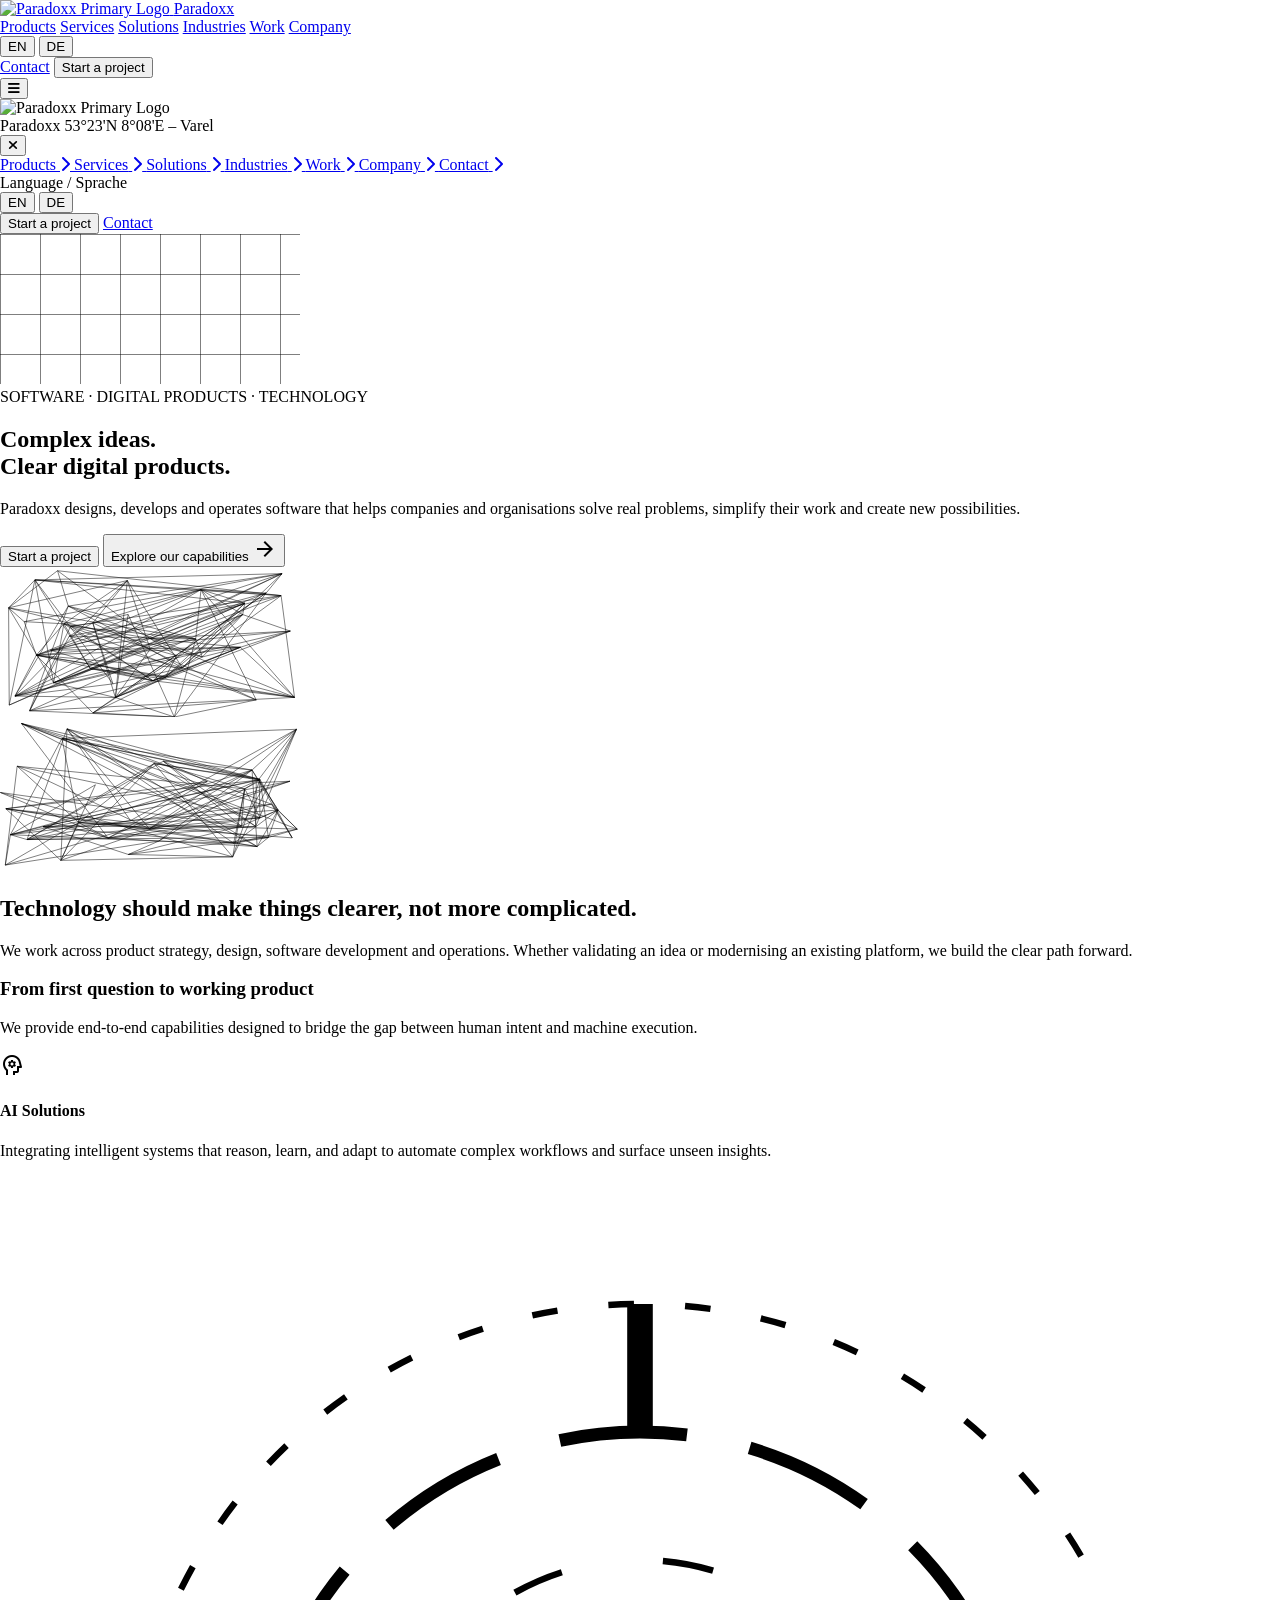
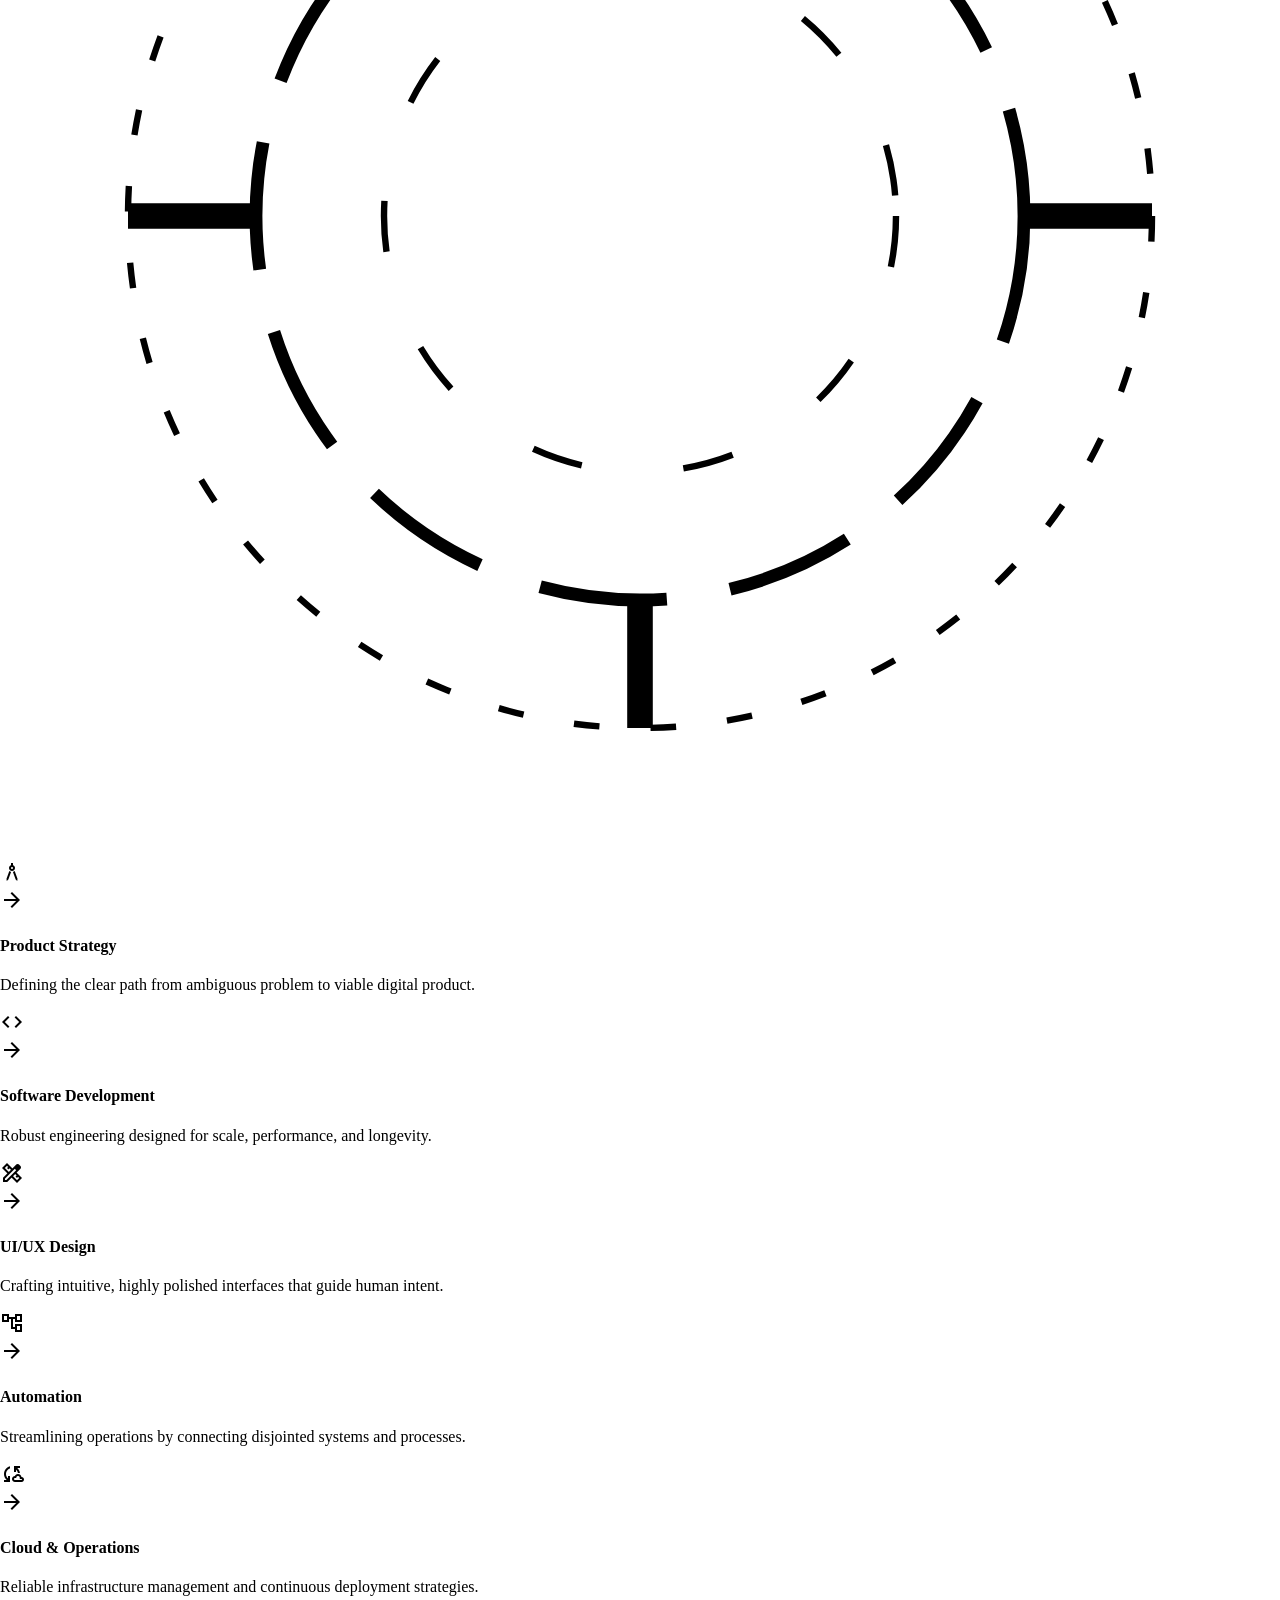
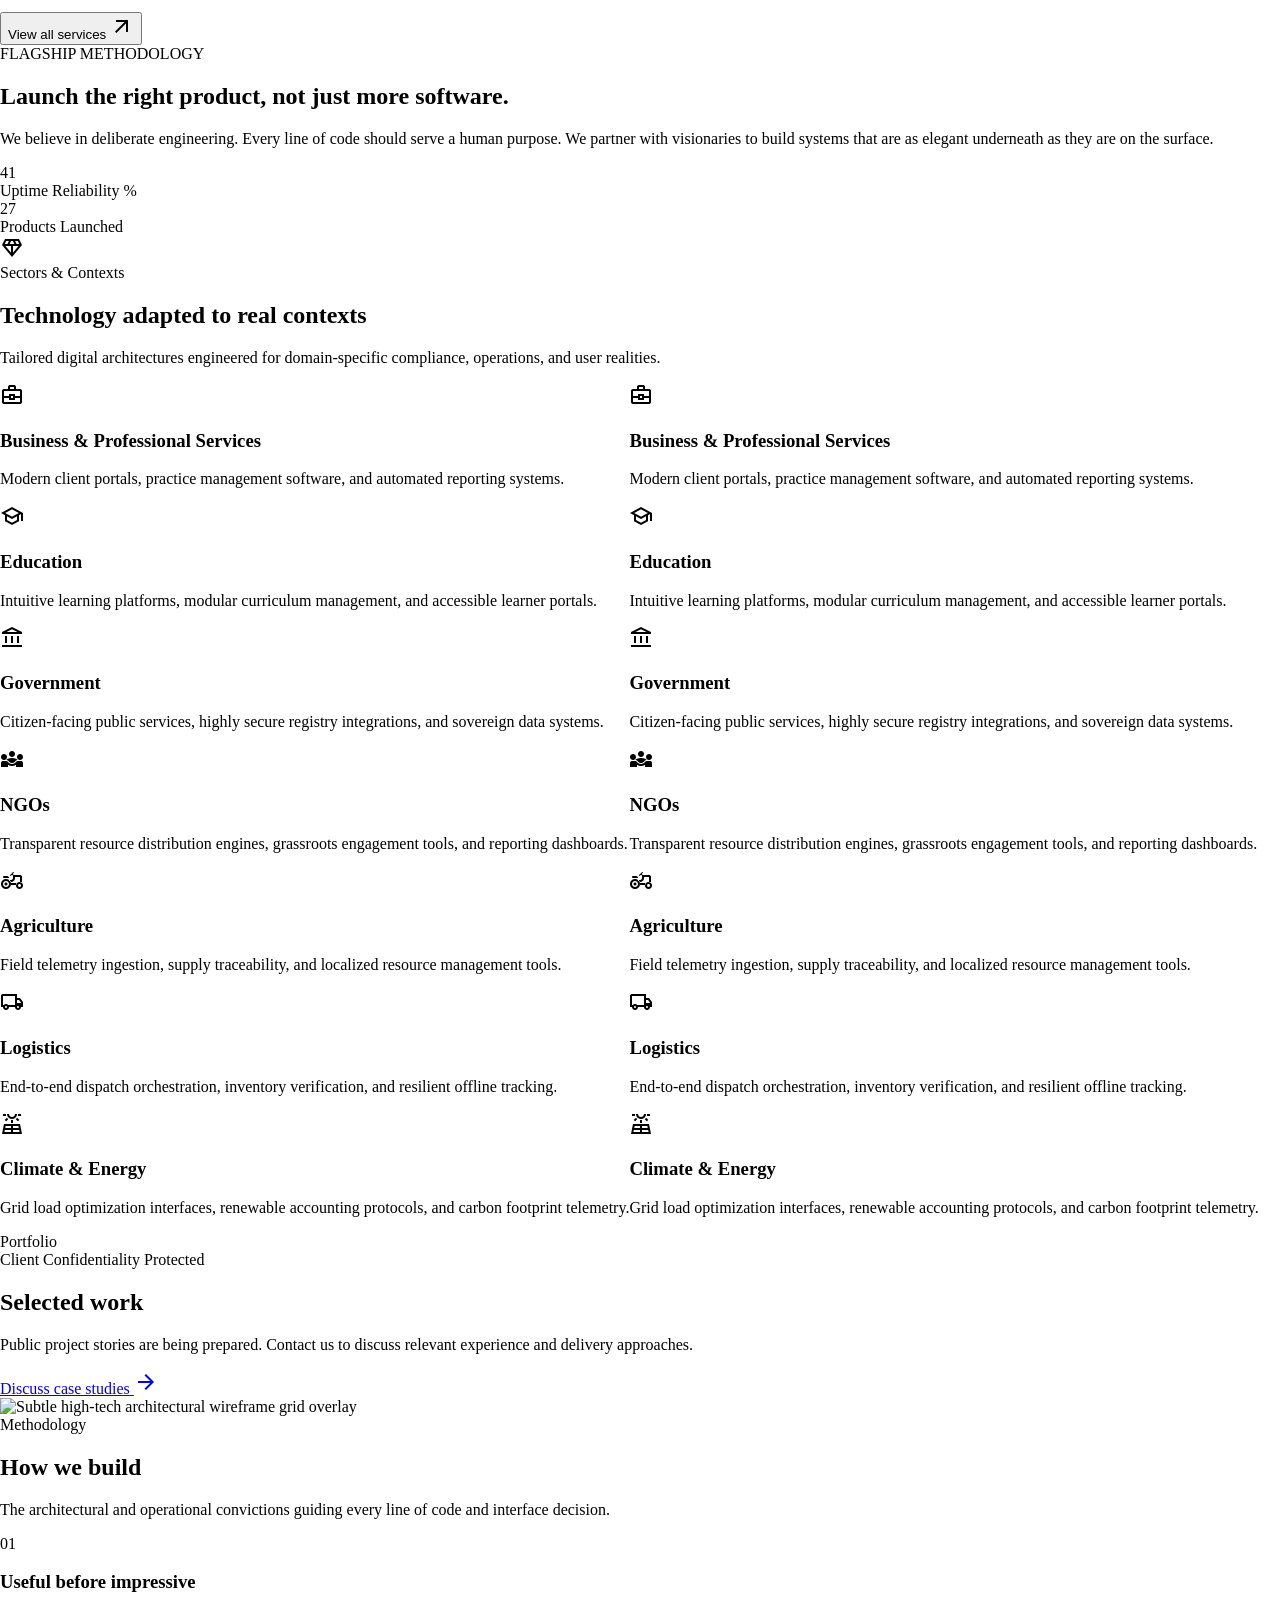
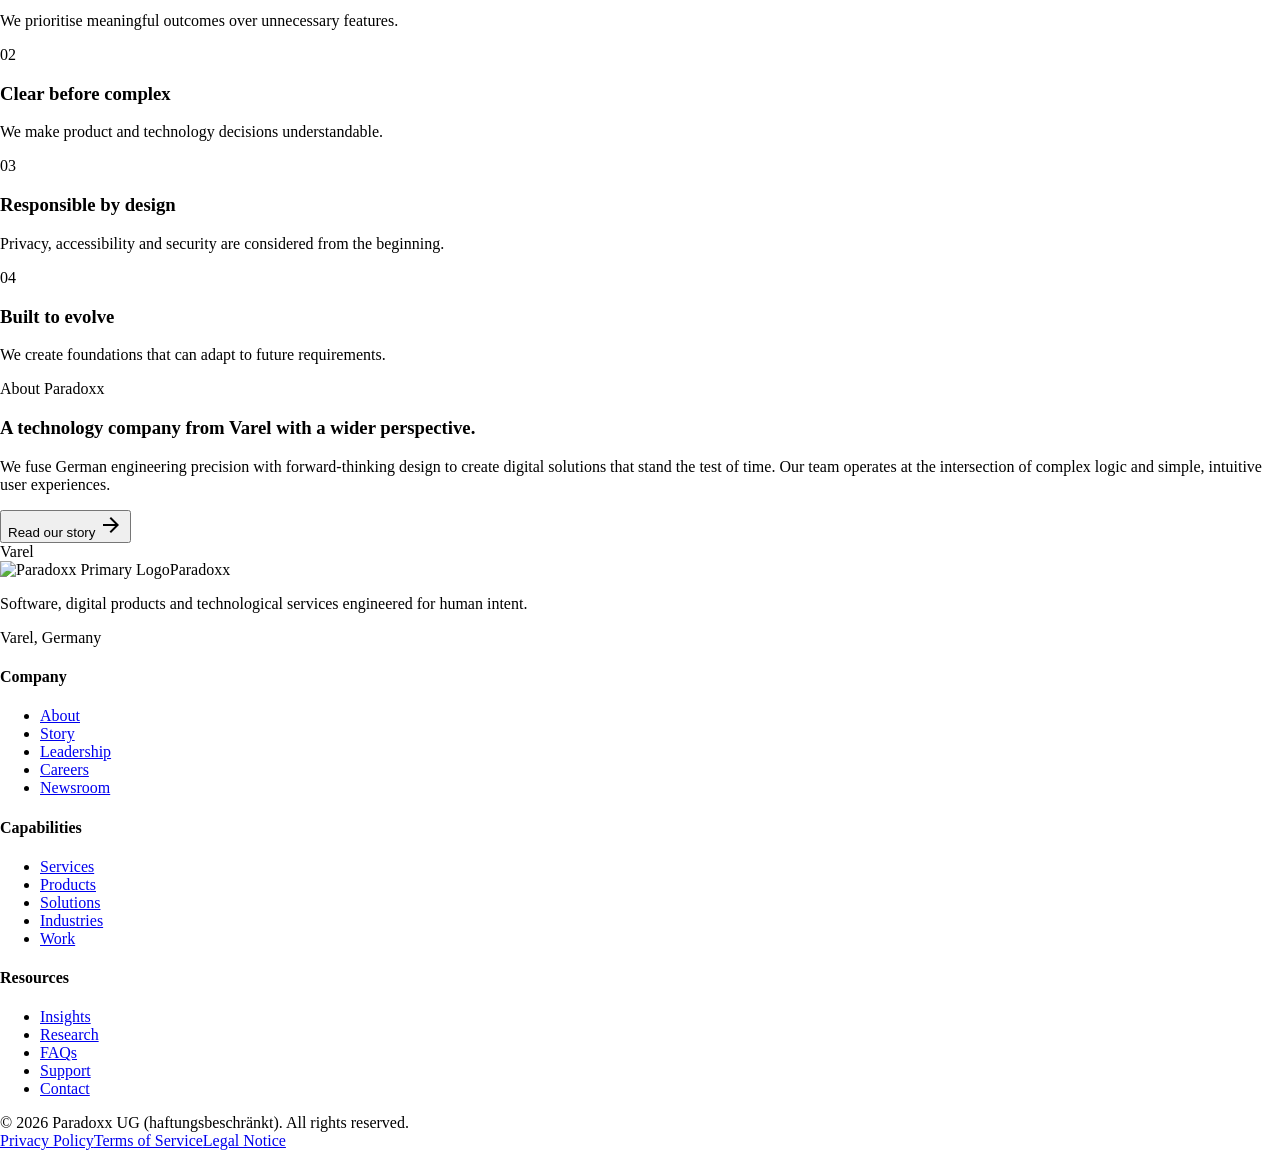
==== commit 6ec5a04f: "Refactor footer and navigation links across multiple HTML files to improve structure and accessibili" ====
--- a/index.html
+++ b/index.html
@@ -262,12 +262,13 @@
           <a
             class="inline-flex items-center justify-center border border-outline-variant hover:border-primary text-on-surface hover:text-primary px-md py-xs rounded-lg text-body-md font-body-md transition-all"
             data-i18n="nav_contact"
-            href="#"
+            href="contact.html "
             >Contact</a
           >
           <button
             class="bg-secondary text-on-secondary px-md py-xs rounded-lg text-body-md font-body-md hover:shadow-lg transition-all"
             data-i18n="btn_start_project"
+            href="contact.html "
           >
             Start a project
           </button>
@@ -432,7 +433,7 @@
             <a
               class="mobile-nav-link w-full border border-outline-variant hover:border-primary text-on-surface hover:text-primary px-md py-sm rounded-lg font-body-md text-center transition-all"
               data-i18n="nav_contact"
-              href="#"
+              href="contact.html "
             >
               Contact
             </a>
@@ -3610,6 +3611,7 @@
                     and simple, intuitive user experiences.
                   </p>
                   <button
+                    onclick="window.location.href = 'aboutus.html'"
                     class="bg-primary text-on-primary hover:bg-inverse-surface px-md py-sm rounded-lg font-body-md transition-colors flex items-center gap-xs"
                   >
                     <span class="" data-i18n="about_cta">Read our story</span>
@@ -3634,7 +3636,7 @@
                     class="absolute bottom-md left-md bg-surface/90 backdrop-blur-sm px-sm py-unit rounded-md font-label-mono text-label-mono text-on-surface shadow-sm"
                     data-i18n="about_coords"
                   >
-                    53°23'N 8°08'E – Varel
+                    Varel
                   </div>
                 </div>
               </div>
@@ -3647,7 +3649,7 @@
     <footer
       class="w-full bg-surface-container-lowest py-xl shadow-[0_-4px_20px_rgba(17,19,24,0.02)]"
     >
-      <div class="max-w-container-max mx-auto px-md">
+      <div class="max-w-container-max mx-auto px-4 sm:px-md">
         <div
           class="grid grid-cols-1 md:grid-cols-2 lg:grid-cols-5 gap-lg mb-xl"
         >
@@ -3657,8 +3659,7 @@
                 alt="Paradoxx Primary Logo"
                 class="h-6 w-auto object-contain"
                 src="https://lh3.googleusercontent.com/aida-public/[base64]"
-              />
-              <span class="font-headline-md text-headline-md text-primary"
+              /><span class="font-headline-md text-headline-md text-primary"
                 >Paradoxx</span
               >
             </div>
@@ -3688,41 +3689,41 @@
             >
               <li class="">
                 <a
-                  class="hover:text-secondary transition-colors"
+                  class="hover:text-secondary"
                   data-i18n="ft_company_about"
-                  href="#"
+                  href="about.html"
                   >About</a
                 >
               </li>
               <li class="">
                 <a
-                  class="hover:text-secondary transition-colors"
+                  class="hover:text-secondary"
                   data-i18n="ft_company_story"
-                  href="#"
+                  href="about.html"
                   >Story</a
                 >
               </li>
               <li class="">
                 <a
-                  class="hover:text-secondary transition-colors"
+                  class="hover:text-secondary"
                   data-i18n="ft_company_lead"
-                  href="#"
+                  href="careers.html"
                   >Leadership</a
                 >
               </li>
               <li class="">
                 <a
-                  class="hover:text-secondary transition-colors"
+                  class="hover:text-secondary"
                   data-i18n="ft_company_careers"
-                  href="#"
+                  href="careers.html"
                   >Careers</a
                 >
               </li>
               <li class="">
                 <a
-                  class="hover:text-secondary transition-colors"
+                  class="hover:text-secondary"
                   data-i18n="ft_company_news"
-                  href="#"
+                  href="index.html"
                   >Newsroom</a
                 >
               </li>
@@ -3740,41 +3741,38 @@
             >
               <li class="">
                 <a
-                  class="hover:text-secondary transition-colors"
+                  class="hover:text-secondary"
                   data-i18n="ft_cap_services"
-                  href="#"
+                  href="services.html"
                   >Services</a
                 >
               </li>
               <li class="">
                 <a
-                  class="hover:text-secondary transition-colors"
+                  class="hover:text-secondary"
                   data-i18n="ft_cap_products"
-                  href="#"
+                  href="company.html"
                   >Products</a
                 >
               </li>
               <li class="">
                 <a
-                  class="hover:text-secondary transition-colors"
+                  class="hover:text-secondary"
                   data-i18n="ft_cap_solutions"
-                  href="#"
+                  href="solutions.html"
                   >Solutions</a
                 >
               </li>
               <li class="">
                 <a
-                  class="hover:text-secondary transition-colors"
+                  class="hover:text-secondary"
                   data-i18n="ft_cap_industries"
-                  href="#"
+                  href="industries.html"
                   >Industries</a
                 >
               </li>
               <li class="">
-                <a
-                  class="hover:text-secondary transition-colors"
-                  data-i18n="ft_cap_work"
-                  href="#"
+                <a class="hover:text-secondary" data-i18n="ft_cap_work" href="services.html"
                   >Work</a
                 >
               </li>
@@ -3784,6 +3782,7 @@
             <h4
               class="font-headline-md text-body-md text-on-surface mb-md"
               data-i18n="ft_res_title"
+              href="index.html"
             >
               Resources
             </h4>
@@ -3792,41 +3791,38 @@
             >
               <li class="">
                 <a
-                  class="hover:text-secondary transition-colors"
+                  class="hover:text-secondary"
                   data-i18n="ft_res_insights"
-                  href="#"
+                  href="index.html"
                   >Insights</a
                 >
               </li>
               <li class="">
                 <a
-                  class="hover:text-secondary transition-colors"
+                  class="hover:text-secondary"
                   data-i18n="ft_res_research"
-                  href="#"
+                  href="index.html"
                   >Research</a
                 >
               </li>
               <li class="">
-                <a
-                  class="hover:text-secondary transition-colors"
-                  data-i18n="ft_res_faqs"
-                  href="#"
+                <a class="hover:text-secondary" data-i18n="ft_res_faqs" href="contact.html"
                   >FAQs</a
                 >
               </li>
               <li class="">
                 <a
-                  class="hover:text-secondary transition-colors"
+                  class="hover:text-secondary"
                   data-i18n="ft_res_support"
-                  href="#"
+                  href="Support.html"
                   >Support</a
                 >
               </li>
               <li class="">
                 <a
-                  class="hover:text-secondary transition-colors"
+                  class="hover:text-secondary"
                   data-i18n="ft_res_contact"
-                  href="#"
+                  href="Contact.html"
                   >Contact</a
                 >
               </li>
@@ -3836,30 +3832,20 @@
         <div
           class="border-t border-outline-variant pt-md flex flex-col md:flex-row justify-between items-center gap-md"
         >
-          <span class="text-caption font-caption text-on-surface-variant">
-            © <span class="current-year">2026</span> Paradoxx UG
-            (haftungsbeschränkt).
-            <span class="" data-i18n="footer_rights">All rights reserved.</span>
-          </span>
+          <span
+            class="text-caption font-caption text-on-surface-variant text-center md:text-left"
+            data-i18n="footer_copyright"
+            >© <span class="current-year">2026</span> Paradoxx UG
+            (haftungsbeschränkt). All rights reserved.</span
+          >
           <div
-            class="flex gap-md text-caption font-caption text-on-surface-variant"
+            class="flex flex-wrap justify-center gap-md text-caption font-caption text-on-surface-variant"
           >
-            <a
-              class="hover:text-secondary transition-colors"
-              data-i18n="footer_privacy"
-              href="#"
+            <a class="hover:text-secondary" data-i18n="footer_privacy" href="PrivacyPolicy.html"
               >Privacy Policy</a
-            >
-            <a
-              class="hover:text-secondary transition-colors"
-              data-i18n="footer_terms"
-              href="#"
+            ><a class="hover:text-secondary" data-i18n="footer_terms" href="TermsOfService.html"
               >Terms of Service</a
-            >
-            <a
-              class="hover:text-secondary transition-colors"
-              data-i18n="footer_legal"
-              href="#"
+            ><a class="hover:text-secondary" data-i18n="footer_legal" href="LegalNotice.html"
               >Legal Notice</a
             >
           </div>
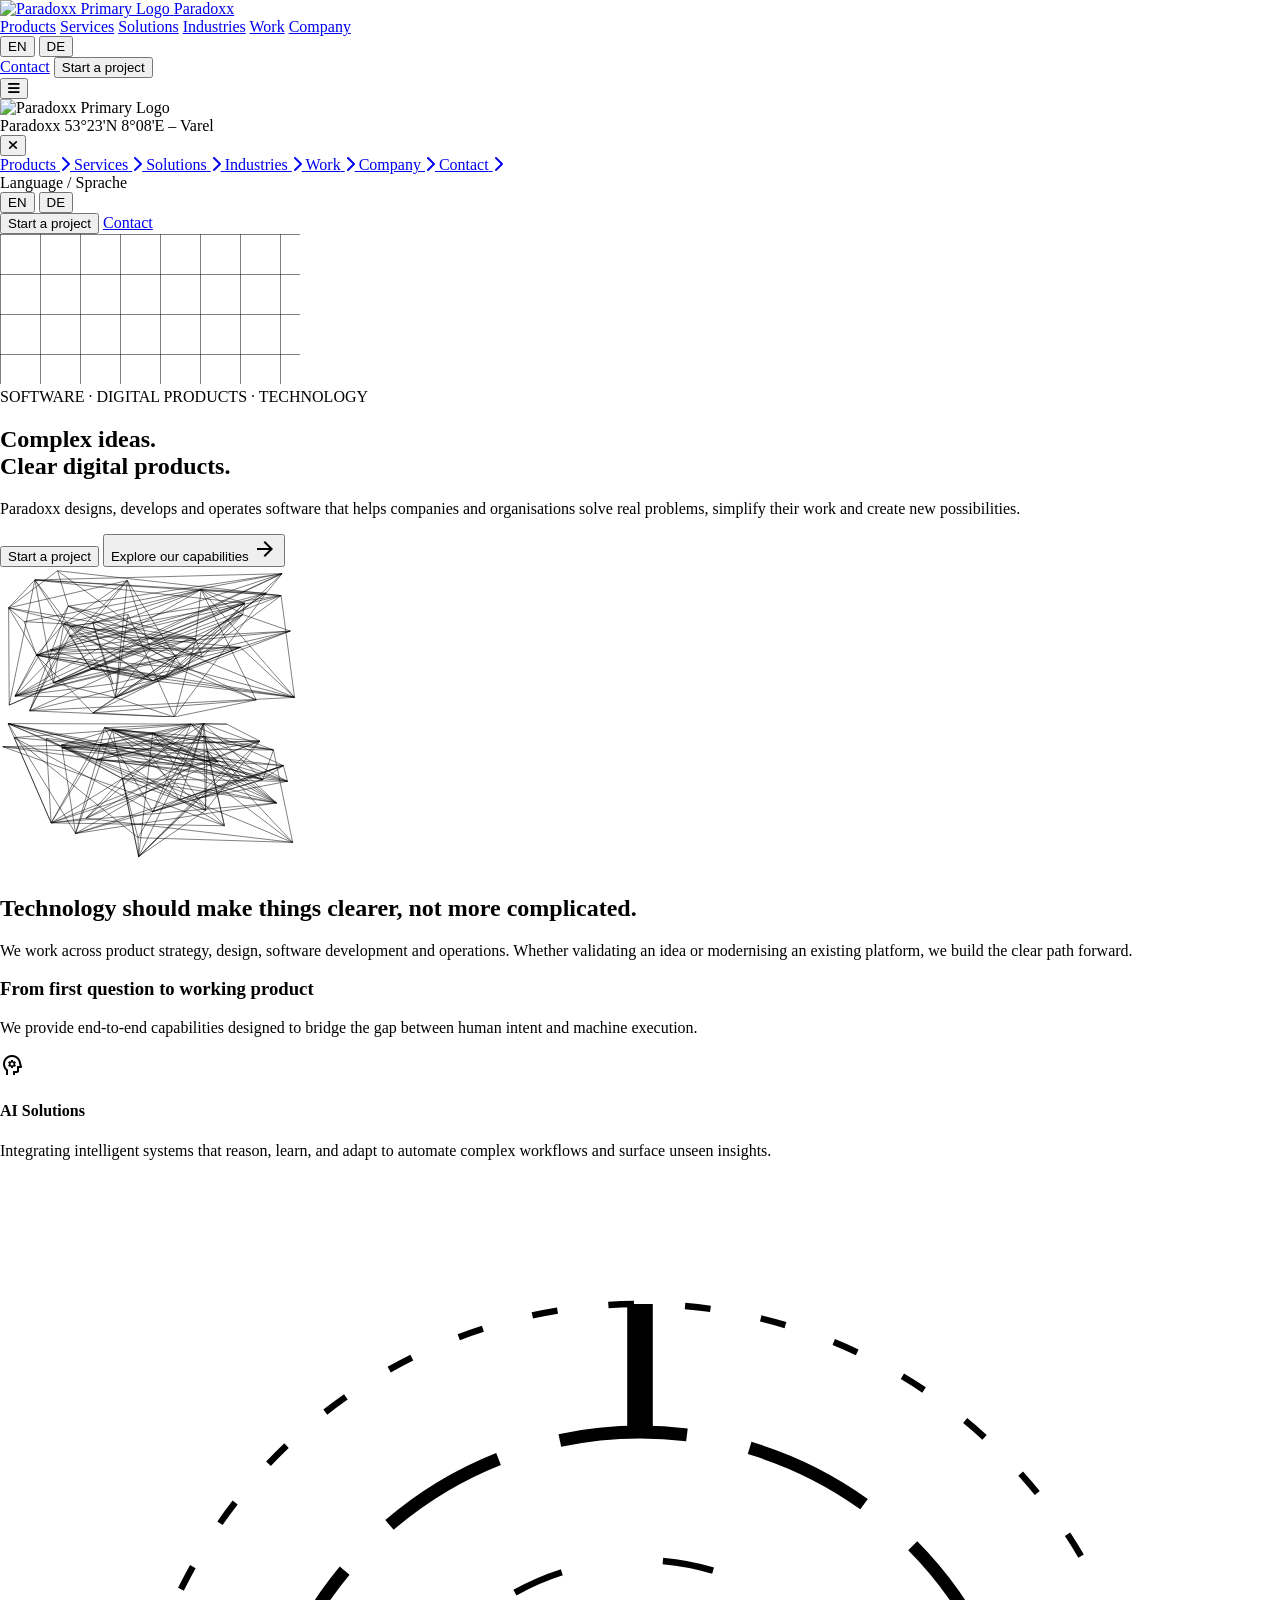
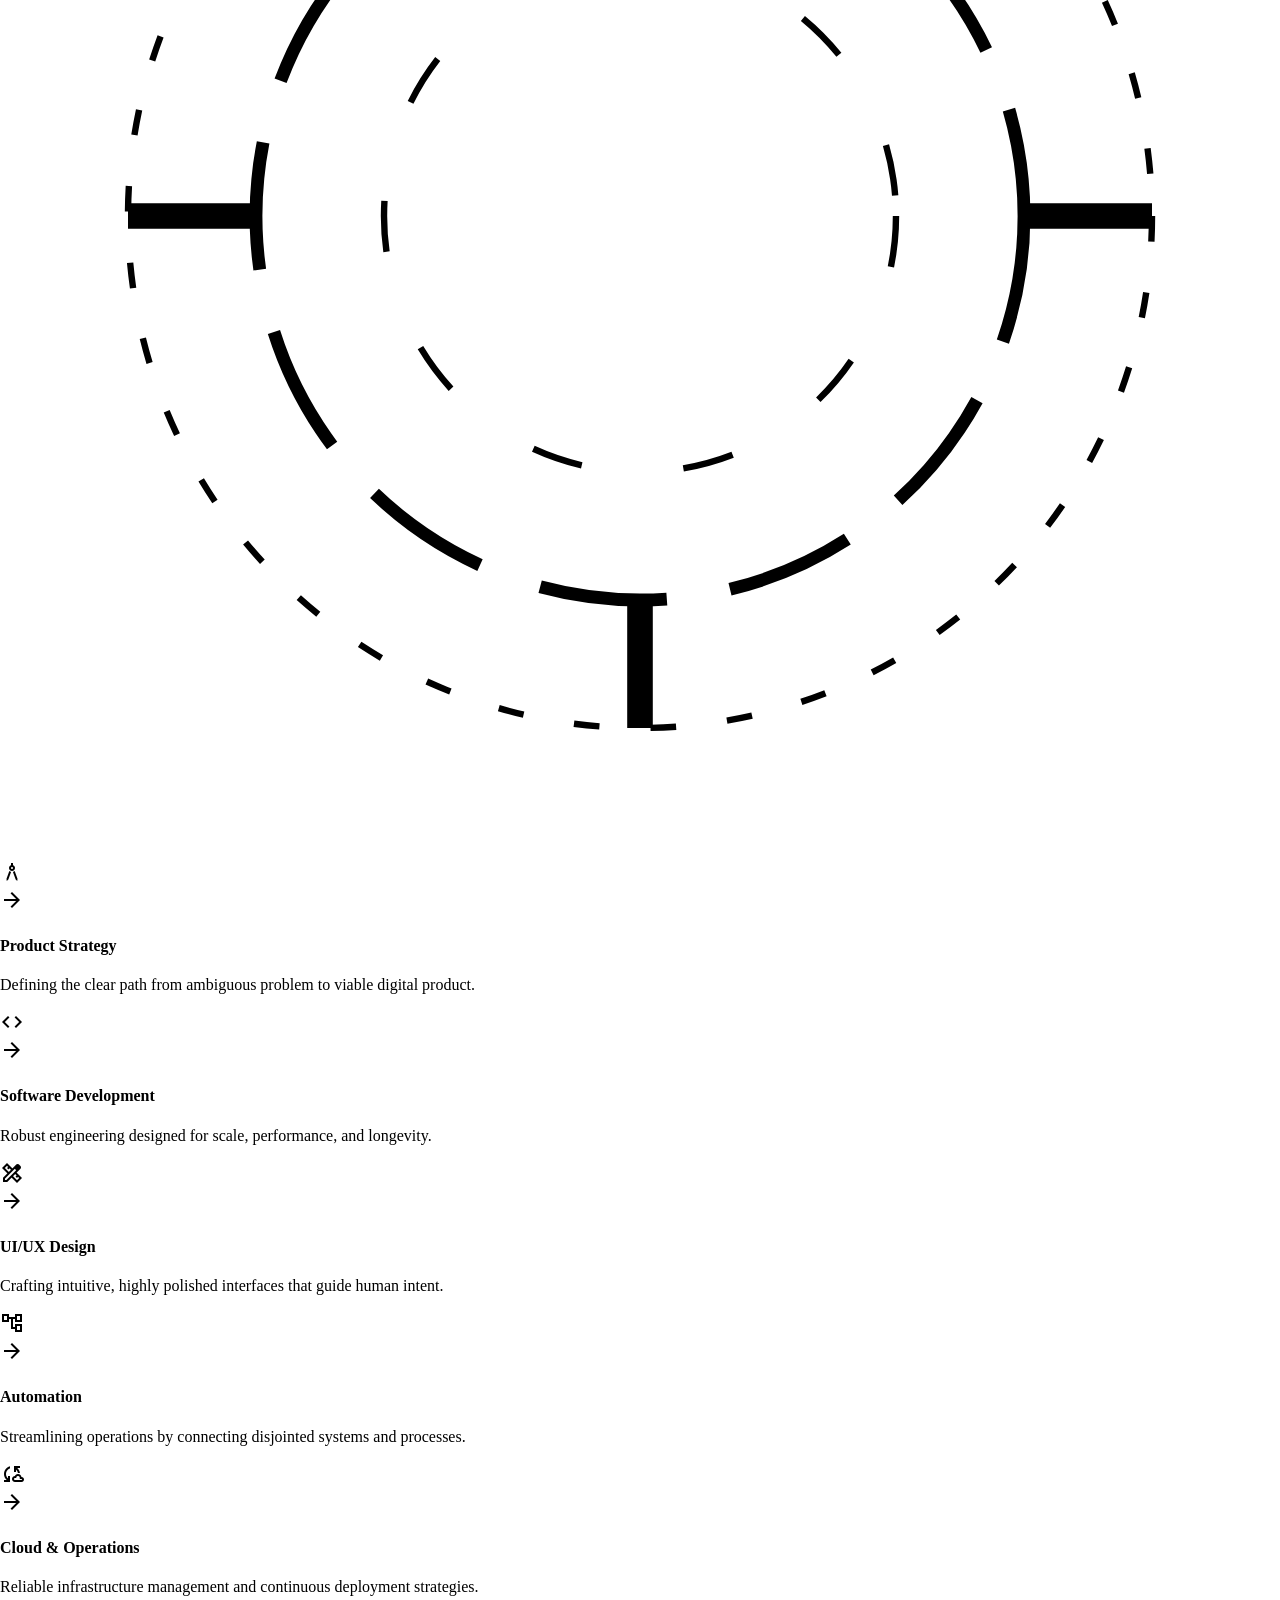
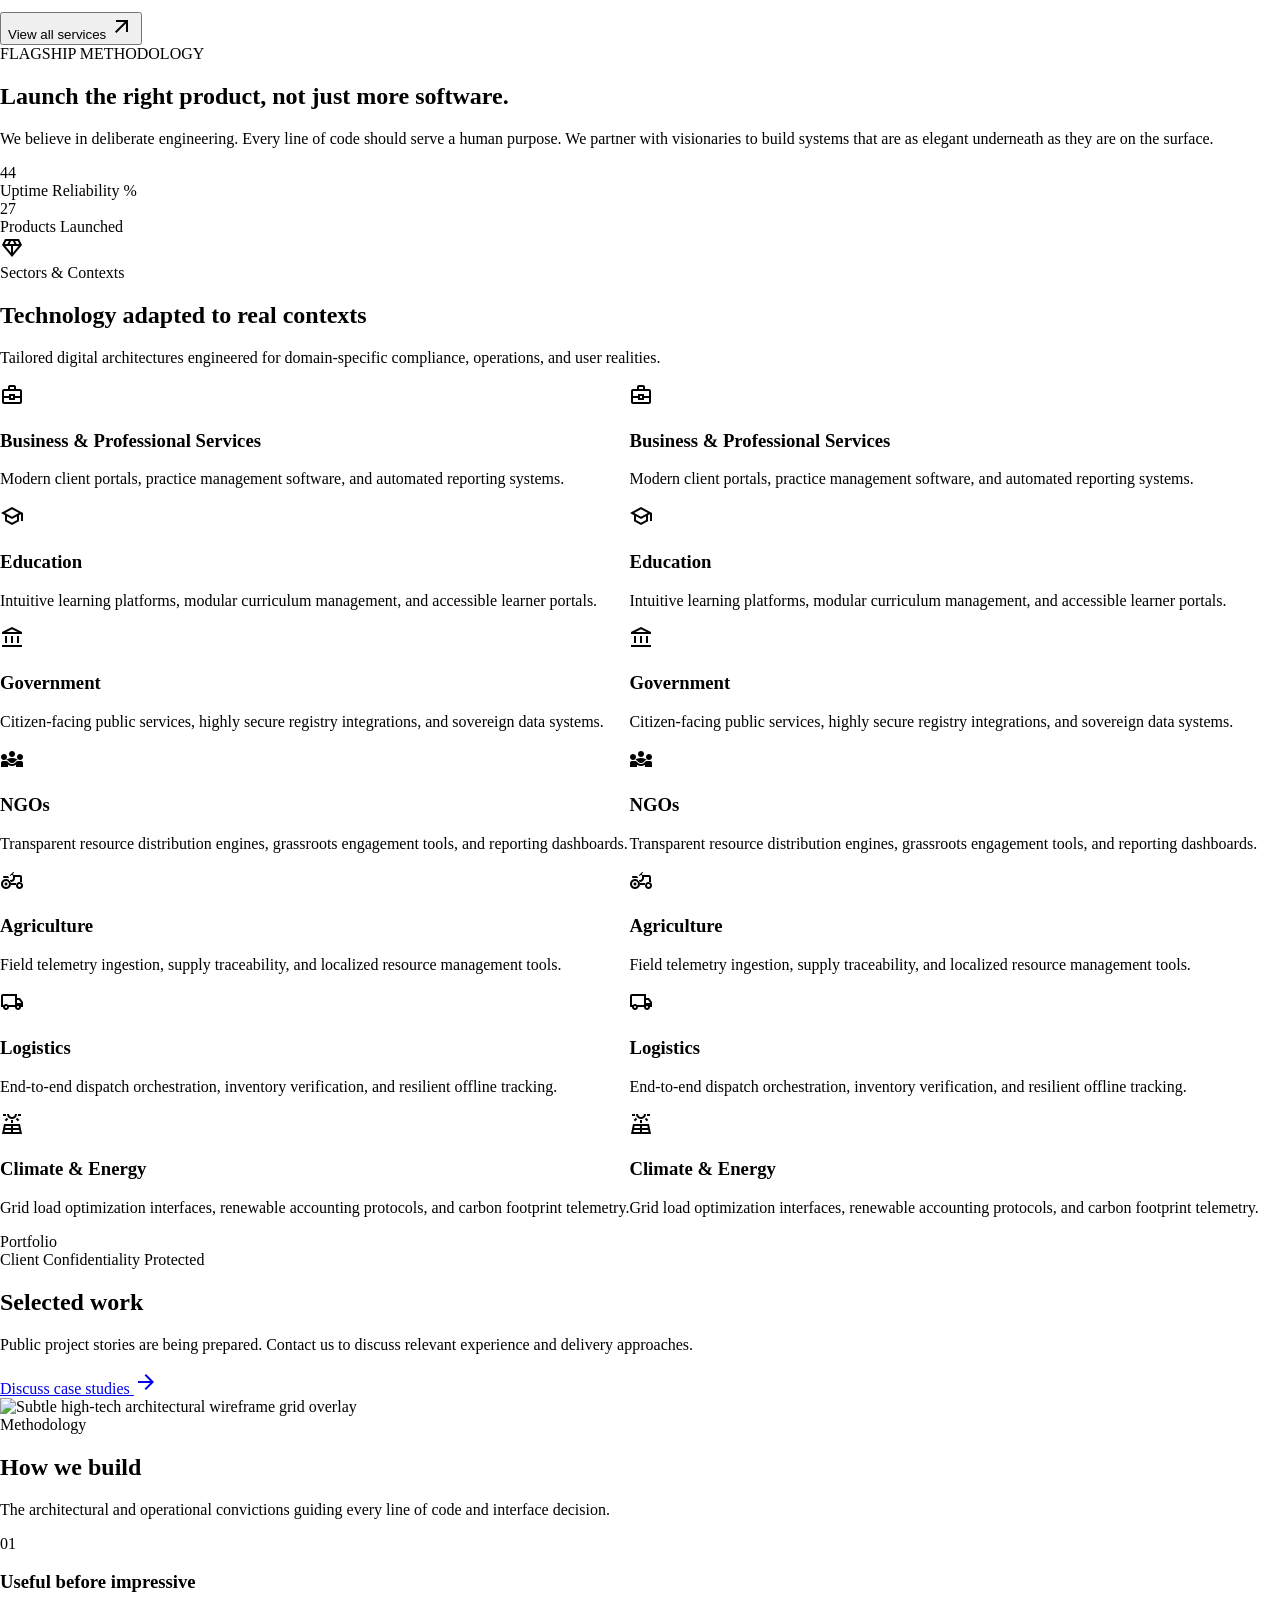
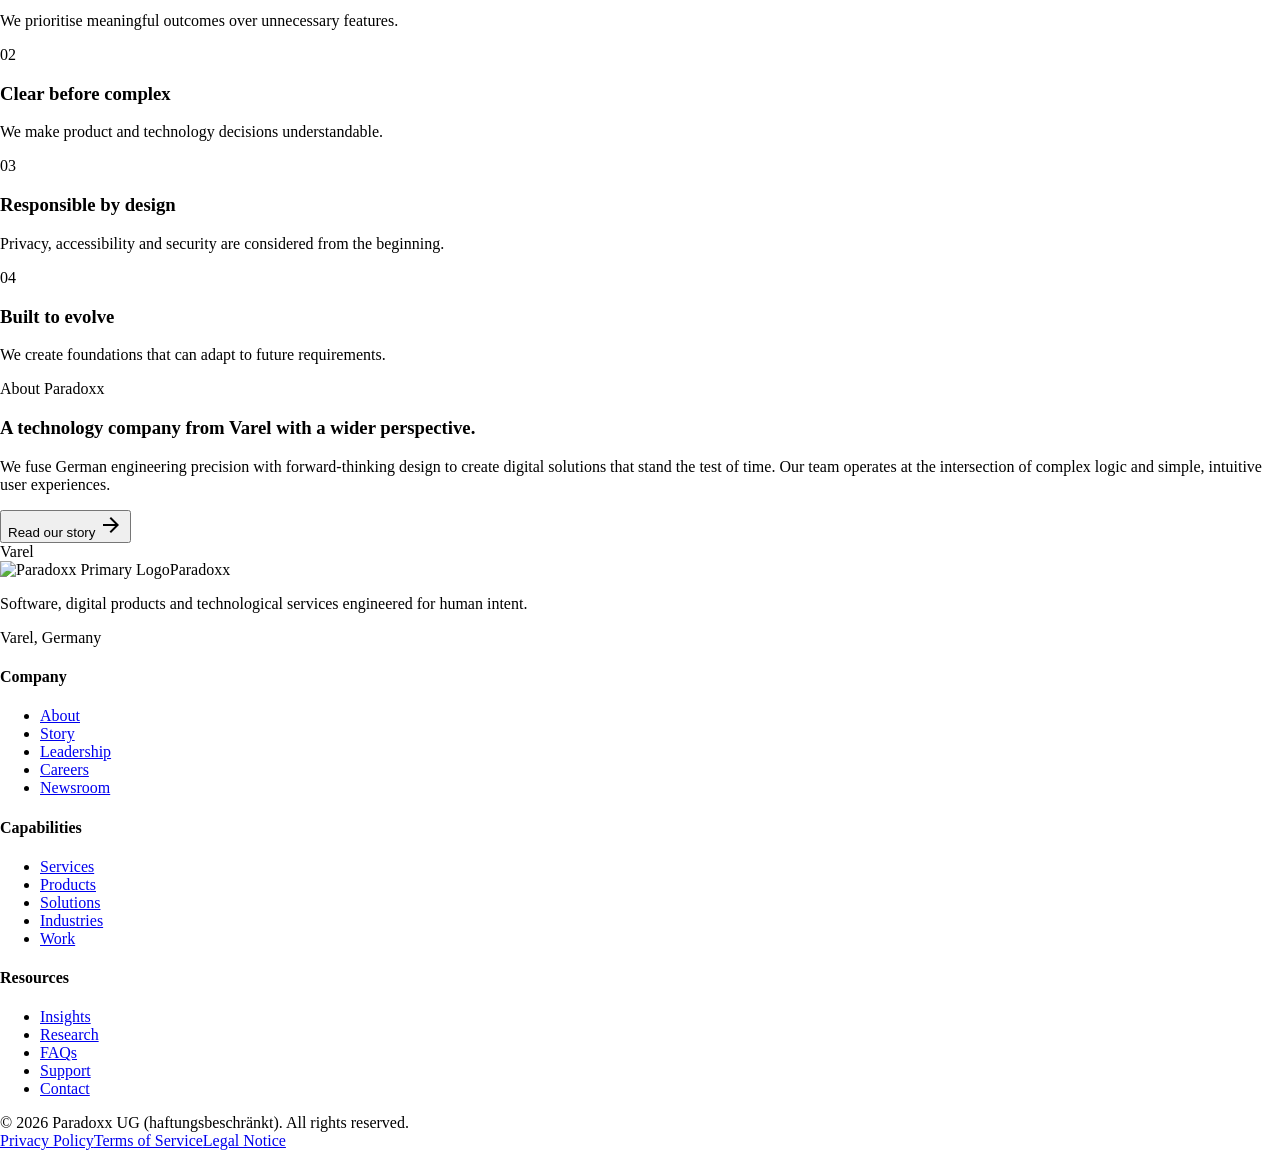
==== commit 72dac915: "Update navigation links across multiple HTML files to point to correct pages" ====
--- a/index.html
+++ b/index.html
@@ -205,37 +205,37 @@
           <a
             class="text-body-md font-body-md text-on-surface-variant hover:text-secondary transition-colors"
             data-i18n="nav_products"
-            href="#"
+            href="industry.html"
             >Products</a
           >
           <a
             class="text-body-md font-body-md text-on-surface-variant hover:text-secondary transition-colors"
             data-i18n="nav_services"
-            href="#"
+            href="services.html"
             >Services</a
           >
           <a
             class="text-body-md font-body-md text-on-surface-variant hover:text-secondary transition-colors"
             data-i18n="nav_solutions"
-            href="#"
+            href="solutions.html"
             >Solutions</a
           >
           <a
             class="text-body-md font-body-md text-on-surface-variant hover:text-secondary transition-colors"
             data-i18n="nav_industries"
-            href="#"
+            href="industry.html"
             >Industries</a
           >
           <a
             class="text-body-md font-body-md text-on-surface-variant hover:text-secondary transition-colors"
             data-i18n="nav_work"
-            href="#"
+            href="work.html"
             >Work</a
           >
           <a
             class="text-body-md font-body-md text-on-surface-variant hover:text-secondary transition-colors"
             data-i18n="nav_company"
-            href="#"
+            href="company.html"
             >Company</a
           >
         </nav>
@@ -3772,7 +3772,10 @@
                 >
               </li>
               <li class="">
-                <a class="hover:text-secondary" data-i18n="ft_cap_work" href="services.html"
+                <a
+                  class="hover:text-secondary"
+                  data-i18n="ft_cap_work"
+                  href="services.html"
                   >Work</a
                 >
               </li>
@@ -3806,7 +3809,10 @@
                 >
               </li>
               <li class="">
-                <a class="hover:text-secondary" data-i18n="ft_res_faqs" href="contact.html"
+                <a
+                  class="hover:text-secondary"
+                  data-i18n="ft_res_faqs"
+                  href="contact.html"
                   >FAQs</a
                 >
               </li>
@@ -3841,11 +3847,20 @@
           <div
             class="flex flex-wrap justify-center gap-md text-caption font-caption text-on-surface-variant"
           >
-            <a class="hover:text-secondary" data-i18n="footer_privacy" href="PrivacyPolicy.html"
+            <a
+              class="hover:text-secondary"
+              data-i18n="footer_privacy"
+              href="PrivacyPolicy.html"
               >Privacy Policy</a
-            ><a class="hover:text-secondary" data-i18n="footer_terms" href="TermsOfService.html"
+            ><a
+              class="hover:text-secondary"
+              data-i18n="footer_terms"
+              href="TermsOfService.html"
               >Terms of Service</a
-            ><a class="hover:text-secondary" data-i18n="footer_legal" href="LegalNotice.html"
+            ><a
+              class="hover:text-secondary"
+              data-i18n="footer_legal"
+              href="LegalNotice.html"
               >Legal Notice</a
             >
           </div>
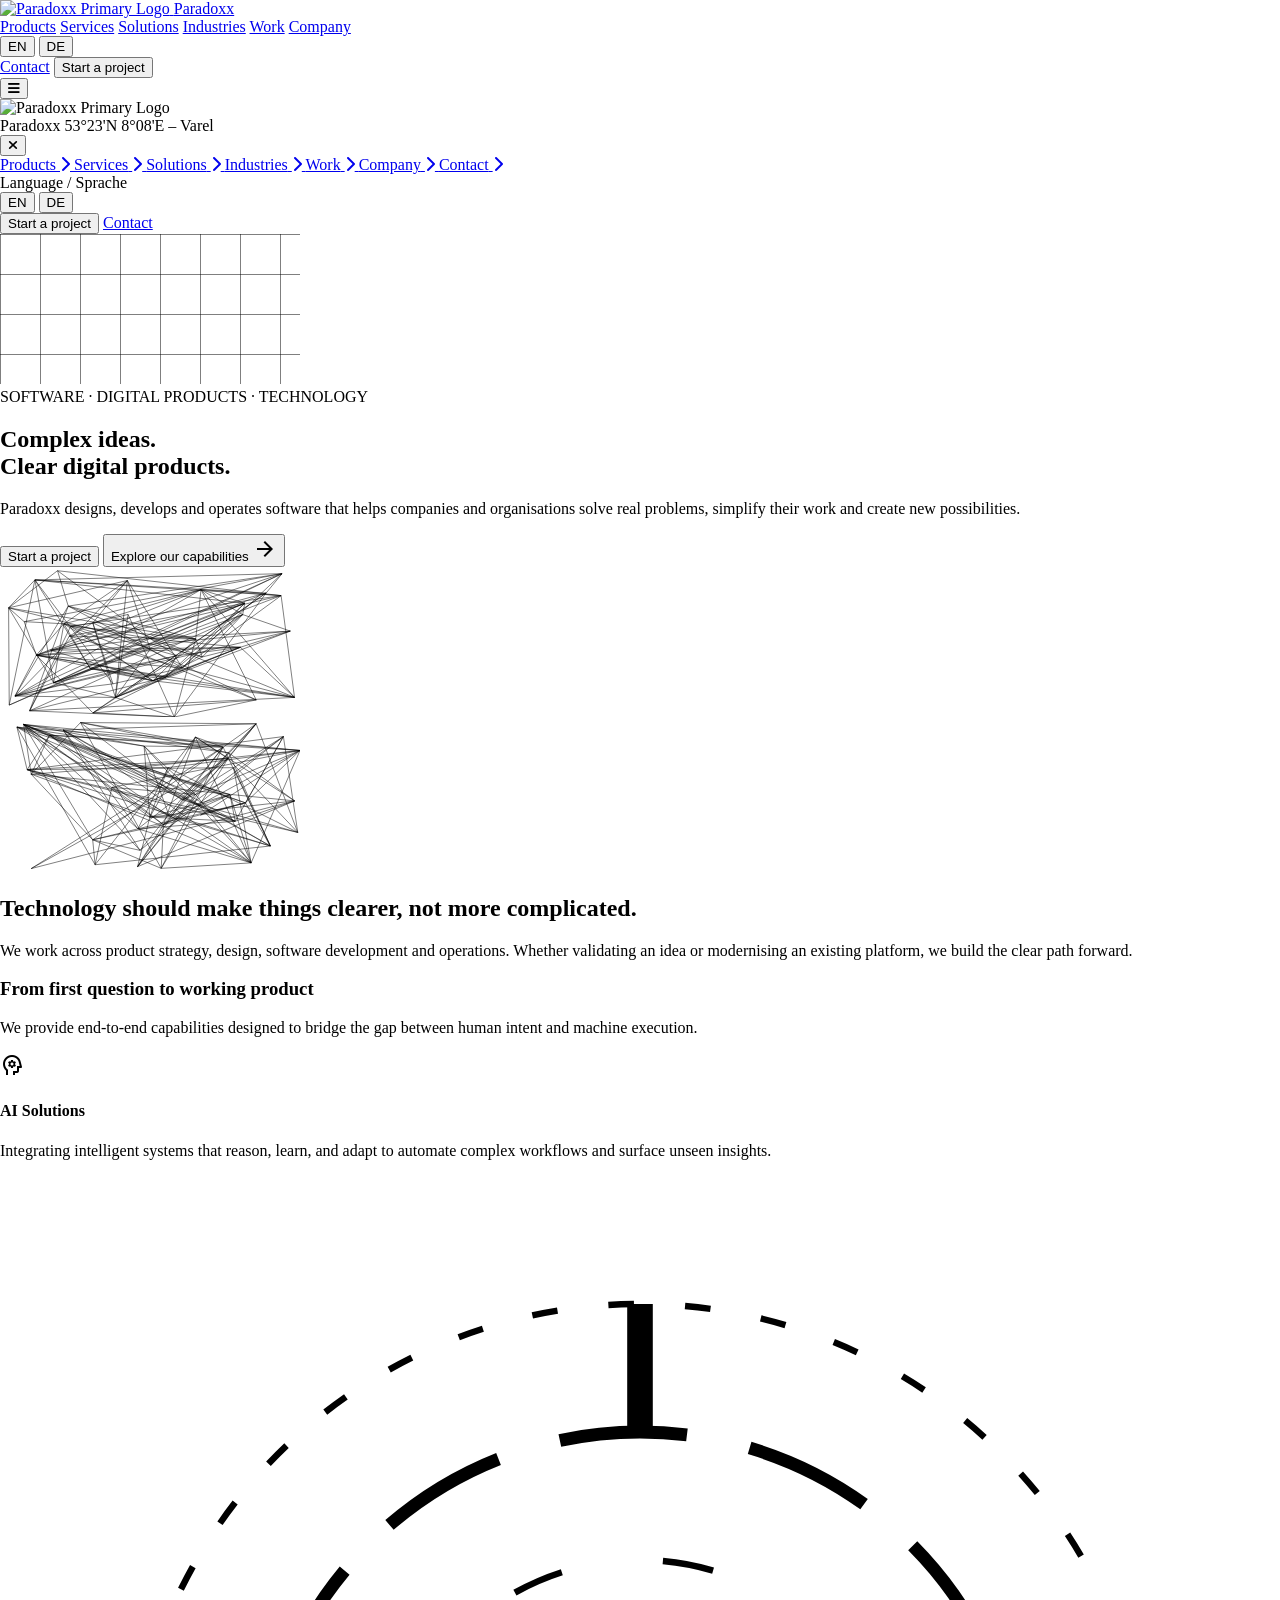
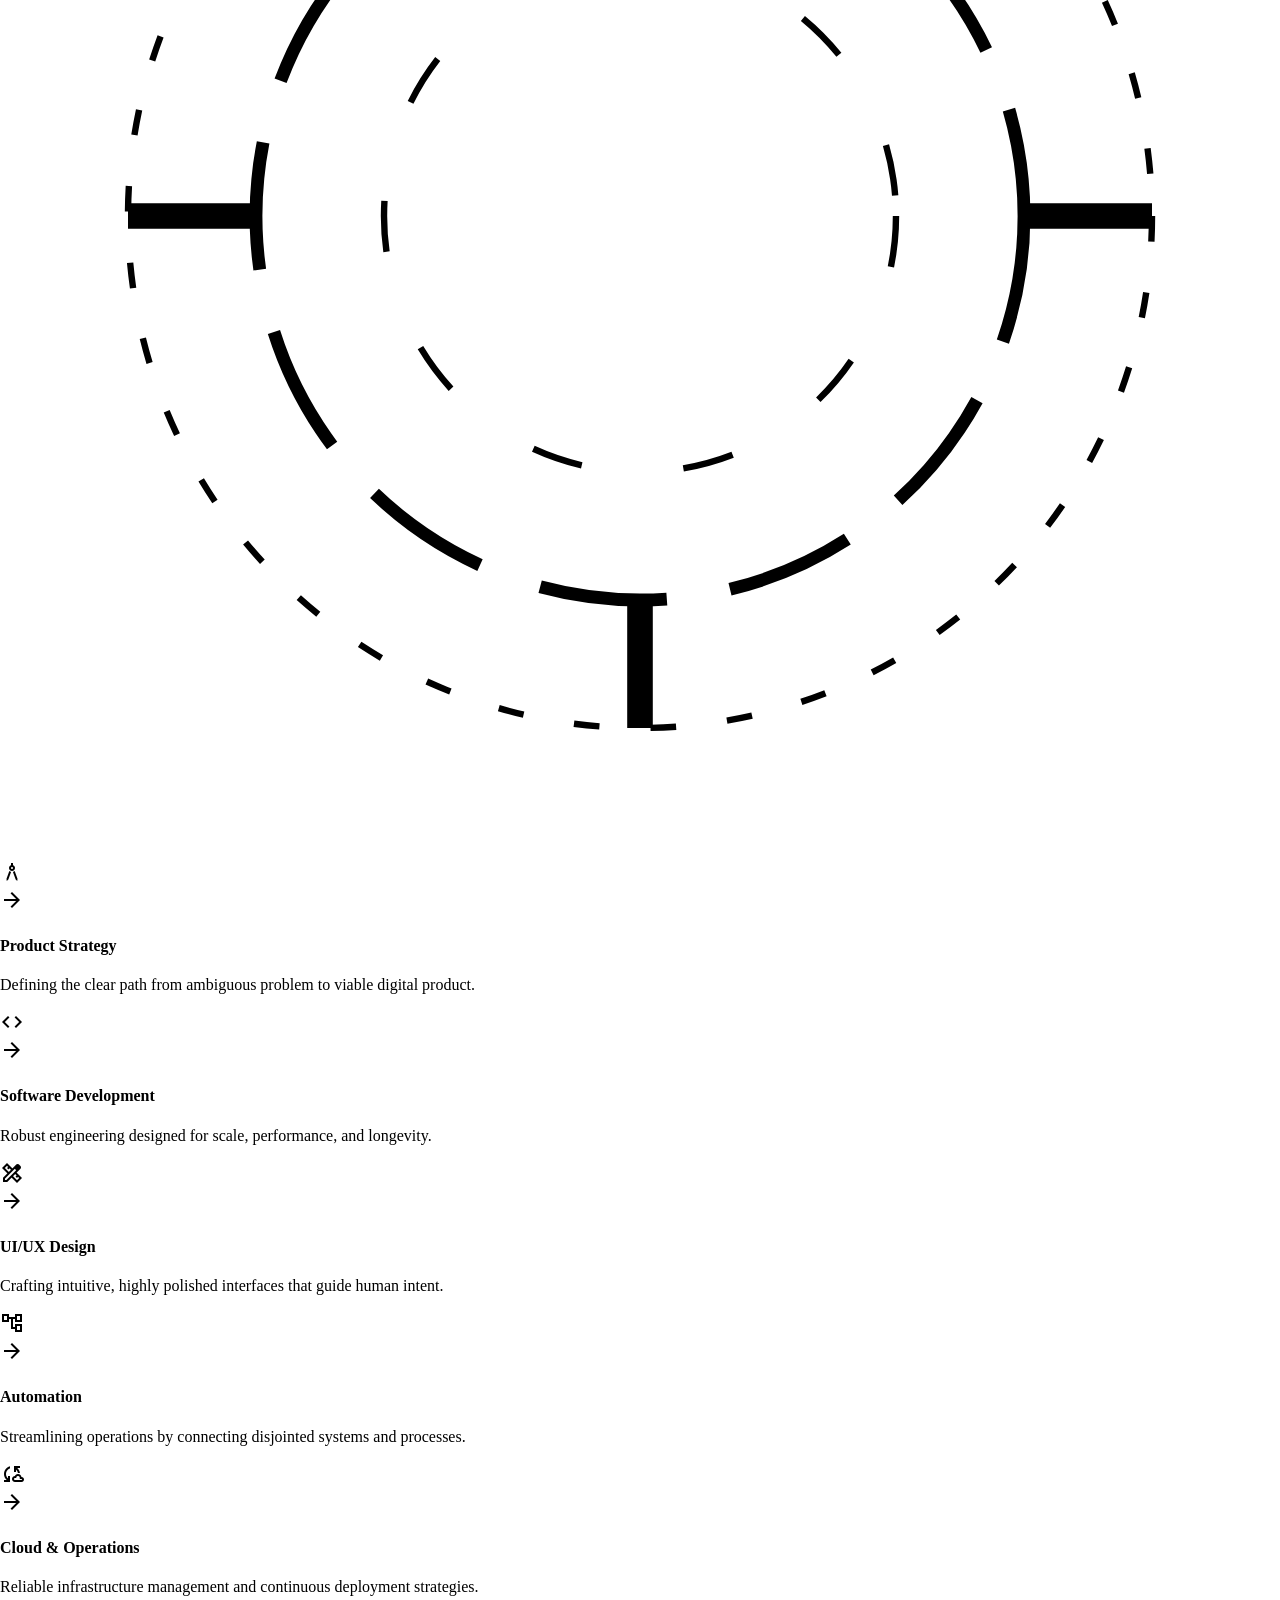
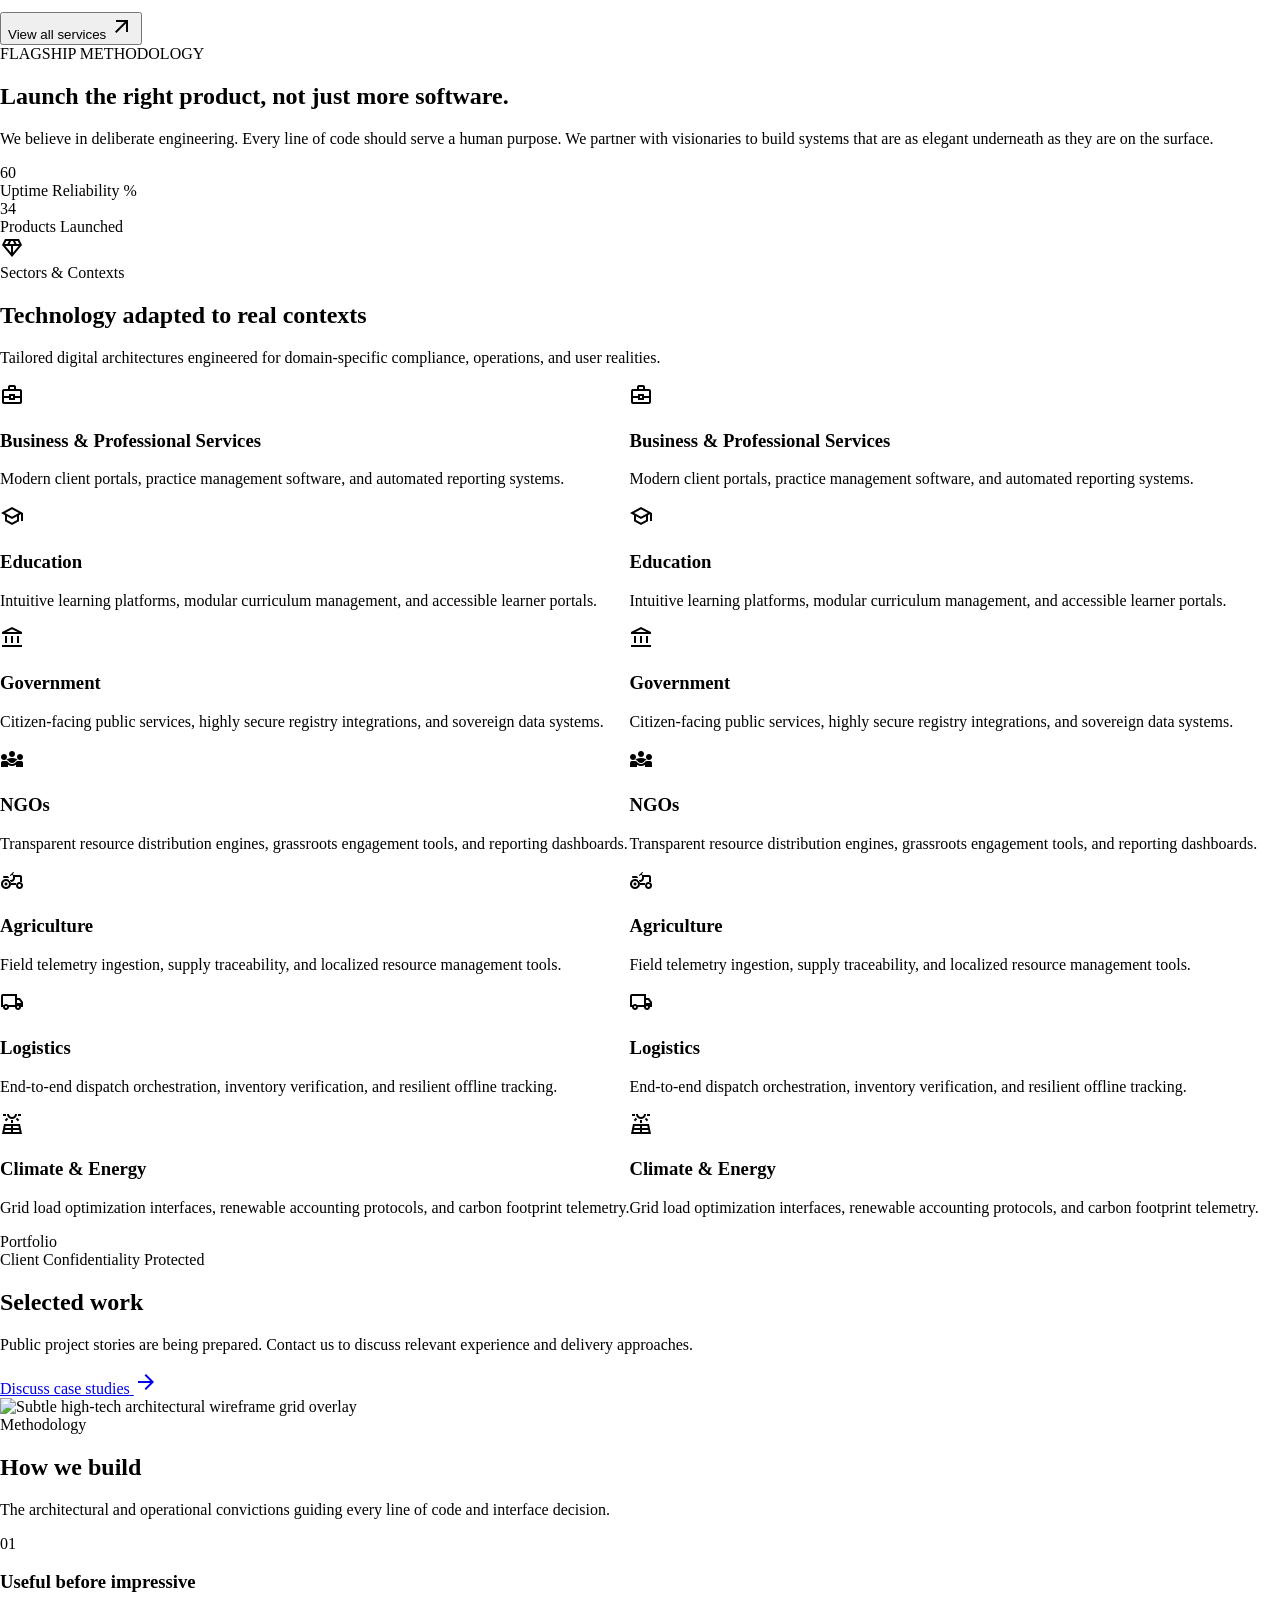
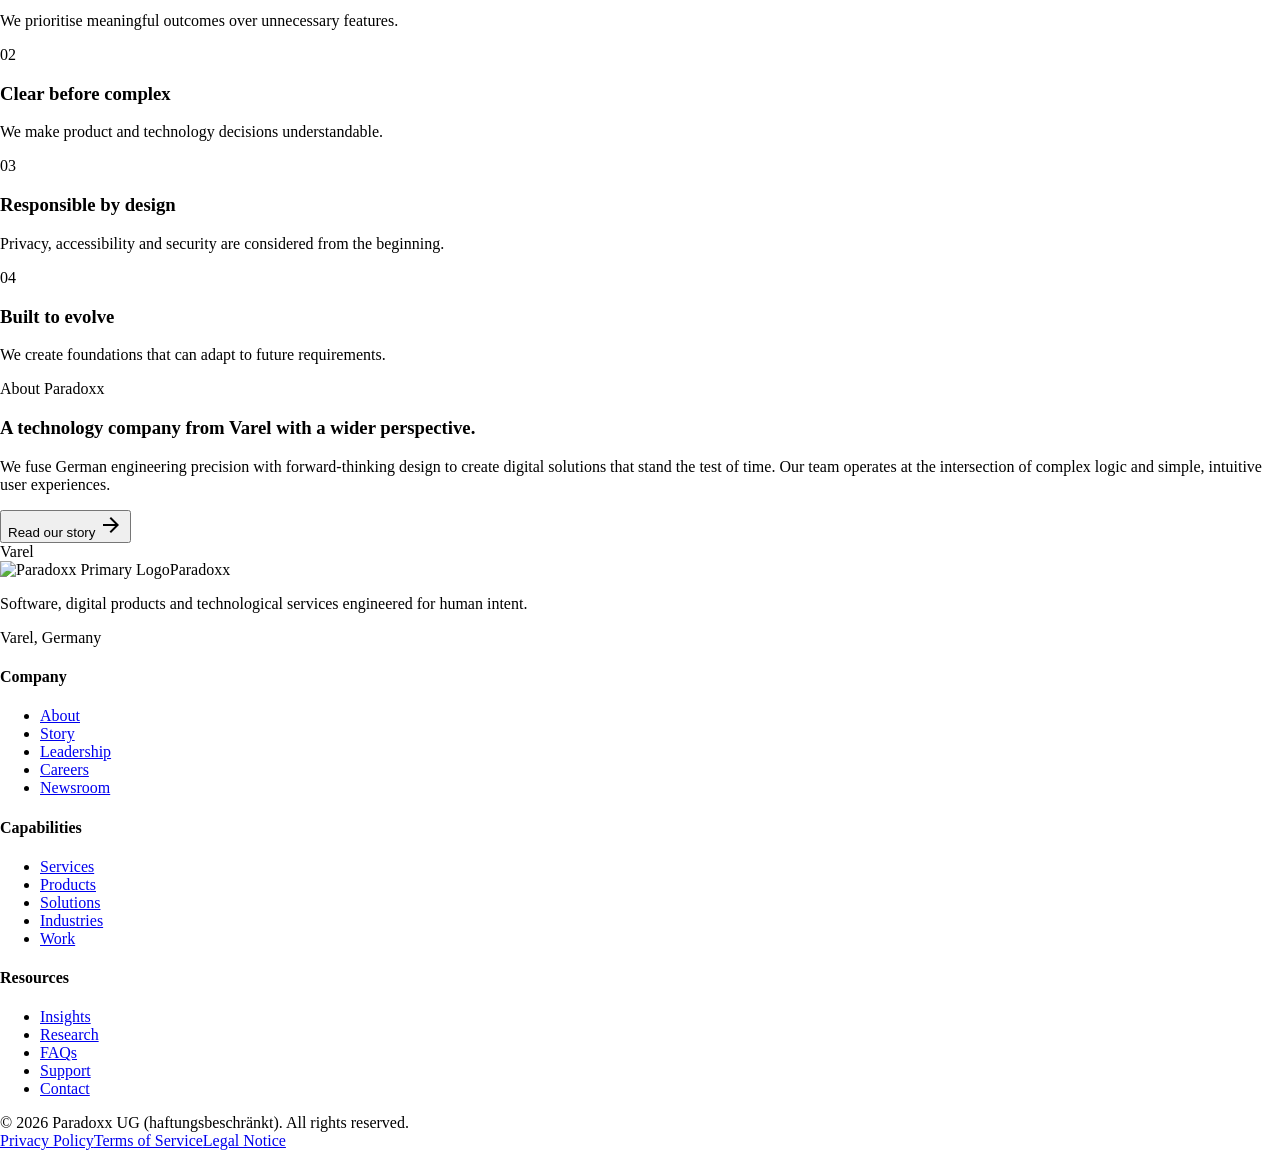
==== commit d55d0d71: "Add Terms of Service page and update legal links across the site - Created a new Terms of Service pa" ====
--- a/index.html
+++ b/index.html
@@ -3847,20 +3847,11 @@
           <div
             class="flex flex-wrap justify-center gap-md text-caption font-caption text-on-surface-variant"
           >
-            <a
-              class="hover:text-secondary"
-              data-i18n="footer_privacy"
-              href="PrivacyPolicy.html"
+            <a class="hover:text-secondary" data-i18n="footer_privacy" href="PrivacyPolicy.html"
               >Privacy Policy</a
-            ><a
-              class="hover:text-secondary"
-              data-i18n="footer_terms"
-              href="TermsOfService.html"
+            ><a class="hover:text-secondary" data-i18n="footer_terms" href="TermsOfService.html"
               >Terms of Service</a
-            ><a
-              class="hover:text-secondary"
-              data-i18n="footer_legal"
-              href="LegalNotice.html"
+            ><a class="hover:text-secondary" data-i18n="footer_legal" href="LegalNotice.html"
               >Legal Notice</a
             >
           </div>
@@ -4461,3 +4452,4 @@
     </script>
   </body>
 </html>
+
